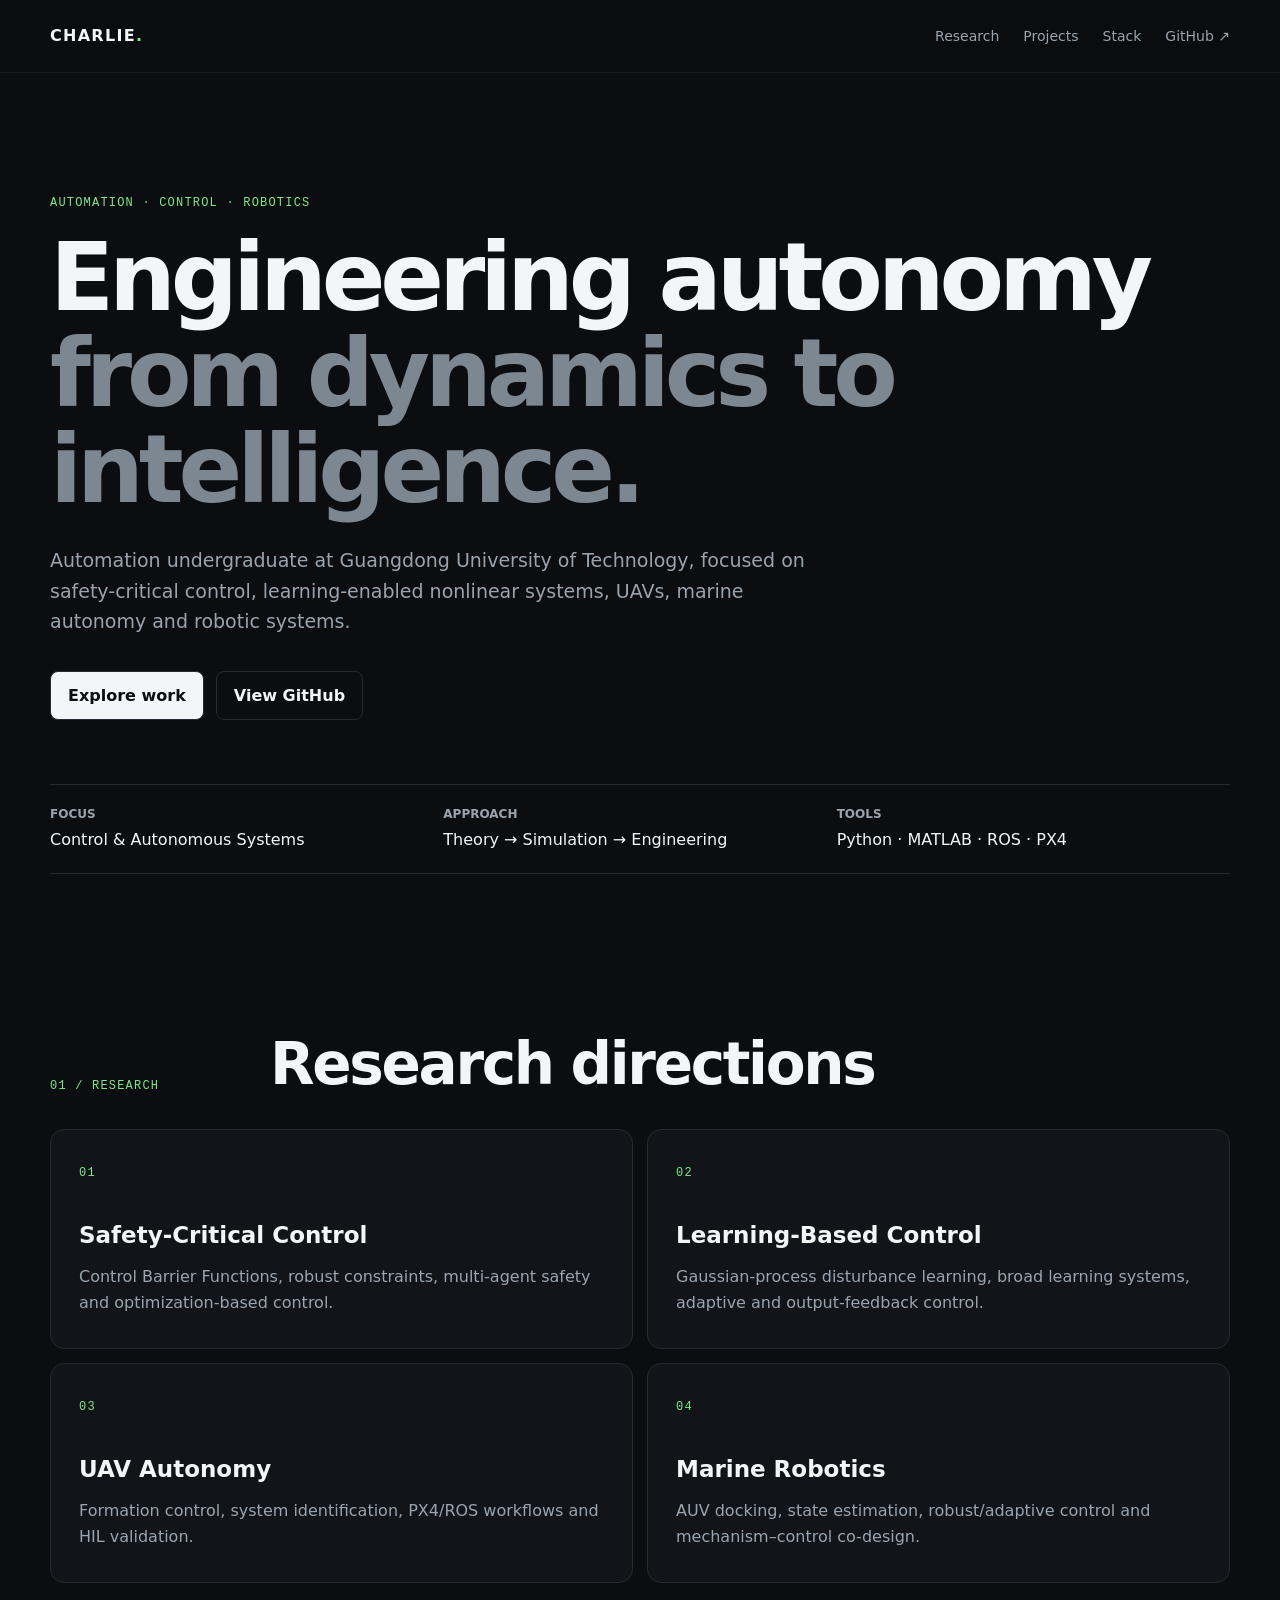
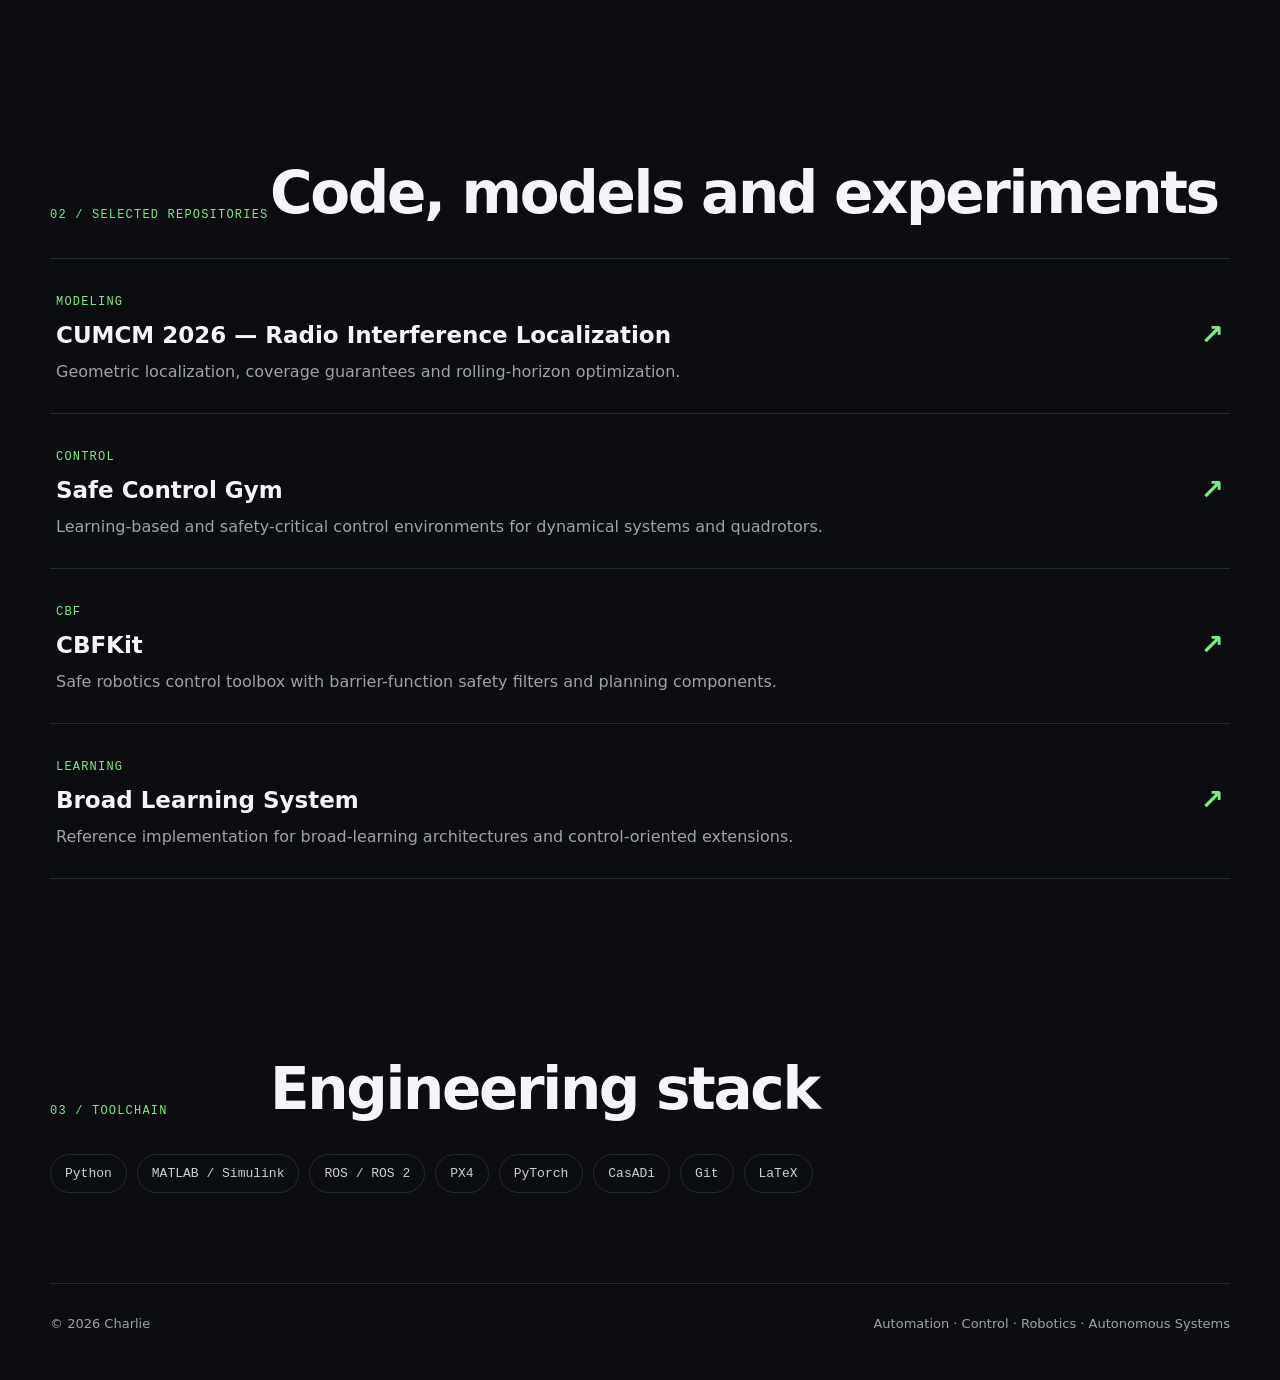
==== index.html @ e3733da3 "Launch personal GitHub Pages site" ====
<!doctype html>
<html lang="en"><head><meta charset="utf-8"><meta name="viewport" content="width=device-width,initial-scale=1"><meta name="description" content="Charlie — Automation, Control, Robotics and Autonomous Systems"><title>Charlie | Control · Robotics · Autonomous Systems</title><link rel="stylesheet" href="style.css"></head><body><header><nav><a class="brand" href="#top">CHARLIE<span>.</span></a><div><a href="#research">Research</a><a href="#projects">Projects</a><a href="#stack">Stack</a><a href="https://github.com/charlie1552818" target="_blank">GitHub ↗</a></div></nav></header><main id="top"><section class="hero"><p class="eyebrow">AUTOMATION · CONTROL · ROBOTICS</p><h1>Engineering autonomy<br><span>from dynamics to intelligence.</span></h1><p class="lead">Automation undergraduate at Guangdong University of Technology, focused on safety-critical control, learning-enabled nonlinear systems, UAVs, marine autonomy and robotic systems.</p><div class="actions"><a class="btn primary" href="#projects">Explore work</a><a class="btn" href="https://github.com/charlie1552818" target="_blank">View GitHub</a></div><div class="meta"><div><b>Focus</b><span>Control & Autonomous Systems</span></div><div><b>Approach</b><span>Theory → Simulation → Engineering</span></div><div><b>Tools</b><span>Python · MATLAB · ROS · PX4</span></div></div></section><section id="research"><div class="heading"><small>01 / RESEARCH</small><h2>Research directions</h2></div><div class="grid"><article><small>01</small><h3>Safety-Critical Control</h3><p>Control Barrier Functions, robust constraints, multi-agent safety and optimization-based control.</p></article><article><small>02</small><h3>Learning-Based Control</h3><p>Gaussian-process disturbance learning, broad learning systems, adaptive and output-feedback control.</p></article><article><small>03</small><h3>UAV Autonomy</h3><p>Formation control, system identification, PX4/ROS workflows and HIL validation.</p></article><article><small>04</small><h3>Marine Robotics</h3><p>AUV docking, state estimation, robust/adaptive control and mechanism–control co-design.</p></article></div></section><section id="projects"><div class="heading"><small>02 / SELECTED REPOSITORIES</small><h2>Code, models and experiments</h2></div><div class="projects"><a href="https://github.com/charlie1552818/cumcm2026-b-radio-interference-localization" target="_blank"><div><small>MODELING</small><h3>CUMCM 2026 — Radio Interference Localization</h3><p>Geometric localization, coverage guarantees and rolling-horizon optimization.</p></div><b>↗</b></a><a href="https://github.com/charlie1552818/safe-control-gym" target="_blank"><div><small>CONTROL</small><h3>Safe Control Gym</h3><p>Learning-based and safety-critical control environments for dynamical systems and quadrotors.</p></div><b>↗</b></a><a href="https://github.com/charlie1552818/cbfkit" target="_blank"><div><small>CBF</small><h3>CBFKit</h3><p>Safe robotics control toolbox with barrier-function safety filters and planning components.</p></div><b>↗</b></a><a href="https://github.com/charlie1552818/Broad-Learning-System" target="_blank"><div><small>LEARNING</small><h3>Broad Learning System</h3><p>Reference implementation for broad-learning architectures and control-oriented extensions.</p></div><b>↗</b></a></div></section><section id="stack"><div class="heading"><small>03 / TOOLCHAIN</small><h2>Engineering stack</h2></div><div class="chips"><span>Python</span><span>MATLAB / Simulink</span><span>ROS / ROS 2</span><span>PX4</span><span>PyTorch</span><span>CasADi</span><span>Git</span><span>LaTeX</span></div></section></main><footer><span>© 2026 Charlie</span><span>Automation · Control · Robotics · Autonomous Systems</span></footer></body></html>
---- style.css ----
:root{--bg:#0b0d10;--panel:#11151a;--line:#252b33;--text:#f3f5f7;--muted:#9aa4af;--accent:#7ee787;--max:1180px}*{box-sizing:border-box}html{scroll-behavior:smooth}body{margin:0;background:var(--bg);color:var(--text);font:16px/1.6 system-ui,-apple-system,Segoe UI,sans-serif}a{color:inherit}nav,main,footer{width:min(calc(100% - 40px),var(--max));margin:auto}header{position:sticky;top:0;z-index:10;background:#0b0d10dd;backdrop-filter:blur(14px);border-bottom:1px solid #ffffff10}nav{height:72px;display:flex;align-items:center;justify-content:space-between}.brand{font-weight:800;letter-spacing:.08em;text-decoration:none}.brand span,small,.eyebrow{color:var(--accent)}nav div{display:flex;gap:24px}nav div a{text-decoration:none;color:var(--muted);font-size:14px}.hero{padding:110px 0 70px}.eyebrow,small{font:12px/1.4 ui-monospace,SFMono-Regular,Consolas,monospace;letter-spacing:.1em}.hero h1{font-size:clamp(48px,8vw,94px);line-height:1.02;letter-spacing:-.055em;margin:18px 0 28px}.hero h1 span{color:#7d8792}.lead{max-width:780px;color:var(--muted);font-size:19px}.actions{display:flex;gap:12px;margin:34px 0 64px}.btn{padding:11px 17px;border:1px solid var(--line);border-radius:8px;text-decoration:none;font-weight:600}.primary{background:var(--text);color:var(--bg)}.meta{display:grid;grid-template-columns:repeat(3,1fr);border-block:1px solid var(--line)}.meta div{padding:20px 0}.meta b,.meta span{display:block}.meta b{font-size:12px;color:var(--muted);text-transform:uppercase}.meta span{margin-top:3px}section{padding:90px 0}.heading{display:grid;grid-template-columns:220px 1fr;align-items:end;margin-bottom:34px}.heading h2{font-size:clamp(34px,5vw,58px);line-height:1.05;letter-spacing:-.04em;margin:0}.grid{display:grid;grid-template-columns:repeat(2,1fr);gap:14px}.grid article{background:var(--panel);border:1px solid var(--line);border-radius:14px;padding:28px;min-height:220px}.grid h3{font-size:23px;margin:34px 0 10px}.grid p,.projects p{color:var(--muted);margin:0}.projects{border-top:1px solid var(--line)}.projects>a{display:flex;justify-content:space-between;gap:20px;align-items:center;padding:28px 6px;border-bottom:1px solid var(--line);text-decoration:none}.projects>a:hover{background:#ffffff05}.projects h3{font-size:23px;margin:5px 0}.projects b{font-size:28px;color:var(--accent)}.chips{display:flex;flex-wrap:wrap;gap:10px}.chips span{padding:11px 14px;border:1px solid var(--line);border-radius:999px;color:#c8d0d8;font:13px ui-monospace,SFMono-Regular,Consolas,monospace}footer{border-top:1px solid var(--line);padding:30px 0 46px;display:flex;justify-content:space-between;color:var(--muted);font-size:13px}@media(max-width:720px){nav div a:not(:last-child){display:none}.hero{padding-top:76px}.meta,.grid{grid-template-columns:1fr}.heading{grid-template-columns:1fr;gap:10px}section{padding:65px 0}footer{display:block}footer span{display:block;margin:5px 0}}
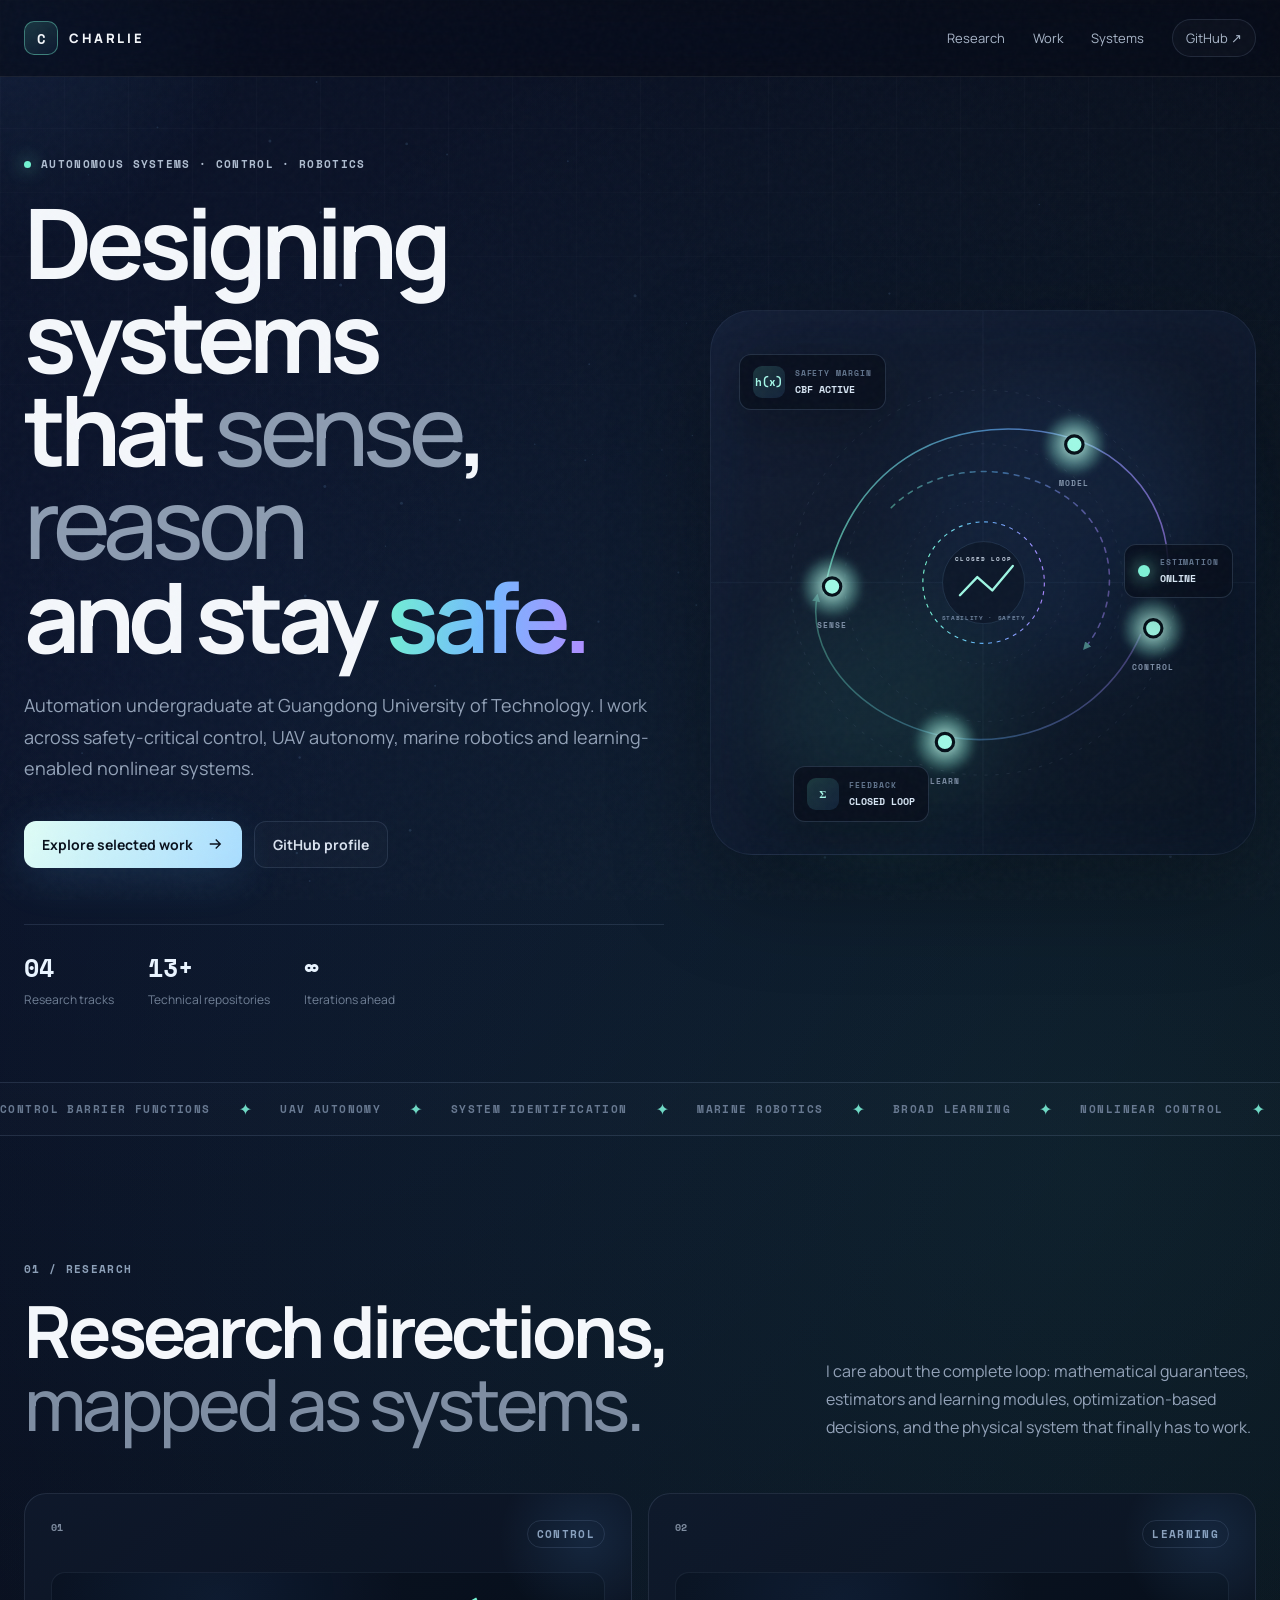
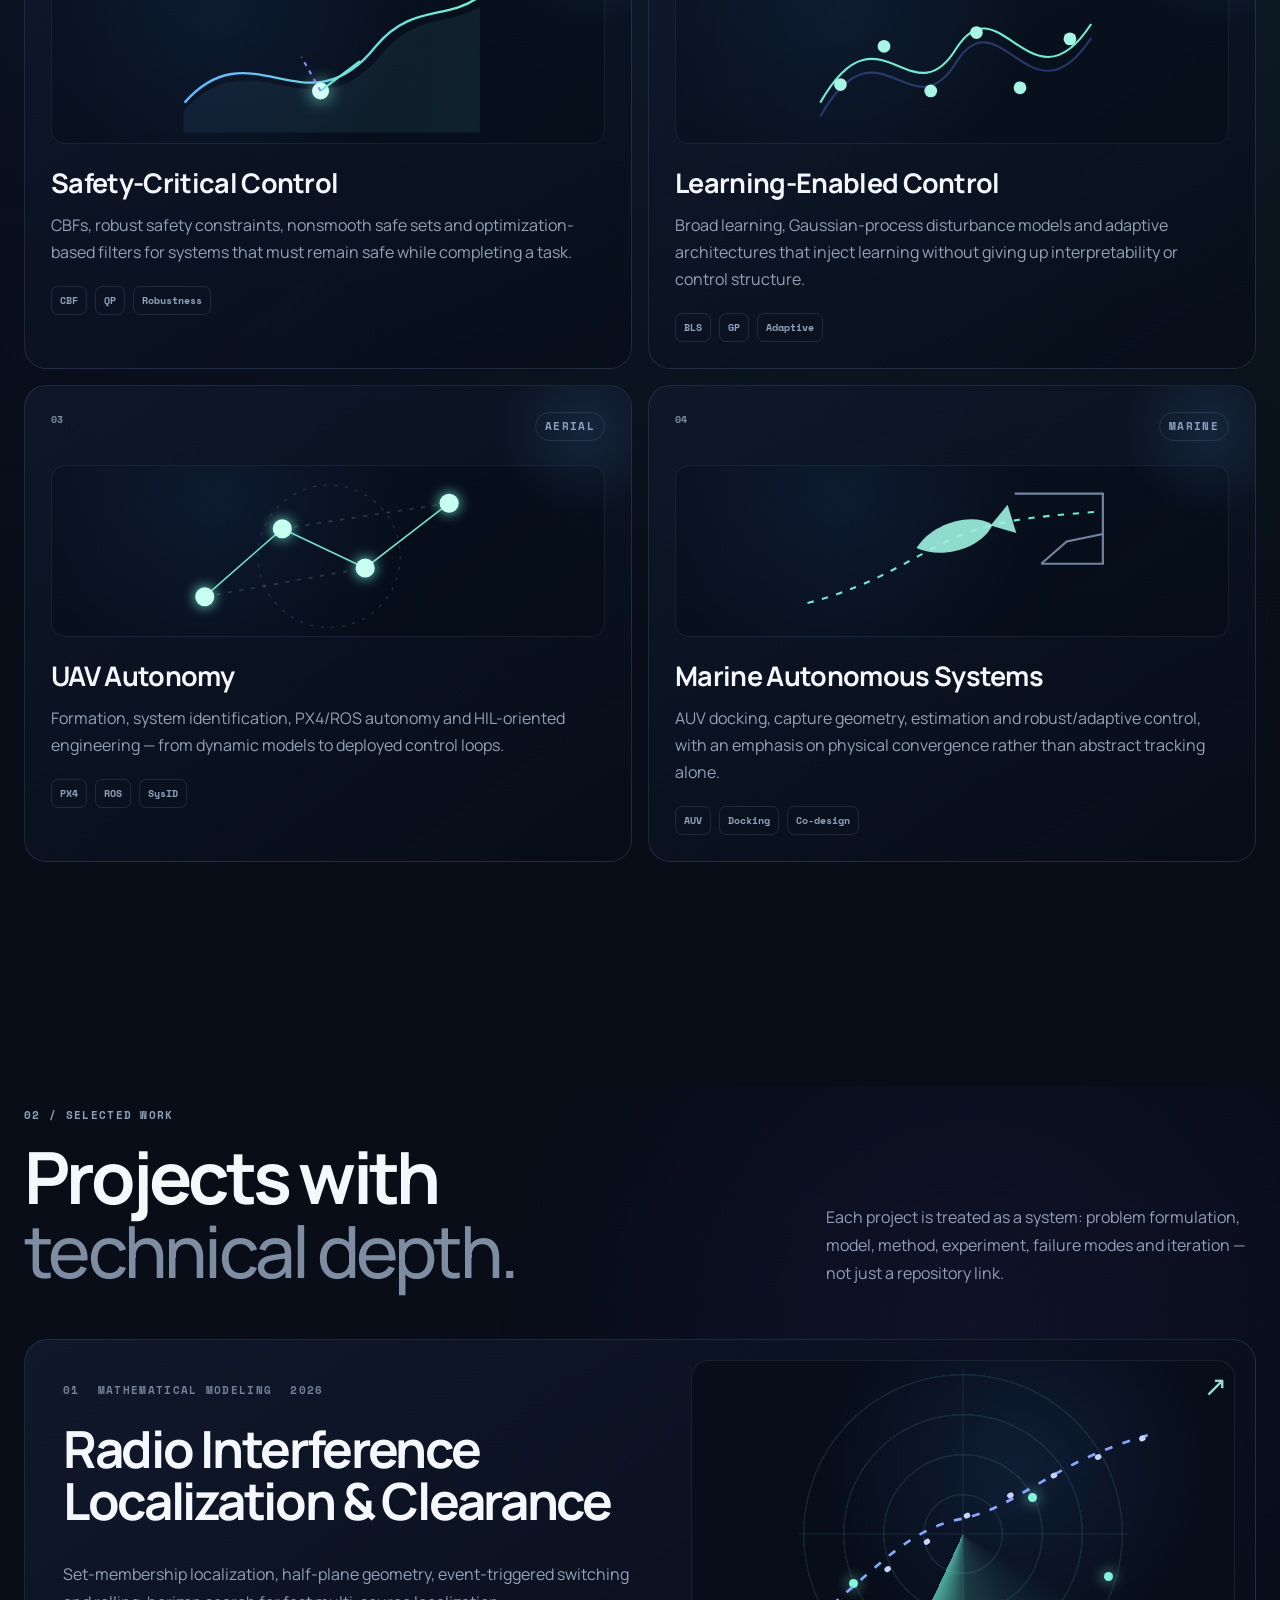
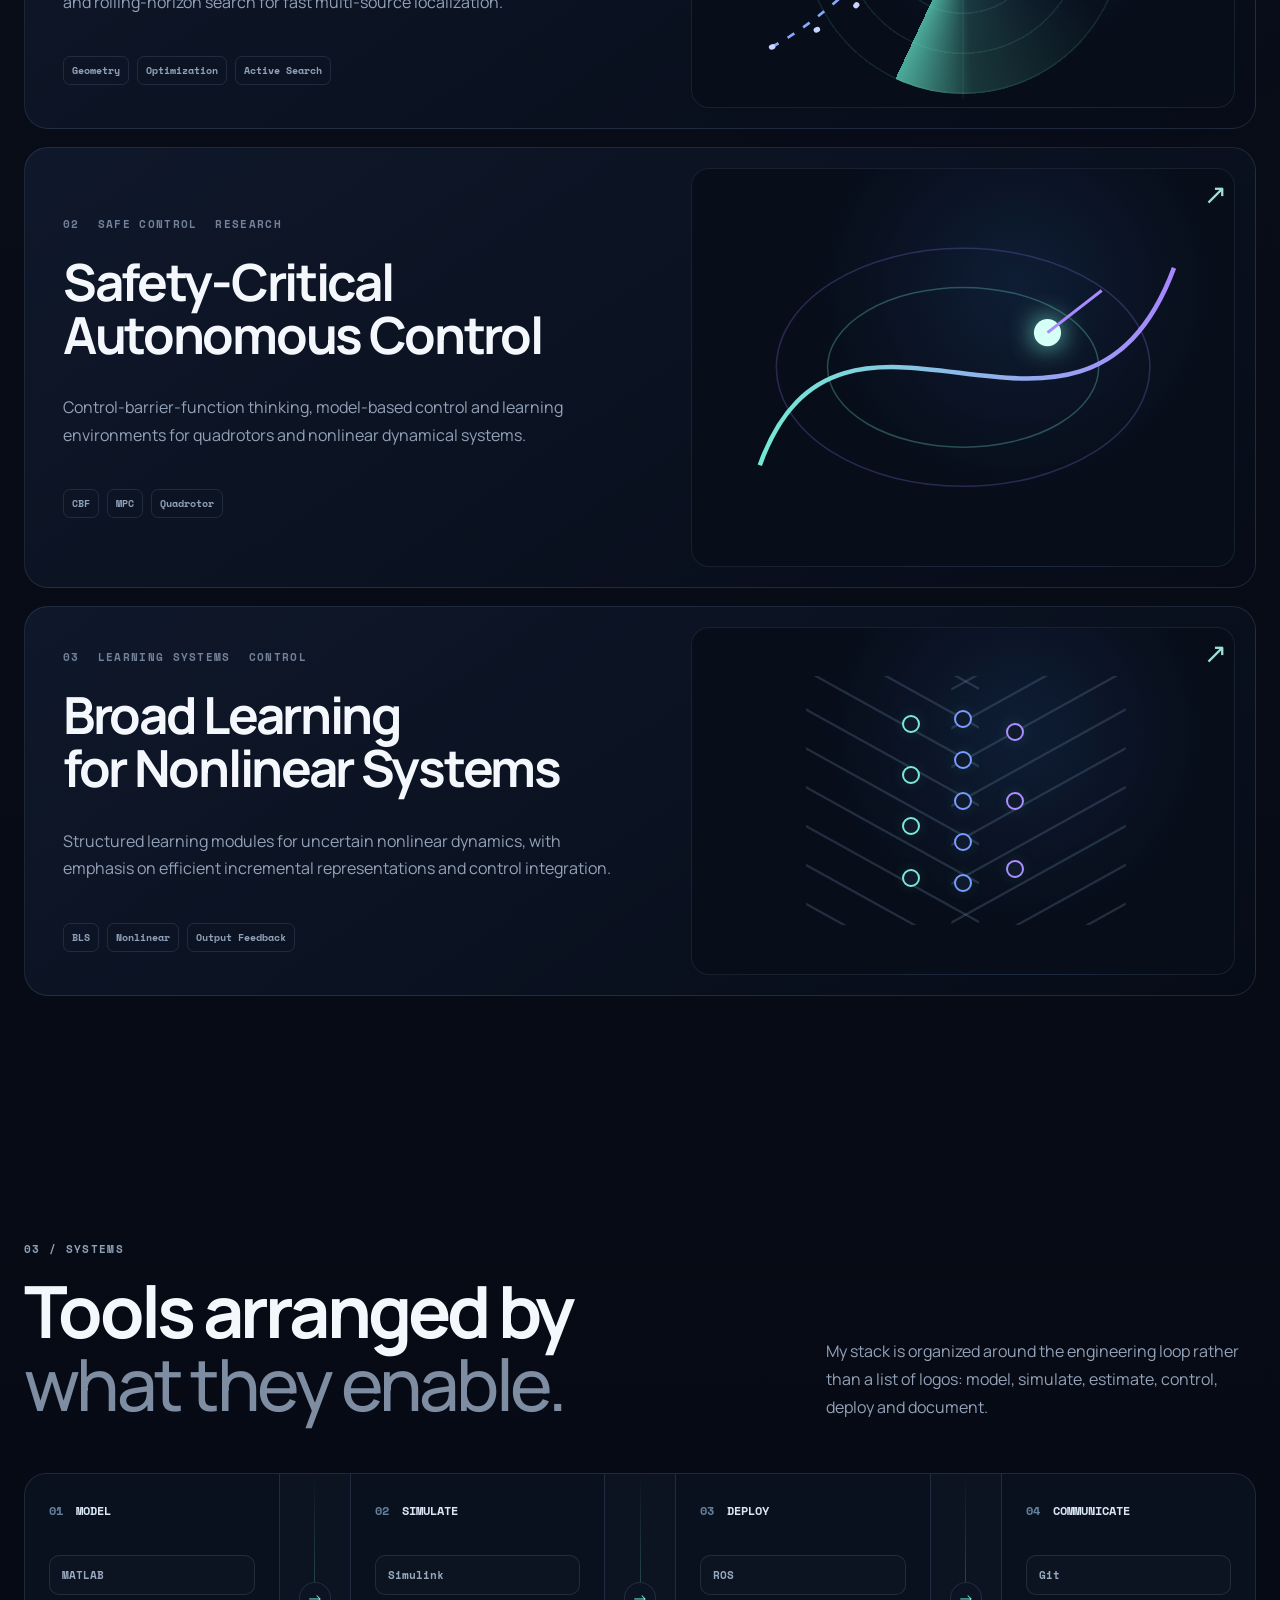
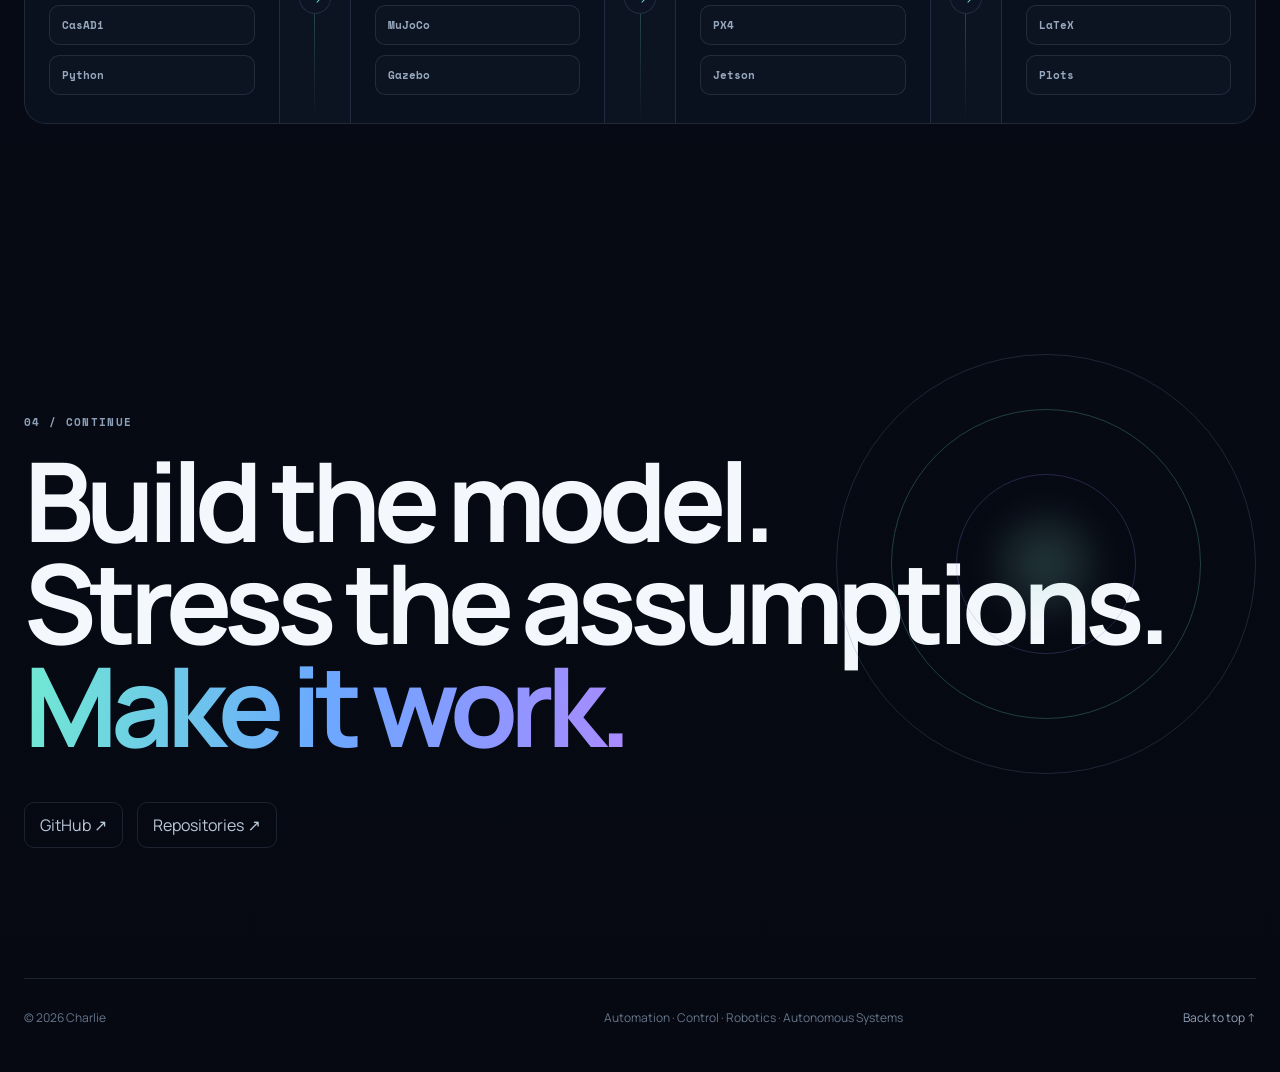
==== commit 795f287e: "Redesign portfolio with interactive research visuals" ====
--- a/index.html
+++ b/index.html
@@ -1,2 +1,136 @@
 <!doctype html>
-<html lang="en"><head><meta charset="utf-8"><meta name="viewport" content="width=device-width,initial-scale=1"><meta name="description" content="Charlie — Automation, Control, Robotics and Autonomous Systems"><title>Charlie | Control · Robotics · Autonomous Systems</title><link rel="stylesheet" href="style.css"></head><body><header><nav><a class="brand" href="#top">CHARLIE<span>.</span></a><div><a href="#research">Research</a><a href="#projects">Projects</a><a href="#stack">Stack</a><a href="https://github.com/charlie1552818" target="_blank">GitHub ↗</a></div></nav></header><main id="top"><section class="hero"><p class="eyebrow">AUTOMATION · CONTROL · ROBOTICS</p><h1>Engineering autonomy<br><span>from dynamics to intelligence.</span></h1><p class="lead">Automation undergraduate at Guangdong University of Technology, focused on safety-critical control, learning-enabled nonlinear systems, UAVs, marine autonomy and robotic systems.</p><div class="actions"><a class="btn primary" href="#projects">Explore work</a><a class="btn" href="https://github.com/charlie1552818" target="_blank">View GitHub</a></div><div class="meta"><div><b>Focus</b><span>Control & Autonomous Systems</span></div><div><b>Approach</b><span>Theory → Simulation → Engineering</span></div><div><b>Tools</b><span>Python · MATLAB · ROS · PX4</span></div></div></section><section id="research"><div class="heading"><small>01 / RESEARCH</small><h2>Research directions</h2></div><div class="grid"><article><small>01</small><h3>Safety-Critical Control</h3><p>Control Barrier Functions, robust constraints, multi-agent safety and optimization-based control.</p></article><article><small>02</small><h3>Learning-Based Control</h3><p>Gaussian-process disturbance learning, broad learning systems, adaptive and output-feedback control.</p></article><article><small>03</small><h3>UAV Autonomy</h3><p>Formation control, system identification, PX4/ROS workflows and HIL validation.</p></article><article><small>04</small><h3>Marine Robotics</h3><p>AUV docking, state estimation, robust/adaptive control and mechanism–control co-design.</p></article></div></section><section id="projects"><div class="heading"><small>02 / SELECTED REPOSITORIES</small><h2>Code, models and experiments</h2></div><div class="projects"><a href="https://github.com/charlie1552818/cumcm2026-b-radio-interference-localization" target="_blank"><div><small>MODELING</small><h3>CUMCM 2026 — Radio Interference Localization</h3><p>Geometric localization, coverage guarantees and rolling-horizon optimization.</p></div><b>↗</b></a><a href="https://github.com/charlie1552818/safe-control-gym" target="_blank"><div><small>CONTROL</small><h3>Safe Control Gym</h3><p>Learning-based and safety-critical control environments for dynamical systems and quadrotors.</p></div><b>↗</b></a><a href="https://github.com/charlie1552818/cbfkit" target="_blank"><div><small>CBF</small><h3>CBFKit</h3><p>Safe robotics control toolbox with barrier-function safety filters and planning components.</p></div><b>↗</b></a><a href="https://github.com/charlie1552818/Broad-Learning-System" target="_blank"><div><small>LEARNING</small><h3>Broad Learning System</h3><p>Reference implementation for broad-learning architectures and control-oriented extensions.</p></div><b>↗</b></a></div></section><section id="stack"><div class="heading"><small>03 / TOOLCHAIN</small><h2>Engineering stack</h2></div><div class="chips"><span>Python</span><span>MATLAB / Simulink</span><span>ROS / ROS 2</span><span>PX4</span><span>PyTorch</span><span>CasADi</span><span>Git</span><span>LaTeX</span></div></section></main><footer><span>© 2026 Charlie</span><span>Automation · Control · Robotics · Autonomous Systems</span></footer></body></html>+<html lang="en">
+<head>
+  <meta charset="utf-8">
+  <meta name="viewport" content="width=device-width,initial-scale=1">
+  <meta name="description" content="Charlie — Control, Robotics and Autonomous Systems">
+  <meta name="theme-color" content="#070b14">
+  <title>Charlie — Control · Robotics · Autonomous Systems</title>
+  <link rel="preconnect" href="https://fonts.googleapis.com">
+  <link rel="preconnect" href="https://fonts.gstatic.com" crossorigin>
+  <link href="https://fonts.googleapis.com/css2?family=Manrope:wght@400;500;600;700;800&family=Space+Mono:wght@400;700&display=swap" rel="stylesheet">
+  <link rel="stylesheet" href="style.css">
+</head>
+<body>
+  <canvas id="field" aria-hidden="true"></canvas>
+  <div class="noise" aria-hidden="true"></div>
+  <div class="cursor-glow" aria-hidden="true"></div>
+
+  <header class="site-header">
+    <nav class="shell nav">
+      <a class="brand" href="#top" aria-label="Home"><span class="brand-mark">C</span><span class="brand-word">CHARLIE</span></a>
+      <div class="nav-links">
+        <a href="#research">Research</a><a href="#work">Work</a><a href="#systems">Systems</a>
+        <a class="nav-cta" href="https://github.com/charlie1552818" target="_blank" rel="noreferrer">GitHub <span>↗</span></a>
+      </div>
+    </nav>
+  </header>
+
+  <main id="top">
+    <section class="hero shell">
+      <div class="hero-copy reveal">
+        <div class="kicker"><span class="status-dot"></span> AUTONOMOUS SYSTEMS · CONTROL · ROBOTICS</div>
+        <h1>Designing systems<br>that <em>sense</em>, <em>reason</em><br>and stay <span class="gradient-text">safe.</span></h1>
+        <p class="lead">Automation undergraduate at Guangdong University of Technology. I work across safety-critical control, UAV autonomy, marine robotics and learning-enabled nonlinear systems.</p>
+        <div class="hero-actions">
+          <a class="button button-primary" href="#work"><span>Explore selected work</span><svg viewBox="0 0 24 24" aria-hidden="true"><path d="M5 12h13M13 6l6 6-6 6"/></svg></a>
+          <a class="button button-ghost" href="https://github.com/charlie1552818" target="_blank" rel="noreferrer">GitHub profile</a>
+        </div>
+        <div class="hero-stats">
+          <div><strong>04</strong><span>Research tracks</span></div>
+          <div><strong>13+</strong><span>Technical repositories</span></div>
+          <div><strong>∞</strong><span>Iterations ahead</span></div>
+        </div>
+      </div>
+
+      <div class="hero-visual reveal" data-delay="120">
+        <div class="visual-halo halo-a"></div><div class="visual-halo halo-b"></div>
+        <div class="control-orbit">
+          <svg class="system-map" viewBox="0 0 620 620" role="img" aria-label="Closed-loop autonomous systems diagram">
+            <defs>
+              <linearGradient id="gA" x1="0" x2="1"><stop offset="0%" stop-color="#78f7d2"/><stop offset="50%" stop-color="#64b5ff"/><stop offset="100%" stop-color="#a987ff"/></linearGradient>
+              <radialGradient id="nodeGlow"><stop offset="0%" stop-color="#d8fff5" stop-opacity=".95"/><stop offset="100%" stop-color="#73e7d0" stop-opacity=".08"/></radialGradient>
+              <filter id="softGlow"><feGaussianBlur stdDeviation="5"/></filter>
+              <marker id="arrow" viewBox="0 0 10 10" refX="7" refY="5" markerWidth="5" markerHeight="5" orient="auto-start-reverse"><path d="M 0 0 L 10 5 L 0 10 z" fill="#80ead8"/></marker>
+            </defs>
+            <circle cx="310" cy="310" r="244" class="orbit orbit-outer"/><circle cx="310" cy="310" r="176" class="orbit orbit-mid"/><circle cx="310" cy="310" r="103" class="orbit orbit-inner"/>
+            <path d="M108 323 C135 164 260 94 398 121 C493 140 551 215 543 310" class="flow flow-a" marker-end="url(#arrow)"/>
+            <path d="M509 376 C452 505 296 548 174 470 C117 432 90 378 99 327" class="flow flow-b" marker-end="url(#arrow)"/>
+            <path d="M193 215 C252 156 359 153 428 212 C481 258 482 341 438 393" class="flow flow-c" marker-end="url(#arrow)"/>
+            <g class="node n1"><circle cx="118" cy="315" r="38" class="node-glow"/><circle cx="118" cy="315" r="11"/><text x="118" y="368">SENSE</text></g>
+            <g class="node n2"><circle cx="425" cy="135" r="38" class="node-glow"/><circle cx="425" cy="135" r="11"/><text x="425" y="188">MODEL</text></g>
+            <g class="node n3"><circle cx="525" cy="368" r="38" class="node-glow"/><circle cx="525" cy="368" r="11"/><text x="525" y="421">CONTROL</text></g>
+            <g class="node n4"><circle cx="261" cy="512" r="38" class="node-glow"/><circle cx="261" cy="512" r="11"/><text x="261" y="565">LEARN</text></g>
+            <g class="core"><circle cx="310" cy="310" r="77" class="core-ring"/><circle cx="310" cy="310" r="52" class="core-fill"/><path d="M280 326 L302 303 L321 320 L347 289" class="core-wave"/><text x="310" y="282" class="core-label">CLOSED LOOP</text><text x="310" y="357" class="core-sub">STABILITY · SAFETY</text></g>
+          </svg>
+          <div class="floating-chip chip-top"><span class="chip-icon">h(x)</span><div><small>SAFETY MARGIN</small><b>CBF ACTIVE</b></div></div>
+          <div class="floating-chip chip-right"><span class="pulse-dot"></span><div><small>ESTIMATION</small><b>ONLINE</b></div></div>
+          <div class="floating-chip chip-bottom"><span class="chip-icon">Σ</span><div><small>FEEDBACK</small><b>CLOSED LOOP</b></div></div>
+        </div>
+      </div>
+    </section>
+
+    <section class="marquee-wrap" aria-label="Research topics"><div class="marquee">
+      <span>CONTROL BARRIER FUNCTIONS</span><i>✦</i><span>UAV AUTONOMY</span><i>✦</i><span>SYSTEM IDENTIFICATION</span><i>✦</i><span>MARINE ROBOTICS</span><i>✦</i><span>BROAD LEARNING</span><i>✦</i><span>NONLINEAR CONTROL</span><i>✦</i><span>CONTROL BARRIER FUNCTIONS</span><i>✦</i><span>UAV AUTONOMY</span>
+    </div></section>
+
+    <section id="research" class="section shell">
+      <div class="section-head reveal"><div><span class="section-index">01 / RESEARCH</span><h2>Research directions,<br><span>mapped as systems.</span></h2></div><p>I care about the complete loop: mathematical guarantees, estimators and learning modules, optimization-based decisions, and the physical system that finally has to work.</p></div>
+      <div class="research-grid">
+        <article class="research-card reveal">
+          <div class="card-top"><span>01</span><span class="tag">CONTROL</span></div>
+          <div class="mini-viz barrier-viz"><svg viewBox="0 0 320 160"><defs><linearGradient id="safeGrad" x1="0" x2="1"><stop stop-color="#64b5ff"/><stop offset="1" stop-color="#75f0ce"/></linearGradient></defs><path d="M25 122 C88 50 140 151 205 69 C237 30 270 44 300 24" class="safe-boundary"/><path d="M24 130 C90 57 145 157 211 76 C242 38 276 49 303 32 L303 150 L24 150Z" class="safe-area"/><circle cx="153" cy="111" r="8" class="agent-dot"/><path d="M153 111 L190 83" class="vector"/><path d="M153 111 L135 79" class="vector constraint"/></svg></div>
+          <h3>Safety-Critical Control</h3><p>CBFs, robust safety constraints, nonsmooth safe sets and optimization-based filters for systems that must remain safe while completing a task.</p><div class="card-foot"><span>CBF</span><span>QP</span><span>Robustness</span></div>
+        </article>
+        <article class="research-card reveal" data-delay="70">
+          <div class="card-top"><span>02</span><span class="tag">LEARNING</span></div>
+          <div class="mini-viz network-viz"><svg viewBox="0 0 320 160"><path d="M36 122 C91 25 122 139 164 71 C205 7 235 134 291 48" class="signal"/><path d="M36 135 C91 38 122 152 164 84 C205 20 235 147 291 61" class="signal signal-ghost"/><g class="feature-nodes"><circle cx="55" cy="105" r="6"/><circle cx="96" cy="69" r="6"/><circle cx="140" cy="111" r="6"/><circle cx="183" cy="56" r="6"/><circle cx="224" cy="108" r="6"/><circle cx="271" cy="62" r="6"/></g></svg></div>
+          <h3>Learning-Enabled Control</h3><p>Broad learning, Gaussian-process disturbance models and adaptive architectures that inject learning without giving up interpretability or control structure.</p><div class="card-foot"><span>BLS</span><span>GP</span><span>Adaptive</span></div>
+        </article>
+        <article class="research-card reveal" data-delay="140">
+          <div class="card-top"><span>03</span><span class="tag">AERIAL</span></div>
+          <div class="mini-viz formation-viz"><svg viewBox="0 0 320 160"><path d="M44 123 L117 59 L195 96 L274 35" class="formation-link"/><path d="M44 123 L195 96 M117 59 L274 35" class="formation-link faint"/><g class="drone"><circle cx="44" cy="123" r="9"/><circle cx="117" cy="59" r="9"/><circle cx="195" cy="96" r="9"/><circle cx="274" cy="35" r="9"/></g><circle cx="161" cy="85" r="67" class="range-ring"/></svg></div>
+          <h3>UAV Autonomy</h3><p>Formation, system identification, PX4/ROS autonomy and HIL-oriented engineering — from dynamic models to deployed control loops.</p><div class="card-foot"><span>PX4</span><span>ROS</span><span>SysID</span></div>
+        </article>
+        <article class="research-card reveal" data-delay="210">
+          <div class="card-top"><span>04</span><span class="tag">MARINE</span></div>
+          <div class="mini-viz docking-viz"><svg viewBox="0 0 320 160"><path d="M24 129 C89 112 122 86 157 70 C196 52 231 48 298 43" class="dock-path"/><path d="M219 26 L302 26 L302 92 L244 92" class="dock-frame"/><path d="M244 92 L268 71 L302 64" class="dock-guide"/><g class="auv" transform="translate(160 67) rotate(-17)"><path d="M-35 0 C-15 -18 25 -18 40 0 C24 18 -15 18 -35 0Z"/><path d="M38 0 l21 -14 v28z"/><circle cx="-16" cy="0" r="4"/></g></svg></div>
+          <h3>Marine Autonomous Systems</h3><p>AUV docking, capture geometry, estimation and robust/adaptive control, with an emphasis on physical convergence rather than abstract tracking alone.</p><div class="card-foot"><span>AUV</span><span>Docking</span><span>Co-design</span></div>
+        </article>
+      </div>
+    </section>
+
+    <section id="work" class="section section-work"><div class="shell">
+      <div class="section-head reveal"><div><span class="section-index">02 / SELECTED WORK</span><h2>Projects with<br><span>technical depth.</span></h2></div><p>Each project is treated as a system: problem formulation, model, method, experiment, failure modes and iteration — not just a repository link.</p></div>
+      <div class="project-stack">
+        <a class="project-card reveal project-cyan" href="https://github.com/charlie1552818/cumcm2026-b-radio-interference-localization" target="_blank" rel="noreferrer">
+          <div class="project-copy"><div class="project-meta"><span>01</span><span>MATHEMATICAL MODELING</span><span>2026</span></div><h3>Radio Interference<br>Localization & Clearance</h3><p>Set-membership localization, half-plane geometry, event-triggered switching and rolling-horizon search for fast multi-source localization.</p><div class="project-tags"><span>Geometry</span><span>Optimization</span><span>Active Search</span></div></div>
+          <div class="project-graphic radar-graphic"><div class="radar-grid"></div><div class="radar-sweep"></div><span class="target t1"></span><span class="target t2"></span><span class="target t3"></span><svg viewBox="0 0 360 260"><path d="M36 215 C94 184 126 129 177 119 C223 110 246 75 325 54" class="route"/><path d="M36 215 L91 194 L121 158 L177 119 L241 89 L325 54" class="route-dots"/></svg></div><span class="project-arrow">↗</span>
+        </a>
+        <a class="project-card reveal project-violet" data-delay="80" href="https://github.com/charlie1552818/safe-control-gym" target="_blank" rel="noreferrer">
+          <div class="project-copy"><div class="project-meta"><span>02</span><span>SAFE CONTROL</span><span>RESEARCH</span></div><h3>Safety-Critical<br>Autonomous Control</h3><p>Control-barrier-function thinking, model-based control and learning environments for quadrotors and nonlinear dynamical systems.</p><div class="project-tags"><span>CBF</span><span>MPC</span><span>Quadrotor</span></div></div>
+          <div class="project-graphic phase-graphic"><svg viewBox="0 0 360 260"><defs><linearGradient id="phaseG" x1="0" x2="1"><stop stop-color="#73ead4"/><stop offset="1" stop-color="#a786ff"/></linearGradient></defs><ellipse cx="180" cy="130" rx="124" ry="79" class="phase-ring"/><ellipse cx="180" cy="130" rx="90" ry="53" class="phase-ring two"/><path d="M45 195 C100 43 259 228 320 64" class="phase-path"/><circle cx="236" cy="107" r="9" class="phase-point"/><path d="M236 107 l36 -28" class="phase-vector"/></svg></div><span class="project-arrow">↗</span>
+        </a>
+        <a class="project-card reveal project-blue" data-delay="160" href="https://github.com/charlie1552818/Broad-Learning-System" target="_blank" rel="noreferrer">
+          <div class="project-copy"><div class="project-meta"><span>03</span><span>LEARNING SYSTEMS</span><span>CONTROL</span></div><h3>Broad Learning<br>for Nonlinear Systems</h3><p>Structured learning modules for uncertain nonlinear dynamics, with emphasis on efficient incremental representations and control integration.</p><div class="project-tags"><span>BLS</span><span>Nonlinear</span><span>Output Feedback</span></div></div>
+          <div class="project-graphic bls-graphic"><div class="layer l1"><i></i><i></i><i></i><i></i></div><div class="links one"></div><div class="layer l2"><i></i><i></i><i></i><i></i><i></i></div><div class="links two"></div><div class="layer l3"><i></i><i></i><i></i></div></div><span class="project-arrow">↗</span>
+        </a>
+      </div>
+    </div></section>
+
+    <section id="systems" class="section shell">
+      <div class="section-head reveal"><div><span class="section-index">03 / SYSTEMS</span><h2>Tools arranged by<br><span>what they enable.</span></h2></div><p>My stack is organized around the engineering loop rather than a list of logos: model, simulate, estimate, control, deploy and document.</p></div>
+      <div class="systems-board reveal">
+        <div class="system-lane"><div class="lane-title"><span>01</span> MODEL</div><div class="lane-items"><span>MATLAB</span><span>CasADi</span><span>Python</span></div></div><div class="connector"><i></i><b>→</b></div>
+        <div class="system-lane"><div class="lane-title"><span>02</span> SIMULATE</div><div class="lane-items"><span>Simulink</span><span>MuJoCo</span><span>Gazebo</span></div></div><div class="connector"><i></i><b>→</b></div>
+        <div class="system-lane"><div class="lane-title"><span>03</span> DEPLOY</div><div class="lane-items"><span>ROS</span><span>PX4</span><span>Jetson</span></div></div><div class="connector"><i></i><b>→</b></div>
+        <div class="system-lane"><div class="lane-title"><span>04</span> COMMUNICATE</div><div class="lane-items"><span>Git</span><span>LaTeX</span><span>Plots</span></div></div>
+      </div>
+    </section>
+
+    <section class="closing shell reveal"><div class="closing-orb"><span></span><span></span><span></span></div><p class="section-index">04 / CONTINUE</p><h2>Build the model.<br>Stress the assumptions.<br><span>Make it work.</span></h2><div class="closing-links"><a href="https://github.com/charlie1552818" target="_blank" rel="noreferrer">GitHub ↗</a><a href="https://github.com/charlie1552818?tab=repositories" target="_blank" rel="noreferrer">Repositories ↗</a></div></section>
+  </main>
+
+  <footer class="shell footer"><span>© 2026 Charlie</span><span>Automation · Control · Robotics · Autonomous Systems</span><a href="#top">Back to top ↑</a></footer>
+  <script src="script.js"></script>
+</body></html>
--- a/style.css
+++ b/style.css
@@ -1 +1 @@
-:root{--bg:#0b0d10;--panel:#11151a;--line:#252b33;--text:#f3f5f7;--muted:#9aa4af;--accent:#7ee787;--max:1180px}*{box-sizing:border-box}html{scroll-behavior:smooth}body{margin:0;background:var(--bg);color:var(--text);font:16px/1.6 system-ui,-apple-system,Segoe UI,sans-serif}a{color:inherit}nav,main,footer{width:min(calc(100% - 40px),var(--max));margin:auto}header{position:sticky;top:0;z-index:10;background:#0b0d10dd;backdrop-filter:blur(14px);border-bottom:1px solid #ffffff10}nav{height:72px;display:flex;align-items:center;justify-content:space-between}.brand{font-weight:800;letter-spacing:.08em;text-decoration:none}.brand span,small,.eyebrow{color:var(--accent)}nav div{display:flex;gap:24px}nav div a{text-decoration:none;color:var(--muted);font-size:14px}.hero{padding:110px 0 70px}.eyebrow,small{font:12px/1.4 ui-monospace,SFMono-Regular,Consolas,monospace;letter-spacing:.1em}.hero h1{font-size:clamp(48px,8vw,94px);line-height:1.02;letter-spacing:-.055em;margin:18px 0 28px}.hero h1 span{color:#7d8792}.lead{max-width:780px;color:var(--muted);font-size:19px}.actions{display:flex;gap:12px;margin:34px 0 64px}.btn{padding:11px 17px;border:1px solid var(--line);border-radius:8px;text-decoration:none;font-weight:600}.primary{background:var(--text);color:var(--bg)}.meta{display:grid;grid-template-columns:repeat(3,1fr);border-block:1px solid var(--line)}.meta div{padding:20px 0}.meta b,.meta span{display:block}.meta b{font-size:12px;color:var(--muted);text-transform:uppercase}.meta span{margin-top:3px}section{padding:90px 0}.heading{display:grid;grid-template-columns:220px 1fr;align-items:end;margin-bottom:34px}.heading h2{font-size:clamp(34px,5vw,58px);line-height:1.05;letter-spacing:-.04em;margin:0}.grid{display:grid;grid-template-columns:repeat(2,1fr);gap:14px}.grid article{background:var(--panel);border:1px solid var(--line);border-radius:14px;padding:28px;min-height:220px}.grid h3{font-size:23px;margin:34px 0 10px}.grid p,.projects p{color:var(--muted);margin:0}.projects{border-top:1px solid var(--line)}.projects>a{display:flex;justify-content:space-between;gap:20px;align-items:center;padding:28px 6px;border-bottom:1px solid var(--line);text-decoration:none}.projects>a:hover{background:#ffffff05}.projects h3{font-size:23px;margin:5px 0}.projects b{font-size:28px;color:var(--accent)}.chips{display:flex;flex-wrap:wrap;gap:10px}.chips span{padding:11px 14px;border:1px solid var(--line);border-radius:999px;color:#c8d0d8;font:13px ui-monospace,SFMono-Regular,Consolas,monospace}footer{border-top:1px solid var(--line);padding:30px 0 46px;display:flex;justify-content:space-between;color:var(--muted);font-size:13px}@media(max-width:720px){nav div a:not(:last-child){display:none}.hero{padding-top:76px}.meta,.grid{grid-template-columns:1fr}.heading{grid-template-columns:1fr;gap:10px}section{padding:65px 0}footer{display:block}footer span{display:block;margin:5px 0}}+:root{--bg:#070b14;--panel:rgba(15,23,40,.72);--text:#f4f7fb;--muted:#93a2b8;--line:rgba(144,170,205,.16);--cyan:#72f2d1;--blue:#5fa8ff;--violet:#9c7cff;--max:1240px}*{box-sizing:border-box}html{scroll-behavior:smooth}body{margin:0;background:radial-gradient(circle at 15% 10%,rgba(55,104,255,.11),transparent 32%),radial-gradient(circle at 85% 20%,rgba(78,245,207,.08),transparent 26%),linear-gradient(180deg,#070b14 0%,#080d18 48%,#060912 100%);color:var(--text);font-family:Manrope,system-ui,sans-serif;overflow-x:hidden}body::before{content:"";position:fixed;inset:0;pointer-events:none;background-image:linear-gradient(rgba(255,255,255,.025) 1px,transparent 1px),linear-gradient(90deg,rgba(255,255,255,.025) 1px,transparent 1px);background-size:64px 64px;mask-image:linear-gradient(to bottom,black,transparent 82%);z-index:-3}#field{position:fixed;inset:0;width:100%;height:100%;z-index:-4;opacity:.56}.noise{position:fixed;inset:0;pointer-events:none;z-index:40;opacity:.035;background-image:url("data:image/svg+xml,%3Csvg viewBox='0 0 180 180' xmlns='http://www.w3.org/2000/svg'%3E%3Cfilter id='n'%3E%3CfeTurbulence type='fractalNoise' baseFrequency='.85' numOctaves='4' stitchTiles='stitch'/%3E%3C/filter%3E%3Crect width='100%25' height='100%25' filter='url(%23n)' opacity='.7'/%3E%3C/svg%3E")}.cursor-glow{position:fixed;width:520px;height:520px;border-radius:50%;background:radial-gradient(circle,rgba(88,159,255,.10),rgba(88,159,255,0) 70%);pointer-events:none;transform:translate(-50%,-50%);z-index:-2}.shell{width:min(calc(100% - 48px),var(--max));margin:auto}.site-header{position:sticky;top:0;z-index:30;border-bottom:1px solid rgba(255,255,255,.07);background:rgba(7,11,20,.62);backdrop-filter:blur(18px) saturate(140%)}.nav{height:76px;display:flex;align-items:center;justify-content:space-between}.brand{display:flex;align-items:center;gap:11px;text-decoration:none;color:var(--text)}.brand-mark{width:34px;height:34px;display:grid;place-items:center;border:1px solid rgba(114,242,209,.42);border-radius:10px;background:linear-gradient(145deg,rgba(114,242,209,.17),rgba(95,168,255,.05));font:700 14px Space Mono}.brand-word{font-size:13px;letter-spacing:.20em;font-weight:800}.nav-links{display:flex;align-items:center;gap:28px}.nav-links a{font-size:13px;text-decoration:none;color:#aab7ca}.nav-links a:hover{color:#fff}.nav-cta{padding:9px 13px;border:1px solid var(--line);border-radius:999px;background:rgba(255,255,255,.025)}.hero{min-height:calc(100vh - 76px);display:grid;grid-template-columns:1.08fr .92fr;gap:46px;align-items:center;padding:80px 0 74px}.kicker,.section-index,.project-meta,.tag{font:700 11px/1.3 Space Mono,monospace;letter-spacing:.12em;color:#8da0b8}.kicker{display:flex;align-items:center;gap:10px;color:#afbdd0}.status-dot{width:7px;height:7px;border-radius:50%;background:var(--cyan);box-shadow:0 0 18px var(--cyan);animation:pulse 2s ease-in-out infinite}.hero h1{font-size:clamp(54px,7.6vw,104px);line-height:.96;letter-spacing:-.062em;margin:24px 0 28px;max-width:820px;font-weight:700}.hero h1 em{font-style:normal;color:#8d9cb1;font-weight:500}.gradient-text{background:linear-gradient(95deg,var(--cyan),#74b9ff 50%,#b18cff);-webkit-background-clip:text;background-clip:text;color:transparent}.lead{max-width:720px;color:var(--muted);font-size:18px;line-height:1.75}.hero-actions{display:flex;gap:12px;margin:36px 0 56px}.button{display:inline-flex;align-items:center;gap:13px;padding:13px 18px;border-radius:12px;text-decoration:none;font-size:14px;font-weight:700;transition:.25s}.button svg{width:18px;fill:none;stroke:currentColor;stroke-width:1.8}.button-primary{background:linear-gradient(115deg,#dffdf6,#a9ddff);color:#09111d;box-shadow:0 10px 45px rgba(88,183,255,.14)}.button-primary:hover{transform:translateY(-2px);box-shadow:0 16px 50px rgba(88,183,255,.24)}.button-ghost{border:1px solid var(--line);color:#d9e2ef;background:rgba(255,255,255,.02)}.button-ghost:hover{background:rgba(255,255,255,.05);border-color:rgba(114,242,209,.35)}.hero-stats{display:flex;gap:34px;padding-top:24px;border-top:1px solid var(--line)}.hero-stats div{display:flex;flex-direction:column;gap:5px}.hero-stats strong{font:700 25px Space Mono;color:#e9f4ff}.hero-stats span{font-size:12px;color:#718096}.hero-visual{position:relative;min-height:610px;display:grid;place-items:center}.visual-halo{position:absolute;border-radius:50%;filter:blur(40px);opacity:.18}.halo-a{width:300px;height:300px;background:#3f8cff;right:8%;top:15%}.halo-b{width:240px;height:240px;background:#54f2c9;left:10%;bottom:10%}.control-orbit{position:relative;width:min(100%,610px);aspect-ratio:1;border:1px solid rgba(115,150,196,.13);border-radius:42px;background:linear-gradient(145deg,rgba(22,32,54,.72),rgba(8,14,27,.5));box-shadow:inset 0 0 80px rgba(82,129,255,.04),0 35px 100px rgba(0,0,0,.28);backdrop-filter:blur(14px);overflow:hidden}.control-orbit::before{content:"";position:absolute;inset:0;background:linear-gradient(90deg,transparent 49.8%,rgba(123,159,201,.06) 50%,transparent 50.2%),linear-gradient(transparent 49.8%,rgba(123,159,201,.06) 50%,transparent 50.2%)}.system-map{position:absolute;inset:5%;width:90%;height:90%;overflow:visible}.orbit{fill:none;stroke:#6a7f9c;stroke-width:1;stroke-dasharray:4 10;opacity:.22}.orbit-mid{opacity:.18}.orbit-inner{stroke-dasharray:2 8}.flow{fill:none;stroke:url(#gA);stroke-width:2;opacity:.63;stroke-linecap:round}.flow-b{opacity:.34}.flow-c{stroke-dasharray:6 8;opacity:.48}.node circle:not(.node-glow){fill:#9ff9e5;stroke:#06111a;stroke-width:4}.node-glow{fill:url(#nodeGlow);filter:url(#softGlow)}.node text{fill:#7f91a8;font:700 10px Space Mono;text-anchor:middle;letter-spacing:.12em}.core-ring{fill:none;stroke:url(#gA);stroke-width:1.4;stroke-dasharray:5 6}.core-fill{fill:rgba(14,24,42,.92);stroke:rgba(137,185,232,.17)}.core-wave{fill:none;stroke:#9ef6e3;stroke-width:3;stroke-linecap:round;stroke-linejoin:round}.core-label{fill:#c9d6e6;font:700 8px Space Mono;text-anchor:middle;letter-spacing:.18em}.core-sub{fill:#6e839e;font:700 7px Space Mono;text-anchor:middle;letter-spacing:.12em}.system-map .node{transform-box:fill-box;transform-origin:center;animation:nodeFloat 5s ease-in-out infinite}.system-map .n2{animation-delay:-1.2s}.system-map .n3{animation-delay:-2.5s}.system-map .n4{animation-delay:-3.5s}.core-ring{transform-box:fill-box;transform-origin:center;animation:spin 18s linear infinite}.floating-chip{position:absolute;display:flex;align-items:center;gap:10px;padding:11px 13px;border:1px solid rgba(141,175,215,.2);background:rgba(8,15,28,.78);border-radius:12px;backdrop-filter:blur(14px);box-shadow:0 18px 50px rgba(0,0,0,.24)}.floating-chip small{display:block;color:#62758e;font:700 8px Space Mono;letter-spacing:.12em}.floating-chip b{display:block;color:#d8e6f5;font:700 10px Space Mono;margin-top:3px}.chip-icon{display:grid;place-items:center;width:32px;height:32px;border-radius:9px;background:linear-gradient(135deg,rgba(114,242,209,.17),rgba(95,168,255,.12));color:#a6f8e8;font:700 11px Space Mono}.pulse-dot{width:12px;height:12px;border-radius:50%;background:#7ff1d6;box-shadow:0 0 18px #7ff1d6}.chip-top{top:8%;left:5%;animation:floatY 4.8s ease-in-out infinite}.chip-right{right:4%;top:43%;animation:floatY 5.7s ease-in-out infinite -1s}.chip-bottom{left:15%;bottom:6%;animation:floatY 5.2s ease-in-out infinite -2s}.marquee-wrap{border-block:1px solid var(--line);overflow:hidden;background:rgba(255,255,255,.012)}.marquee{display:flex;gap:28px;align-items:center;width:max-content;padding:15px 0;animation:marquee 28s linear infinite}.marquee span{font:700 11px Space Mono;letter-spacing:.13em;color:#687991}.marquee i{color:#6fd8c4;font-style:normal}.section{padding:120px 0}.section-head{display:grid;grid-template-columns:1fr 430px;gap:70px;align-items:end;margin-bottom:52px}.section-head h2{font-size:clamp(42px,6vw,72px);line-height:1.02;letter-spacing:-.052em;margin:16px 0 0}.section-head h2 span{color:#7e8da2;font-weight:500}.section-head>p{color:var(--muted);line-height:1.75;margin:0}.research-grid{display:grid;grid-template-columns:repeat(2,1fr);gap:16px}.research-card{position:relative;min-height:440px;padding:26px;border:1px solid var(--line);border-radius:22px;background:linear-gradient(145deg,rgba(16,26,45,.78),rgba(7,13,25,.74));overflow:hidden;transition:.35s}.research-card:hover{transform:translateY(-5px);border-color:rgba(113,205,224,.26);box-shadow:0 30px 80px rgba(0,0,0,.22)}.research-card::after{content:"";position:absolute;width:180px;height:180px;border-radius:50%;background:radial-gradient(circle,rgba(95,168,255,.12),transparent 68%);right:-45px;top:-45px}.card-top{display:flex;justify-content:space-between;color:#7f8da0;font:700 10px Space Mono}.tag{padding:6px 9px;border:1px solid var(--line);border-radius:999px}.mini-viz{height:172px;margin:24px 0 20px;border-radius:14px;border:1px solid rgba(147,175,210,.10);background:radial-gradient(circle at 30% 20%,rgba(82,139,255,.08),transparent 46%),rgba(3,8,16,.28);overflow:hidden}.mini-viz svg{width:100%;height:100%}.research-card h3{font-size:27px;letter-spacing:-.025em;margin:0 0 11px}.research-card p{color:var(--muted);line-height:1.7;margin:0}.card-foot{display:flex;gap:8px;margin-top:20px;flex-wrap:wrap}.card-foot span,.project-tags span{font:700 10px Space Mono;color:#90a2ba;border:1px solid var(--line);padding:6px 8px;border-radius:7px}.safe-boundary{fill:none;stroke:url(#safeGrad);stroke-width:2.2}.safe-area{fill:url(#safeGrad);opacity:.08}.agent-dot{fill:#d5fff6;filter:drop-shadow(0 0 8px #78edd4)}.vector{stroke:#73e7d0;stroke-width:2}.constraint{stroke:#9b7dff;stroke-dasharray:4 5}.signal{fill:none;stroke:#75ead3;stroke-width:2}.signal-ghost{stroke:#6a86ff;opacity:.32}.feature-nodes circle{fill:#a8f4e5}.formation-link{fill:none;stroke:#75dccc;stroke-width:1.5}.formation-link.faint{opacity:.22;stroke-dasharray:4 7}.drone circle{fill:#c7fff1;filter:drop-shadow(0 0 6px #71ecd2)}.range-ring{fill:none;stroke:#6582b6;stroke-dasharray:3 7;opacity:.32}.dock-path{fill:none;stroke:#73e5d1;stroke-width:2;stroke-dasharray:6 8}.dock-frame,.dock-guide{fill:none;stroke:#7385a0;stroke-width:2}.auv{fill:#9ef2e1;opacity:.9}.section-work{position:relative}.section-work::before{content:"";position:absolute;inset:6% 0 auto 0;height:700px;background:radial-gradient(circle at 76% 34%,rgba(112,91,255,.07),transparent 45%);pointer-events:none}.project-stack{display:grid;gap:18px}.project-card{position:relative;display:grid;grid-template-columns:1.05fr .95fr;min-height:390px;border:1px solid var(--line);border-radius:24px;overflow:hidden;text-decoration:none;color:var(--text);background:linear-gradient(145deg,rgba(17,26,46,.88),rgba(7,12,24,.88));transition:.35s}.project-card:hover{transform:translateY(-5px);border-color:rgba(134,181,226,.26);box-shadow:0 34px 90px rgba(0,0,0,.25)}.project-copy{padding:34px 38px;display:flex;flex-direction:column;justify-content:center}.project-meta{display:flex;gap:18px;color:#718198}.project-copy h3{font-size:clamp(32px,4vw,54px);line-height:1.03;letter-spacing:-.045em;margin:24px 0 18px}.project-copy p{max-width:620px;color:var(--muted);line-height:1.72}.project-tags{display:flex;gap:8px;flex-wrap:wrap;margin-top:24px}.project-graphic{position:relative;margin:20px;border-radius:18px;border:1px solid rgba(145,176,215,.12);background:radial-gradient(circle at 60% 30%,rgba(73,145,255,.12),transparent 48%),#070d19;overflow:hidden}.project-arrow{position:absolute;right:28px;top:26px;font-size:28px;color:#9ddfd6;transition:.25s}.project-card:hover .project-arrow{transform:translate(4px,-4px)}.radar-grid{position:absolute;inset:50%;width:330px;height:330px;transform:translate(-50%,-50%);border-radius:50%;background:repeating-radial-gradient(circle,transparent 0 38px,rgba(104,209,193,.12) 39px 40px),linear-gradient(90deg,transparent 49.7%,rgba(104,209,193,.13) 50%,transparent 50.3%),linear-gradient(transparent 49.7%,rgba(104,209,193,.13) 50%,transparent 50.3%)}.radar-sweep{position:absolute;inset:50%;width:320px;height:320px;transform:translate(-50%,-50%);border-radius:50%;background:conic-gradient(from 205deg,transparent 0 76%,rgba(105,239,210,.18) 92%,rgba(105,239,210,.7) 100%);animation:radar 5s linear infinite}.target{position:absolute;width:9px;height:9px;border-radius:50%;background:#83f4da;box-shadow:0 0 14px #83f4da}.t1{left:29%;top:63%}.t2{left:62%;top:38%}.t3{left:76%;top:61%}.radar-graphic svg{position:absolute;inset:0;width:100%;height:100%}.route{fill:none;stroke:#87a7ff;stroke-width:2;stroke-dasharray:6 8}.route-dots{fill:none;stroke:#c6d4ff;stroke-width:4;stroke-linecap:round;stroke-dasharray:1 35}.phase-graphic svg{width:100%;height:100%}.phase-ring{fill:none;stroke:#776bd1;stroke-width:1;opacity:.3}.phase-ring.two{stroke:#73e1cf}.phase-path{fill:none;stroke:url(#phaseG);stroke-width:3}.phase-point{fill:#d6fff6;filter:drop-shadow(0 0 9px #73ead4)}.phase-vector{stroke:#a98aff;stroke-width:2}.bls-graphic{display:flex;align-items:center;justify-content:center;gap:34px;padding:36px}.layer{height:75%;display:flex;flex-direction:column;justify-content:space-around;z-index:2}.layer i{display:block;width:18px;height:18px;border-radius:50%;border:2px solid #7ce9d5;background:#0f1b2d;box-shadow:0 0 15px rgba(113,233,212,.12)}.l2 i{border-color:#789cff}.l3 i{border-color:#ab8eff}.links{position:absolute;width:32%;height:72%;top:14%;opacity:.25}.links::before,.links::after{content:"";position:absolute;inset:0;background:repeating-linear-gradient(29deg,transparent 0 17px,#728caf 18px 19px,transparent 20px 34px)}.links.one{left:21%}.links.two{right:20%;transform:scaleX(-1)}.systems-board{display:grid;grid-template-columns:1fr 72px 1fr 72px 1fr 72px 1fr;border:1px solid var(--line);border-radius:22px;background:rgba(12,20,35,.72);overflow:hidden}.system-lane{min-height:220px;padding:28px 24px}.lane-title{display:flex;gap:13px;align-items:center;font:700 12px Space Mono;color:#dbe7f5}.lane-title span{color:#65809c}.lane-items{display:flex;flex-direction:column;gap:10px;margin-top:36px}.lane-items span{padding:11px 12px;border:1px solid var(--line);border-radius:10px;color:#98a9bf;font:700 11px Space Mono;background:rgba(255,255,255,.016)}.connector{position:relative;display:grid;place-items:center;border-inline:1px solid var(--line);background:rgba(255,255,255,.012)}.connector i{position:absolute;width:1px;height:100%;background:linear-gradient(transparent,rgba(113,220,204,.28),transparent)}.connector b{position:relative;display:grid;place-items:center;width:32px;height:32px;border:1px solid var(--line);border-radius:50%;background:#0c1424;color:#72e9d4;font-weight:400}.closing{position:relative;padding:160px 0 130px;overflow:hidden}.closing h2{font-size:clamp(58px,8.6vw,118px);line-height:.93;letter-spacing:-.065em;margin:20px 0 46px}.closing h2 span{background:linear-gradient(95deg,#71ead2,#6ba8ff,#a98aff);-webkit-background-clip:text;color:transparent}.closing-links{display:flex;gap:14px}.closing-links a{padding:11px 15px;border:1px solid var(--line);border-radius:10px;text-decoration:none;color:#bac8d9}.closing-orb{position:absolute;width:420px;height:420px;right:0;top:110px;opacity:.26}.closing-orb span{position:absolute;inset:0;border:1px solid #627b9e;border-radius:50%}.closing-orb span:nth-child(2){inset:55px;border-color:#70d8c6}.closing-orb span:nth-child(3){inset:120px;border-color:#8e7ad7}.closing-orb::after{content:"";position:absolute;inset:145px;border-radius:50%;background:radial-gradient(circle,#8bdacb,transparent 70%);filter:blur(16px)}.footer{display:grid;grid-template-columns:1fr 1fr auto;gap:20px;border-top:1px solid var(--line);padding:30px 0 46px;color:#66768b;font-size:12px}.footer a{color:#8fa0b6;text-decoration:none}.reveal{opacity:0;transform:translateY(26px);transition:opacity .8s cubic-bezier(.2,.7,.2,1),transform .8s cubic-bezier(.2,.7,.2,1)}.reveal.visible{opacity:1;transform:none}@keyframes pulse{50%{opacity:.45;box-shadow:0 0 8px var(--cyan)}}@keyframes nodeFloat{50%{transform:translateY(-7px)}}@keyframes spin{to{transform:rotate(360deg)}}@keyframes floatY{50%{transform:translateY(-9px)}}@keyframes marquee{to{transform:translateX(-50%)}}@keyframes radar{to{transform:translate(-50%,-50%) rotate(360deg)}}@media(max-width:1050px){.hero{grid-template-columns:1fr;min-height:auto;padding-top:100px}.hero-visual{min-height:560px}.section-head{grid-template-columns:1fr;gap:24px}.section-head>p{max-width:680px}.systems-board{grid-template-columns:1fr 1fr}.connector{display:none}.system-lane{border-bottom:1px solid var(--line)}}@media(max-width:760px){.shell{width:min(calc(100% - 28px),var(--max))}.nav{height:66px}.nav-links a:not(.nav-cta){display:none}.brand-word{display:none}.hero{padding:68px 0 48px}.hero h1{font-size:clamp(46px,14.5vw,74px)}.lead{font-size:16px}.hero-actions{flex-direction:column;align-items:flex-start;margin-bottom:38px}.hero-stats{gap:18px;flex-wrap:wrap}.hero-visual{min-height:420px}.control-orbit{border-radius:24px}.floating-chip{transform:scale(.8)}.chip-top{left:-2%}.chip-right{right:-5%}.chip-bottom{left:4%}.section{padding:84px 0}.section-head h2{font-size:47px}.research-grid{grid-template-columns:1fr}.research-card{min-height:410px}.project-card{grid-template-columns:1fr;min-height:0}.project-copy{padding:28px 24px}.project-graphic{height:280px;margin:0 16px 16px}.systems-board{grid-template-columns:1fr}.closing{padding:110px 0 90px}.closing-orb{width:270px;height:270px;right:-90px;top:120px}.footer{grid-template-columns:1fr}.cursor-glow{display:none}}
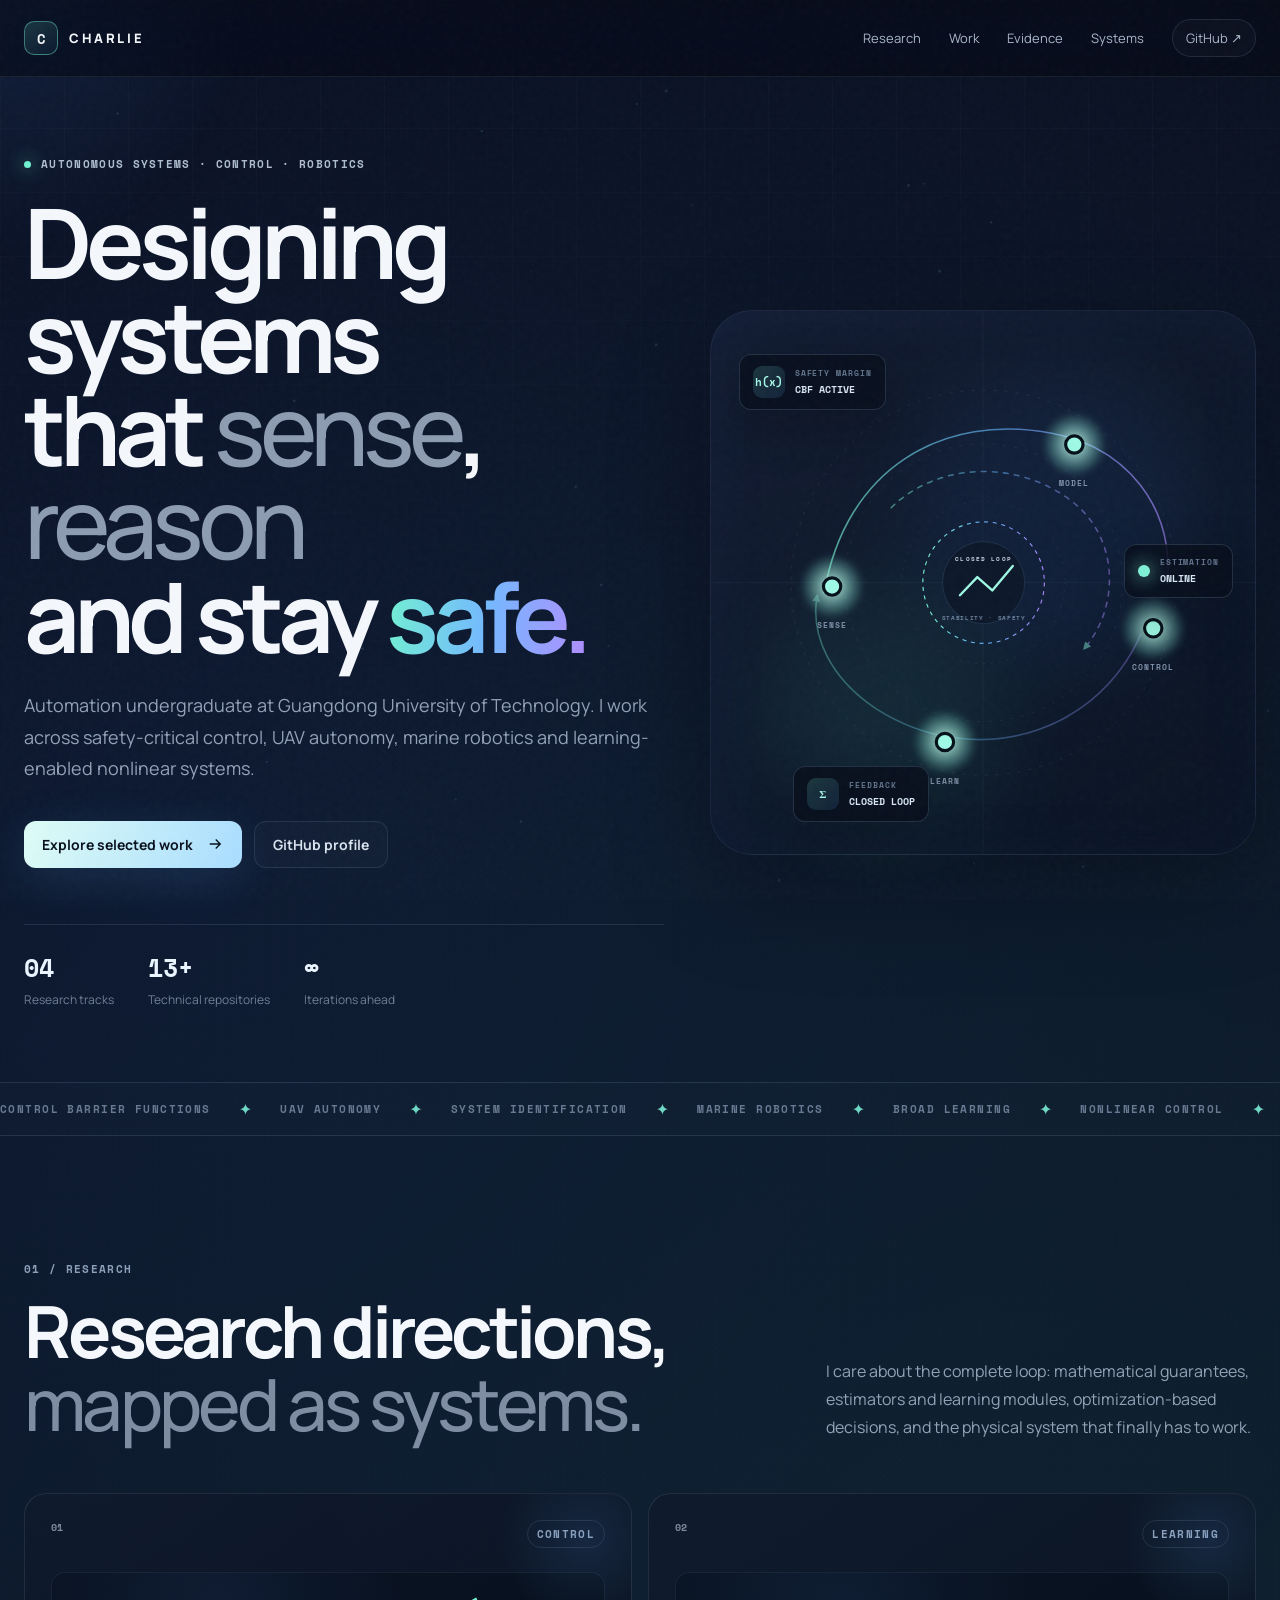
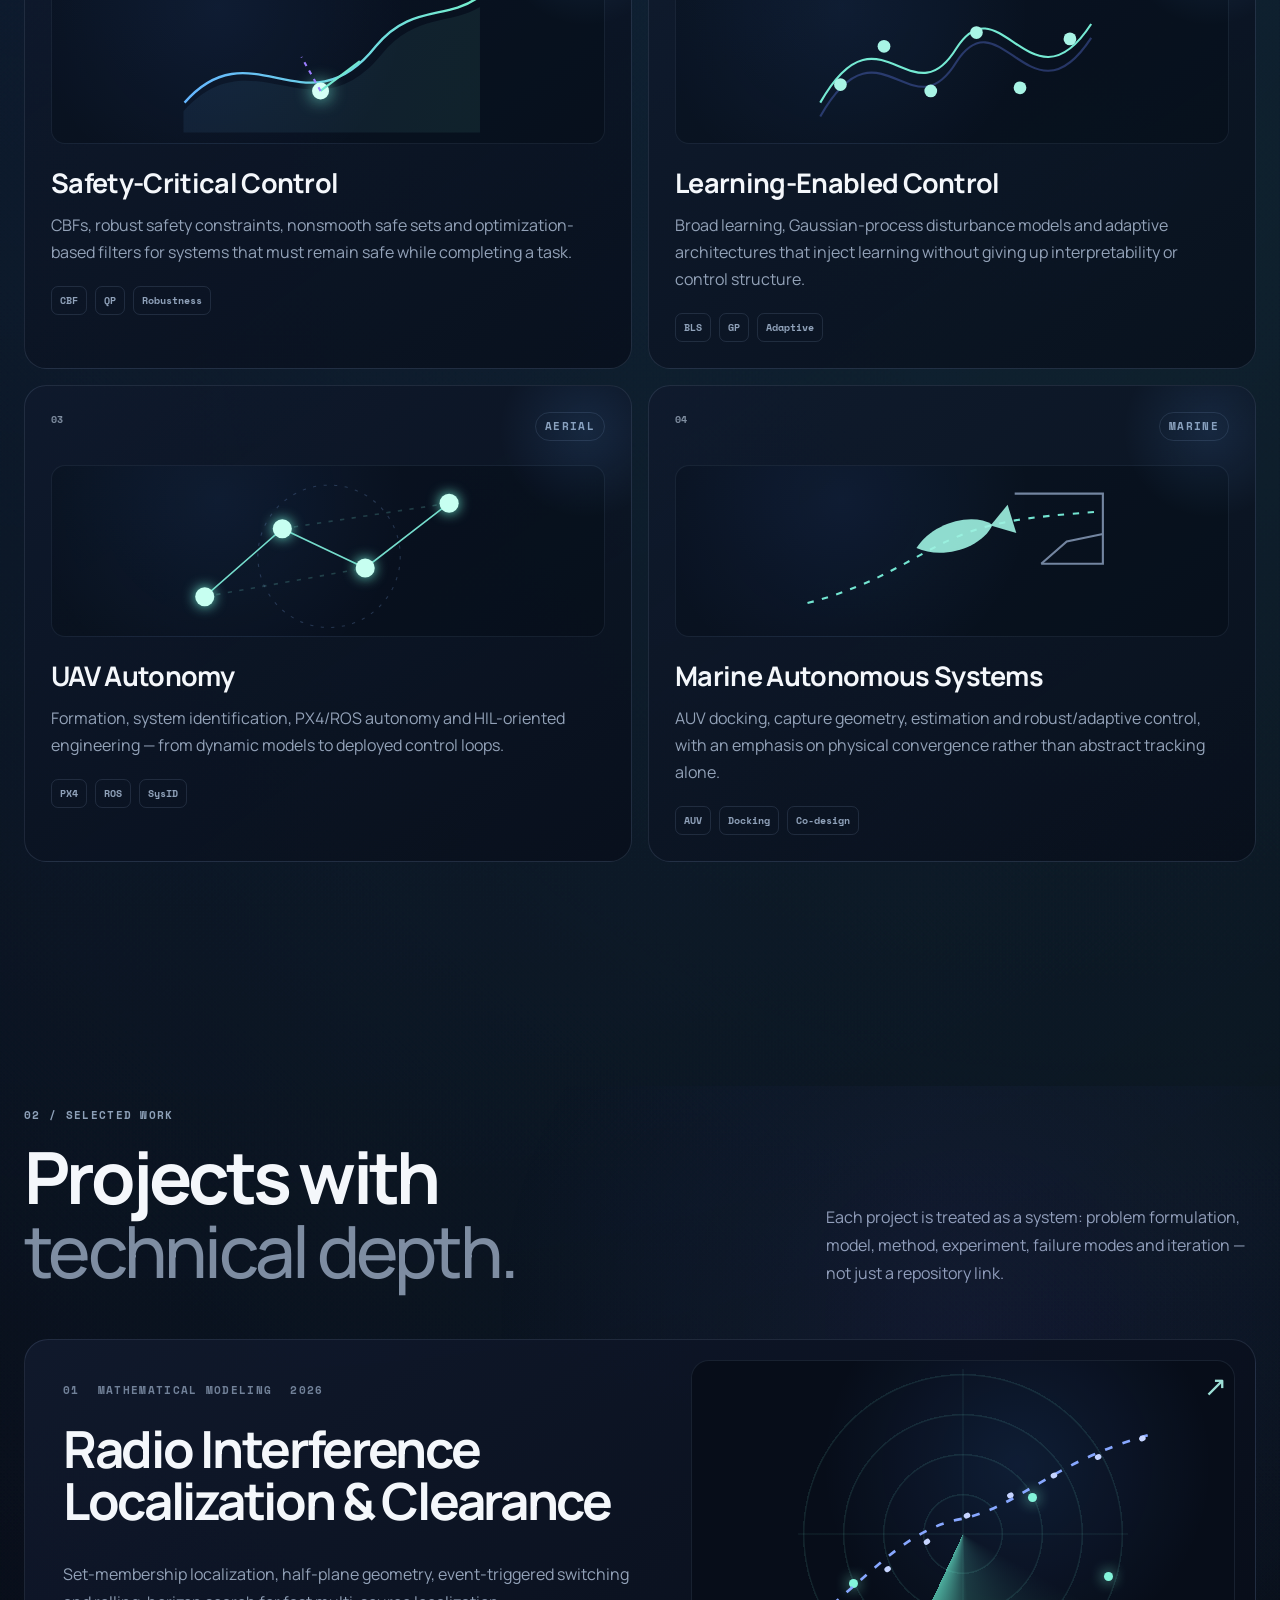
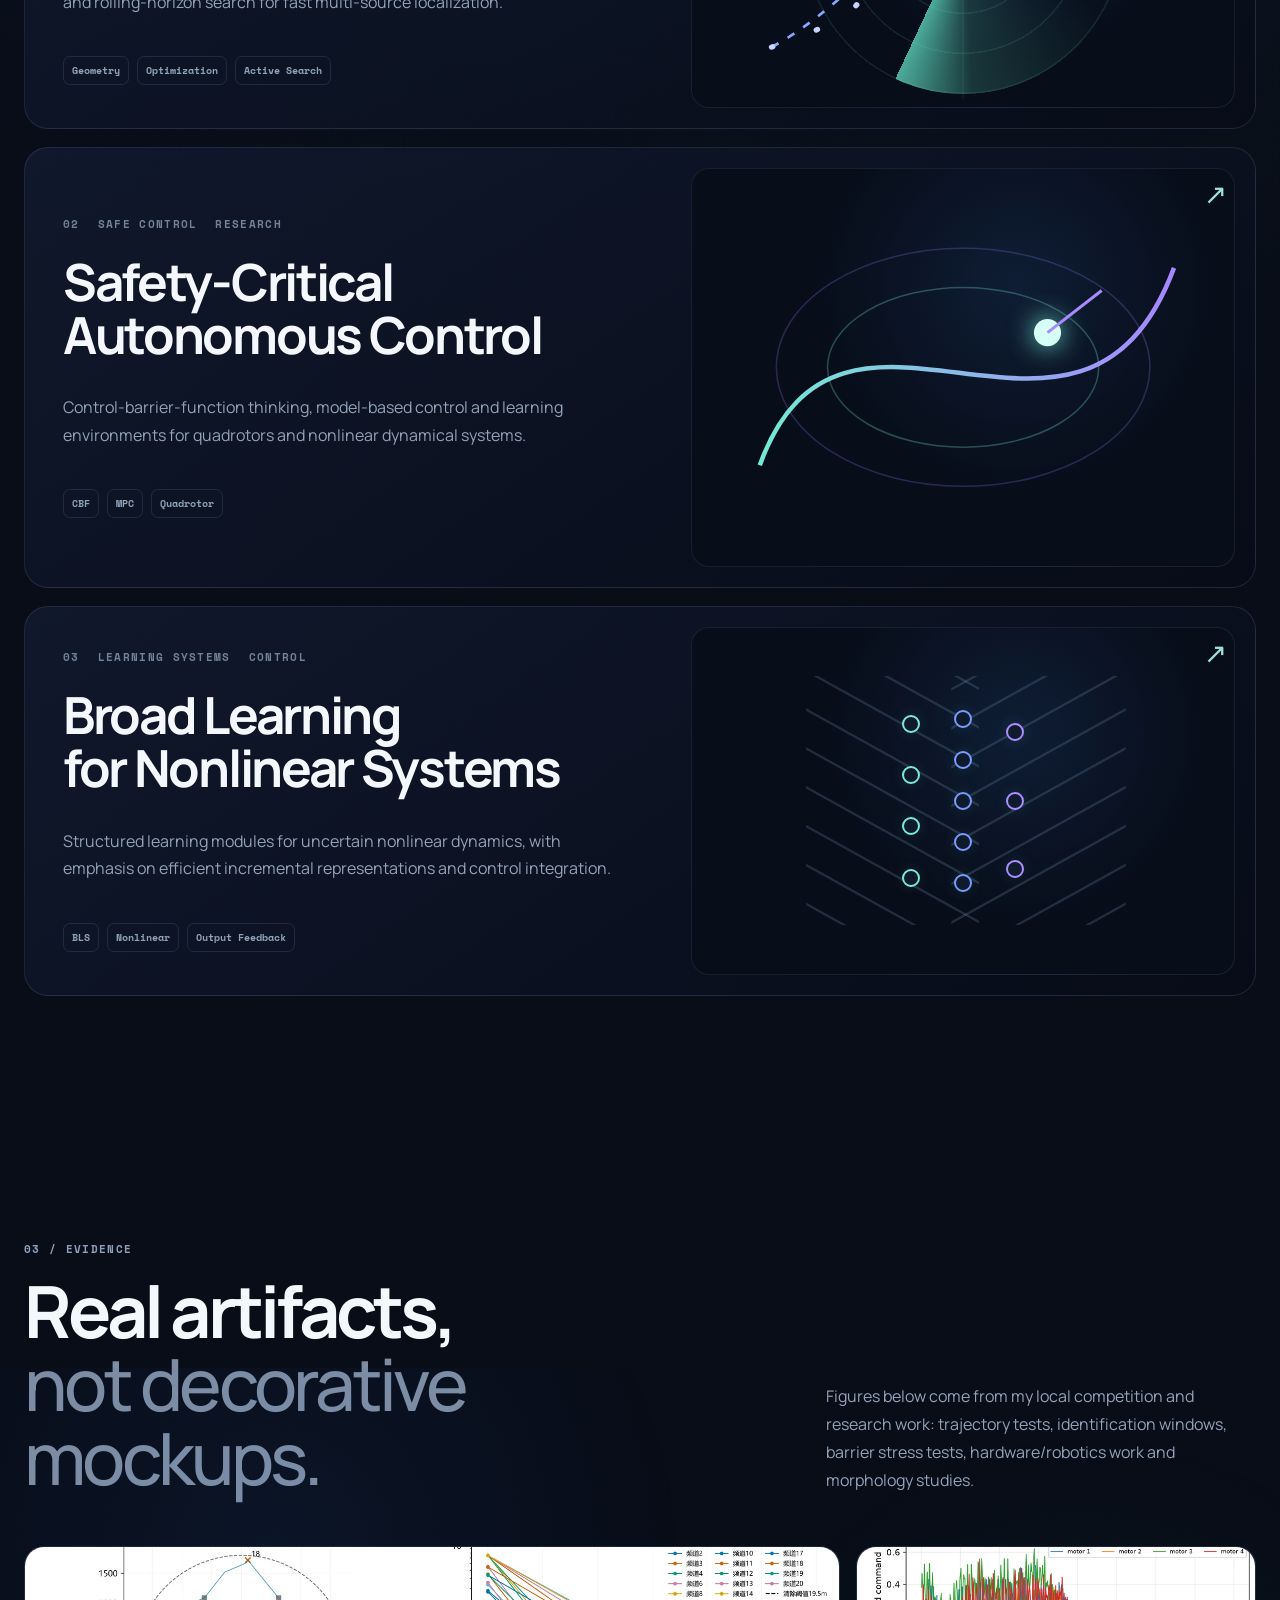
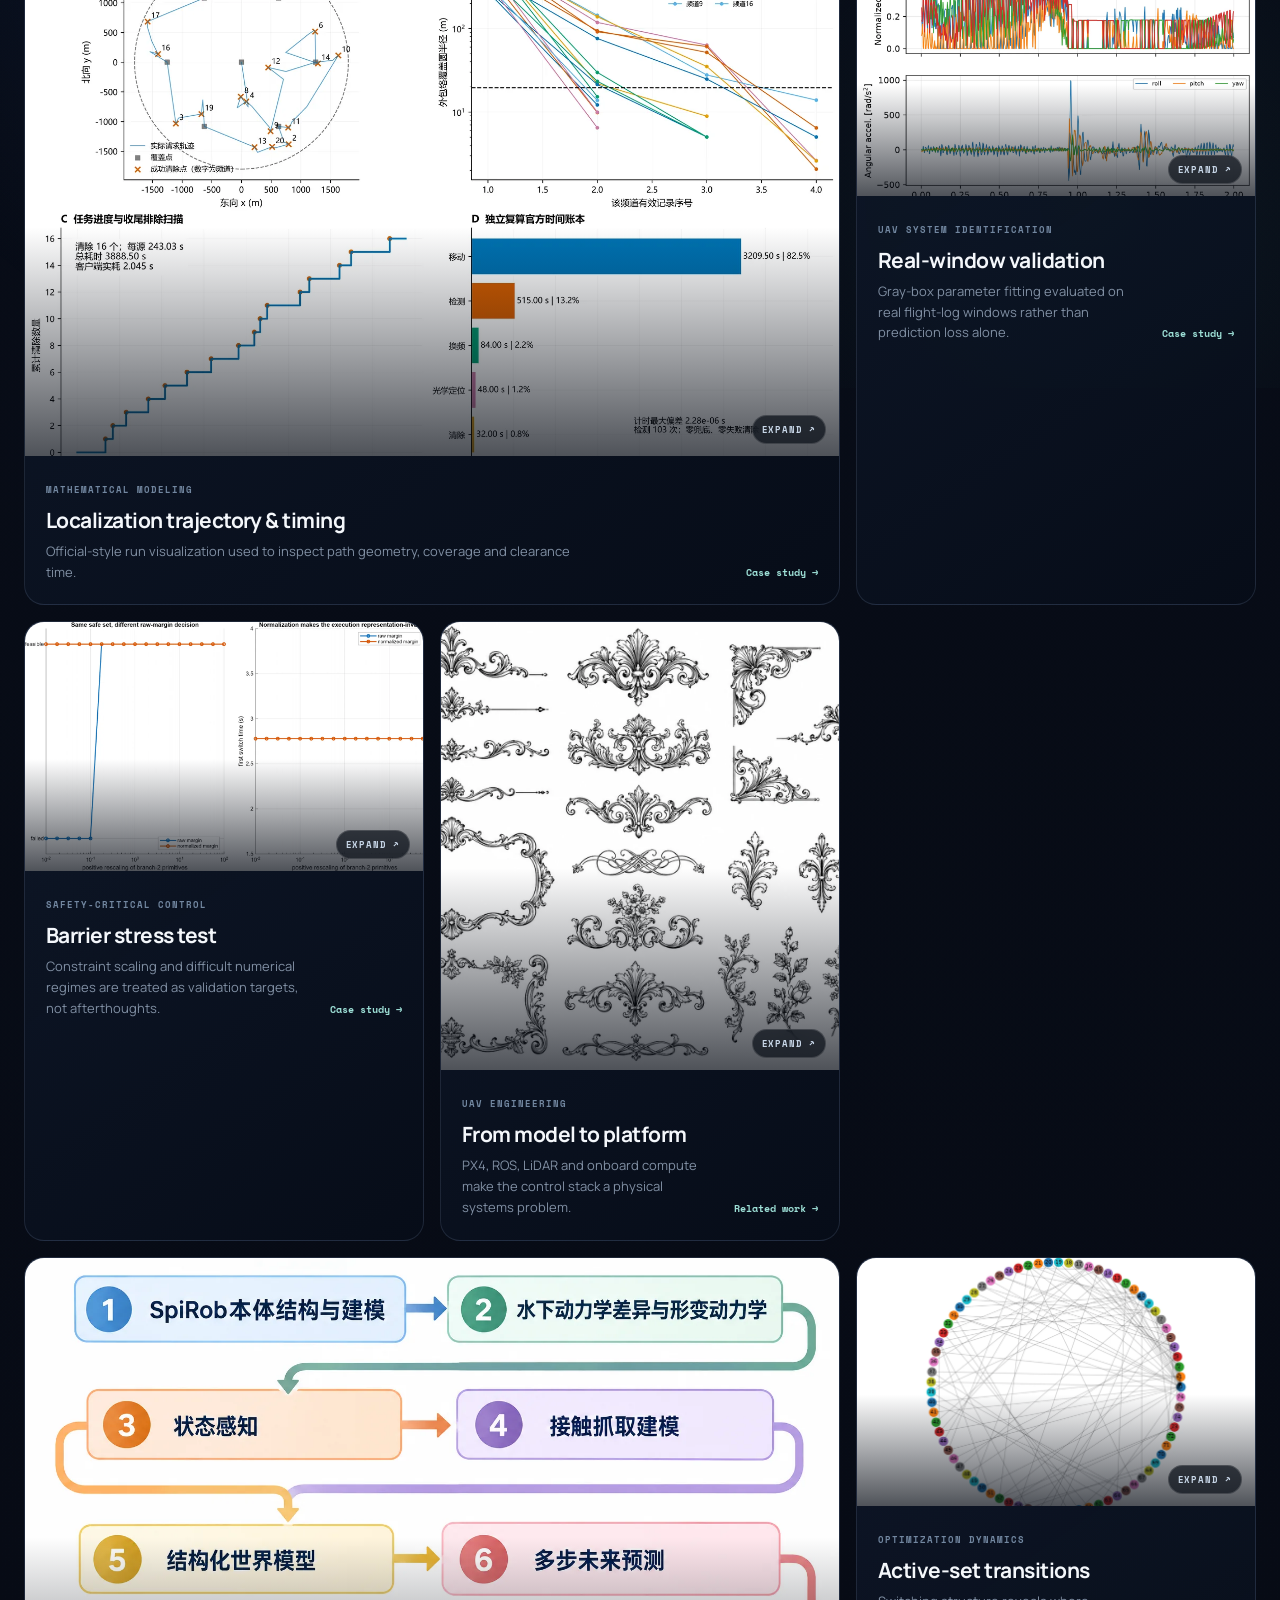
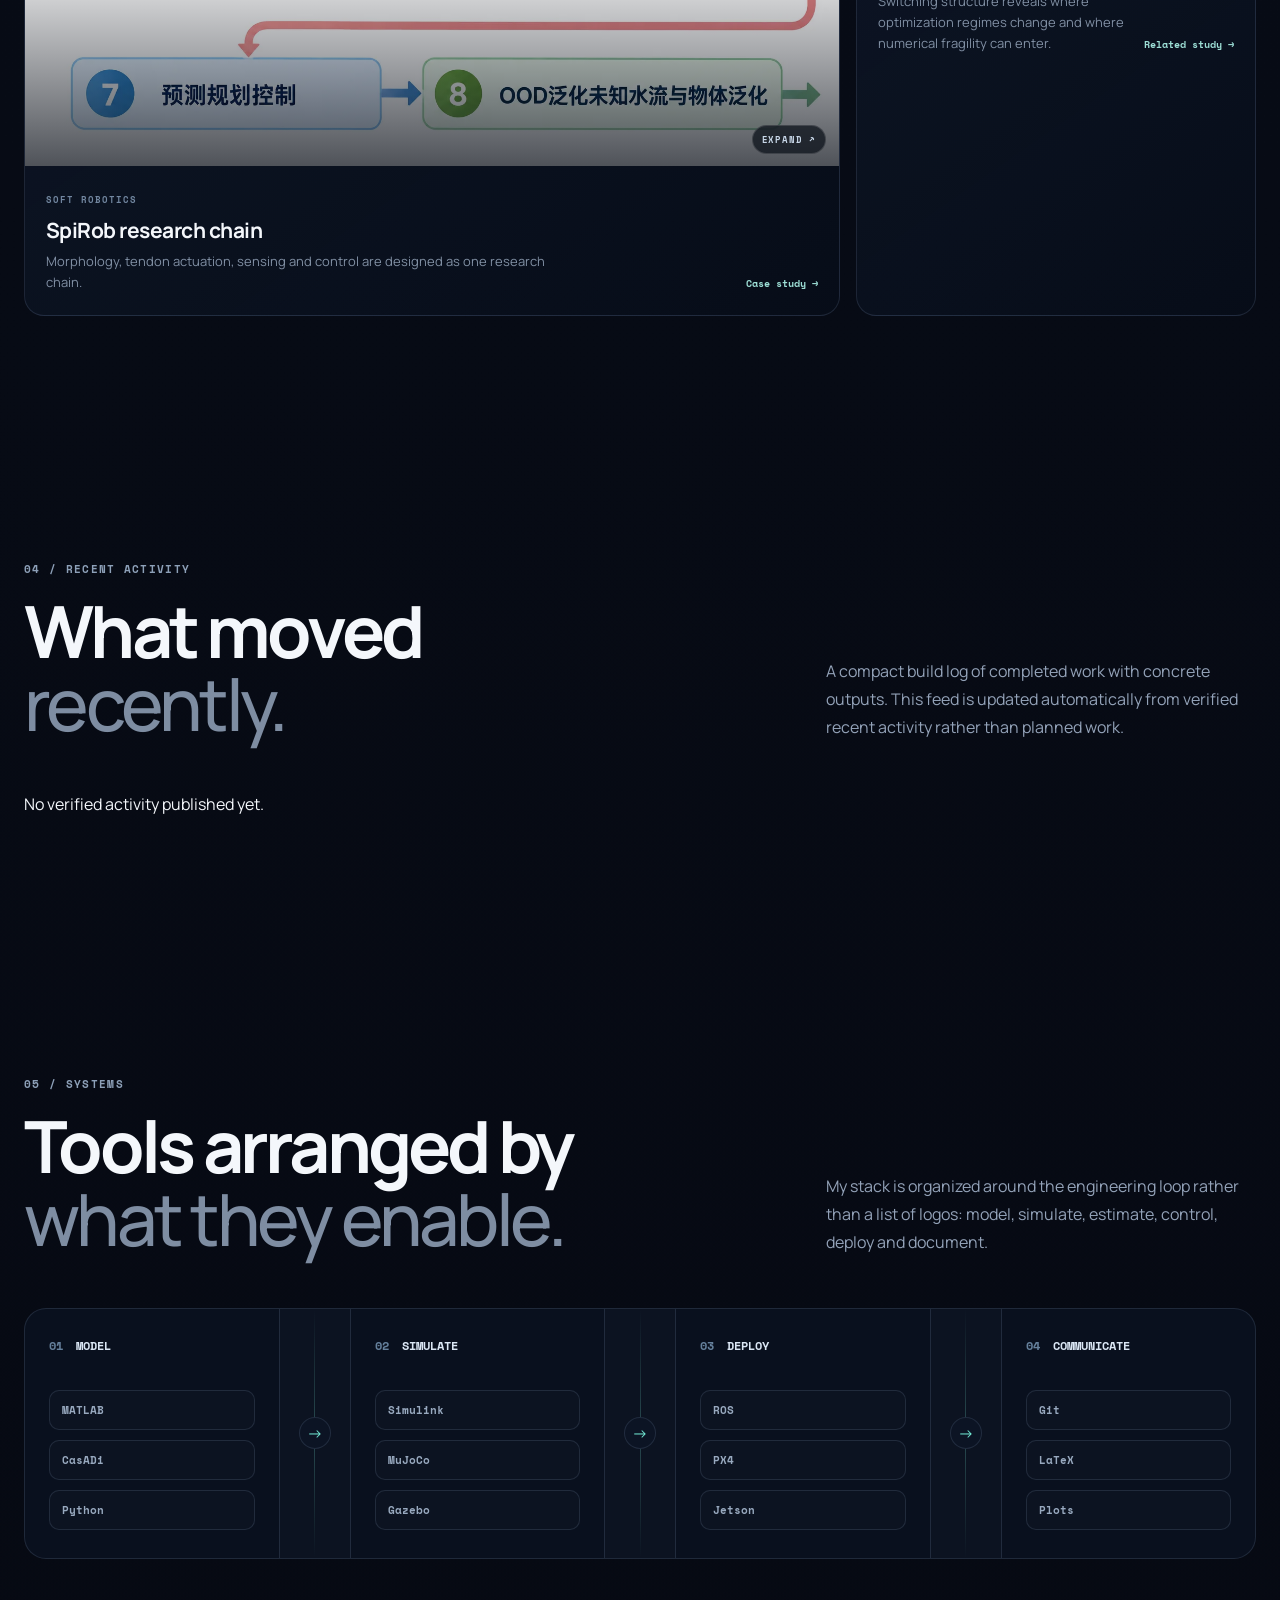
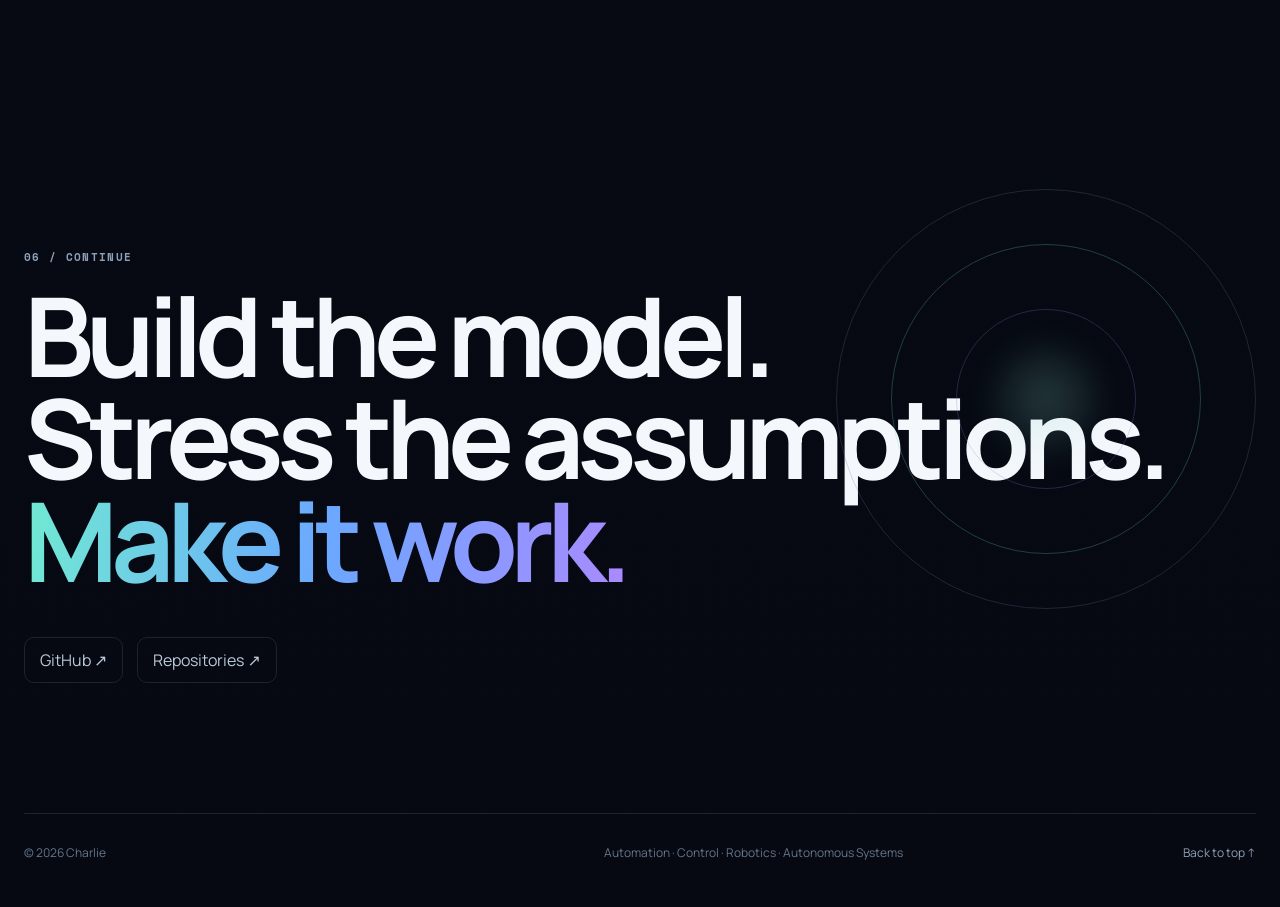
==== commit cadc839e: "Add evidence gallery and research case studies" ====
--- a/index.html
+++ b/index.html
@@ -10,8 +10,11 @@
   <link rel="preconnect" href="https://fonts.gstatic.com" crossorigin>
   <link href="https://fonts.googleapis.com/css2?family=Manrope:wght@400;500;600;700;800&family=Space+Mono:wght@400;700&display=swap" rel="stylesheet">
   <link rel="stylesheet" href="style.css">
+  <link rel="stylesheet" href="activity.css">
+  <link rel="icon" href="favicon.svg" type="image/svg+xml">
 </head>
 <body>
+  <div class="scroll-progress" aria-hidden="true"></div>
   <canvas id="field" aria-hidden="true"></canvas>
   <div class="noise" aria-hidden="true"></div>
   <div class="cursor-glow" aria-hidden="true"></div>
@@ -20,7 +23,7 @@
     <nav class="shell nav">
       <a class="brand" href="#top" aria-label="Home"><span class="brand-mark">C</span><span class="brand-word">CHARLIE</span></a>
       <div class="nav-links">
-        <a href="#research">Research</a><a href="#work">Work</a><a href="#systems">Systems</a>
+        <a href="#research">Research</a><a href="#work">Work</a><a href="#evidence">Evidence</a><a href="#systems">Systems</a>
         <a class="nav-cta" href="https://github.com/charlie1552818" target="_blank" rel="noreferrer">GitHub <span>↗</span></a>
       </div>
     </nav>
@@ -103,11 +106,11 @@
     <section id="work" class="section section-work"><div class="shell">
       <div class="section-head reveal"><div><span class="section-index">02 / SELECTED WORK</span><h2>Projects with<br><span>technical depth.</span></h2></div><p>Each project is treated as a system: problem formulation, model, method, experiment, failure modes and iteration — not just a repository link.</p></div>
       <div class="project-stack">
-        <a class="project-card reveal project-cyan" href="https://github.com/charlie1552818/cumcm2026-b-radio-interference-localization" target="_blank" rel="noreferrer">
+        <a class="project-card reveal project-cyan" href="work/cumcm.html">
           <div class="project-copy"><div class="project-meta"><span>01</span><span>MATHEMATICAL MODELING</span><span>2026</span></div><h3>Radio Interference<br>Localization & Clearance</h3><p>Set-membership localization, half-plane geometry, event-triggered switching and rolling-horizon search for fast multi-source localization.</p><div class="project-tags"><span>Geometry</span><span>Optimization</span><span>Active Search</span></div></div>
           <div class="project-graphic radar-graphic"><div class="radar-grid"></div><div class="radar-sweep"></div><span class="target t1"></span><span class="target t2"></span><span class="target t3"></span><svg viewBox="0 0 360 260"><path d="M36 215 C94 184 126 129 177 119 C223 110 246 75 325 54" class="route"/><path d="M36 215 L91 194 L121 158 L177 119 L241 89 L325 54" class="route-dots"/></svg></div><span class="project-arrow">↗</span>
         </a>
-        <a class="project-card reveal project-violet" data-delay="80" href="https://github.com/charlie1552818/safe-control-gym" target="_blank" rel="noreferrer">
+        <a class="project-card reveal project-violet" data-delay="80" href="work/safety-control.html">
           <div class="project-copy"><div class="project-meta"><span>02</span><span>SAFE CONTROL</span><span>RESEARCH</span></div><h3>Safety-Critical<br>Autonomous Control</h3><p>Control-barrier-function thinking, model-based control and learning environments for quadrotors and nonlinear dynamical systems.</p><div class="project-tags"><span>CBF</span><span>MPC</span><span>Quadrotor</span></div></div>
           <div class="project-graphic phase-graphic"><svg viewBox="0 0 360 260"><defs><linearGradient id="phaseG" x1="0" x2="1"><stop stop-color="#73ead4"/><stop offset="1" stop-color="#a786ff"/></linearGradient></defs><ellipse cx="180" cy="130" rx="124" ry="79" class="phase-ring"/><ellipse cx="180" cy="130" rx="90" ry="53" class="phase-ring two"/><path d="M45 195 C100 43 259 228 320 64" class="phase-path"/><circle cx="236" cy="107" r="9" class="phase-point"/><path d="M236 107 l36 -28" class="phase-vector"/></svg></div><span class="project-arrow">↗</span>
         </a>
@@ -118,8 +121,30 @@
       </div>
     </div></section>
 
+    <section id="evidence" class="section shell evidence-section">
+      <div class="section-head reveal">
+        <div><span class="section-index">03 / EVIDENCE</span><h2>Real artifacts,<br><span>not decorative mockups.</span></h2></div>
+        <p>Figures below come from my local competition and research work: trajectory tests, identification windows, barrier stress tests, hardware/robotics work and morphology studies.</p>
+      </div>
+      <div class="evidence-grid">
+        <article class="evidence-card evidence-wide reveal"><button class="evidence-image" data-lightbox="assets/projects/cumcm_trajectory.webp" aria-label="Open radio localization trajectory"><img src="assets/projects/cumcm_trajectory.webp" alt="Radio interference localization trajectory and timing figure" loading="lazy"><span class="zoom-cue">EXPAND ↗</span></button><div class="evidence-copy"><div><span class="evidence-kicker">MATHEMATICAL MODELING</span><h3>Localization trajectory & timing</h3><p>Official-style run visualization used to inspect path geometry, coverage and clearance time.</p></div><a href="work/cumcm.html">Case study →</a></div></article>
+        <article class="evidence-card reveal" data-delay="60"><button class="evidence-image" data-lightbox="assets/projects/sysid_validation.webp" aria-label="Open system identification validation"><img src="assets/projects/sysid_validation.webp" alt="Gray-box system identification validation figure" loading="lazy"><span class="zoom-cue">EXPAND ↗</span></button><div class="evidence-copy"><div><span class="evidence-kicker">UAV SYSTEM IDENTIFICATION</span><h3>Real-window validation</h3><p>Gray-box parameter fitting evaluated on real flight-log windows rather than prediction loss alone.</p></div><a href="work/sysid.html">Case study →</a></div></article>
+        <article class="evidence-card reveal" data-delay="100"><button class="evidence-image" data-lightbox="assets/projects/barrier_stress.webp" aria-label="Open barrier stress test"><img src="assets/projects/barrier_stress.webp" alt="Control barrier function stress test figure" loading="lazy"><span class="zoom-cue">EXPAND ↗</span></button><div class="evidence-copy"><div><span class="evidence-kicker">SAFETY-CRITICAL CONTROL</span><h3>Barrier stress test</h3><p>Constraint scaling and difficult numerical regimes are treated as validation targets, not afterthoughts.</p></div><a href="work/safety-control.html">Case study →</a></div></article>
+        <article class="evidence-card evidence-tall reveal" data-delay="140"><button class="evidence-image" data-lightbox="assets/projects/uav_platform.webp" aria-label="Open UAV platform image"><img src="assets/projects/uav_platform.webp" alt="UAV project platform artifact" loading="lazy"><span class="zoom-cue">EXPAND ↗</span></button><div class="evidence-copy"><div><span class="evidence-kicker">UAV ENGINEERING</span><h3>From model to platform</h3><p>PX4, ROS, LiDAR and onboard compute make the control stack a physical systems problem.</p></div><a href="work/sysid.html">Related work →</a></div></article>
+        <article class="evidence-card evidence-wide reveal" data-delay="180"><button class="evidence-image" data-lightbox="assets/projects/spirob_chain.webp" aria-label="Open SpiRob research chain"><img src="assets/projects/spirob_chain.webp" alt="SpiRob research chain" loading="lazy"><span class="zoom-cue">EXPAND ↗</span></button><div class="evidence-copy"><div><span class="evidence-kicker">SOFT ROBOTICS</span><h3>SpiRob research chain</h3><p>Morphology, tendon actuation, sensing and control are designed as one research chain.</p></div><a href="work/spirob.html">Case study →</a></div></article>
+        <article class="evidence-card reveal" data-delay="220"><button class="evidence-image" data-lightbox="assets/projects/control_active_set.webp" aria-label="Open active set transition graph"><img src="assets/projects/control_active_set.webp" alt="Active set transition graph" loading="lazy"><span class="zoom-cue">EXPAND ↗</span></button><div class="evidence-copy"><div><span class="evidence-kicker">OPTIMIZATION DYNAMICS</span><h3>Active-set transitions</h3><p>Switching structure reveals where optimization regimes change and where numerical fragility can enter.</p></div><a href="work/safety-control.html">Related study →</a></div></article>
+      </div>
+    </section>
+
+    <section id="activity" class="section activity-section"><div class="shell">
+      <div class="section-head reveal"><div><span class="section-index">04 / RECENT ACTIVITY</span><h2>What moved<br><span>recently.</span></h2></div><p>A compact build log of completed work with concrete outputs. This feed is updated automatically from verified recent activity rather than planned work.</p></div>
+      <!-- AUTO_ACTIVITY_RENDER_TARGET: rendered from activity-data.js; recurring automation updates data only -->
+      <div id="recent-activity-list" class="activity-grid" aria-live="polite"></div>
+      <noscript><p class="activity-noscript">Recent activity requires JavaScript to render.</p></noscript>
+    </div></section>
+
     <section id="systems" class="section shell">
-      <div class="section-head reveal"><div><span class="section-index">03 / SYSTEMS</span><h2>Tools arranged by<br><span>what they enable.</span></h2></div><p>My stack is organized around the engineering loop rather than a list of logos: model, simulate, estimate, control, deploy and document.</p></div>
+      <div class="section-head reveal"><div><span class="section-index">05 / SYSTEMS</span><h2>Tools arranged by<br><span>what they enable.</span></h2></div><p>My stack is organized around the engineering loop rather than a list of logos: model, simulate, estimate, control, deploy and document.</p></div>
       <div class="systems-board reveal">
         <div class="system-lane"><div class="lane-title"><span>01</span> MODEL</div><div class="lane-items"><span>MATLAB</span><span>CasADi</span><span>Python</span></div></div><div class="connector"><i></i><b>→</b></div>
         <div class="system-lane"><div class="lane-title"><span>02</span> SIMULATE</div><div class="lane-items"><span>Simulink</span><span>MuJoCo</span><span>Gazebo</span></div></div><div class="connector"><i></i><b>→</b></div>
@@ -128,9 +153,16 @@
       </div>
     </section>
 
-    <section class="closing shell reveal"><div class="closing-orb"><span></span><span></span><span></span></div><p class="section-index">04 / CONTINUE</p><h2>Build the model.<br>Stress the assumptions.<br><span>Make it work.</span></h2><div class="closing-links"><a href="https://github.com/charlie1552818" target="_blank" rel="noreferrer">GitHub ↗</a><a href="https://github.com/charlie1552818?tab=repositories" target="_blank" rel="noreferrer">Repositories ↗</a></div></section>
+    <section class="closing shell reveal"><div class="closing-orb"><span></span><span></span><span></span></div><p class="section-index">06 / CONTINUE</p><h2>Build the model.<br>Stress the assumptions.<br><span>Make it work.</span></h2><div class="closing-links"><a href="https://github.com/charlie1552818" target="_blank" rel="noreferrer">GitHub ↗</a><a href="https://github.com/charlie1552818?tab=repositories" target="_blank" rel="noreferrer">Repositories ↗</a></div></section>
   </main>
 
+  <dialog id="lightbox" class="lightbox">
+    <button class="lightbox-close" aria-label="Close image">×</button>
+    <img alt="Expanded project artifact">
+    <div class="lightbox-caption">Project artifact · click outside or press Esc to close</div>
+  </dialog>
+
   <footer class="shell footer"><span>© 2026 Charlie</span><span>Automation · Control · Robotics · Autonomous Systems</span><a href="#top">Back to top ↑</a></footer>
+  <script src="activity-data.js"></script>
   <script src="script.js"></script>
 </body></html>
--- a/style.css
+++ b/style.css
@@ -1 +1,2 @@
-:root{--bg:#070b14;--panel:rgba(15,23,40,.72);--text:#f4f7fb;--muted:#93a2b8;--line:rgba(144,170,205,.16);--cyan:#72f2d1;--blue:#5fa8ff;--violet:#9c7cff;--max:1240px}*{box-sizing:border-box}html{scroll-behavior:smooth}body{margin:0;background:radial-gradient(circle at 15% 10%,rgba(55,104,255,.11),transparent 32%),radial-gradient(circle at 85% 20%,rgba(78,245,207,.08),transparent 26%),linear-gradient(180deg,#070b14 0%,#080d18 48%,#060912 100%);color:var(--text);font-family:Manrope,system-ui,sans-serif;overflow-x:hidden}body::before{content:"";position:fixed;inset:0;pointer-events:none;background-image:linear-gradient(rgba(255,255,255,.025) 1px,transparent 1px),linear-gradient(90deg,rgba(255,255,255,.025) 1px,transparent 1px);background-size:64px 64px;mask-image:linear-gradient(to bottom,black,transparent 82%);z-index:-3}#field{position:fixed;inset:0;width:100%;height:100%;z-index:-4;opacity:.56}.noise{position:fixed;inset:0;pointer-events:none;z-index:40;opacity:.035;background-image:url("data:image/svg+xml,%3Csvg viewBox='0 0 180 180' xmlns='http://www.w3.org/2000/svg'%3E%3Cfilter id='n'%3E%3CfeTurbulence type='fractalNoise' baseFrequency='.85' numOctaves='4' stitchTiles='stitch'/%3E%3C/filter%3E%3Crect width='100%25' height='100%25' filter='url(%23n)' opacity='.7'/%3E%3C/svg%3E")}.cursor-glow{position:fixed;width:520px;height:520px;border-radius:50%;background:radial-gradient(circle,rgba(88,159,255,.10),rgba(88,159,255,0) 70%);pointer-events:none;transform:translate(-50%,-50%);z-index:-2}.shell{width:min(calc(100% - 48px),var(--max));margin:auto}.site-header{position:sticky;top:0;z-index:30;border-bottom:1px solid rgba(255,255,255,.07);background:rgba(7,11,20,.62);backdrop-filter:blur(18px) saturate(140%)}.nav{height:76px;display:flex;align-items:center;justify-content:space-between}.brand{display:flex;align-items:center;gap:11px;text-decoration:none;color:var(--text)}.brand-mark{width:34px;height:34px;display:grid;place-items:center;border:1px solid rgba(114,242,209,.42);border-radius:10px;background:linear-gradient(145deg,rgba(114,242,209,.17),rgba(95,168,255,.05));font:700 14px Space Mono}.brand-word{font-size:13px;letter-spacing:.20em;font-weight:800}.nav-links{display:flex;align-items:center;gap:28px}.nav-links a{font-size:13px;text-decoration:none;color:#aab7ca}.nav-links a:hover{color:#fff}.nav-cta{padding:9px 13px;border:1px solid var(--line);border-radius:999px;background:rgba(255,255,255,.025)}.hero{min-height:calc(100vh - 76px);display:grid;grid-template-columns:1.08fr .92fr;gap:46px;align-items:center;padding:80px 0 74px}.kicker,.section-index,.project-meta,.tag{font:700 11px/1.3 Space Mono,monospace;letter-spacing:.12em;color:#8da0b8}.kicker{display:flex;align-items:center;gap:10px;color:#afbdd0}.status-dot{width:7px;height:7px;border-radius:50%;background:var(--cyan);box-shadow:0 0 18px var(--cyan);animation:pulse 2s ease-in-out infinite}.hero h1{font-size:clamp(54px,7.6vw,104px);line-height:.96;letter-spacing:-.062em;margin:24px 0 28px;max-width:820px;font-weight:700}.hero h1 em{font-style:normal;color:#8d9cb1;font-weight:500}.gradient-text{background:linear-gradient(95deg,var(--cyan),#74b9ff 50%,#b18cff);-webkit-background-clip:text;background-clip:text;color:transparent}.lead{max-width:720px;color:var(--muted);font-size:18px;line-height:1.75}.hero-actions{display:flex;gap:12px;margin:36px 0 56px}.button{display:inline-flex;align-items:center;gap:13px;padding:13px 18px;border-radius:12px;text-decoration:none;font-size:14px;font-weight:700;transition:.25s}.button svg{width:18px;fill:none;stroke:currentColor;stroke-width:1.8}.button-primary{background:linear-gradient(115deg,#dffdf6,#a9ddff);color:#09111d;box-shadow:0 10px 45px rgba(88,183,255,.14)}.button-primary:hover{transform:translateY(-2px);box-shadow:0 16px 50px rgba(88,183,255,.24)}.button-ghost{border:1px solid var(--line);color:#d9e2ef;background:rgba(255,255,255,.02)}.button-ghost:hover{background:rgba(255,255,255,.05);border-color:rgba(114,242,209,.35)}.hero-stats{display:flex;gap:34px;padding-top:24px;border-top:1px solid var(--line)}.hero-stats div{display:flex;flex-direction:column;gap:5px}.hero-stats strong{font:700 25px Space Mono;color:#e9f4ff}.hero-stats span{font-size:12px;color:#718096}.hero-visual{position:relative;min-height:610px;display:grid;place-items:center}.visual-halo{position:absolute;border-radius:50%;filter:blur(40px);opacity:.18}.halo-a{width:300px;height:300px;background:#3f8cff;right:8%;top:15%}.halo-b{width:240px;height:240px;background:#54f2c9;left:10%;bottom:10%}.control-orbit{position:relative;width:min(100%,610px);aspect-ratio:1;border:1px solid rgba(115,150,196,.13);border-radius:42px;background:linear-gradient(145deg,rgba(22,32,54,.72),rgba(8,14,27,.5));box-shadow:inset 0 0 80px rgba(82,129,255,.04),0 35px 100px rgba(0,0,0,.28);backdrop-filter:blur(14px);overflow:hidden}.control-orbit::before{content:"";position:absolute;inset:0;background:linear-gradient(90deg,transparent 49.8%,rgba(123,159,201,.06) 50%,transparent 50.2%),linear-gradient(transparent 49.8%,rgba(123,159,201,.06) 50%,transparent 50.2%)}.system-map{position:absolute;inset:5%;width:90%;height:90%;overflow:visible}.orbit{fill:none;stroke:#6a7f9c;stroke-width:1;stroke-dasharray:4 10;opacity:.22}.orbit-mid{opacity:.18}.orbit-inner{stroke-dasharray:2 8}.flow{fill:none;stroke:url(#gA);stroke-width:2;opacity:.63;stroke-linecap:round}.flow-b{opacity:.34}.flow-c{stroke-dasharray:6 8;opacity:.48}.node circle:not(.node-glow){fill:#9ff9e5;stroke:#06111a;stroke-width:4}.node-glow{fill:url(#nodeGlow);filter:url(#softGlow)}.node text{fill:#7f91a8;font:700 10px Space Mono;text-anchor:middle;letter-spacing:.12em}.core-ring{fill:none;stroke:url(#gA);stroke-width:1.4;stroke-dasharray:5 6}.core-fill{fill:rgba(14,24,42,.92);stroke:rgba(137,185,232,.17)}.core-wave{fill:none;stroke:#9ef6e3;stroke-width:3;stroke-linecap:round;stroke-linejoin:round}.core-label{fill:#c9d6e6;font:700 8px Space Mono;text-anchor:middle;letter-spacing:.18em}.core-sub{fill:#6e839e;font:700 7px Space Mono;text-anchor:middle;letter-spacing:.12em}.system-map .node{transform-box:fill-box;transform-origin:center;animation:nodeFloat 5s ease-in-out infinite}.system-map .n2{animation-delay:-1.2s}.system-map .n3{animation-delay:-2.5s}.system-map .n4{animation-delay:-3.5s}.core-ring{transform-box:fill-box;transform-origin:center;animation:spin 18s linear infinite}.floating-chip{position:absolute;display:flex;align-items:center;gap:10px;padding:11px 13px;border:1px solid rgba(141,175,215,.2);background:rgba(8,15,28,.78);border-radius:12px;backdrop-filter:blur(14px);box-shadow:0 18px 50px rgba(0,0,0,.24)}.floating-chip small{display:block;color:#62758e;font:700 8px Space Mono;letter-spacing:.12em}.floating-chip b{display:block;color:#d8e6f5;font:700 10px Space Mono;margin-top:3px}.chip-icon{display:grid;place-items:center;width:32px;height:32px;border-radius:9px;background:linear-gradient(135deg,rgba(114,242,209,.17),rgba(95,168,255,.12));color:#a6f8e8;font:700 11px Space Mono}.pulse-dot{width:12px;height:12px;border-radius:50%;background:#7ff1d6;box-shadow:0 0 18px #7ff1d6}.chip-top{top:8%;left:5%;animation:floatY 4.8s ease-in-out infinite}.chip-right{right:4%;top:43%;animation:floatY 5.7s ease-in-out infinite -1s}.chip-bottom{left:15%;bottom:6%;animation:floatY 5.2s ease-in-out infinite -2s}.marquee-wrap{border-block:1px solid var(--line);overflow:hidden;background:rgba(255,255,255,.012)}.marquee{display:flex;gap:28px;align-items:center;width:max-content;padding:15px 0;animation:marquee 28s linear infinite}.marquee span{font:700 11px Space Mono;letter-spacing:.13em;color:#687991}.marquee i{color:#6fd8c4;font-style:normal}.section{padding:120px 0}.section-head{display:grid;grid-template-columns:1fr 430px;gap:70px;align-items:end;margin-bottom:52px}.section-head h2{font-size:clamp(42px,6vw,72px);line-height:1.02;letter-spacing:-.052em;margin:16px 0 0}.section-head h2 span{color:#7e8da2;font-weight:500}.section-head>p{color:var(--muted);line-height:1.75;margin:0}.research-grid{display:grid;grid-template-columns:repeat(2,1fr);gap:16px}.research-card{position:relative;min-height:440px;padding:26px;border:1px solid var(--line);border-radius:22px;background:linear-gradient(145deg,rgba(16,26,45,.78),rgba(7,13,25,.74));overflow:hidden;transition:.35s}.research-card:hover{transform:translateY(-5px);border-color:rgba(113,205,224,.26);box-shadow:0 30px 80px rgba(0,0,0,.22)}.research-card::after{content:"";position:absolute;width:180px;height:180px;border-radius:50%;background:radial-gradient(circle,rgba(95,168,255,.12),transparent 68%);right:-45px;top:-45px}.card-top{display:flex;justify-content:space-between;color:#7f8da0;font:700 10px Space Mono}.tag{padding:6px 9px;border:1px solid var(--line);border-radius:999px}.mini-viz{height:172px;margin:24px 0 20px;border-radius:14px;border:1px solid rgba(147,175,210,.10);background:radial-gradient(circle at 30% 20%,rgba(82,139,255,.08),transparent 46%),rgba(3,8,16,.28);overflow:hidden}.mini-viz svg{width:100%;height:100%}.research-card h3{font-size:27px;letter-spacing:-.025em;margin:0 0 11px}.research-card p{color:var(--muted);line-height:1.7;margin:0}.card-foot{display:flex;gap:8px;margin-top:20px;flex-wrap:wrap}.card-foot span,.project-tags span{font:700 10px Space Mono;color:#90a2ba;border:1px solid var(--line);padding:6px 8px;border-radius:7px}.safe-boundary{fill:none;stroke:url(#safeGrad);stroke-width:2.2}.safe-area{fill:url(#safeGrad);opacity:.08}.agent-dot{fill:#d5fff6;filter:drop-shadow(0 0 8px #78edd4)}.vector{stroke:#73e7d0;stroke-width:2}.constraint{stroke:#9b7dff;stroke-dasharray:4 5}.signal{fill:none;stroke:#75ead3;stroke-width:2}.signal-ghost{stroke:#6a86ff;opacity:.32}.feature-nodes circle{fill:#a8f4e5}.formation-link{fill:none;stroke:#75dccc;stroke-width:1.5}.formation-link.faint{opacity:.22;stroke-dasharray:4 7}.drone circle{fill:#c7fff1;filter:drop-shadow(0 0 6px #71ecd2)}.range-ring{fill:none;stroke:#6582b6;stroke-dasharray:3 7;opacity:.32}.dock-path{fill:none;stroke:#73e5d1;stroke-width:2;stroke-dasharray:6 8}.dock-frame,.dock-guide{fill:none;stroke:#7385a0;stroke-width:2}.auv{fill:#9ef2e1;opacity:.9}.section-work{position:relative}.section-work::before{content:"";position:absolute;inset:6% 0 auto 0;height:700px;background:radial-gradient(circle at 76% 34%,rgba(112,91,255,.07),transparent 45%);pointer-events:none}.project-stack{display:grid;gap:18px}.project-card{position:relative;display:grid;grid-template-columns:1.05fr .95fr;min-height:390px;border:1px solid var(--line);border-radius:24px;overflow:hidden;text-decoration:none;color:var(--text);background:linear-gradient(145deg,rgba(17,26,46,.88),rgba(7,12,24,.88));transition:.35s}.project-card:hover{transform:translateY(-5px);border-color:rgba(134,181,226,.26);box-shadow:0 34px 90px rgba(0,0,0,.25)}.project-copy{padding:34px 38px;display:flex;flex-direction:column;justify-content:center}.project-meta{display:flex;gap:18px;color:#718198}.project-copy h3{font-size:clamp(32px,4vw,54px);line-height:1.03;letter-spacing:-.045em;margin:24px 0 18px}.project-copy p{max-width:620px;color:var(--muted);line-height:1.72}.project-tags{display:flex;gap:8px;flex-wrap:wrap;margin-top:24px}.project-graphic{position:relative;margin:20px;border-radius:18px;border:1px solid rgba(145,176,215,.12);background:radial-gradient(circle at 60% 30%,rgba(73,145,255,.12),transparent 48%),#070d19;overflow:hidden}.project-arrow{position:absolute;right:28px;top:26px;font-size:28px;color:#9ddfd6;transition:.25s}.project-card:hover .project-arrow{transform:translate(4px,-4px)}.radar-grid{position:absolute;inset:50%;width:330px;height:330px;transform:translate(-50%,-50%);border-radius:50%;background:repeating-radial-gradient(circle,transparent 0 38px,rgba(104,209,193,.12) 39px 40px),linear-gradient(90deg,transparent 49.7%,rgba(104,209,193,.13) 50%,transparent 50.3%),linear-gradient(transparent 49.7%,rgba(104,209,193,.13) 50%,transparent 50.3%)}.radar-sweep{position:absolute;inset:50%;width:320px;height:320px;transform:translate(-50%,-50%);border-radius:50%;background:conic-gradient(from 205deg,transparent 0 76%,rgba(105,239,210,.18) 92%,rgba(105,239,210,.7) 100%);animation:radar 5s linear infinite}.target{position:absolute;width:9px;height:9px;border-radius:50%;background:#83f4da;box-shadow:0 0 14px #83f4da}.t1{left:29%;top:63%}.t2{left:62%;top:38%}.t3{left:76%;top:61%}.radar-graphic svg{position:absolute;inset:0;width:100%;height:100%}.route{fill:none;stroke:#87a7ff;stroke-width:2;stroke-dasharray:6 8}.route-dots{fill:none;stroke:#c6d4ff;stroke-width:4;stroke-linecap:round;stroke-dasharray:1 35}.phase-graphic svg{width:100%;height:100%}.phase-ring{fill:none;stroke:#776bd1;stroke-width:1;opacity:.3}.phase-ring.two{stroke:#73e1cf}.phase-path{fill:none;stroke:url(#phaseG);stroke-width:3}.phase-point{fill:#d6fff6;filter:drop-shadow(0 0 9px #73ead4)}.phase-vector{stroke:#a98aff;stroke-width:2}.bls-graphic{display:flex;align-items:center;justify-content:center;gap:34px;padding:36px}.layer{height:75%;display:flex;flex-direction:column;justify-content:space-around;z-index:2}.layer i{display:block;width:18px;height:18px;border-radius:50%;border:2px solid #7ce9d5;background:#0f1b2d;box-shadow:0 0 15px rgba(113,233,212,.12)}.l2 i{border-color:#789cff}.l3 i{border-color:#ab8eff}.links{position:absolute;width:32%;height:72%;top:14%;opacity:.25}.links::before,.links::after{content:"";position:absolute;inset:0;background:repeating-linear-gradient(29deg,transparent 0 17px,#728caf 18px 19px,transparent 20px 34px)}.links.one{left:21%}.links.two{right:20%;transform:scaleX(-1)}.systems-board{display:grid;grid-template-columns:1fr 72px 1fr 72px 1fr 72px 1fr;border:1px solid var(--line);border-radius:22px;background:rgba(12,20,35,.72);overflow:hidden}.system-lane{min-height:220px;padding:28px 24px}.lane-title{display:flex;gap:13px;align-items:center;font:700 12px Space Mono;color:#dbe7f5}.lane-title span{color:#65809c}.lane-items{display:flex;flex-direction:column;gap:10px;margin-top:36px}.lane-items span{padding:11px 12px;border:1px solid var(--line);border-radius:10px;color:#98a9bf;font:700 11px Space Mono;background:rgba(255,255,255,.016)}.connector{position:relative;display:grid;place-items:center;border-inline:1px solid var(--line);background:rgba(255,255,255,.012)}.connector i{position:absolute;width:1px;height:100%;background:linear-gradient(transparent,rgba(113,220,204,.28),transparent)}.connector b{position:relative;display:grid;place-items:center;width:32px;height:32px;border:1px solid var(--line);border-radius:50%;background:#0c1424;color:#72e9d4;font-weight:400}.closing{position:relative;padding:160px 0 130px;overflow:hidden}.closing h2{font-size:clamp(58px,8.6vw,118px);line-height:.93;letter-spacing:-.065em;margin:20px 0 46px}.closing h2 span{background:linear-gradient(95deg,#71ead2,#6ba8ff,#a98aff);-webkit-background-clip:text;color:transparent}.closing-links{display:flex;gap:14px}.closing-links a{padding:11px 15px;border:1px solid var(--line);border-radius:10px;text-decoration:none;color:#bac8d9}.closing-orb{position:absolute;width:420px;height:420px;right:0;top:110px;opacity:.26}.closing-orb span{position:absolute;inset:0;border:1px solid #627b9e;border-radius:50%}.closing-orb span:nth-child(2){inset:55px;border-color:#70d8c6}.closing-orb span:nth-child(3){inset:120px;border-color:#8e7ad7}.closing-orb::after{content:"";position:absolute;inset:145px;border-radius:50%;background:radial-gradient(circle,#8bdacb,transparent 70%);filter:blur(16px)}.footer{display:grid;grid-template-columns:1fr 1fr auto;gap:20px;border-top:1px solid var(--line);padding:30px 0 46px;color:#66768b;font-size:12px}.footer a{color:#8fa0b6;text-decoration:none}.reveal{opacity:0;transform:translateY(26px);transition:opacity .8s cubic-bezier(.2,.7,.2,1),transform .8s cubic-bezier(.2,.7,.2,1)}.reveal.visible{opacity:1;transform:none}@keyframes pulse{50%{opacity:.45;box-shadow:0 0 8px var(--cyan)}}@keyframes nodeFloat{50%{transform:translateY(-7px)}}@keyframes spin{to{transform:rotate(360deg)}}@keyframes floatY{50%{transform:translateY(-9px)}}@keyframes marquee{to{transform:translateX(-50%)}}@keyframes radar{to{transform:translate(-50%,-50%) rotate(360deg)}}@media(max-width:1050px){.hero{grid-template-columns:1fr;min-height:auto;padding-top:100px}.hero-visual{min-height:560px}.section-head{grid-template-columns:1fr;gap:24px}.section-head>p{max-width:680px}.systems-board{grid-template-columns:1fr 1fr}.connector{display:none}.system-lane{border-bottom:1px solid var(--line)}}@media(max-width:760px){.shell{width:min(calc(100% - 28px),var(--max))}.nav{height:66px}.nav-links a:not(.nav-cta){display:none}.brand-word{display:none}.hero{padding:68px 0 48px}.hero h1{font-size:clamp(46px,14.5vw,74px)}.lead{font-size:16px}.hero-actions{flex-direction:column;align-items:flex-start;margin-bottom:38px}.hero-stats{gap:18px;flex-wrap:wrap}.hero-visual{min-height:420px}.control-orbit{border-radius:24px}.floating-chip{transform:scale(.8)}.chip-top{left:-2%}.chip-right{right:-5%}.chip-bottom{left:4%}.section{padding:84px 0}.section-head h2{font-size:47px}.research-grid{grid-template-columns:1fr}.research-card{min-height:410px}.project-card{grid-template-columns:1fr;min-height:0}.project-copy{padding:28px 24px}.project-graphic{height:280px;margin:0 16px 16px}.systems-board{grid-template-columns:1fr}.closing{padding:110px 0 90px}.closing-orb{width:270px;height:270px;right:-90px;top:120px}.footer{grid-template-columns:1fr}.cursor-glow{display:none}}+:root{--bg:#070b14;--panel:rgba(15,23,40,.72);--text:#f4f7fb;--muted:#93a2b8;--line:rgba(144,170,205,.16);--cyan:#72f2d1;--blue:#5fa8ff;--violet:#9c7cff;--max:1240px}*{box-sizing:border-box}html{scroll-behavior:smooth}body{margin:0;background:radial-gradient(circle at 15% 10%,rgba(55,104,255,.11),transparent 32%),radial-gradient(circle at 85% 20%,rgba(78,245,207,.08),transparent 26%),linear-gradient(180deg,#070b14 0%,#080d18 48%,#060912 100%);color:var(--text);font-family:Manrope,system-ui,sans-serif;overflow-x:hidden}body::before{content:"";position:fixed;inset:0;pointer-events:none;background-image:linear-gradient(rgba(255,255,255,.025) 1px,transparent 1px),linear-gradient(90deg,rgba(255,255,255,.025) 1px,transparent 1px);background-size:64px 64px;mask-image:linear-gradient(to bottom,black,transparent 82%);z-index:-3}#field{position:fixed;inset:0;width:100%;height:100%;z-index:-4;opacity:.56}.noise{position:fixed;inset:0;pointer-events:none;z-index:40;opacity:.035;background-image:url("data:image/svg+xml,%3Csvg viewBox='0 0 180 180' xmlns='http://www.w3.org/2000/svg'%3E%3Cfilter id='n'%3E%3CfeTurbulence type='fractalNoise' baseFrequency='.85' numOctaves='4' stitchTiles='stitch'/%3E%3C/filter%3E%3Crect width='100%25' height='100%25' filter='url(%23n)' opacity='.7'/%3E%3C/svg%3E")}.cursor-glow{position:fixed;width:520px;height:520px;border-radius:50%;background:radial-gradient(circle,rgba(88,159,255,.10),rgba(88,159,255,0) 70%);pointer-events:none;transform:translate(-50%,-50%);z-index:-2}.shell{width:min(calc(100% - 48px),var(--max));margin:auto}.site-header{position:sticky;top:0;z-index:30;border-bottom:1px solid rgba(255,255,255,.07);background:rgba(7,11,20,.62);backdrop-filter:blur(18px) saturate(140%)}.nav{height:76px;display:flex;align-items:center;justify-content:space-between}.brand{display:flex;align-items:center;gap:11px;text-decoration:none;color:var(--text)}.brand-mark{width:34px;height:34px;display:grid;place-items:center;border:1px solid rgba(114,242,209,.42);border-radius:10px;background:linear-gradient(145deg,rgba(114,242,209,.17),rgba(95,168,255,.05));font:700 14px Space Mono}.brand-word{font-size:13px;letter-spacing:.20em;font-weight:800}.nav-links{display:flex;align-items:center;gap:28px}.nav-links a{font-size:13px;text-decoration:none;color:#aab7ca}.nav-links a:hover{color:#fff}.nav-cta{padding:9px 13px;border:1px solid var(--line);border-radius:999px;background:rgba(255,255,255,.025)}.hero{min-height:calc(100vh - 76px);display:grid;grid-template-columns:1.08fr .92fr;gap:46px;align-items:center;padding:80px 0 74px}.kicker,.section-index,.project-meta,.tag{font:700 11px/1.3 Space Mono,monospace;letter-spacing:.12em;color:#8da0b8}.kicker{display:flex;align-items:center;gap:10px;color:#afbdd0}.status-dot{width:7px;height:7px;border-radius:50%;background:var(--cyan);box-shadow:0 0 18px var(--cyan);animation:pulse 2s ease-in-out infinite}.hero h1{font-size:clamp(54px,7.6vw,104px);line-height:.96;letter-spacing:-.062em;margin:24px 0 28px;max-width:820px;font-weight:700}.hero h1 em{font-style:normal;color:#8d9cb1;font-weight:500}.gradient-text{background:linear-gradient(95deg,var(--cyan),#74b9ff 50%,#b18cff);-webkit-background-clip:text;background-clip:text;color:transparent}.lead{max-width:720px;color:var(--muted);font-size:18px;line-height:1.75}.hero-actions{display:flex;gap:12px;margin:36px 0 56px}.button{display:inline-flex;align-items:center;gap:13px;padding:13px 18px;border-radius:12px;text-decoration:none;font-size:14px;font-weight:700;transition:.25s}.button svg{width:18px;fill:none;stroke:currentColor;stroke-width:1.8}.button-primary{background:linear-gradient(115deg,#dffdf6,#a9ddff);color:#09111d;box-shadow:0 10px 45px rgba(88,183,255,.14)}.button-primary:hover{transform:translateY(-2px);box-shadow:0 16px 50px rgba(88,183,255,.24)}.button-ghost{border:1px solid var(--line);color:#d9e2ef;background:rgba(255,255,255,.02)}.button-ghost:hover{background:rgba(255,255,255,.05);border-color:rgba(114,242,209,.35)}.hero-stats{display:flex;gap:34px;padding-top:24px;border-top:1px solid var(--line)}.hero-stats div{display:flex;flex-direction:column;gap:5px}.hero-stats strong{font:700 25px Space Mono;color:#e9f4ff}.hero-stats span{font-size:12px;color:#718096}.hero-visual{position:relative;min-height:610px;display:grid;place-items:center}.visual-halo{position:absolute;border-radius:50%;filter:blur(40px);opacity:.18}.halo-a{width:300px;height:300px;background:#3f8cff;right:8%;top:15%}.halo-b{width:240px;height:240px;background:#54f2c9;left:10%;bottom:10%}.control-orbit{position:relative;width:min(100%,610px);aspect-ratio:1;border:1px solid rgba(115,150,196,.13);border-radius:42px;background:linear-gradient(145deg,rgba(22,32,54,.72),rgba(8,14,27,.5));box-shadow:inset 0 0 80px rgba(82,129,255,.04),0 35px 100px rgba(0,0,0,.28);backdrop-filter:blur(14px);overflow:hidden}.control-orbit::before{content:"";position:absolute;inset:0;background:linear-gradient(90deg,transparent 49.8%,rgba(123,159,201,.06) 50%,transparent 50.2%),linear-gradient(transparent 49.8%,rgba(123,159,201,.06) 50%,transparent 50.2%)}.system-map{position:absolute;inset:5%;width:90%;height:90%;overflow:visible}.orbit{fill:none;stroke:#6a7f9c;stroke-width:1;stroke-dasharray:4 10;opacity:.22}.orbit-mid{opacity:.18}.orbit-inner{stroke-dasharray:2 8}.flow{fill:none;stroke:url(#gA);stroke-width:2;opacity:.63;stroke-linecap:round}.flow-b{opacity:.34}.flow-c{stroke-dasharray:6 8;opacity:.48}.node circle:not(.node-glow){fill:#9ff9e5;stroke:#06111a;stroke-width:4}.node-glow{fill:url(#nodeGlow);filter:url(#softGlow)}.node text{fill:#7f91a8;font:700 10px Space Mono;text-anchor:middle;letter-spacing:.12em}.core-ring{fill:none;stroke:url(#gA);stroke-width:1.4;stroke-dasharray:5 6}.core-fill{fill:rgba(14,24,42,.92);stroke:rgba(137,185,232,.17)}.core-wave{fill:none;stroke:#9ef6e3;stroke-width:3;stroke-linecap:round;stroke-linejoin:round}.core-label{fill:#c9d6e6;font:700 8px Space Mono;text-anchor:middle;letter-spacing:.18em}.core-sub{fill:#6e839e;font:700 7px Space Mono;text-anchor:middle;letter-spacing:.12em}.system-map .node{transform-box:fill-box;transform-origin:center;animation:nodeFloat 5s ease-in-out infinite}.system-map .n2{animation-delay:-1.2s}.system-map .n3{animation-delay:-2.5s}.system-map .n4{animation-delay:-3.5s}.core-ring{transform-box:fill-box;transform-origin:center;animation:spin 18s linear infinite}.floating-chip{position:absolute;display:flex;align-items:center;gap:10px;padding:11px 13px;border:1px solid rgba(141,175,215,.2);background:rgba(8,15,28,.78);border-radius:12px;backdrop-filter:blur(14px);box-shadow:0 18px 50px rgba(0,0,0,.24)}.floating-chip small{display:block;color:#62758e;font:700 8px Space Mono;letter-spacing:.12em}.floating-chip b{display:block;color:#d8e6f5;font:700 10px Space Mono;margin-top:3px}.chip-icon{display:grid;place-items:center;width:32px;height:32px;border-radius:9px;background:linear-gradient(135deg,rgba(114,242,209,.17),rgba(95,168,255,.12));color:#a6f8e8;font:700 11px Space Mono}.pulse-dot{width:12px;height:12px;border-radius:50%;background:#7ff1d6;box-shadow:0 0 18px #7ff1d6}.chip-top{top:8%;left:5%;animation:floatY 4.8s ease-in-out infinite}.chip-right{right:4%;top:43%;animation:floatY 5.7s ease-in-out infinite -1s}.chip-bottom{left:15%;bottom:6%;animation:floatY 5.2s ease-in-out infinite -2s}.marquee-wrap{border-block:1px solid var(--line);overflow:hidden;background:rgba(255,255,255,.012)}.marquee{display:flex;gap:28px;align-items:center;width:max-content;padding:15px 0;animation:marquee 28s linear infinite}.marquee span{font:700 11px Space Mono;letter-spacing:.13em;color:#687991}.marquee i{color:#6fd8c4;font-style:normal}.section{padding:120px 0}.section-head{display:grid;grid-template-columns:1fr 430px;gap:70px;align-items:end;margin-bottom:52px}.section-head h2{font-size:clamp(42px,6vw,72px);line-height:1.02;letter-spacing:-.052em;margin:16px 0 0}.section-head h2 span{color:#7e8da2;font-weight:500}.section-head>p{color:var(--muted);line-height:1.75;margin:0}.research-grid{display:grid;grid-template-columns:repeat(2,1fr);gap:16px}.research-card{position:relative;min-height:440px;padding:26px;border:1px solid var(--line);border-radius:22px;background:linear-gradient(145deg,rgba(16,26,45,.78),rgba(7,13,25,.74));overflow:hidden;transition:.35s}.research-card:hover{transform:translateY(-5px);border-color:rgba(113,205,224,.26);box-shadow:0 30px 80px rgba(0,0,0,.22)}.research-card::after{content:"";position:absolute;width:180px;height:180px;border-radius:50%;background:radial-gradient(circle,rgba(95,168,255,.12),transparent 68%);right:-45px;top:-45px}.card-top{display:flex;justify-content:space-between;color:#7f8da0;font:700 10px Space Mono}.tag{padding:6px 9px;border:1px solid var(--line);border-radius:999px}.mini-viz{height:172px;margin:24px 0 20px;border-radius:14px;border:1px solid rgba(147,175,210,.10);background:radial-gradient(circle at 30% 20%,rgba(82,139,255,.08),transparent 46%),rgba(3,8,16,.28);overflow:hidden}.mini-viz svg{width:100%;height:100%}.research-card h3{font-size:27px;letter-spacing:-.025em;margin:0 0 11px}.research-card p{color:var(--muted);line-height:1.7;margin:0}.card-foot{display:flex;gap:8px;margin-top:20px;flex-wrap:wrap}.card-foot span,.project-tags span{font:700 10px Space Mono;color:#90a2ba;border:1px solid var(--line);padding:6px 8px;border-radius:7px}.safe-boundary{fill:none;stroke:url(#safeGrad);stroke-width:2.2}.safe-area{fill:url(#safeGrad);opacity:.08}.agent-dot{fill:#d5fff6;filter:drop-shadow(0 0 8px #78edd4)}.vector{stroke:#73e7d0;stroke-width:2}.constraint{stroke:#9b7dff;stroke-dasharray:4 5}.signal{fill:none;stroke:#75ead3;stroke-width:2}.signal-ghost{stroke:#6a86ff;opacity:.32}.feature-nodes circle{fill:#a8f4e5}.formation-link{fill:none;stroke:#75dccc;stroke-width:1.5}.formation-link.faint{opacity:.22;stroke-dasharray:4 7}.drone circle{fill:#c7fff1;filter:drop-shadow(0 0 6px #71ecd2)}.range-ring{fill:none;stroke:#6582b6;stroke-dasharray:3 7;opacity:.32}.dock-path{fill:none;stroke:#73e5d1;stroke-width:2;stroke-dasharray:6 8}.dock-frame,.dock-guide{fill:none;stroke:#7385a0;stroke-width:2}.auv{fill:#9ef2e1;opacity:.9}.section-work{position:relative}.section-work::before{content:"";position:absolute;inset:6% 0 auto 0;height:700px;background:radial-gradient(circle at 76% 34%,rgba(112,91,255,.07),transparent 45%);pointer-events:none}.project-stack{display:grid;gap:18px}.project-card{position:relative;display:grid;grid-template-columns:1.05fr .95fr;min-height:390px;border:1px solid var(--line);border-radius:24px;overflow:hidden;text-decoration:none;color:var(--text);background:linear-gradient(145deg,rgba(17,26,46,.88),rgba(7,12,24,.88));transition:.35s}.project-card:hover{transform:translateY(-5px);border-color:rgba(134,181,226,.26);box-shadow:0 34px 90px rgba(0,0,0,.25)}.project-copy{padding:34px 38px;display:flex;flex-direction:column;justify-content:center}.project-meta{display:flex;gap:18px;color:#718198}.project-copy h3{font-size:clamp(32px,4vw,54px);line-height:1.03;letter-spacing:-.045em;margin:24px 0 18px}.project-copy p{max-width:620px;color:var(--muted);line-height:1.72}.project-tags{display:flex;gap:8px;flex-wrap:wrap;margin-top:24px}.project-graphic{position:relative;margin:20px;border-radius:18px;border:1px solid rgba(145,176,215,.12);background:radial-gradient(circle at 60% 30%,rgba(73,145,255,.12),transparent 48%),#070d19;overflow:hidden}.project-arrow{position:absolute;right:28px;top:26px;font-size:28px;color:#9ddfd6;transition:.25s}.project-card:hover .project-arrow{transform:translate(4px,-4px)}.radar-grid{position:absolute;inset:50%;width:330px;height:330px;transform:translate(-50%,-50%);border-radius:50%;background:repeating-radial-gradient(circle,transparent 0 38px,rgba(104,209,193,.12) 39px 40px),linear-gradient(90deg,transparent 49.7%,rgba(104,209,193,.13) 50%,transparent 50.3%),linear-gradient(transparent 49.7%,rgba(104,209,193,.13) 50%,transparent 50.3%)}.radar-sweep{position:absolute;inset:50%;width:320px;height:320px;transform:translate(-50%,-50%);border-radius:50%;background:conic-gradient(from 205deg,transparent 0 76%,rgba(105,239,210,.18) 92%,rgba(105,239,210,.7) 100%);animation:radar 5s linear infinite}.target{position:absolute;width:9px;height:9px;border-radius:50%;background:#83f4da;box-shadow:0 0 14px #83f4da}.t1{left:29%;top:63%}.t2{left:62%;top:38%}.t3{left:76%;top:61%}.radar-graphic svg{position:absolute;inset:0;width:100%;height:100%}.route{fill:none;stroke:#87a7ff;stroke-width:2;stroke-dasharray:6 8}.route-dots{fill:none;stroke:#c6d4ff;stroke-width:4;stroke-linecap:round;stroke-dasharray:1 35}.phase-graphic svg{width:100%;height:100%}.phase-ring{fill:none;stroke:#776bd1;stroke-width:1;opacity:.3}.phase-ring.two{stroke:#73e1cf}.phase-path{fill:none;stroke:url(#phaseG);stroke-width:3}.phase-point{fill:#d6fff6;filter:drop-shadow(0 0 9px #73ead4)}.phase-vector{stroke:#a98aff;stroke-width:2}.bls-graphic{display:flex;align-items:center;justify-content:center;gap:34px;padding:36px}.layer{height:75%;display:flex;flex-direction:column;justify-content:space-around;z-index:2}.layer i{display:block;width:18px;height:18px;border-radius:50%;border:2px solid #7ce9d5;background:#0f1b2d;box-shadow:0 0 15px rgba(113,233,212,.12)}.l2 i{border-color:#789cff}.l3 i{border-color:#ab8eff}.links{position:absolute;width:32%;height:72%;top:14%;opacity:.25}.links::before,.links::after{content:"";position:absolute;inset:0;background:repeating-linear-gradient(29deg,transparent 0 17px,#728caf 18px 19px,transparent 20px 34px)}.links.one{left:21%}.links.two{right:20%;transform:scaleX(-1)}.scroll-progress{position:fixed;top:0;left:0;height:2px;width:0;background:linear-gradient(90deg,var(--cyan),var(--blue),var(--violet));z-index:80;box-shadow:0 0 16px rgba(114,242,209,.5)}.evidence-section{position:relative}.evidence-section::before{content:"";position:absolute;inset:10% -10% auto;height:620px;background:radial-gradient(circle at 25% 30%,rgba(67,133,255,.07),transparent 35%),radial-gradient(circle at 80% 70%,rgba(114,242,209,.05),transparent 30%);pointer-events:none}.evidence-grid{position:relative;display:grid;grid-template-columns:repeat(12,1fr);gap:16px}.evidence-card{grid-column:span 4;border:1px solid var(--line);border-radius:20px;overflow:hidden;background:linear-gradient(145deg,rgba(16,26,45,.84),rgba(7,13,25,.8));transition:.32s}.evidence-card:hover{transform:translateY(-5px);border-color:rgba(119,186,218,.26);box-shadow:0 28px 70px rgba(0,0,0,.22)}.evidence-wide{grid-column:span 8}.evidence-tall .evidence-image{aspect-ratio:4/4.5}.evidence-image{position:relative;display:block;width:100%;border:0;padding:0;aspect-ratio:16/10;background:#0a1120;overflow:hidden;cursor:zoom-in}.evidence-image::after{content:"";position:absolute;inset:0;background:linear-gradient(180deg,transparent 55%,rgba(5,10,19,.7));pointer-events:none}.evidence-image img{width:100%;height:100%;object-fit:cover;display:block;transition:transform .5s cubic-bezier(.2,.7,.2,1),filter .4s}.evidence-image:hover img{transform:scale(1.025);filter:saturate(1.05) contrast(1.02)}.zoom-cue{position:absolute;right:13px;bottom:12px;z-index:2;padding:7px 9px;border:1px solid rgba(255,255,255,.14);border-radius:999px;background:rgba(4,9,18,.68);backdrop-filter:blur(10px);color:#c8d7e8;font:700 9px Space Mono;letter-spacing:.09em}.evidence-copy{display:flex;justify-content:space-between;gap:20px;align-items:flex-end;padding:20px 21px 22px}.evidence-kicker{color:#7287a0;font:700 9px Space Mono;letter-spacing:.11em}.evidence-copy h3{font-size:21px;letter-spacing:-.025em;margin:8px 0 7px}.evidence-copy p{color:#8190a4;font-size:13px;line-height:1.6;margin:0;max-width:530px}.evidence-copy>a{flex:none;color:#9ddfd6;text-decoration:none;font:700 10px Space Mono;padding-bottom:2px}.lightbox{width:min(94vw,1400px);max-height:92vh;padding:0;border:1px solid rgba(143,178,216,.22);border-radius:20px;background:#070d18;color:#fff;box-shadow:0 40px 140px rgba(0,0,0,.65);overflow:hidden}.lightbox::backdrop{background:rgba(2,5,10,.82);backdrop-filter:blur(9px)}.lightbox img{display:block;width:100%;max-height:84vh;object-fit:contain;background:#060b14}.lightbox-close{position:absolute;right:14px;top:14px;z-index:3;width:38px;height:38px;border-radius:50%;border:1px solid rgba(255,255,255,.15);background:rgba(5,10,20,.72);color:#fff;font-size:24px;cursor:pointer}.lightbox-caption{position:absolute;left:15px;bottom:14px;padding:7px 10px;border-radius:999px;background:rgba(5,10,20,.72);border:1px solid rgba(255,255,255,.11);color:#99a9bc;font:700 9px Space Mono;letter-spacing:.08em}.systems-board{display:grid;grid-template-columns:1fr 72px 1fr 72px 1fr 72px 1fr;border:1px solid var(--line);border-radius:22px;background:rgba(12,20,35,.72);overflow:hidden}.system-lane{min-height:220px;padding:28px 24px}.lane-title{display:flex;gap:13px;align-items:center;font:700 12px Space Mono;color:#dbe7f5}.lane-title span{color:#65809c}.lane-items{display:flex;flex-direction:column;gap:10px;margin-top:36px}.lane-items span{padding:11px 12px;border:1px solid var(--line);border-radius:10px;color:#98a9bf;font:700 11px Space Mono;background:rgba(255,255,255,.016)}.connector{position:relative;display:grid;place-items:center;border-inline:1px solid var(--line);background:rgba(255,255,255,.012)}.connector i{position:absolute;width:1px;height:100%;background:linear-gradient(transparent,rgba(113,220,204,.28),transparent)}.connector b{position:relative;display:grid;place-items:center;width:32px;height:32px;border:1px solid var(--line);border-radius:50%;background:#0c1424;color:#72e9d4;font-weight:400}.closing{position:relative;padding:160px 0 130px;overflow:hidden}.closing h2{font-size:clamp(58px,8.6vw,118px);line-height:.93;letter-spacing:-.065em;margin:20px 0 46px}.closing h2 span{background:linear-gradient(95deg,#71ead2,#6ba8ff,#a98aff);-webkit-background-clip:text;color:transparent}.closing-links{display:flex;gap:14px}.closing-links a{padding:11px 15px;border:1px solid var(--line);border-radius:10px;text-decoration:none;color:#bac8d9}.closing-orb{position:absolute;width:420px;height:420px;right:0;top:110px;opacity:.26}.closing-orb span{position:absolute;inset:0;border:1px solid #627b9e;border-radius:50%}.closing-orb span:nth-child(2){inset:55px;border-color:#70d8c6}.closing-orb span:nth-child(3){inset:120px;border-color:#8e7ad7}.closing-orb::after{content:"";position:absolute;inset:145px;border-radius:50%;background:radial-gradient(circle,#8bdacb,transparent 70%);filter:blur(16px)}.footer{display:grid;grid-template-columns:1fr 1fr auto;gap:20px;border-top:1px solid var(--line);padding:30px 0 46px;color:#66768b;font-size:12px}.footer a{color:#8fa0b6;text-decoration:none}.reveal{opacity:0;transform:translateY(26px);transition:opacity .8s cubic-bezier(.2,.7,.2,1),transform .8s cubic-bezier(.2,.7,.2,1)}.reveal.visible{opacity:1;transform:none}@keyframes pulse{50%{opacity:.45;box-shadow:0 0 8px var(--cyan)}}@keyframes nodeFloat{50%{transform:translateY(-7px)}}@keyframes spin{to{transform:rotate(360deg)}}@keyframes floatY{50%{transform:translateY(-9px)}}@keyframes marquee{to{transform:translateX(-50%)}}@keyframes radar{to{transform:translate(-50%,-50%) rotate(360deg)}}@media(max-width:1050px){.hero{grid-template-columns:1fr;min-height:auto;padding-top:100px}.hero-visual{min-height:560px}.section-head{grid-template-columns:1fr;gap:24px}.section-head>p{max-width:680px}.systems-board{grid-template-columns:1fr 1fr}.connector{display:none}.system-lane{border-bottom:1px solid var(--line)}}@media(max-width:1050px){.evidence-card{grid-column:span 6}.evidence-wide{grid-column:span 12}}
+@media(max-width:760px){.shell{width:min(calc(100% - 28px),var(--max))}.nav{height:66px}.nav-links a:not(.nav-cta){display:none}.brand-word{display:none}.hero{padding:68px 0 48px}.hero h1{font-size:clamp(46px,14.5vw,74px)}.lead{font-size:16px}.hero-actions{flex-direction:column;align-items:flex-start;margin-bottom:38px}.hero-stats{gap:18px;flex-wrap:wrap}.hero-visual{min-height:420px}.control-orbit{border-radius:24px}.floating-chip{transform:scale(.8)}.chip-top{left:-2%}.chip-right{right:-5%}.chip-bottom{left:4%}.section{padding:84px 0}.section-head h2{font-size:47px}.research-grid{grid-template-columns:1fr}.research-card{min-height:410px}.project-card{grid-template-columns:1fr;min-height:0}.project-copy{padding:28px 24px}.project-graphic{height:280px;margin:0 16px 16px}.systems-board{grid-template-columns:1fr}.closing{padding:110px 0 90px}.closing-orb{width:270px;height:270px;right:-90px;top:120px}.footer{grid-template-columns:1fr}.cursor-glow{display:none}}
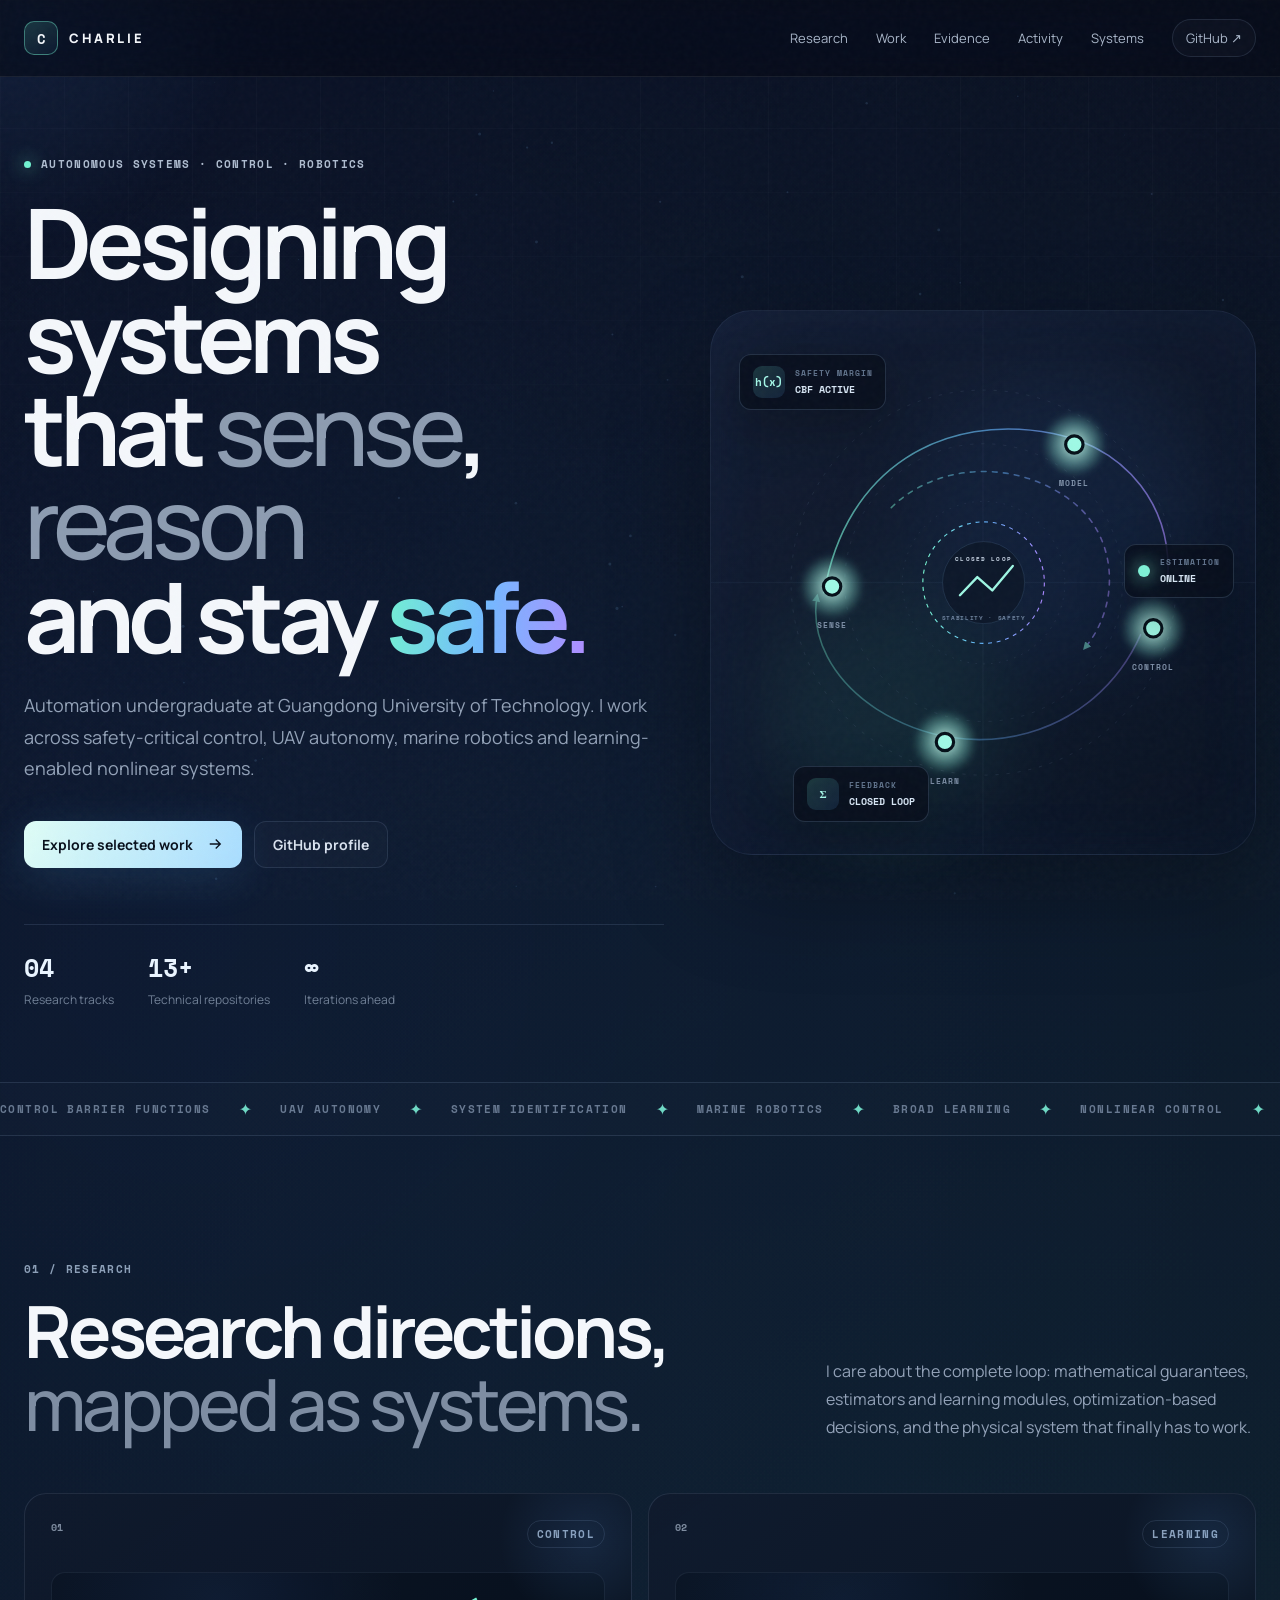
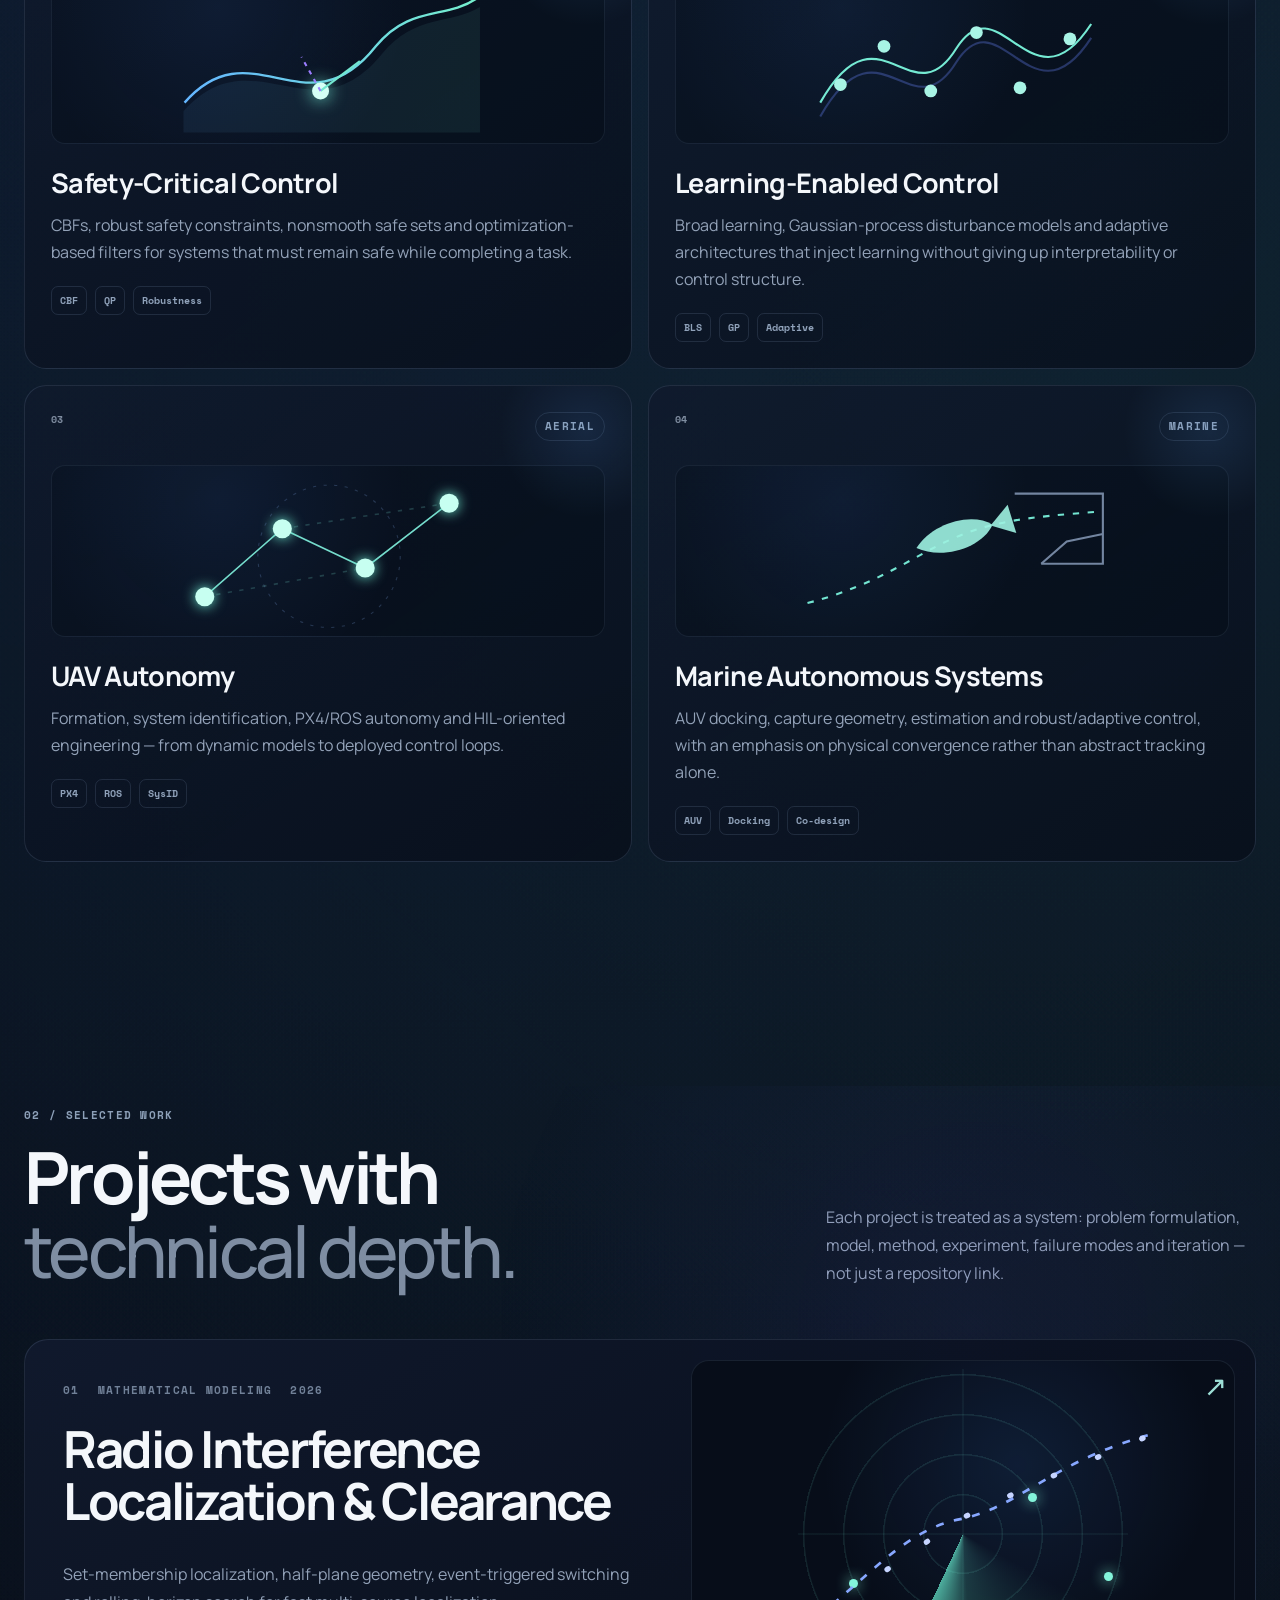
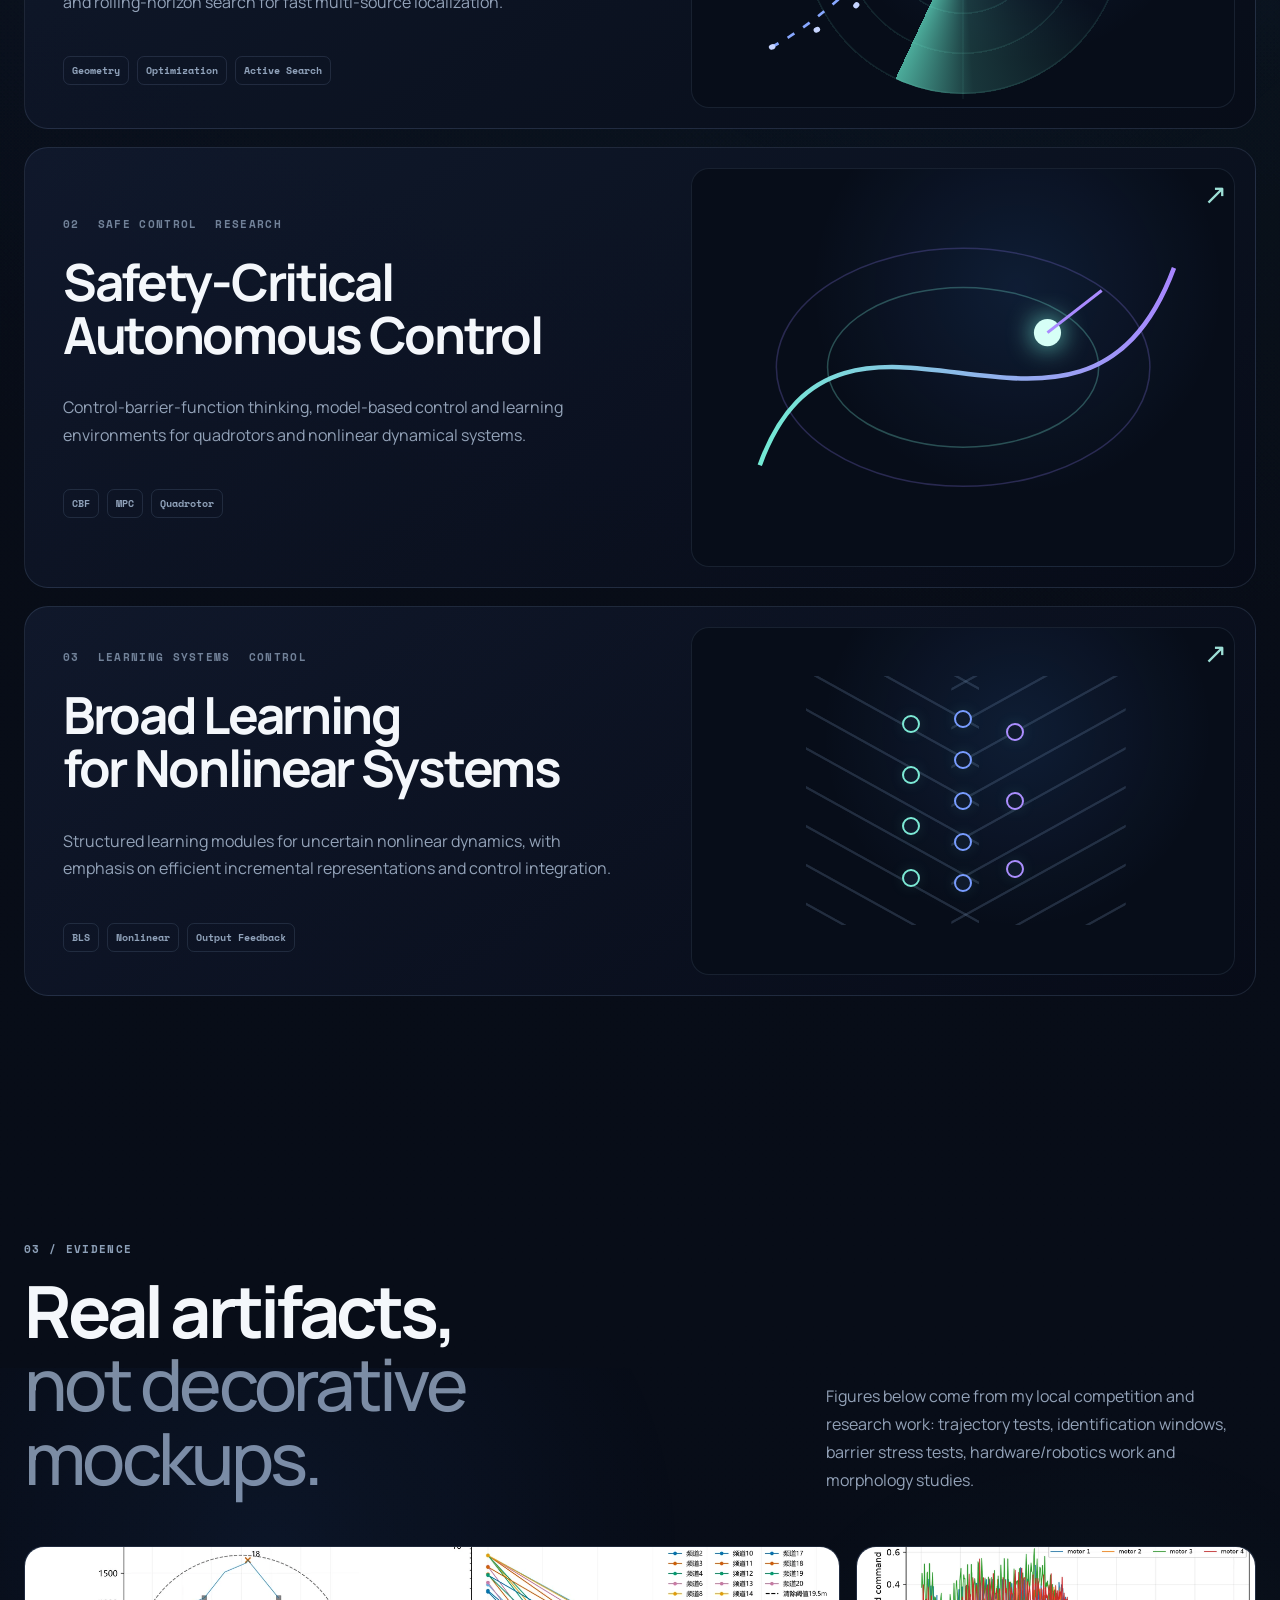
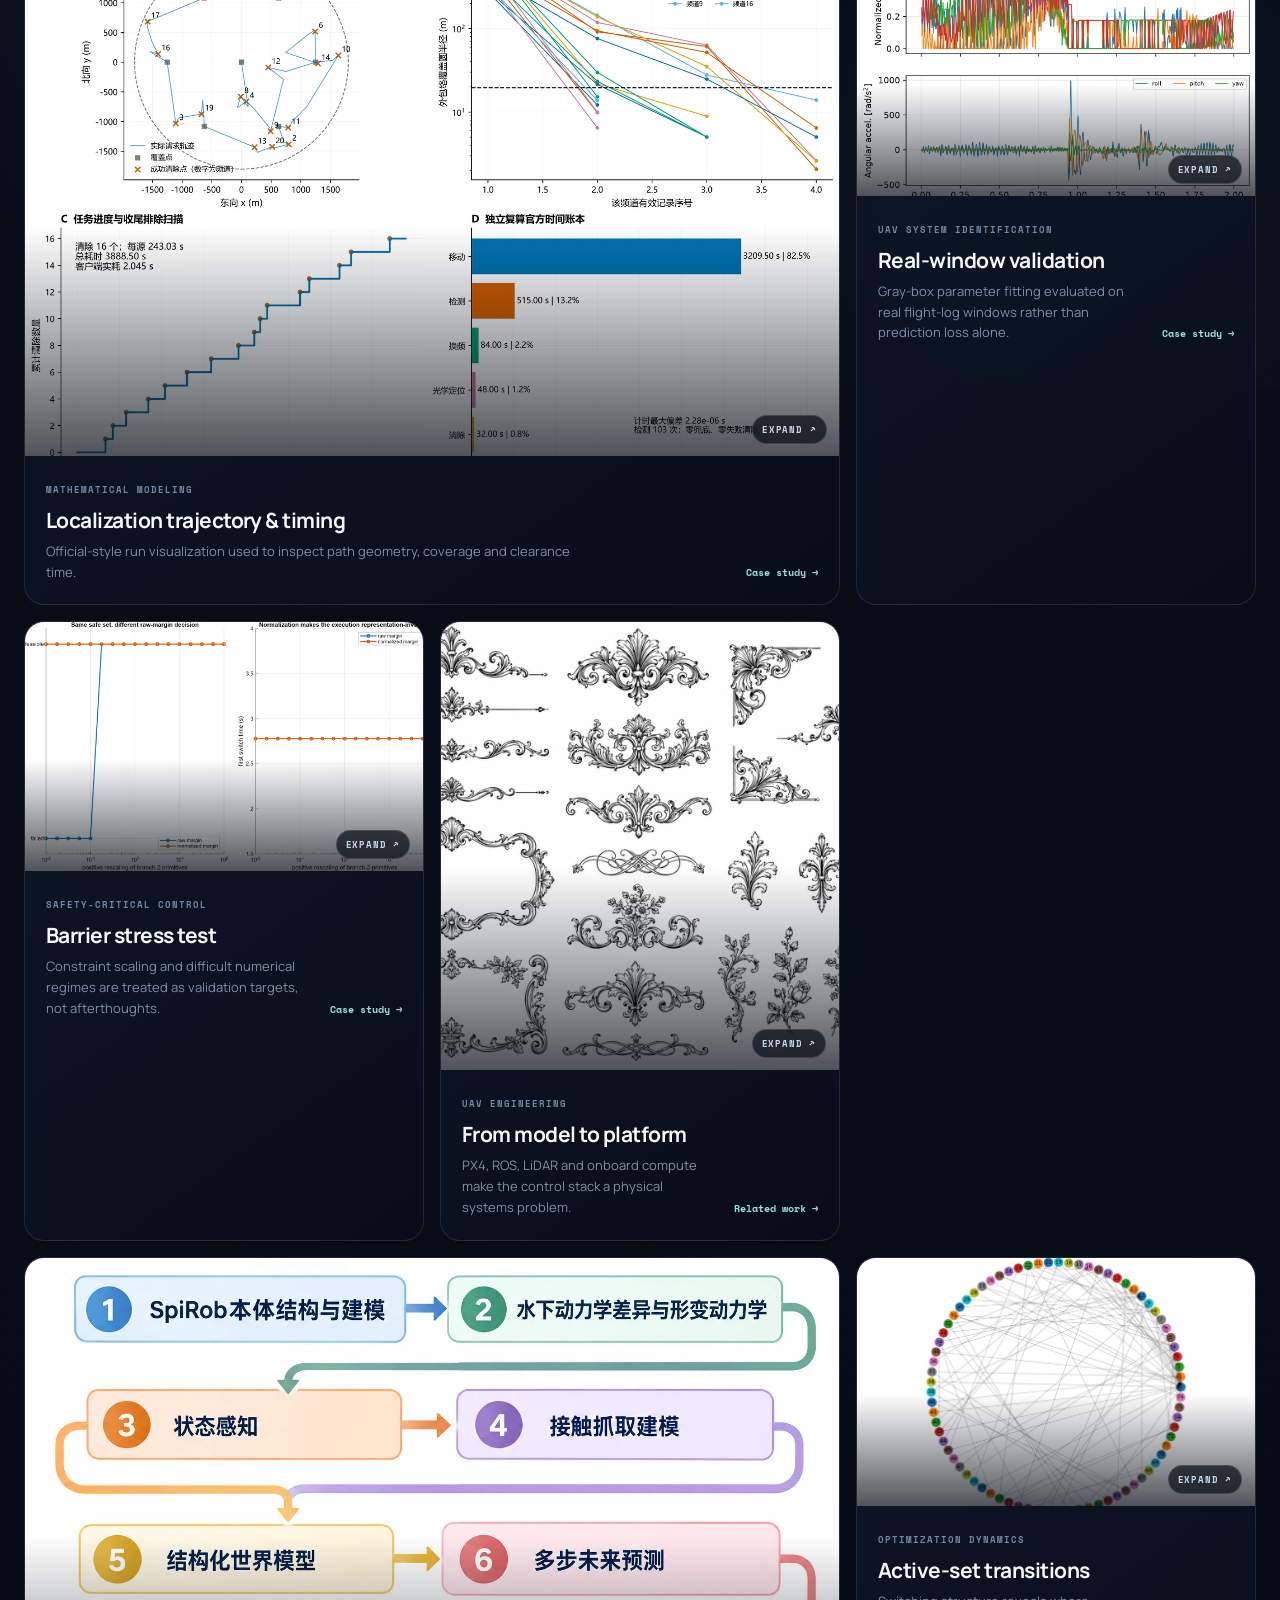
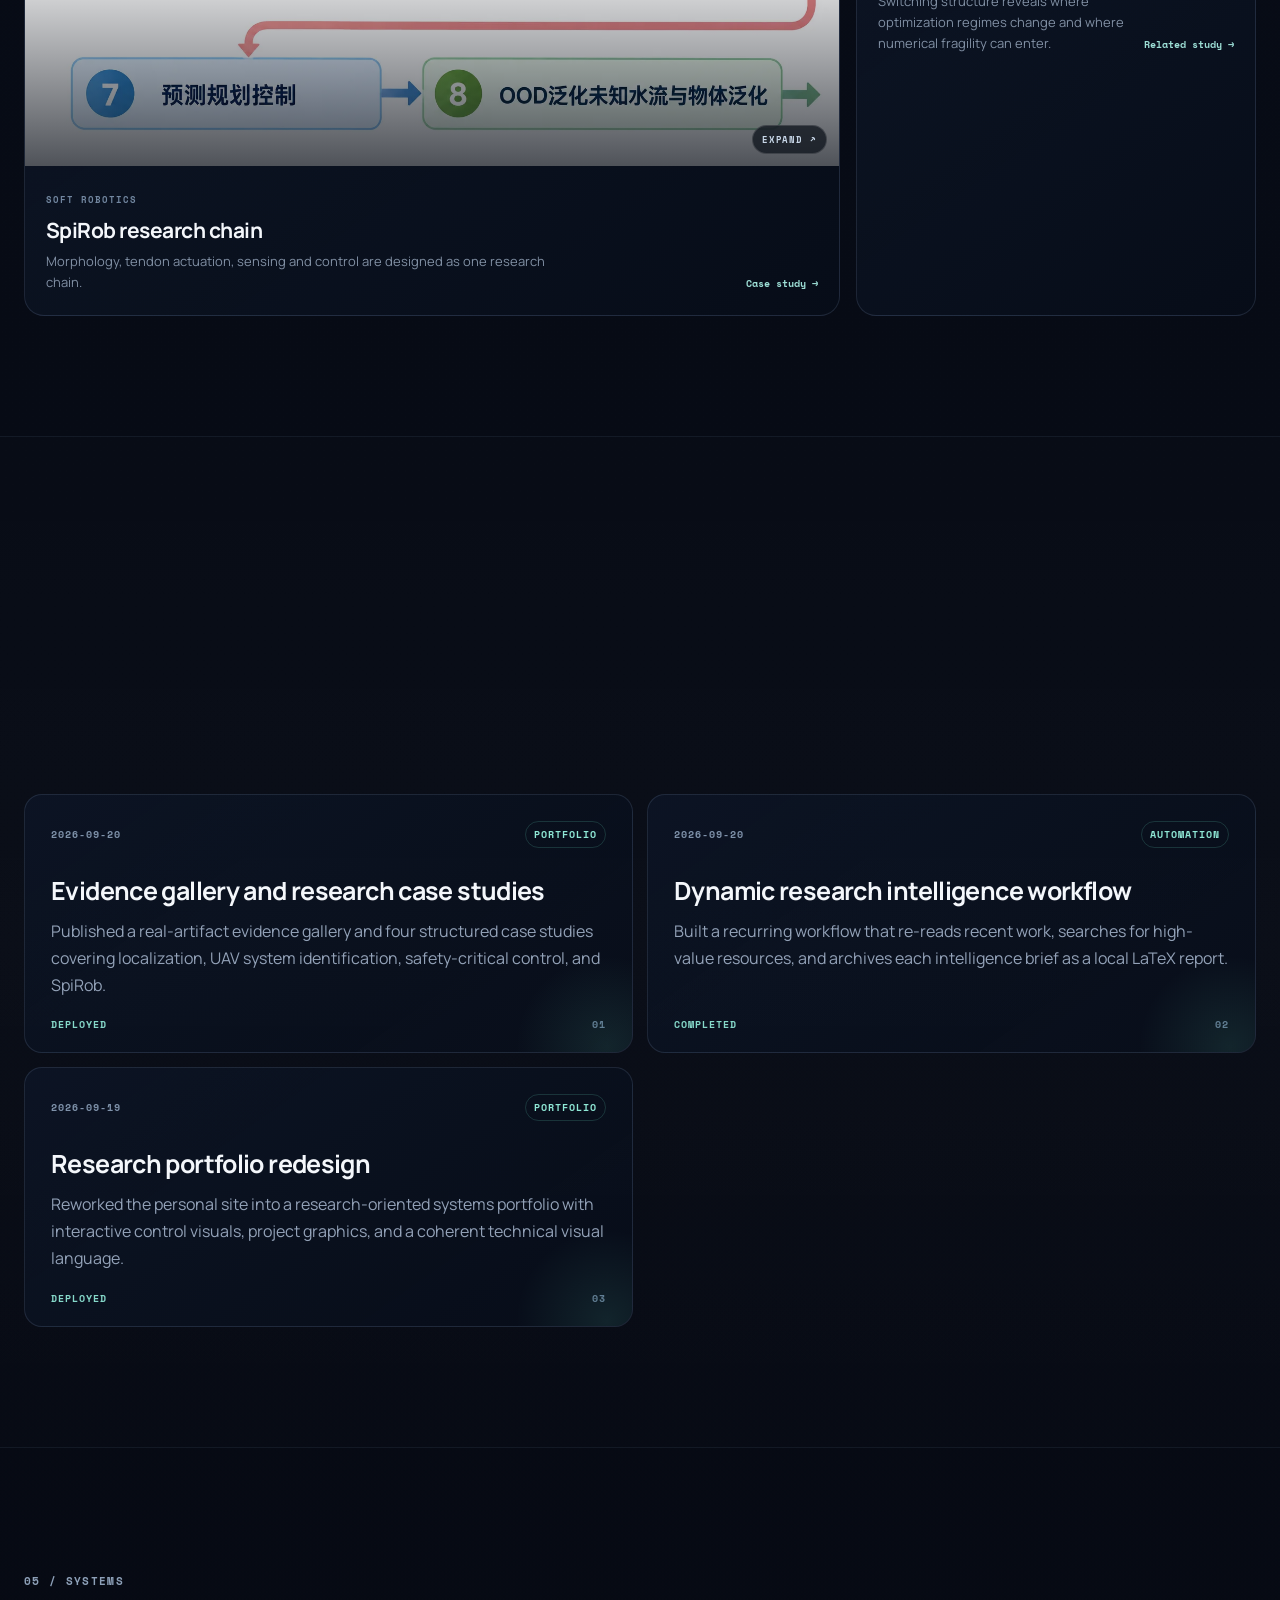
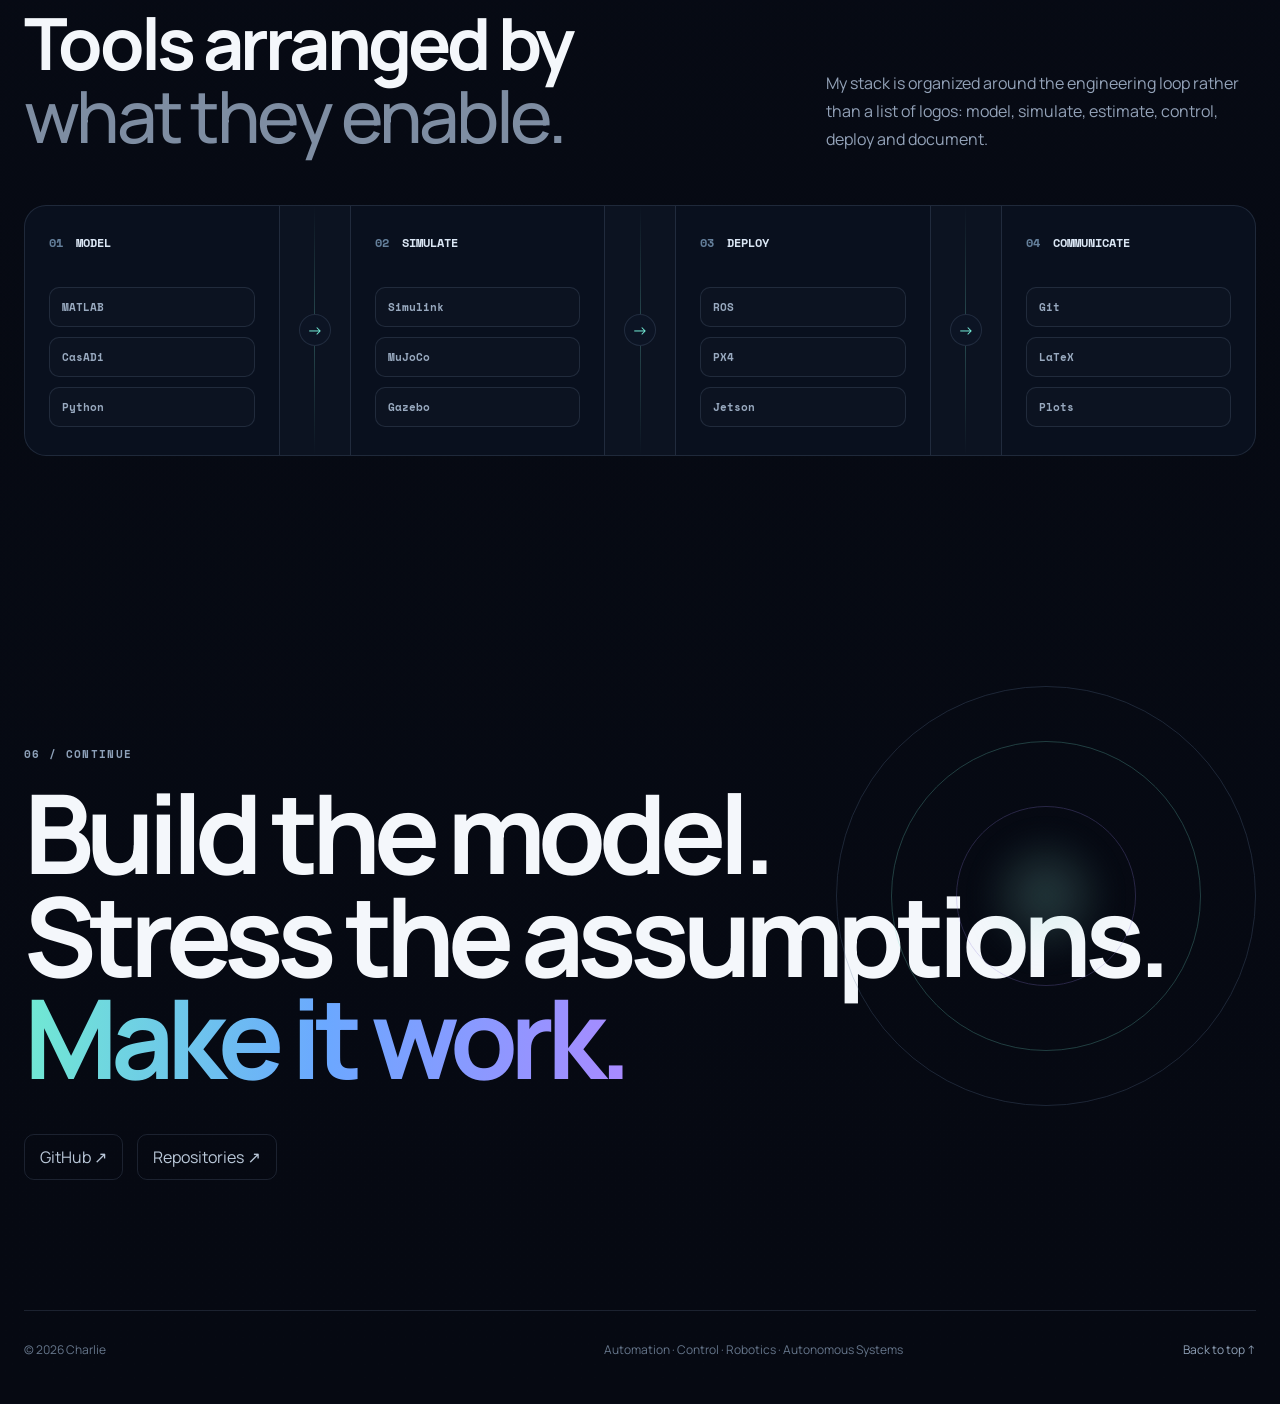
==== commit 930319f8: "Add automation-safe recent activity feed" ====
--- a/index.html
+++ b/index.html
@@ -23,7 +23,7 @@
     <nav class="shell nav">
       <a class="brand" href="#top" aria-label="Home"><span class="brand-mark">C</span><span class="brand-word">CHARLIE</span></a>
       <div class="nav-links">
-        <a href="#research">Research</a><a href="#work">Work</a><a href="#evidence">Evidence</a><a href="#systems">Systems</a>
+        <a href="#research">Research</a><a href="#work">Work</a><a href="#evidence">Evidence</a><a href="#activity">Activity</a><a href="#systems">Systems</a>
         <a class="nav-cta" href="https://github.com/charlie1552818" target="_blank" rel="noreferrer">GitHub <span>↗</span></a>
       </div>
     </nav>
--- a/activity.css
+++ b/activity.css
@@ -0,0 +1,10 @@
+.activity-section{position:relative;background:linear-gradient(180deg,rgba(255,255,255,.008),rgba(255,255,255,.018),rgba(255,255,255,.008));border-block:1px solid rgba(145,173,210,.08)}
+.activity-grid{display:grid;grid-template-columns:repeat(2,1fr);gap:14px}
+.activity-card{position:relative;display:block;min-height:220px;padding:26px;border:1px solid var(--line);border-radius:18px;background:linear-gradient(145deg,rgba(13,22,39,.84),rgba(8,14,26,.72));color:var(--text);text-decoration:none;overflow:hidden;transition:.3s}
+.activity-card::after{content:"";position:absolute;right:-70px;bottom:-90px;width:190px;height:190px;border-radius:50%;background:radial-gradient(circle,rgba(114,242,209,.10),transparent 68%)}
+.activity-card:hover{transform:translateY(-3px);border-color:rgba(114,242,209,.24);box-shadow:0 24px 70px rgba(0,0,0,.2)}
+.activity-top,.activity-foot{display:flex;align-items:center;justify-content:space-between;gap:16px;font:700 10px Space Mono,monospace;letter-spacing:.1em}
+.activity-date{color:#7f92aa}.activity-category{color:#8fe8d6;border:1px solid rgba(114,242,209,.16);padding:5px 8px;border-radius:999px}
+.activity-card h3{font-size:25px;letter-spacing:-.025em;margin:25px 0 10px;max-width:560px}.activity-card p{color:var(--muted);line-height:1.68;margin:0 0 28px}
+.activity-foot{position:absolute;left:26px;right:26px;bottom:20px;color:#60758f}.activity-foot span:first-child{color:#86d9ca}.activity-noscript{color:var(--muted)}
+@media(max-width:760px){.activity-grid{grid-template-columns:1fr}.activity-card{min-height:210px}}
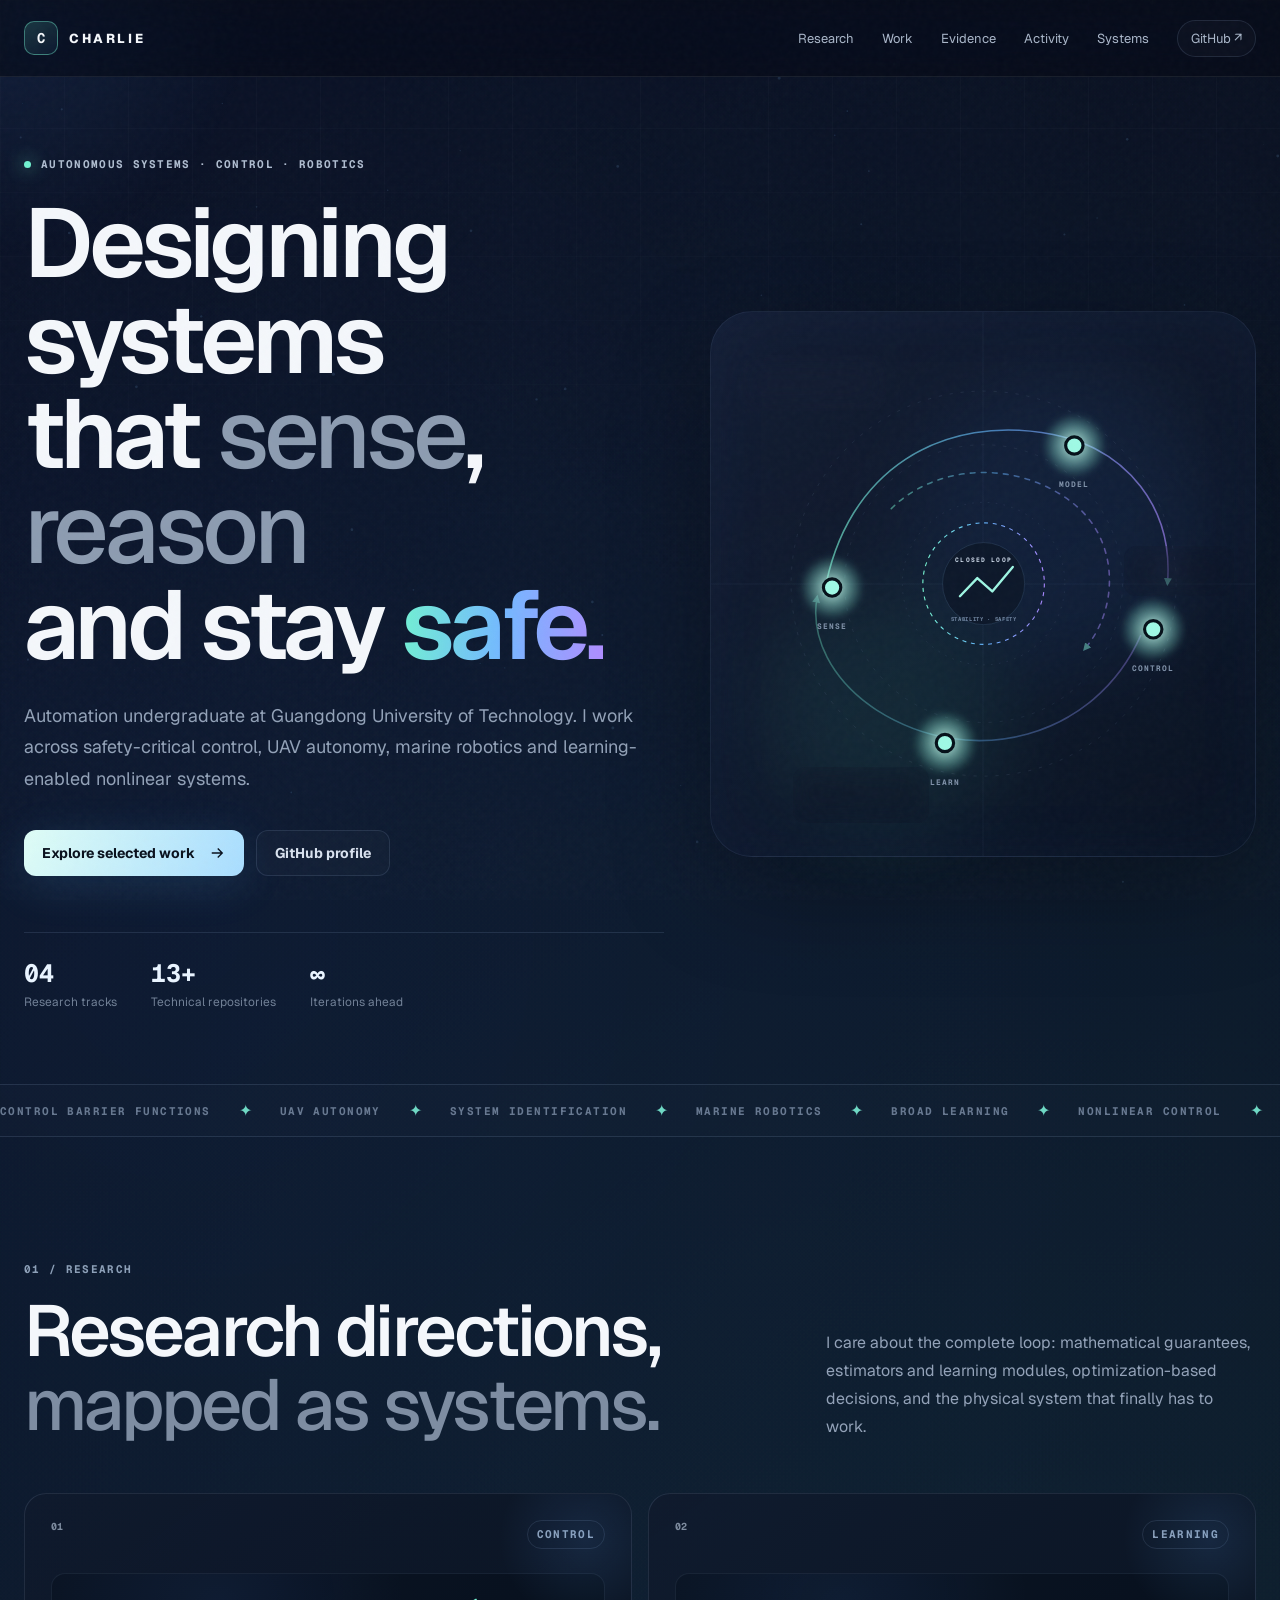
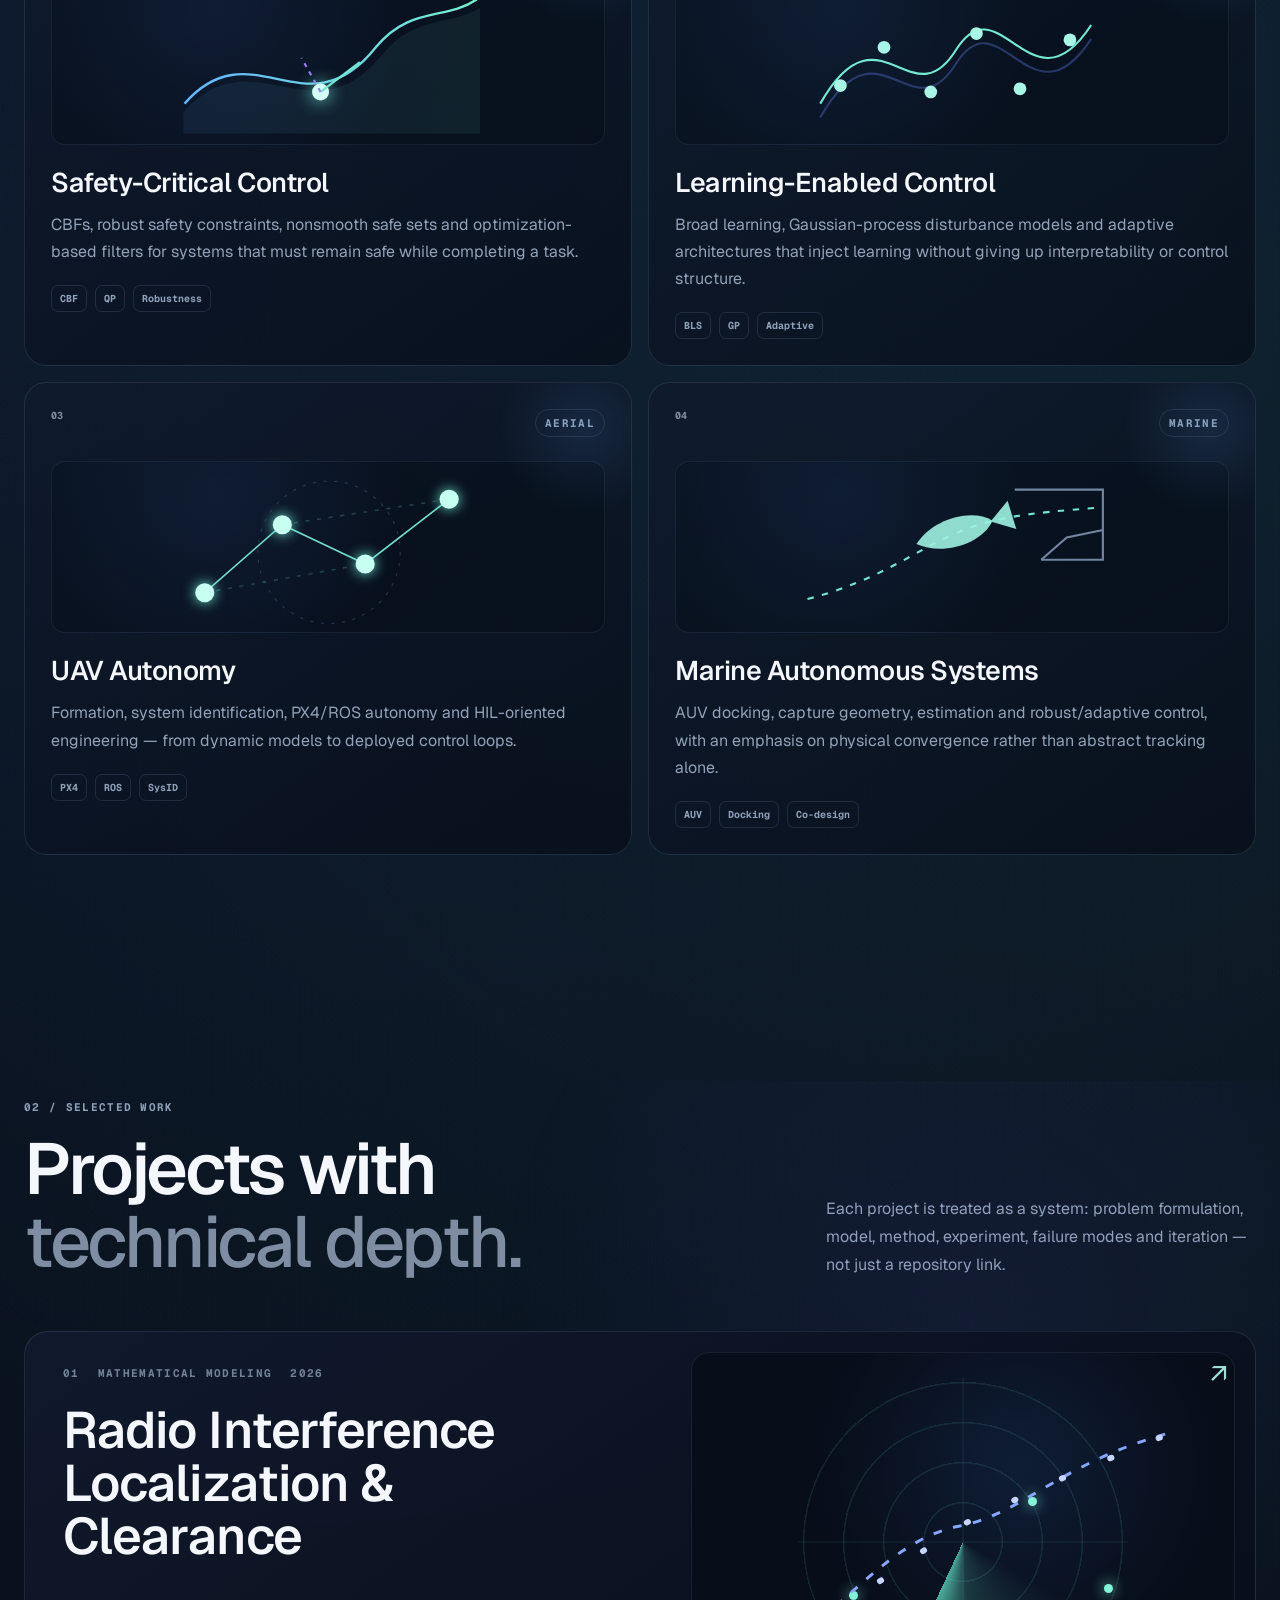
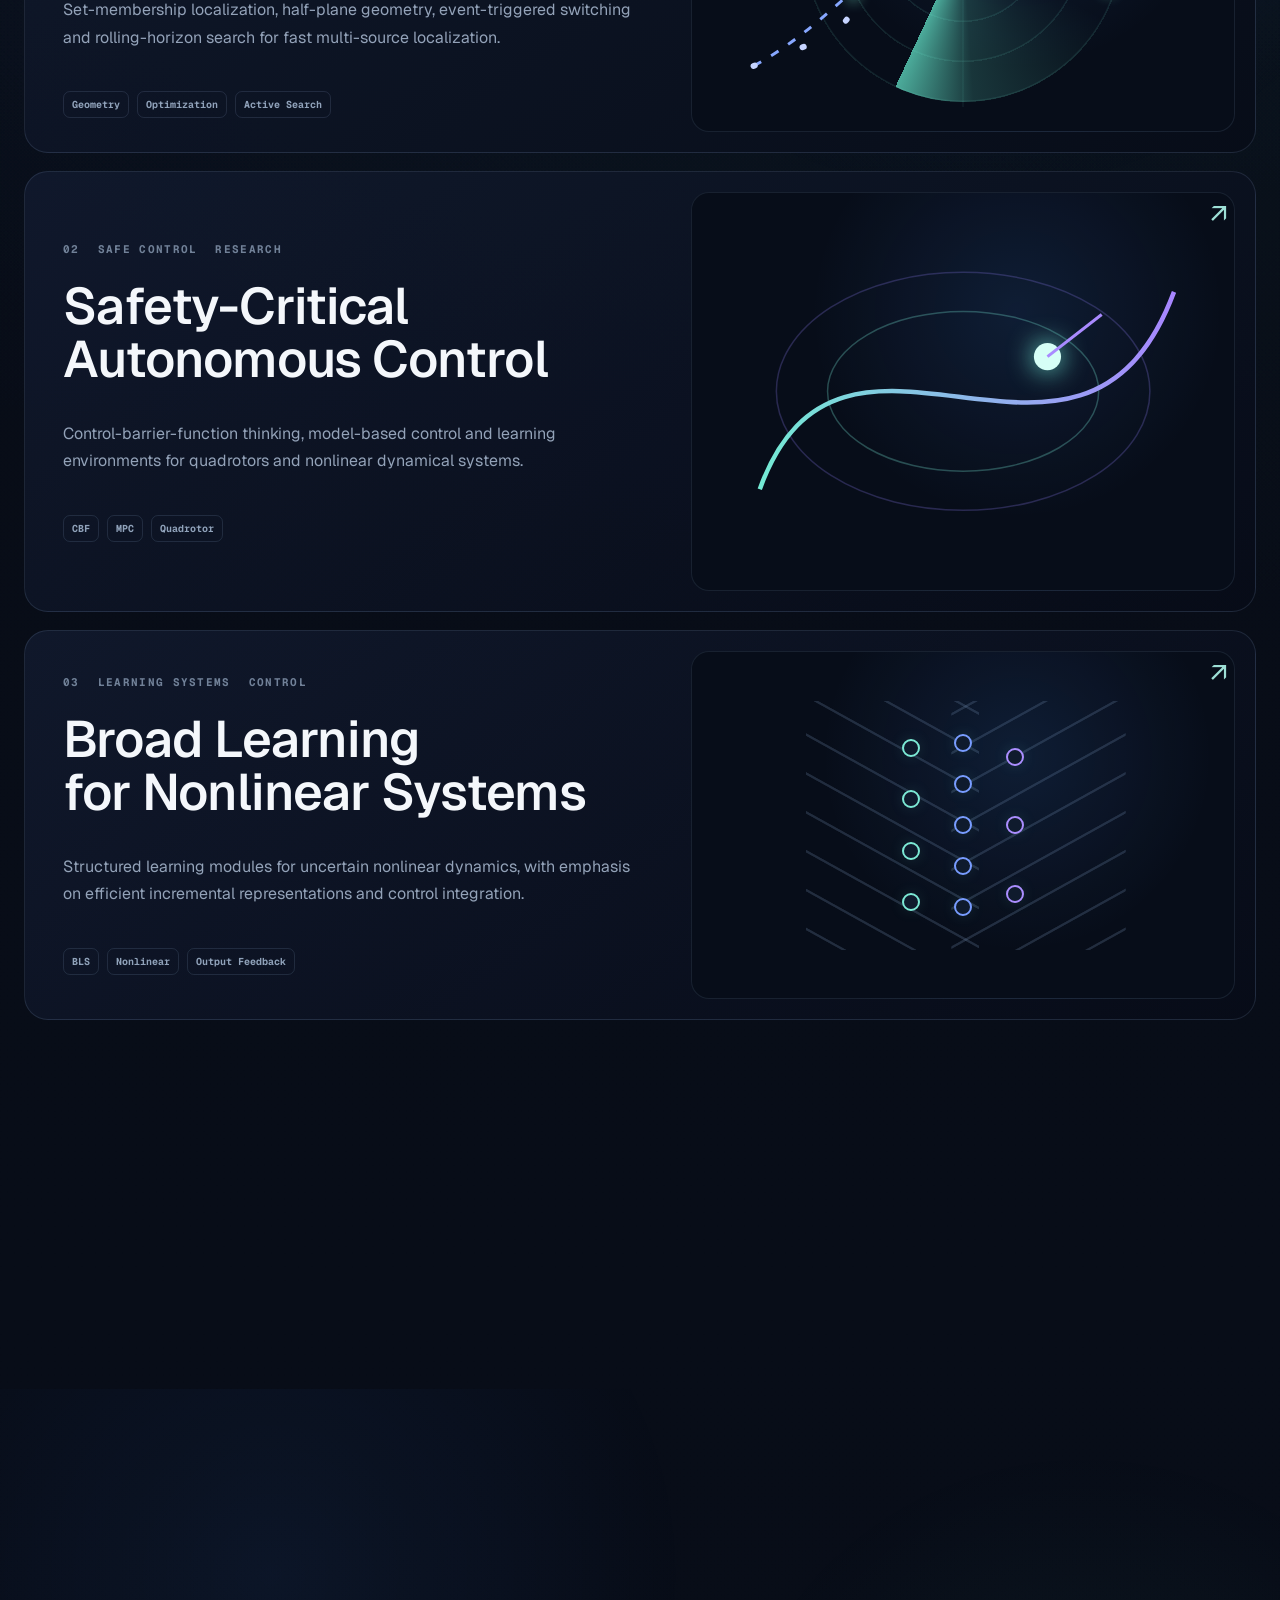
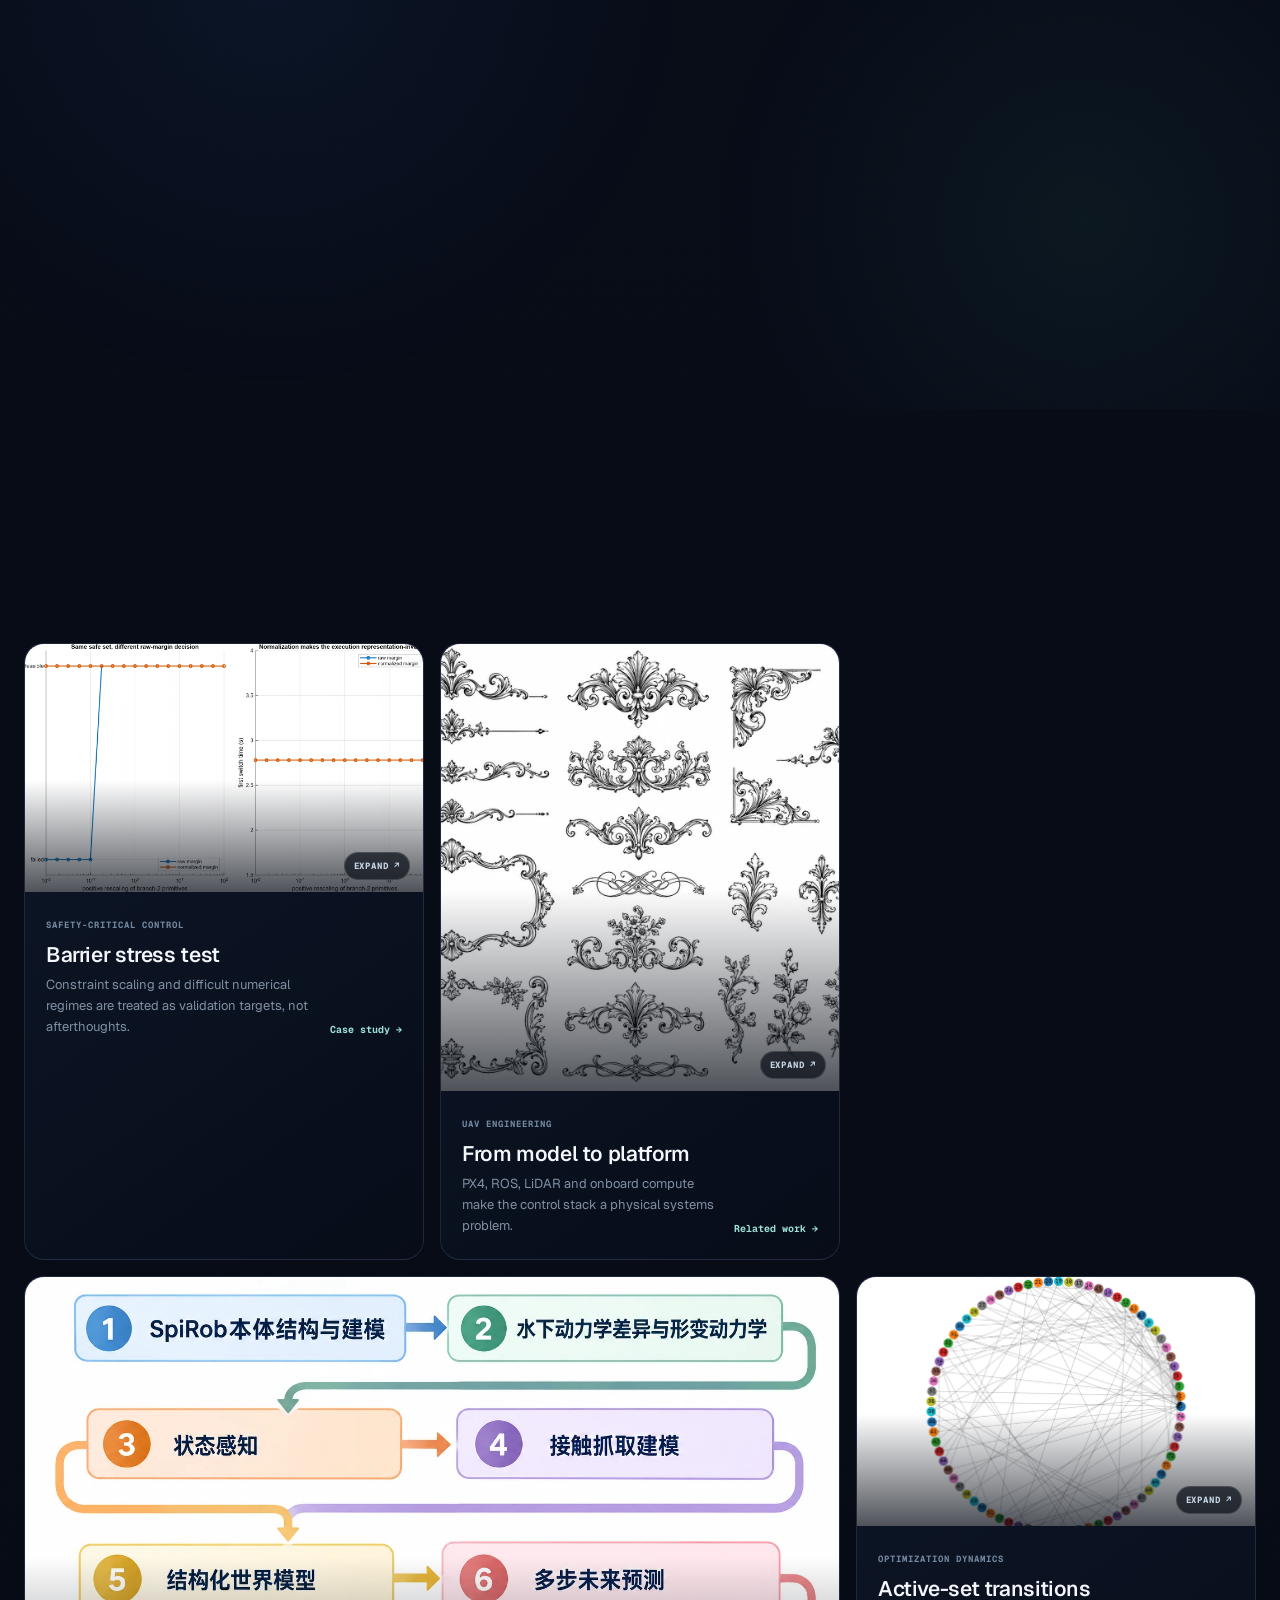
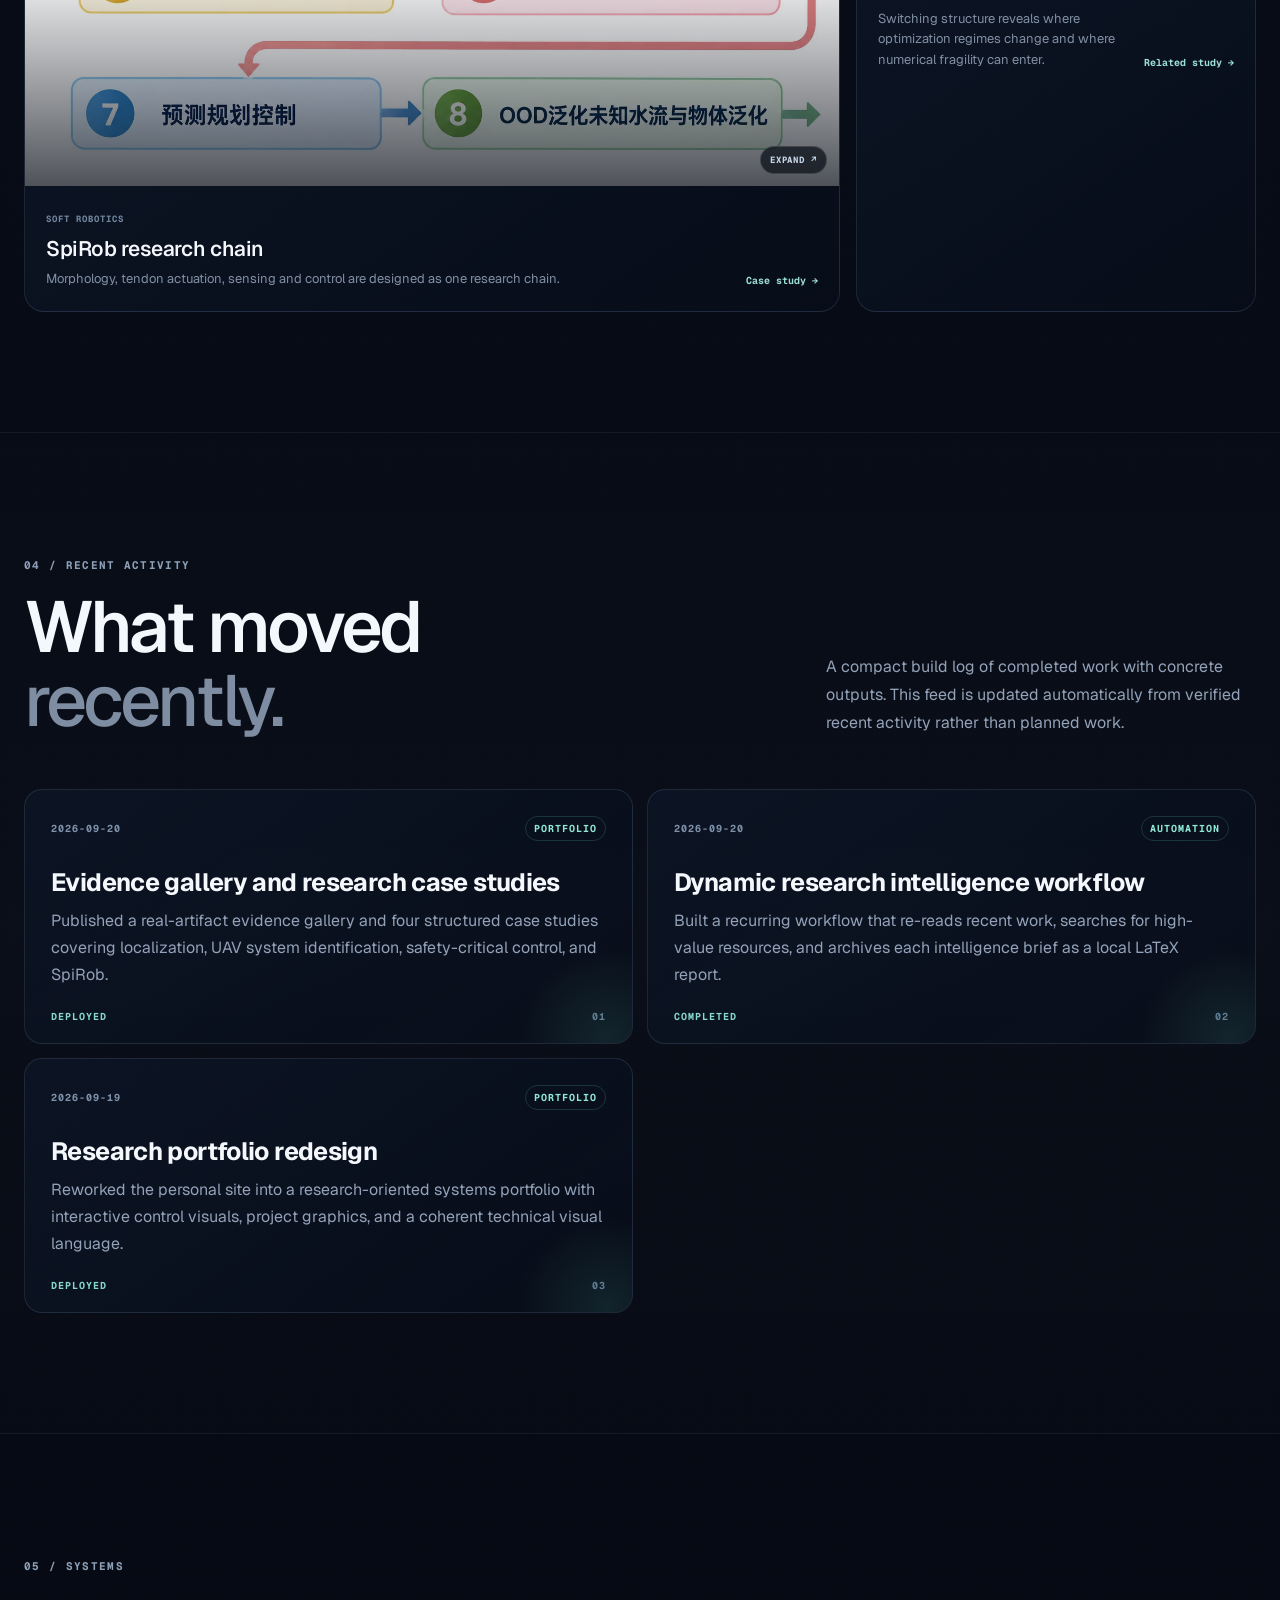
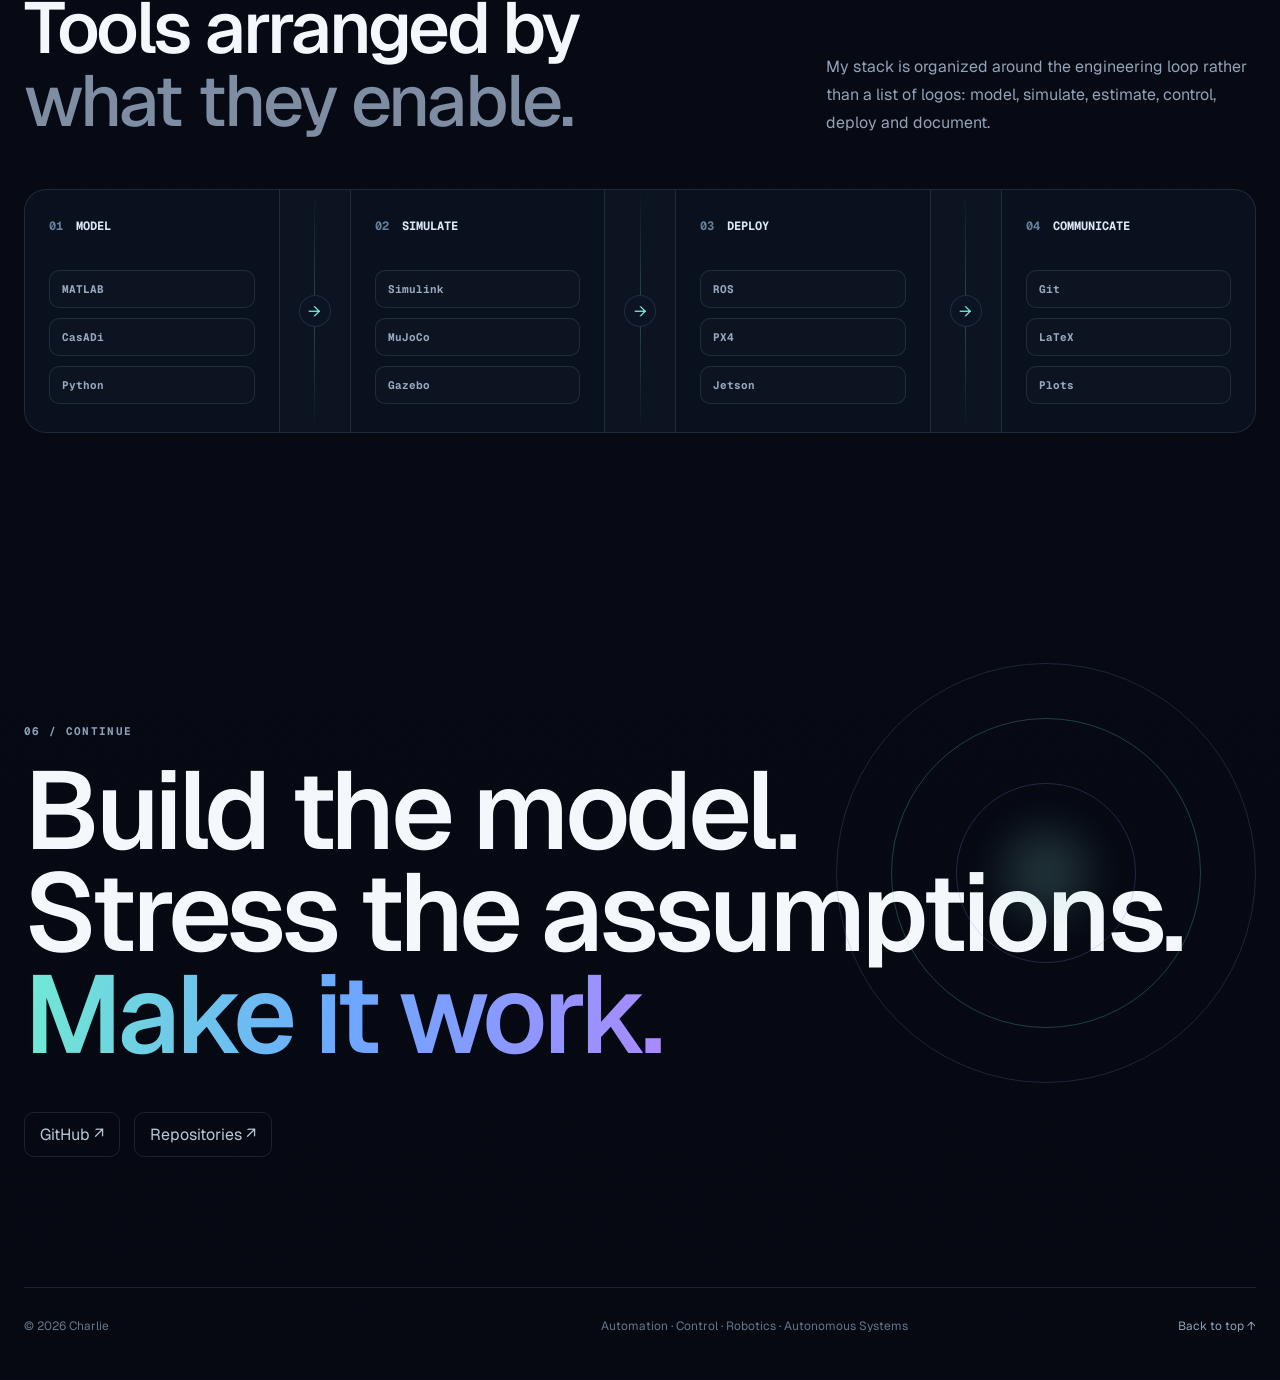
==== commit a548ad84: "Add research rail and professional typography" ====
--- a/index.html
+++ b/index.html
@@ -8,9 +8,10 @@
   <title>Charlie — Control · Robotics · Autonomous Systems</title>
   <link rel="preconnect" href="https://fonts.googleapis.com">
   <link rel="preconnect" href="https://fonts.gstatic.com" crossorigin>
-  <link href="https://fonts.googleapis.com/css2?family=Manrope:wght@400;500;600;700;800&family=Space+Mono:wght@400;700&display=swap" rel="stylesheet">
+  <link href="https://fonts.googleapis.com/css2?family=Geist:wght@400;500;600;700&family=Geist+Mono:wght@400;500;600&display=swap" rel="stylesheet">
   <link rel="stylesheet" href="style.css">
   <link rel="stylesheet" href="activity.css">
+  <link rel="stylesheet" href="rail.css">
   <link rel="icon" href="favicon.svg" type="image/svg+xml">
 </head>
 <body>
@@ -29,8 +30,38 @@
     </nav>
   </header>
 
+  <aside class="research-rail" aria-label="Portfolio directory">
+    <div class="rail-head">
+      <span class="rail-kicker">INDEX / 2026</span>
+      <strong>Research Portfolio</strong>
+      <span class="rail-live"><i></i> live build</span>
+    </div>
+    <nav class="rail-nav" aria-label="Page sections">
+      <a href="#overview" data-rail-target="overview"><span>00</span><b>Overview</b></a>
+      <a href="#research" data-rail-target="research"><span>01</span><b>Research</b></a>
+      <a href="#work" data-rail-target="work"><span>02</span><b>Selected work</b></a>
+      <a href="#evidence" data-rail-target="evidence"><span>03</span><b>Evidence</b></a>
+      <a href="#activity" data-rail-target="activity"><span>04</span><b>Recent activity</b></a>
+      <a href="#systems" data-rail-target="systems"><span>05</span><b>Systems</b></a>
+      <a href="#continue" data-rail-target="continue"><span>06</span><b>Continue</b></a>
+    </nav>
+    <div class="rail-progress-block">
+      <div class="rail-progress-label"><span>READING POSITION</span><em id="rail-percent">00%</em></div>
+      <div class="rail-track"><i id="rail-progress"></i></div>
+    </div>
+    <div class="rail-meta">
+      <div><span>FOCUS</span><b>Control · Robotics</b></div>
+      <div><span>STATUS</span><b>Research / Build</b></div>
+    </div>
+    <div class="rail-actions">
+      <a href="https://github.com/charlie1552818" target="_blank" rel="noreferrer">GitHub ↗</a>
+      <a href="#activity">Build log ↓</a>
+    </div>
+  </aside>
+
+
   <main id="top">
-    <section class="hero shell">
+    <section id="overview" class="hero shell">
       <div class="hero-copy reveal">
         <div class="kicker"><span class="status-dot"></span> AUTONOMOUS SYSTEMS · CONTROL · ROBOTICS</div>
         <h1>Designing systems<br>that <em>sense</em>, <em>reason</em><br>and stay <span class="gradient-text">safe.</span></h1>
@@ -153,7 +184,7 @@
       </div>
     </section>
 
-    <section class="closing shell reveal"><div class="closing-orb"><span></span><span></span><span></span></div><p class="section-index">06 / CONTINUE</p><h2>Build the model.<br>Stress the assumptions.<br><span>Make it work.</span></h2><div class="closing-links"><a href="https://github.com/charlie1552818" target="_blank" rel="noreferrer">GitHub ↗</a><a href="https://github.com/charlie1552818?tab=repositories" target="_blank" rel="noreferrer">Repositories ↗</a></div></section>
+    <section id="continue" class="closing shell reveal"><div class="closing-orb"><span></span><span></span><span></span></div><p class="section-index">06 / CONTINUE</p><h2>Build the model.<br>Stress the assumptions.<br><span>Make it work.</span></h2><div class="closing-links"><a href="https://github.com/charlie1552818" target="_blank" rel="noreferrer">GitHub ↗</a><a href="https://github.com/charlie1552818?tab=repositories" target="_blank" rel="noreferrer">Repositories ↗</a></div></section>
   </main>
 
   <dialog id="lightbox" class="lightbox">
@@ -163,6 +194,7 @@
   </dialog>
 
   <footer class="shell footer"><span>© 2026 Charlie</span><span>Automation · Control · Robotics · Autonomous Systems</span><a href="#top">Back to top ↑</a></footer>
+  <script src="rail.js"></script>
   <script src="activity-data.js"></script>
   <script src="script.js"></script>
 </body></html>
--- a/style.css
+++ b/style.css
@@ -1,2 +1,2 @@
-:root{--bg:#070b14;--panel:rgba(15,23,40,.72);--text:#f4f7fb;--muted:#93a2b8;--line:rgba(144,170,205,.16);--cyan:#72f2d1;--blue:#5fa8ff;--violet:#9c7cff;--max:1240px}*{box-sizing:border-box}html{scroll-behavior:smooth}body{margin:0;background:radial-gradient(circle at 15% 10%,rgba(55,104,255,.11),transparent 32%),radial-gradient(circle at 85% 20%,rgba(78,245,207,.08),transparent 26%),linear-gradient(180deg,#070b14 0%,#080d18 48%,#060912 100%);color:var(--text);font-family:Manrope,system-ui,sans-serif;overflow-x:hidden}body::before{content:"";position:fixed;inset:0;pointer-events:none;background-image:linear-gradient(rgba(255,255,255,.025) 1px,transparent 1px),linear-gradient(90deg,rgba(255,255,255,.025) 1px,transparent 1px);background-size:64px 64px;mask-image:linear-gradient(to bottom,black,transparent 82%);z-index:-3}#field{position:fixed;inset:0;width:100%;height:100%;z-index:-4;opacity:.56}.noise{position:fixed;inset:0;pointer-events:none;z-index:40;opacity:.035;background-image:url("data:image/svg+xml,%3Csvg viewBox='0 0 180 180' xmlns='http://www.w3.org/2000/svg'%3E%3Cfilter id='n'%3E%3CfeTurbulence type='fractalNoise' baseFrequency='.85' numOctaves='4' stitchTiles='stitch'/%3E%3C/filter%3E%3Crect width='100%25' height='100%25' filter='url(%23n)' opacity='.7'/%3E%3C/svg%3E")}.cursor-glow{position:fixed;width:520px;height:520px;border-radius:50%;background:radial-gradient(circle,rgba(88,159,255,.10),rgba(88,159,255,0) 70%);pointer-events:none;transform:translate(-50%,-50%);z-index:-2}.shell{width:min(calc(100% - 48px),var(--max));margin:auto}.site-header{position:sticky;top:0;z-index:30;border-bottom:1px solid rgba(255,255,255,.07);background:rgba(7,11,20,.62);backdrop-filter:blur(18px) saturate(140%)}.nav{height:76px;display:flex;align-items:center;justify-content:space-between}.brand{display:flex;align-items:center;gap:11px;text-decoration:none;color:var(--text)}.brand-mark{width:34px;height:34px;display:grid;place-items:center;border:1px solid rgba(114,242,209,.42);border-radius:10px;background:linear-gradient(145deg,rgba(114,242,209,.17),rgba(95,168,255,.05));font:700 14px Space Mono}.brand-word{font-size:13px;letter-spacing:.20em;font-weight:800}.nav-links{display:flex;align-items:center;gap:28px}.nav-links a{font-size:13px;text-decoration:none;color:#aab7ca}.nav-links a:hover{color:#fff}.nav-cta{padding:9px 13px;border:1px solid var(--line);border-radius:999px;background:rgba(255,255,255,.025)}.hero{min-height:calc(100vh - 76px);display:grid;grid-template-columns:1.08fr .92fr;gap:46px;align-items:center;padding:80px 0 74px}.kicker,.section-index,.project-meta,.tag{font:700 11px/1.3 Space Mono,monospace;letter-spacing:.12em;color:#8da0b8}.kicker{display:flex;align-items:center;gap:10px;color:#afbdd0}.status-dot{width:7px;height:7px;border-radius:50%;background:var(--cyan);box-shadow:0 0 18px var(--cyan);animation:pulse 2s ease-in-out infinite}.hero h1{font-size:clamp(54px,7.6vw,104px);line-height:.96;letter-spacing:-.062em;margin:24px 0 28px;max-width:820px;font-weight:700}.hero h1 em{font-style:normal;color:#8d9cb1;font-weight:500}.gradient-text{background:linear-gradient(95deg,var(--cyan),#74b9ff 50%,#b18cff);-webkit-background-clip:text;background-clip:text;color:transparent}.lead{max-width:720px;color:var(--muted);font-size:18px;line-height:1.75}.hero-actions{display:flex;gap:12px;margin:36px 0 56px}.button{display:inline-flex;align-items:center;gap:13px;padding:13px 18px;border-radius:12px;text-decoration:none;font-size:14px;font-weight:700;transition:.25s}.button svg{width:18px;fill:none;stroke:currentColor;stroke-width:1.8}.button-primary{background:linear-gradient(115deg,#dffdf6,#a9ddff);color:#09111d;box-shadow:0 10px 45px rgba(88,183,255,.14)}.button-primary:hover{transform:translateY(-2px);box-shadow:0 16px 50px rgba(88,183,255,.24)}.button-ghost{border:1px solid var(--line);color:#d9e2ef;background:rgba(255,255,255,.02)}.button-ghost:hover{background:rgba(255,255,255,.05);border-color:rgba(114,242,209,.35)}.hero-stats{display:flex;gap:34px;padding-top:24px;border-top:1px solid var(--line)}.hero-stats div{display:flex;flex-direction:column;gap:5px}.hero-stats strong{font:700 25px Space Mono;color:#e9f4ff}.hero-stats span{font-size:12px;color:#718096}.hero-visual{position:relative;min-height:610px;display:grid;place-items:center}.visual-halo{position:absolute;border-radius:50%;filter:blur(40px);opacity:.18}.halo-a{width:300px;height:300px;background:#3f8cff;right:8%;top:15%}.halo-b{width:240px;height:240px;background:#54f2c9;left:10%;bottom:10%}.control-orbit{position:relative;width:min(100%,610px);aspect-ratio:1;border:1px solid rgba(115,150,196,.13);border-radius:42px;background:linear-gradient(145deg,rgba(22,32,54,.72),rgba(8,14,27,.5));box-shadow:inset 0 0 80px rgba(82,129,255,.04),0 35px 100px rgba(0,0,0,.28);backdrop-filter:blur(14px);overflow:hidden}.control-orbit::before{content:"";position:absolute;inset:0;background:linear-gradient(90deg,transparent 49.8%,rgba(123,159,201,.06) 50%,transparent 50.2%),linear-gradient(transparent 49.8%,rgba(123,159,201,.06) 50%,transparent 50.2%)}.system-map{position:absolute;inset:5%;width:90%;height:90%;overflow:visible}.orbit{fill:none;stroke:#6a7f9c;stroke-width:1;stroke-dasharray:4 10;opacity:.22}.orbit-mid{opacity:.18}.orbit-inner{stroke-dasharray:2 8}.flow{fill:none;stroke:url(#gA);stroke-width:2;opacity:.63;stroke-linecap:round}.flow-b{opacity:.34}.flow-c{stroke-dasharray:6 8;opacity:.48}.node circle:not(.node-glow){fill:#9ff9e5;stroke:#06111a;stroke-width:4}.node-glow{fill:url(#nodeGlow);filter:url(#softGlow)}.node text{fill:#7f91a8;font:700 10px Space Mono;text-anchor:middle;letter-spacing:.12em}.core-ring{fill:none;stroke:url(#gA);stroke-width:1.4;stroke-dasharray:5 6}.core-fill{fill:rgba(14,24,42,.92);stroke:rgba(137,185,232,.17)}.core-wave{fill:none;stroke:#9ef6e3;stroke-width:3;stroke-linecap:round;stroke-linejoin:round}.core-label{fill:#c9d6e6;font:700 8px Space Mono;text-anchor:middle;letter-spacing:.18em}.core-sub{fill:#6e839e;font:700 7px Space Mono;text-anchor:middle;letter-spacing:.12em}.system-map .node{transform-box:fill-box;transform-origin:center;animation:nodeFloat 5s ease-in-out infinite}.system-map .n2{animation-delay:-1.2s}.system-map .n3{animation-delay:-2.5s}.system-map .n4{animation-delay:-3.5s}.core-ring{transform-box:fill-box;transform-origin:center;animation:spin 18s linear infinite}.floating-chip{position:absolute;display:flex;align-items:center;gap:10px;padding:11px 13px;border:1px solid rgba(141,175,215,.2);background:rgba(8,15,28,.78);border-radius:12px;backdrop-filter:blur(14px);box-shadow:0 18px 50px rgba(0,0,0,.24)}.floating-chip small{display:block;color:#62758e;font:700 8px Space Mono;letter-spacing:.12em}.floating-chip b{display:block;color:#d8e6f5;font:700 10px Space Mono;margin-top:3px}.chip-icon{display:grid;place-items:center;width:32px;height:32px;border-radius:9px;background:linear-gradient(135deg,rgba(114,242,209,.17),rgba(95,168,255,.12));color:#a6f8e8;font:700 11px Space Mono}.pulse-dot{width:12px;height:12px;border-radius:50%;background:#7ff1d6;box-shadow:0 0 18px #7ff1d6}.chip-top{top:8%;left:5%;animation:floatY 4.8s ease-in-out infinite}.chip-right{right:4%;top:43%;animation:floatY 5.7s ease-in-out infinite -1s}.chip-bottom{left:15%;bottom:6%;animation:floatY 5.2s ease-in-out infinite -2s}.marquee-wrap{border-block:1px solid var(--line);overflow:hidden;background:rgba(255,255,255,.012)}.marquee{display:flex;gap:28px;align-items:center;width:max-content;padding:15px 0;animation:marquee 28s linear infinite}.marquee span{font:700 11px Space Mono;letter-spacing:.13em;color:#687991}.marquee i{color:#6fd8c4;font-style:normal}.section{padding:120px 0}.section-head{display:grid;grid-template-columns:1fr 430px;gap:70px;align-items:end;margin-bottom:52px}.section-head h2{font-size:clamp(42px,6vw,72px);line-height:1.02;letter-spacing:-.052em;margin:16px 0 0}.section-head h2 span{color:#7e8da2;font-weight:500}.section-head>p{color:var(--muted);line-height:1.75;margin:0}.research-grid{display:grid;grid-template-columns:repeat(2,1fr);gap:16px}.research-card{position:relative;min-height:440px;padding:26px;border:1px solid var(--line);border-radius:22px;background:linear-gradient(145deg,rgba(16,26,45,.78),rgba(7,13,25,.74));overflow:hidden;transition:.35s}.research-card:hover{transform:translateY(-5px);border-color:rgba(113,205,224,.26);box-shadow:0 30px 80px rgba(0,0,0,.22)}.research-card::after{content:"";position:absolute;width:180px;height:180px;border-radius:50%;background:radial-gradient(circle,rgba(95,168,255,.12),transparent 68%);right:-45px;top:-45px}.card-top{display:flex;justify-content:space-between;color:#7f8da0;font:700 10px Space Mono}.tag{padding:6px 9px;border:1px solid var(--line);border-radius:999px}.mini-viz{height:172px;margin:24px 0 20px;border-radius:14px;border:1px solid rgba(147,175,210,.10);background:radial-gradient(circle at 30% 20%,rgba(82,139,255,.08),transparent 46%),rgba(3,8,16,.28);overflow:hidden}.mini-viz svg{width:100%;height:100%}.research-card h3{font-size:27px;letter-spacing:-.025em;margin:0 0 11px}.research-card p{color:var(--muted);line-height:1.7;margin:0}.card-foot{display:flex;gap:8px;margin-top:20px;flex-wrap:wrap}.card-foot span,.project-tags span{font:700 10px Space Mono;color:#90a2ba;border:1px solid var(--line);padding:6px 8px;border-radius:7px}.safe-boundary{fill:none;stroke:url(#safeGrad);stroke-width:2.2}.safe-area{fill:url(#safeGrad);opacity:.08}.agent-dot{fill:#d5fff6;filter:drop-shadow(0 0 8px #78edd4)}.vector{stroke:#73e7d0;stroke-width:2}.constraint{stroke:#9b7dff;stroke-dasharray:4 5}.signal{fill:none;stroke:#75ead3;stroke-width:2}.signal-ghost{stroke:#6a86ff;opacity:.32}.feature-nodes circle{fill:#a8f4e5}.formation-link{fill:none;stroke:#75dccc;stroke-width:1.5}.formation-link.faint{opacity:.22;stroke-dasharray:4 7}.drone circle{fill:#c7fff1;filter:drop-shadow(0 0 6px #71ecd2)}.range-ring{fill:none;stroke:#6582b6;stroke-dasharray:3 7;opacity:.32}.dock-path{fill:none;stroke:#73e5d1;stroke-width:2;stroke-dasharray:6 8}.dock-frame,.dock-guide{fill:none;stroke:#7385a0;stroke-width:2}.auv{fill:#9ef2e1;opacity:.9}.section-work{position:relative}.section-work::before{content:"";position:absolute;inset:6% 0 auto 0;height:700px;background:radial-gradient(circle at 76% 34%,rgba(112,91,255,.07),transparent 45%);pointer-events:none}.project-stack{display:grid;gap:18px}.project-card{position:relative;display:grid;grid-template-columns:1.05fr .95fr;min-height:390px;border:1px solid var(--line);border-radius:24px;overflow:hidden;text-decoration:none;color:var(--text);background:linear-gradient(145deg,rgba(17,26,46,.88),rgba(7,12,24,.88));transition:.35s}.project-card:hover{transform:translateY(-5px);border-color:rgba(134,181,226,.26);box-shadow:0 34px 90px rgba(0,0,0,.25)}.project-copy{padding:34px 38px;display:flex;flex-direction:column;justify-content:center}.project-meta{display:flex;gap:18px;color:#718198}.project-copy h3{font-size:clamp(32px,4vw,54px);line-height:1.03;letter-spacing:-.045em;margin:24px 0 18px}.project-copy p{max-width:620px;color:var(--muted);line-height:1.72}.project-tags{display:flex;gap:8px;flex-wrap:wrap;margin-top:24px}.project-graphic{position:relative;margin:20px;border-radius:18px;border:1px solid rgba(145,176,215,.12);background:radial-gradient(circle at 60% 30%,rgba(73,145,255,.12),transparent 48%),#070d19;overflow:hidden}.project-arrow{position:absolute;right:28px;top:26px;font-size:28px;color:#9ddfd6;transition:.25s}.project-card:hover .project-arrow{transform:translate(4px,-4px)}.radar-grid{position:absolute;inset:50%;width:330px;height:330px;transform:translate(-50%,-50%);border-radius:50%;background:repeating-radial-gradient(circle,transparent 0 38px,rgba(104,209,193,.12) 39px 40px),linear-gradient(90deg,transparent 49.7%,rgba(104,209,193,.13) 50%,transparent 50.3%),linear-gradient(transparent 49.7%,rgba(104,209,193,.13) 50%,transparent 50.3%)}.radar-sweep{position:absolute;inset:50%;width:320px;height:320px;transform:translate(-50%,-50%);border-radius:50%;background:conic-gradient(from 205deg,transparent 0 76%,rgba(105,239,210,.18) 92%,rgba(105,239,210,.7) 100%);animation:radar 5s linear infinite}.target{position:absolute;width:9px;height:9px;border-radius:50%;background:#83f4da;box-shadow:0 0 14px #83f4da}.t1{left:29%;top:63%}.t2{left:62%;top:38%}.t3{left:76%;top:61%}.radar-graphic svg{position:absolute;inset:0;width:100%;height:100%}.route{fill:none;stroke:#87a7ff;stroke-width:2;stroke-dasharray:6 8}.route-dots{fill:none;stroke:#c6d4ff;stroke-width:4;stroke-linecap:round;stroke-dasharray:1 35}.phase-graphic svg{width:100%;height:100%}.phase-ring{fill:none;stroke:#776bd1;stroke-width:1;opacity:.3}.phase-ring.two{stroke:#73e1cf}.phase-path{fill:none;stroke:url(#phaseG);stroke-width:3}.phase-point{fill:#d6fff6;filter:drop-shadow(0 0 9px #73ead4)}.phase-vector{stroke:#a98aff;stroke-width:2}.bls-graphic{display:flex;align-items:center;justify-content:center;gap:34px;padding:36px}.layer{height:75%;display:flex;flex-direction:column;justify-content:space-around;z-index:2}.layer i{display:block;width:18px;height:18px;border-radius:50%;border:2px solid #7ce9d5;background:#0f1b2d;box-shadow:0 0 15px rgba(113,233,212,.12)}.l2 i{border-color:#789cff}.l3 i{border-color:#ab8eff}.links{position:absolute;width:32%;height:72%;top:14%;opacity:.25}.links::before,.links::after{content:"";position:absolute;inset:0;background:repeating-linear-gradient(29deg,transparent 0 17px,#728caf 18px 19px,transparent 20px 34px)}.links.one{left:21%}.links.two{right:20%;transform:scaleX(-1)}.scroll-progress{position:fixed;top:0;left:0;height:2px;width:0;background:linear-gradient(90deg,var(--cyan),var(--blue),var(--violet));z-index:80;box-shadow:0 0 16px rgba(114,242,209,.5)}.evidence-section{position:relative}.evidence-section::before{content:"";position:absolute;inset:10% -10% auto;height:620px;background:radial-gradient(circle at 25% 30%,rgba(67,133,255,.07),transparent 35%),radial-gradient(circle at 80% 70%,rgba(114,242,209,.05),transparent 30%);pointer-events:none}.evidence-grid{position:relative;display:grid;grid-template-columns:repeat(12,1fr);gap:16px}.evidence-card{grid-column:span 4;border:1px solid var(--line);border-radius:20px;overflow:hidden;background:linear-gradient(145deg,rgba(16,26,45,.84),rgba(7,13,25,.8));transition:.32s}.evidence-card:hover{transform:translateY(-5px);border-color:rgba(119,186,218,.26);box-shadow:0 28px 70px rgba(0,0,0,.22)}.evidence-wide{grid-column:span 8}.evidence-tall .evidence-image{aspect-ratio:4/4.5}.evidence-image{position:relative;display:block;width:100%;border:0;padding:0;aspect-ratio:16/10;background:#0a1120;overflow:hidden;cursor:zoom-in}.evidence-image::after{content:"";position:absolute;inset:0;background:linear-gradient(180deg,transparent 55%,rgba(5,10,19,.7));pointer-events:none}.evidence-image img{width:100%;height:100%;object-fit:cover;display:block;transition:transform .5s cubic-bezier(.2,.7,.2,1),filter .4s}.evidence-image:hover img{transform:scale(1.025);filter:saturate(1.05) contrast(1.02)}.zoom-cue{position:absolute;right:13px;bottom:12px;z-index:2;padding:7px 9px;border:1px solid rgba(255,255,255,.14);border-radius:999px;background:rgba(4,9,18,.68);backdrop-filter:blur(10px);color:#c8d7e8;font:700 9px Space Mono;letter-spacing:.09em}.evidence-copy{display:flex;justify-content:space-between;gap:20px;align-items:flex-end;padding:20px 21px 22px}.evidence-kicker{color:#7287a0;font:700 9px Space Mono;letter-spacing:.11em}.evidence-copy h3{font-size:21px;letter-spacing:-.025em;margin:8px 0 7px}.evidence-copy p{color:#8190a4;font-size:13px;line-height:1.6;margin:0;max-width:530px}.evidence-copy>a{flex:none;color:#9ddfd6;text-decoration:none;font:700 10px Space Mono;padding-bottom:2px}.lightbox{width:min(94vw,1400px);max-height:92vh;padding:0;border:1px solid rgba(143,178,216,.22);border-radius:20px;background:#070d18;color:#fff;box-shadow:0 40px 140px rgba(0,0,0,.65);overflow:hidden}.lightbox::backdrop{background:rgba(2,5,10,.82);backdrop-filter:blur(9px)}.lightbox img{display:block;width:100%;max-height:84vh;object-fit:contain;background:#060b14}.lightbox-close{position:absolute;right:14px;top:14px;z-index:3;width:38px;height:38px;border-radius:50%;border:1px solid rgba(255,255,255,.15);background:rgba(5,10,20,.72);color:#fff;font-size:24px;cursor:pointer}.lightbox-caption{position:absolute;left:15px;bottom:14px;padding:7px 10px;border-radius:999px;background:rgba(5,10,20,.72);border:1px solid rgba(255,255,255,.11);color:#99a9bc;font:700 9px Space Mono;letter-spacing:.08em}.systems-board{display:grid;grid-template-columns:1fr 72px 1fr 72px 1fr 72px 1fr;border:1px solid var(--line);border-radius:22px;background:rgba(12,20,35,.72);overflow:hidden}.system-lane{min-height:220px;padding:28px 24px}.lane-title{display:flex;gap:13px;align-items:center;font:700 12px Space Mono;color:#dbe7f5}.lane-title span{color:#65809c}.lane-items{display:flex;flex-direction:column;gap:10px;margin-top:36px}.lane-items span{padding:11px 12px;border:1px solid var(--line);border-radius:10px;color:#98a9bf;font:700 11px Space Mono;background:rgba(255,255,255,.016)}.connector{position:relative;display:grid;place-items:center;border-inline:1px solid var(--line);background:rgba(255,255,255,.012)}.connector i{position:absolute;width:1px;height:100%;background:linear-gradient(transparent,rgba(113,220,204,.28),transparent)}.connector b{position:relative;display:grid;place-items:center;width:32px;height:32px;border:1px solid var(--line);border-radius:50%;background:#0c1424;color:#72e9d4;font-weight:400}.closing{position:relative;padding:160px 0 130px;overflow:hidden}.closing h2{font-size:clamp(58px,8.6vw,118px);line-height:.93;letter-spacing:-.065em;margin:20px 0 46px}.closing h2 span{background:linear-gradient(95deg,#71ead2,#6ba8ff,#a98aff);-webkit-background-clip:text;color:transparent}.closing-links{display:flex;gap:14px}.closing-links a{padding:11px 15px;border:1px solid var(--line);border-radius:10px;text-decoration:none;color:#bac8d9}.closing-orb{position:absolute;width:420px;height:420px;right:0;top:110px;opacity:.26}.closing-orb span{position:absolute;inset:0;border:1px solid #627b9e;border-radius:50%}.closing-orb span:nth-child(2){inset:55px;border-color:#70d8c6}.closing-orb span:nth-child(3){inset:120px;border-color:#8e7ad7}.closing-orb::after{content:"";position:absolute;inset:145px;border-radius:50%;background:radial-gradient(circle,#8bdacb,transparent 70%);filter:blur(16px)}.footer{display:grid;grid-template-columns:1fr 1fr auto;gap:20px;border-top:1px solid var(--line);padding:30px 0 46px;color:#66768b;font-size:12px}.footer a{color:#8fa0b6;text-decoration:none}.reveal{opacity:0;transform:translateY(26px);transition:opacity .8s cubic-bezier(.2,.7,.2,1),transform .8s cubic-bezier(.2,.7,.2,1)}.reveal.visible{opacity:1;transform:none}@keyframes pulse{50%{opacity:.45;box-shadow:0 0 8px var(--cyan)}}@keyframes nodeFloat{50%{transform:translateY(-7px)}}@keyframes spin{to{transform:rotate(360deg)}}@keyframes floatY{50%{transform:translateY(-9px)}}@keyframes marquee{to{transform:translateX(-50%)}}@keyframes radar{to{transform:translate(-50%,-50%) rotate(360deg)}}@media(max-width:1050px){.hero{grid-template-columns:1fr;min-height:auto;padding-top:100px}.hero-visual{min-height:560px}.section-head{grid-template-columns:1fr;gap:24px}.section-head>p{max-width:680px}.systems-board{grid-template-columns:1fr 1fr}.connector{display:none}.system-lane{border-bottom:1px solid var(--line)}}@media(max-width:1050px){.evidence-card{grid-column:span 6}.evidence-wide{grid-column:span 12}}
+:root{--bg:#070b14;--panel:rgba(15,23,40,.72);--text:#f4f7fb;--muted:#93a2b8;--line:rgba(144,170,205,.16);--cyan:#72f2d1;--blue:#5fa8ff;--violet:#9c7cff;--max:1240px}*{box-sizing:border-box}html{scroll-behavior:smooth}body{margin:0;background:radial-gradient(circle at 15% 10%,rgba(55,104,255,.11),transparent 32%),radial-gradient(circle at 85% 20%,rgba(78,245,207,.08),transparent 26%),linear-gradient(180deg,#070b14 0%,#080d18 48%,#060912 100%);color:var(--text);font-family:Geist,"Helvetica Neue",Arial,sans-serif;overflow-x:hidden}body::before{content:"";position:fixed;inset:0;pointer-events:none;background-image:linear-gradient(rgba(255,255,255,.025) 1px,transparent 1px),linear-gradient(90deg,rgba(255,255,255,.025) 1px,transparent 1px);background-size:64px 64px;mask-image:linear-gradient(to bottom,black,transparent 82%);z-index:-3}#field{position:fixed;inset:0;width:100%;height:100%;z-index:-4;opacity:.56}.noise{position:fixed;inset:0;pointer-events:none;z-index:40;opacity:.035;background-image:url("data:image/svg+xml,%3Csvg viewBox='0 0 180 180' xmlns='http://www.w3.org/2000/svg'%3E%3Cfilter id='n'%3E%3CfeTurbulence type='fractalNoise' baseFrequency='.85' numOctaves='4' stitchTiles='stitch'/%3E%3C/filter%3E%3Crect width='100%25' height='100%25' filter='url(%23n)' opacity='.7'/%3E%3C/svg%3E")}.cursor-glow{position:fixed;width:520px;height:520px;border-radius:50%;background:radial-gradient(circle,rgba(88,159,255,.10),rgba(88,159,255,0) 70%);pointer-events:none;transform:translate(-50%,-50%);z-index:-2}.shell{width:min(calc(100% - 48px),var(--max));margin:auto}.site-header{position:sticky;top:0;z-index:30;border-bottom:1px solid rgba(255,255,255,.07);background:rgba(7,11,20,.62);backdrop-filter:blur(18px) saturate(140%)}.nav{height:76px;display:flex;align-items:center;justify-content:space-between}.brand{display:flex;align-items:center;gap:11px;text-decoration:none;color:var(--text)}.brand-mark{width:34px;height:34px;display:grid;place-items:center;border:1px solid rgba(114,242,209,.42);border-radius:10px;background:linear-gradient(145deg,rgba(114,242,209,.17),rgba(95,168,255,.05));font:700 14px Geist Mono}.brand-word{font-size:13px;letter-spacing:.20em;font-weight:800}.nav-links{display:flex;align-items:center;gap:28px}.nav-links a{font-size:13px;text-decoration:none;color:#aab7ca}.nav-links a:hover{color:#fff}.nav-cta{padding:9px 13px;border:1px solid var(--line);border-radius:999px;background:rgba(255,255,255,.025)}.hero{min-height:calc(100vh - 76px);display:grid;grid-template-columns:1.08fr .92fr;gap:46px;align-items:center;padding:80px 0 74px}.kicker,.section-index,.project-meta,.tag{font:700 11px/1.3 Geist Mono,monospace;letter-spacing:.12em;color:#8da0b8}.kicker{display:flex;align-items:center;gap:10px;color:#afbdd0}.status-dot{width:7px;height:7px;border-radius:50%;background:var(--cyan);box-shadow:0 0 18px var(--cyan);animation:pulse 2s ease-in-out infinite}.hero h1{font-size:clamp(54px,7.6vw,104px);line-height:.96;letter-spacing:-.062em;margin:24px 0 28px;max-width:820px;font-weight:700}.hero h1 em{font-style:normal;color:#8d9cb1;font-weight:500}.gradient-text{background:linear-gradient(95deg,var(--cyan),#74b9ff 50%,#b18cff);-webkit-background-clip:text;background-clip:text;color:transparent}.lead{max-width:720px;color:var(--muted);font-size:18px;line-height:1.75}.hero-actions{display:flex;gap:12px;margin:36px 0 56px}.button{display:inline-flex;align-items:center;gap:13px;padding:13px 18px;border-radius:12px;text-decoration:none;font-size:14px;font-weight:700;transition:.25s}.button svg{width:18px;fill:none;stroke:currentColor;stroke-width:1.8}.button-primary{background:linear-gradient(115deg,#dffdf6,#a9ddff);color:#09111d;box-shadow:0 10px 45px rgba(88,183,255,.14)}.button-primary:hover{transform:translateY(-2px);box-shadow:0 16px 50px rgba(88,183,255,.24)}.button-ghost{border:1px solid var(--line);color:#d9e2ef;background:rgba(255,255,255,.02)}.button-ghost:hover{background:rgba(255,255,255,.05);border-color:rgba(114,242,209,.35)}.hero-stats{display:flex;gap:34px;padding-top:24px;border-top:1px solid var(--line)}.hero-stats div{display:flex;flex-direction:column;gap:5px}.hero-stats strong{font:700 25px Geist Mono;color:#e9f4ff}.hero-stats span{font-size:12px;color:#718096}.hero-visual{position:relative;min-height:610px;display:grid;place-items:center}.visual-halo{position:absolute;border-radius:50%;filter:blur(40px);opacity:.18}.halo-a{width:300px;height:300px;background:#3f8cff;right:8%;top:15%}.halo-b{width:240px;height:240px;background:#54f2c9;left:10%;bottom:10%}.control-orbit{position:relative;width:min(100%,610px);aspect-ratio:1;border:1px solid rgba(115,150,196,.13);border-radius:42px;background:linear-gradient(145deg,rgba(22,32,54,.72),rgba(8,14,27,.5));box-shadow:inset 0 0 80px rgba(82,129,255,.04),0 35px 100px rgba(0,0,0,.28);backdrop-filter:blur(14px);overflow:hidden}.control-orbit::before{content:"";position:absolute;inset:0;background:linear-gradient(90deg,transparent 49.8%,rgba(123,159,201,.06) 50%,transparent 50.2%),linear-gradient(transparent 49.8%,rgba(123,159,201,.06) 50%,transparent 50.2%)}.system-map{position:absolute;inset:5%;width:90%;height:90%;overflow:visible}.orbit{fill:none;stroke:#6a7f9c;stroke-width:1;stroke-dasharray:4 10;opacity:.22}.orbit-mid{opacity:.18}.orbit-inner{stroke-dasharray:2 8}.flow{fill:none;stroke:url(#gA);stroke-width:2;opacity:.63;stroke-linecap:round}.flow-b{opacity:.34}.flow-c{stroke-dasharray:6 8;opacity:.48}.node circle:not(.node-glow){fill:#9ff9e5;stroke:#06111a;stroke-width:4}.node-glow{fill:url(#nodeGlow);filter:url(#softGlow)}.node text{fill:#7f91a8;font:700 10px Geist Mono;text-anchor:middle;letter-spacing:.12em}.core-ring{fill:none;stroke:url(#gA);stroke-width:1.4;stroke-dasharray:5 6}.core-fill{fill:rgba(14,24,42,.92);stroke:rgba(137,185,232,.17)}.core-wave{fill:none;stroke:#9ef6e3;stroke-width:3;stroke-linecap:round;stroke-linejoin:round}.core-label{fill:#c9d6e6;font:700 8px Geist Mono;text-anchor:middle;letter-spacing:.18em}.core-sub{fill:#6e839e;font:700 7px Geist Mono;text-anchor:middle;letter-spacing:.12em}.system-map .node{transform-box:fill-box;transform-origin:center;animation:nodeFloat 5s ease-in-out infinite}.system-map .n2{animation-delay:-1.2s}.system-map .n3{animation-delay:-2.5s}.system-map .n4{animation-delay:-3.5s}.core-ring{transform-box:fill-box;transform-origin:center;animation:spin 18s linear infinite}.floating-chip{position:absolute;display:flex;align-items:center;gap:10px;padding:11px 13px;border:1px solid rgba(141,175,215,.2);background:rgba(8,15,28,.78);border-radius:12px;backdrop-filter:blur(14px);box-shadow:0 18px 50px rgba(0,0,0,.24)}.floating-chip small{display:block;color:#62758e;font:700 8px Geist Mono;letter-spacing:.12em}.floating-chip b{display:block;color:#d8e6f5;font:700 10px Geist Mono;margin-top:3px}.chip-icon{display:grid;place-items:center;width:32px;height:32px;border-radius:9px;background:linear-gradient(135deg,rgba(114,242,209,.17),rgba(95,168,255,.12));color:#a6f8e8;font:700 11px Geist Mono}.pulse-dot{width:12px;height:12px;border-radius:50%;background:#7ff1d6;box-shadow:0 0 18px #7ff1d6}.chip-top{top:8%;left:5%;animation:floatY 4.8s ease-in-out infinite}.chip-right{right:4%;top:43%;animation:floatY 5.7s ease-in-out infinite -1s}.chip-bottom{left:15%;bottom:6%;animation:floatY 5.2s ease-in-out infinite -2s}.marquee-wrap{border-block:1px solid var(--line);overflow:hidden;background:rgba(255,255,255,.012)}.marquee{display:flex;gap:28px;align-items:center;width:max-content;padding:15px 0;animation:marquee 28s linear infinite}.marquee span{font:700 11px Geist Mono;letter-spacing:.13em;color:#687991}.marquee i{color:#6fd8c4;font-style:normal}.section{padding:120px 0}.section-head{display:grid;grid-template-columns:1fr 430px;gap:70px;align-items:end;margin-bottom:52px}.section-head h2{font-size:clamp(42px,6vw,72px);line-height:1.02;letter-spacing:-.052em;margin:16px 0 0}.section-head h2 span{color:#7e8da2;font-weight:500}.section-head>p{color:var(--muted);line-height:1.75;margin:0}.research-grid{display:grid;grid-template-columns:repeat(2,1fr);gap:16px}.research-card{position:relative;min-height:440px;padding:26px;border:1px solid var(--line);border-radius:22px;background:linear-gradient(145deg,rgba(16,26,45,.78),rgba(7,13,25,.74));overflow:hidden;transition:.35s}.research-card:hover{transform:translateY(-5px);border-color:rgba(113,205,224,.26);box-shadow:0 30px 80px rgba(0,0,0,.22)}.research-card::after{content:"";position:absolute;width:180px;height:180px;border-radius:50%;background:radial-gradient(circle,rgba(95,168,255,.12),transparent 68%);right:-45px;top:-45px}.card-top{display:flex;justify-content:space-between;color:#7f8da0;font:700 10px Geist Mono}.tag{padding:6px 9px;border:1px solid var(--line);border-radius:999px}.mini-viz{height:172px;margin:24px 0 20px;border-radius:14px;border:1px solid rgba(147,175,210,.10);background:radial-gradient(circle at 30% 20%,rgba(82,139,255,.08),transparent 46%),rgba(3,8,16,.28);overflow:hidden}.mini-viz svg{width:100%;height:100%}.research-card h3{font-size:27px;letter-spacing:-.025em;margin:0 0 11px}.research-card p{color:var(--muted);line-height:1.7;margin:0}.card-foot{display:flex;gap:8px;margin-top:20px;flex-wrap:wrap}.card-foot span,.project-tags span{font:700 10px Geist Mono;color:#90a2ba;border:1px solid var(--line);padding:6px 8px;border-radius:7px}.safe-boundary{fill:none;stroke:url(#safeGrad);stroke-width:2.2}.safe-area{fill:url(#safeGrad);opacity:.08}.agent-dot{fill:#d5fff6;filter:drop-shadow(0 0 8px #78edd4)}.vector{stroke:#73e7d0;stroke-width:2}.constraint{stroke:#9b7dff;stroke-dasharray:4 5}.signal{fill:none;stroke:#75ead3;stroke-width:2}.signal-ghost{stroke:#6a86ff;opacity:.32}.feature-nodes circle{fill:#a8f4e5}.formation-link{fill:none;stroke:#75dccc;stroke-width:1.5}.formation-link.faint{opacity:.22;stroke-dasharray:4 7}.drone circle{fill:#c7fff1;filter:drop-shadow(0 0 6px #71ecd2)}.range-ring{fill:none;stroke:#6582b6;stroke-dasharray:3 7;opacity:.32}.dock-path{fill:none;stroke:#73e5d1;stroke-width:2;stroke-dasharray:6 8}.dock-frame,.dock-guide{fill:none;stroke:#7385a0;stroke-width:2}.auv{fill:#9ef2e1;opacity:.9}.section-work{position:relative}.section-work::before{content:"";position:absolute;inset:6% 0 auto 0;height:700px;background:radial-gradient(circle at 76% 34%,rgba(112,91,255,.07),transparent 45%);pointer-events:none}.project-stack{display:grid;gap:18px}.project-card{position:relative;display:grid;grid-template-columns:1.05fr .95fr;min-height:390px;border:1px solid var(--line);border-radius:24px;overflow:hidden;text-decoration:none;color:var(--text);background:linear-gradient(145deg,rgba(17,26,46,.88),rgba(7,12,24,.88));transition:.35s}.project-card:hover{transform:translateY(-5px);border-color:rgba(134,181,226,.26);box-shadow:0 34px 90px rgba(0,0,0,.25)}.project-copy{padding:34px 38px;display:flex;flex-direction:column;justify-content:center}.project-meta{display:flex;gap:18px;color:#718198}.project-copy h3{font-size:clamp(32px,4vw,54px);line-height:1.03;letter-spacing:-.045em;margin:24px 0 18px}.project-copy p{max-width:620px;color:var(--muted);line-height:1.72}.project-tags{display:flex;gap:8px;flex-wrap:wrap;margin-top:24px}.project-graphic{position:relative;margin:20px;border-radius:18px;border:1px solid rgba(145,176,215,.12);background:radial-gradient(circle at 60% 30%,rgba(73,145,255,.12),transparent 48%),#070d19;overflow:hidden}.project-arrow{position:absolute;right:28px;top:26px;font-size:28px;color:#9ddfd6;transition:.25s}.project-card:hover .project-arrow{transform:translate(4px,-4px)}.radar-grid{position:absolute;inset:50%;width:330px;height:330px;transform:translate(-50%,-50%);border-radius:50%;background:repeating-radial-gradient(circle,transparent 0 38px,rgba(104,209,193,.12) 39px 40px),linear-gradient(90deg,transparent 49.7%,rgba(104,209,193,.13) 50%,transparent 50.3%),linear-gradient(transparent 49.7%,rgba(104,209,193,.13) 50%,transparent 50.3%)}.radar-sweep{position:absolute;inset:50%;width:320px;height:320px;transform:translate(-50%,-50%);border-radius:50%;background:conic-gradient(from 205deg,transparent 0 76%,rgba(105,239,210,.18) 92%,rgba(105,239,210,.7) 100%);animation:radar 5s linear infinite}.target{position:absolute;width:9px;height:9px;border-radius:50%;background:#83f4da;box-shadow:0 0 14px #83f4da}.t1{left:29%;top:63%}.t2{left:62%;top:38%}.t3{left:76%;top:61%}.radar-graphic svg{position:absolute;inset:0;width:100%;height:100%}.route{fill:none;stroke:#87a7ff;stroke-width:2;stroke-dasharray:6 8}.route-dots{fill:none;stroke:#c6d4ff;stroke-width:4;stroke-linecap:round;stroke-dasharray:1 35}.phase-graphic svg{width:100%;height:100%}.phase-ring{fill:none;stroke:#776bd1;stroke-width:1;opacity:.3}.phase-ring.two{stroke:#73e1cf}.phase-path{fill:none;stroke:url(#phaseG);stroke-width:3}.phase-point{fill:#d6fff6;filter:drop-shadow(0 0 9px #73ead4)}.phase-vector{stroke:#a98aff;stroke-width:2}.bls-graphic{display:flex;align-items:center;justify-content:center;gap:34px;padding:36px}.layer{height:75%;display:flex;flex-direction:column;justify-content:space-around;z-index:2}.layer i{display:block;width:18px;height:18px;border-radius:50%;border:2px solid #7ce9d5;background:#0f1b2d;box-shadow:0 0 15px rgba(113,233,212,.12)}.l2 i{border-color:#789cff}.l3 i{border-color:#ab8eff}.links{position:absolute;width:32%;height:72%;top:14%;opacity:.25}.links::before,.links::after{content:"";position:absolute;inset:0;background:repeating-linear-gradient(29deg,transparent 0 17px,#728caf 18px 19px,transparent 20px 34px)}.links.one{left:21%}.links.two{right:20%;transform:scaleX(-1)}.scroll-progress{position:fixed;top:0;left:0;height:2px;width:0;background:linear-gradient(90deg,var(--cyan),var(--blue),var(--violet));z-index:80;box-shadow:0 0 16px rgba(114,242,209,.5)}.evidence-section{position:relative}.evidence-section::before{content:"";position:absolute;inset:10% -10% auto;height:620px;background:radial-gradient(circle at 25% 30%,rgba(67,133,255,.07),transparent 35%),radial-gradient(circle at 80% 70%,rgba(114,242,209,.05),transparent 30%);pointer-events:none}.evidence-grid{position:relative;display:grid;grid-template-columns:repeat(12,1fr);gap:16px}.evidence-card{grid-column:span 4;border:1px solid var(--line);border-radius:20px;overflow:hidden;background:linear-gradient(145deg,rgba(16,26,45,.84),rgba(7,13,25,.8));transition:.32s}.evidence-card:hover{transform:translateY(-5px);border-color:rgba(119,186,218,.26);box-shadow:0 28px 70px rgba(0,0,0,.22)}.evidence-wide{grid-column:span 8}.evidence-tall .evidence-image{aspect-ratio:4/4.5}.evidence-image{position:relative;display:block;width:100%;border:0;padding:0;aspect-ratio:16/10;background:#0a1120;overflow:hidden;cursor:zoom-in}.evidence-image::after{content:"";position:absolute;inset:0;background:linear-gradient(180deg,transparent 55%,rgba(5,10,19,.7));pointer-events:none}.evidence-image img{width:100%;height:100%;object-fit:cover;display:block;transition:transform .5s cubic-bezier(.2,.7,.2,1),filter .4s}.evidence-image:hover img{transform:scale(1.025);filter:saturate(1.05) contrast(1.02)}.zoom-cue{position:absolute;right:13px;bottom:12px;z-index:2;padding:7px 9px;border:1px solid rgba(255,255,255,.14);border-radius:999px;background:rgba(4,9,18,.68);backdrop-filter:blur(10px);color:#c8d7e8;font:700 9px Geist Mono;letter-spacing:.09em}.evidence-copy{display:flex;justify-content:space-between;gap:20px;align-items:flex-end;padding:20px 21px 22px}.evidence-kicker{color:#7287a0;font:700 9px Geist Mono;letter-spacing:.11em}.evidence-copy h3{font-size:21px;letter-spacing:-.025em;margin:8px 0 7px}.evidence-copy p{color:#8190a4;font-size:13px;line-height:1.6;margin:0;max-width:530px}.evidence-copy>a{flex:none;color:#9ddfd6;text-decoration:none;font:700 10px Geist Mono;padding-bottom:2px}.lightbox{width:min(94vw,1400px);max-height:92vh;padding:0;border:1px solid rgba(143,178,216,.22);border-radius:20px;background:#070d18;color:#fff;box-shadow:0 40px 140px rgba(0,0,0,.65);overflow:hidden}.lightbox::backdrop{background:rgba(2,5,10,.82);backdrop-filter:blur(9px)}.lightbox img{display:block;width:100%;max-height:84vh;object-fit:contain;background:#060b14}.lightbox-close{position:absolute;right:14px;top:14px;z-index:3;width:38px;height:38px;border-radius:50%;border:1px solid rgba(255,255,255,.15);background:rgba(5,10,20,.72);color:#fff;font-size:24px;cursor:pointer}.lightbox-caption{position:absolute;left:15px;bottom:14px;padding:7px 10px;border-radius:999px;background:rgba(5,10,20,.72);border:1px solid rgba(255,255,255,.11);color:#99a9bc;font:700 9px Geist Mono;letter-spacing:.08em}.systems-board{display:grid;grid-template-columns:1fr 72px 1fr 72px 1fr 72px 1fr;border:1px solid var(--line);border-radius:22px;background:rgba(12,20,35,.72);overflow:hidden}.system-lane{min-height:220px;padding:28px 24px}.lane-title{display:flex;gap:13px;align-items:center;font:700 12px Geist Mono;color:#dbe7f5}.lane-title span{color:#65809c}.lane-items{display:flex;flex-direction:column;gap:10px;margin-top:36px}.lane-items span{padding:11px 12px;border:1px solid var(--line);border-radius:10px;color:#98a9bf;font:700 11px Geist Mono;background:rgba(255,255,255,.016)}.connector{position:relative;display:grid;place-items:center;border-inline:1px solid var(--line);background:rgba(255,255,255,.012)}.connector i{position:absolute;width:1px;height:100%;background:linear-gradient(transparent,rgba(113,220,204,.28),transparent)}.connector b{position:relative;display:grid;place-items:center;width:32px;height:32px;border:1px solid var(--line);border-radius:50%;background:#0c1424;color:#72e9d4;font-weight:400}.closing{position:relative;padding:160px 0 130px;overflow:hidden}.closing h2{font-size:clamp(58px,8.6vw,118px);line-height:.93;letter-spacing:-.065em;margin:20px 0 46px}.closing h2 span{background:linear-gradient(95deg,#71ead2,#6ba8ff,#a98aff);-webkit-background-clip:text;color:transparent}.closing-links{display:flex;gap:14px}.closing-links a{padding:11px 15px;border:1px solid var(--line);border-radius:10px;text-decoration:none;color:#bac8d9}.closing-orb{position:absolute;width:420px;height:420px;right:0;top:110px;opacity:.26}.closing-orb span{position:absolute;inset:0;border:1px solid #627b9e;border-radius:50%}.closing-orb span:nth-child(2){inset:55px;border-color:#70d8c6}.closing-orb span:nth-child(3){inset:120px;border-color:#8e7ad7}.closing-orb::after{content:"";position:absolute;inset:145px;border-radius:50%;background:radial-gradient(circle,#8bdacb,transparent 70%);filter:blur(16px)}.footer{display:grid;grid-template-columns:1fr 1fr auto;gap:20px;border-top:1px solid var(--line);padding:30px 0 46px;color:#66768b;font-size:12px}.footer a{color:#8fa0b6;text-decoration:none}.reveal{opacity:0;transform:translateY(26px);transition:opacity .8s cubic-bezier(.2,.7,.2,1),transform .8s cubic-bezier(.2,.7,.2,1)}.reveal.visible{opacity:1;transform:none}@keyframes pulse{50%{opacity:.45;box-shadow:0 0 8px var(--cyan)}}@keyframes nodeFloat{50%{transform:translateY(-7px)}}@keyframes spin{to{transform:rotate(360deg)}}@keyframes floatY{50%{transform:translateY(-9px)}}@keyframes marquee{to{transform:translateX(-50%)}}@keyframes radar{to{transform:translate(-50%,-50%) rotate(360deg)}}@media(max-width:1050px){.hero{grid-template-columns:1fr;min-height:auto;padding-top:100px}.hero-visual{min-height:560px}.section-head{grid-template-columns:1fr;gap:24px}.section-head>p{max-width:680px}.systems-board{grid-template-columns:1fr 1fr}.connector{display:none}.system-lane{border-bottom:1px solid var(--line)}}@media(max-width:1050px){.evidence-card{grid-column:span 6}.evidence-wide{grid-column:span 12}}
 @media(max-width:760px){.shell{width:min(calc(100% - 28px),var(--max))}.nav{height:66px}.nav-links a:not(.nav-cta){display:none}.brand-word{display:none}.hero{padding:68px 0 48px}.hero h1{font-size:clamp(46px,14.5vw,74px)}.lead{font-size:16px}.hero-actions{flex-direction:column;align-items:flex-start;margin-bottom:38px}.hero-stats{gap:18px;flex-wrap:wrap}.hero-visual{min-height:420px}.control-orbit{border-radius:24px}.floating-chip{transform:scale(.8)}.chip-top{left:-2%}.chip-right{right:-5%}.chip-bottom{left:4%}.section{padding:84px 0}.section-head h2{font-size:47px}.research-grid{grid-template-columns:1fr}.research-card{min-height:410px}.project-card{grid-template-columns:1fr;min-height:0}.project-copy{padding:28px 24px}.project-graphic{height:280px;margin:0 16px 16px}.systems-board{grid-template-columns:1fr}.closing{padding:110px 0 90px}.closing-orb{width:270px;height:270px;right:-90px;top:120px}.footer{grid-template-columns:1fr}.cursor-glow{display:none}}
--- a/activity.css
+++ b/activity.css
@@ -3,7 +3,7 @@
 .activity-card{position:relative;display:block;min-height:220px;padding:26px;border:1px solid var(--line);border-radius:18px;background:linear-gradient(145deg,rgba(13,22,39,.84),rgba(8,14,26,.72));color:var(--text);text-decoration:none;overflow:hidden;transition:.3s}
 .activity-card::after{content:"";position:absolute;right:-70px;bottom:-90px;width:190px;height:190px;border-radius:50%;background:radial-gradient(circle,rgba(114,242,209,.10),transparent 68%)}
 .activity-card:hover{transform:translateY(-3px);border-color:rgba(114,242,209,.24);box-shadow:0 24px 70px rgba(0,0,0,.2)}
-.activity-top,.activity-foot{display:flex;align-items:center;justify-content:space-between;gap:16px;font:700 10px Space Mono,monospace;letter-spacing:.1em}
+.activity-top,.activity-foot{display:flex;align-items:center;justify-content:space-between;gap:16px;font:700 10px Geist Mono,monospace;letter-spacing:.1em}
 .activity-date{color:#7f92aa}.activity-category{color:#8fe8d6;border:1px solid rgba(114,242,209,.16);padding:5px 8px;border-radius:999px}
 .activity-card h3{font-size:25px;letter-spacing:-.025em;margin:25px 0 10px;max-width:560px}.activity-card p{color:var(--muted);line-height:1.68;margin:0 0 28px}
 .activity-foot{position:absolute;left:26px;right:26px;bottom:20px;color:#60758f}.activity-foot span:first-child{color:#86d9ca}.activity-noscript{color:var(--muted)}
--- a/rail.css
+++ b/rail.css
@@ -0,0 +1,40 @@
+/* Desktop research rail + typography overrides */
+:root{--font-sans:"Geist","Helvetica Neue",Arial,sans-serif;--font-mono:"Geist Mono","SFMono-Regular",Consolas,monospace}
+body{font-family:var(--font-sans);font-feature-settings:"kern" 1,"liga" 1,"ss01" 1;text-rendering:optimizeLegibility}
+.hero h1{font-weight:600;letter-spacing:-.048em;line-height:.98}
+.section-head h2,.closing h2{font-weight:560;letter-spacing:-.04em}
+.research-card h3,.project-copy h3,.evidence-copy h3{font-weight:560;letter-spacing:-.018em}
+.kicker,.section-index,.project-meta,.tag,.brand-mark,.hero-stats strong,.node text,.core-label,.core-sub,.floating-chip small,.floating-chip b,.chip-icon,.marquee span,.card-top,.card-foot span,.project-tags span,.zoom-cue,.evidence-kicker,.lane-title,.lane-items span{font-family:var(--font-mono)}
+.research-rail{display:none}
+@media(min-width:1281px){
+  body{padding-right:248px}
+  .shell{width:min(calc(100% - 48px),1120px)}
+  .research-rail{position:fixed;z-index:26;right:18px;top:94px;bottom:22px;width:212px;display:flex;flex-direction:column;padding:18px;border:1px solid rgba(151,179,214,.14);border-radius:18px;background:linear-gradient(180deg,rgba(9,15,27,.88),rgba(7,12,22,.74));backdrop-filter:blur(20px) saturate(140%);box-shadow:0 22px 70px rgba(0,0,0,.24)}
+  .rail-head{padding-bottom:17px;border-bottom:1px solid var(--line)}
+  .rail-kicker{display:block;color:#61738a;font:600 9px var(--font-mono);letter-spacing:.14em}
+  .rail-head strong{display:block;margin:8px 0 10px;color:#e8eef7;font-size:15px;font-weight:560;letter-spacing:-.012em}
+  .rail-live{display:inline-flex;align-items:center;gap:7px;color:#8292a7;font:500 9px var(--font-mono);letter-spacing:.08em;text-transform:uppercase}
+  .rail-live i{width:6px;height:6px;border-radius:50%;background:var(--cyan);box-shadow:0 0 12px rgba(114,242,209,.75)}
+  .rail-nav{display:grid;gap:2px;padding:15px 0}
+  .rail-nav a{position:relative;display:grid;grid-template-columns:28px 1fr;align-items:center;gap:7px;min-height:36px;padding:0 9px;border-radius:9px;color:#718197;text-decoration:none;transition:background .2s,color .2s,transform .2s}
+  .rail-nav a::before{content:"";position:absolute;left:-18px;width:2px;height:0;border-radius:2px;background:linear-gradient(var(--cyan),var(--blue));transition:height .22s}
+  .rail-nav a span{font:500 9px var(--font-mono);color:#536379;letter-spacing:.06em}
+  .rail-nav a b{font-size:12px;font-weight:500;letter-spacing:-.006em}
+  .rail-nav a:hover{background:rgba(255,255,255,.025);color:#cdd9e8;transform:translateX(2px)}
+  .rail-nav a.active{background:linear-gradient(90deg,rgba(114,242,209,.075),rgba(95,168,255,.035));color:#eef6ff}
+  .rail-nav a.active::before{height:20px}
+  .rail-nav a.active span{color:#75ddce}
+  .rail-progress-block{margin-top:auto;padding-top:15px;border-top:1px solid var(--line)}
+  .rail-progress-label{display:flex;align-items:center;justify-content:space-between;color:#607188;font:500 8px var(--font-mono);letter-spacing:.09em}
+  .rail-progress-label em{font-style:normal;color:#8ea1b8}
+  .rail-track{height:2px;margin-top:10px;background:rgba(141,169,205,.12);overflow:hidden}
+  .rail-track i{display:block;width:0;height:100%;background:linear-gradient(90deg,var(--cyan),var(--blue),var(--violet));transition:width .08s linear}
+  .rail-meta{display:grid;gap:9px;margin:15px 0 14px}
+  .rail-meta div{display:flex;justify-content:space-between;gap:10px}
+  .rail-meta span{color:#53647a;font:500 8px var(--font-mono);letter-spacing:.1em}
+  .rail-meta b{color:#899bb1;font-size:9px;font-weight:500;text-align:right}
+  .rail-actions{display:grid;grid-template-columns:1fr 1fr;gap:7px}
+  .rail-actions a{padding:8px 7px;border:1px solid var(--line);border-radius:8px;color:#9bb0c8;text-decoration:none;text-align:center;font:500 9px var(--font-mono);background:rgba(255,255,255,.014)}
+  .rail-actions a:hover{border-color:rgba(114,242,209,.25);color:#dce9f6}
+}
+@media(max-width:1280px){.research-rail{display:none}}
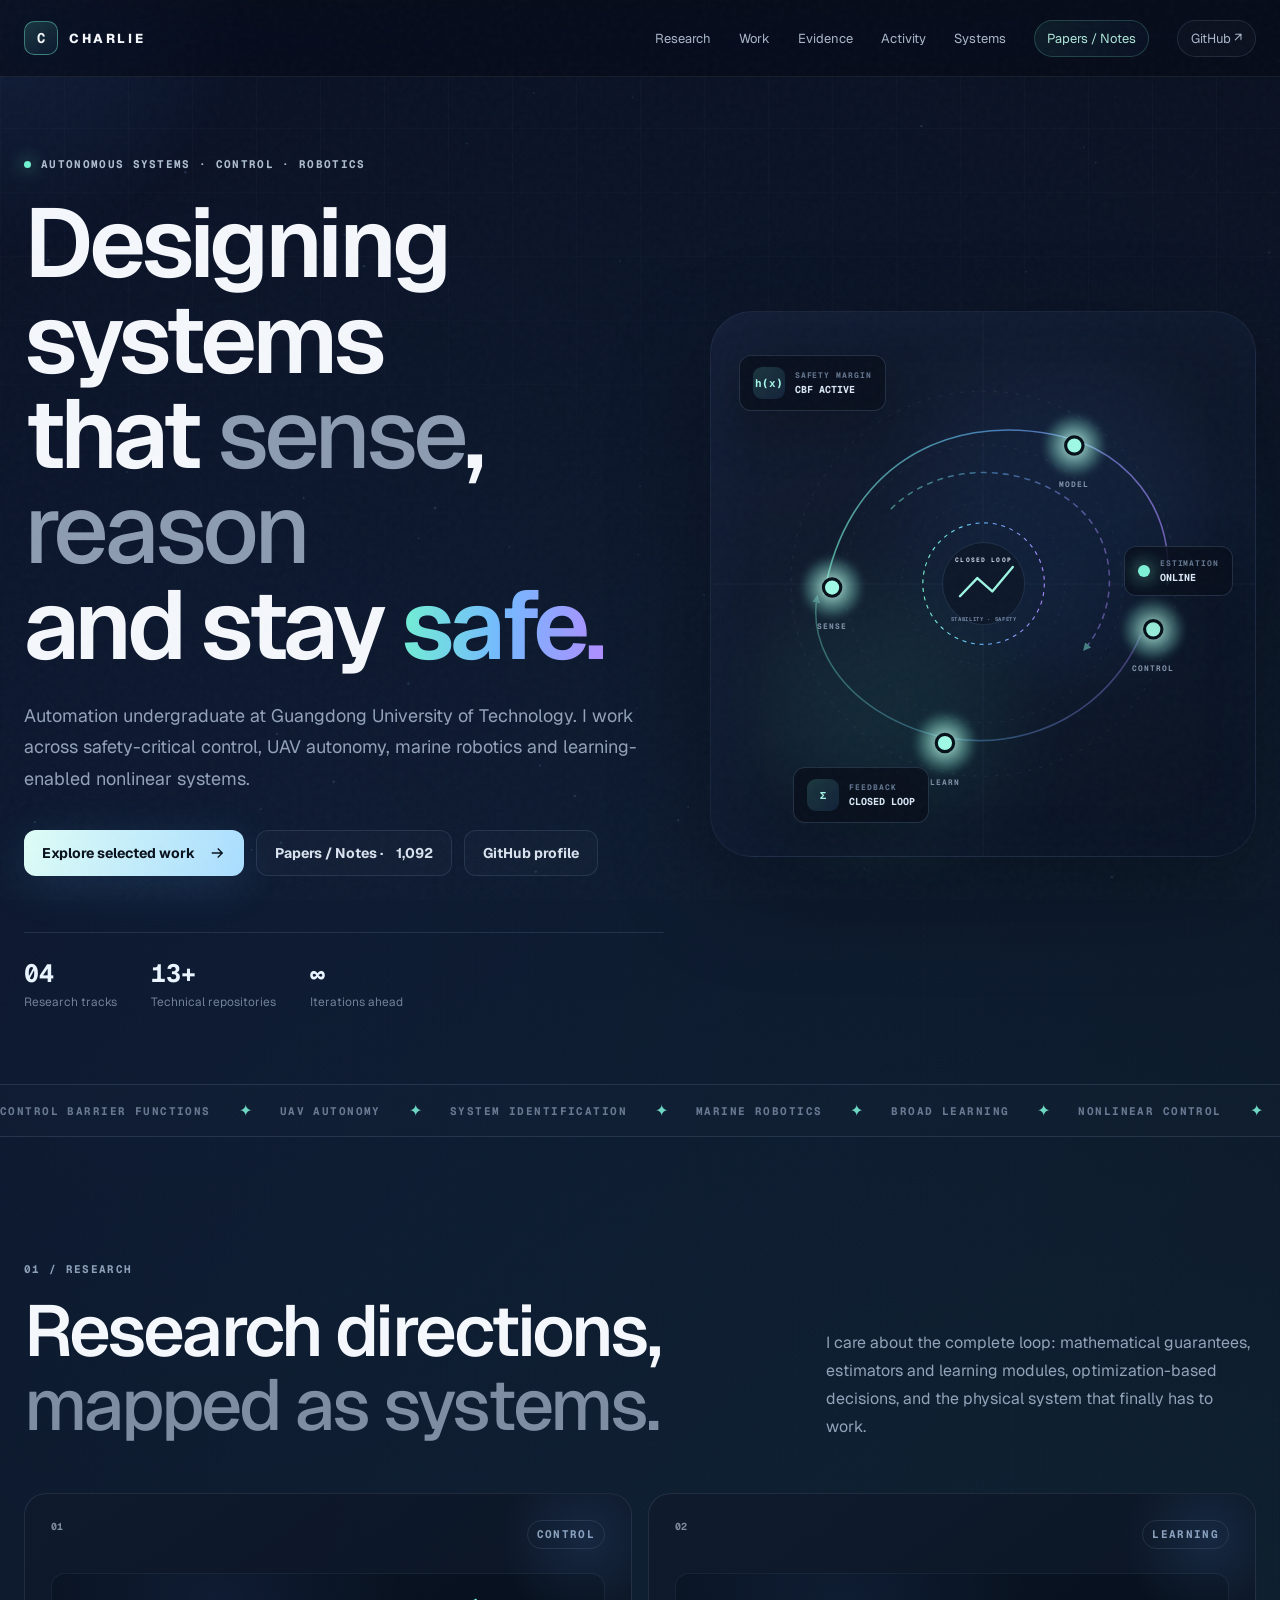
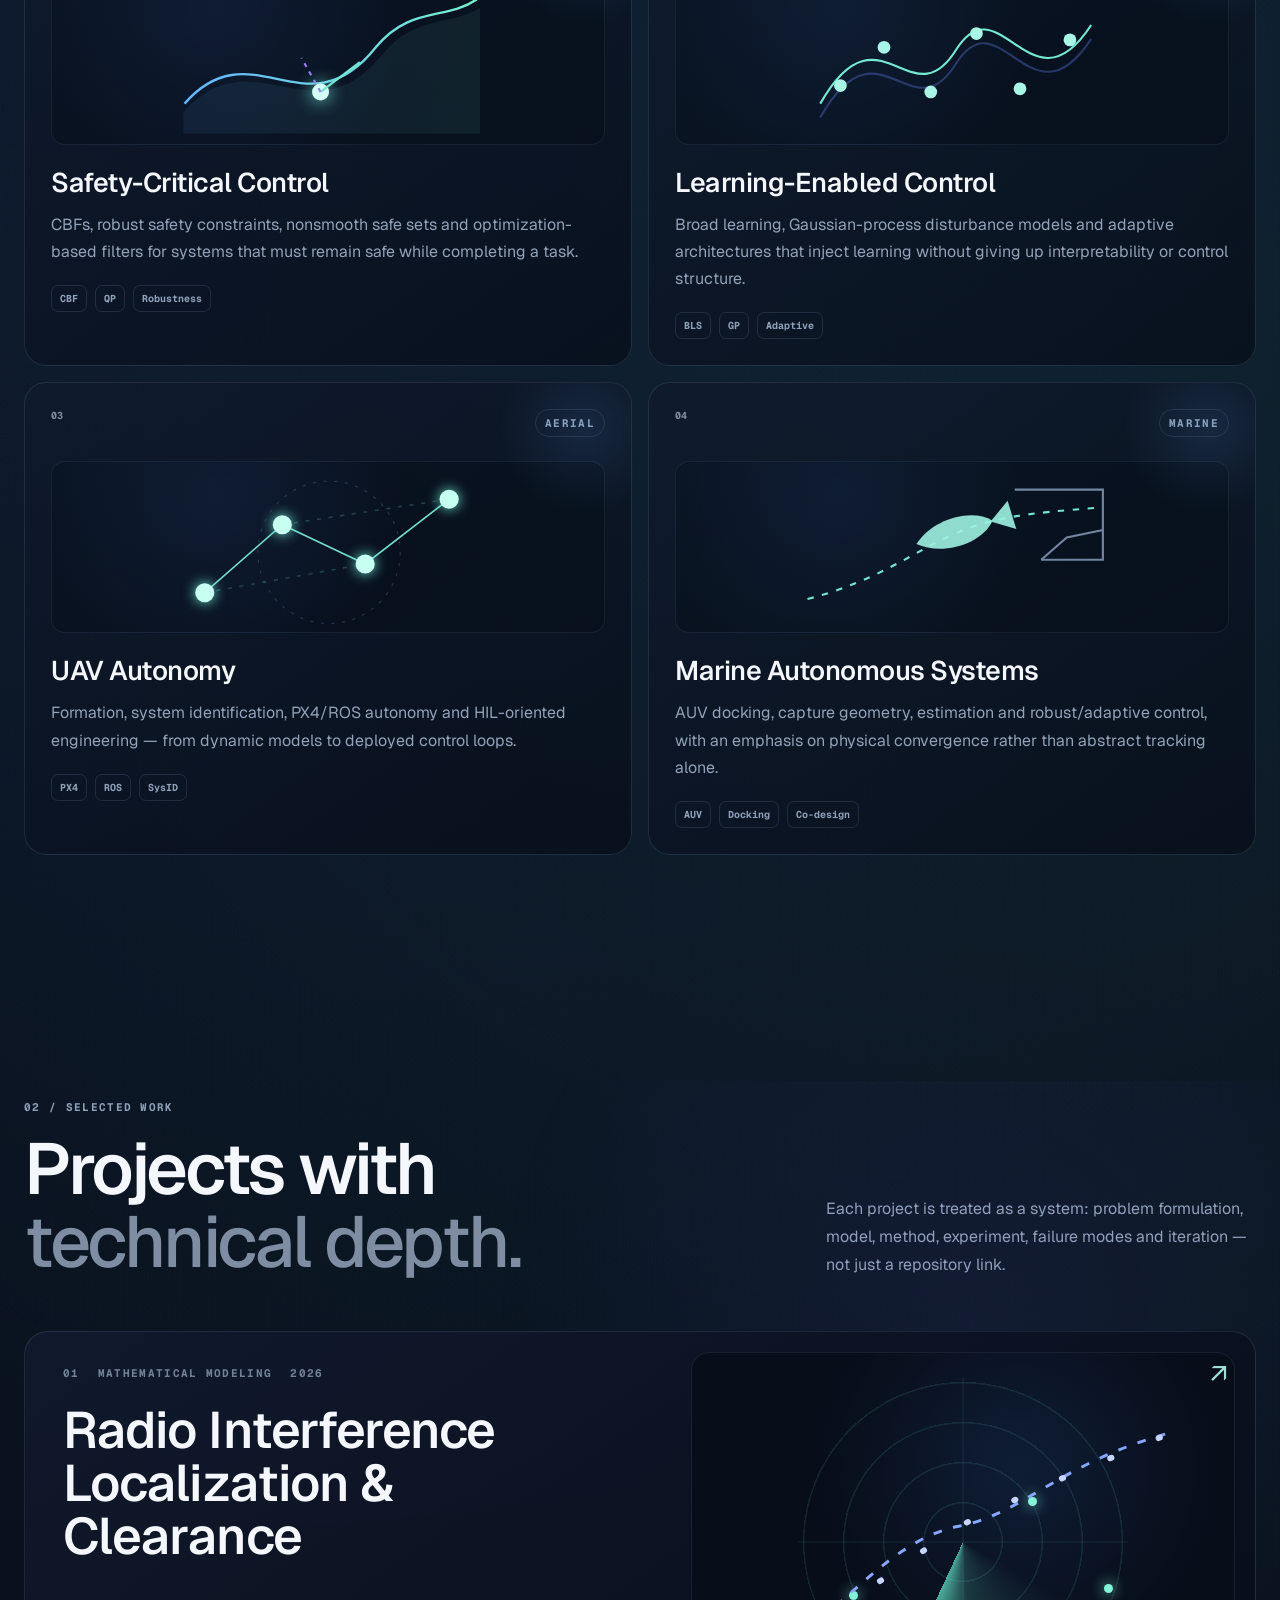
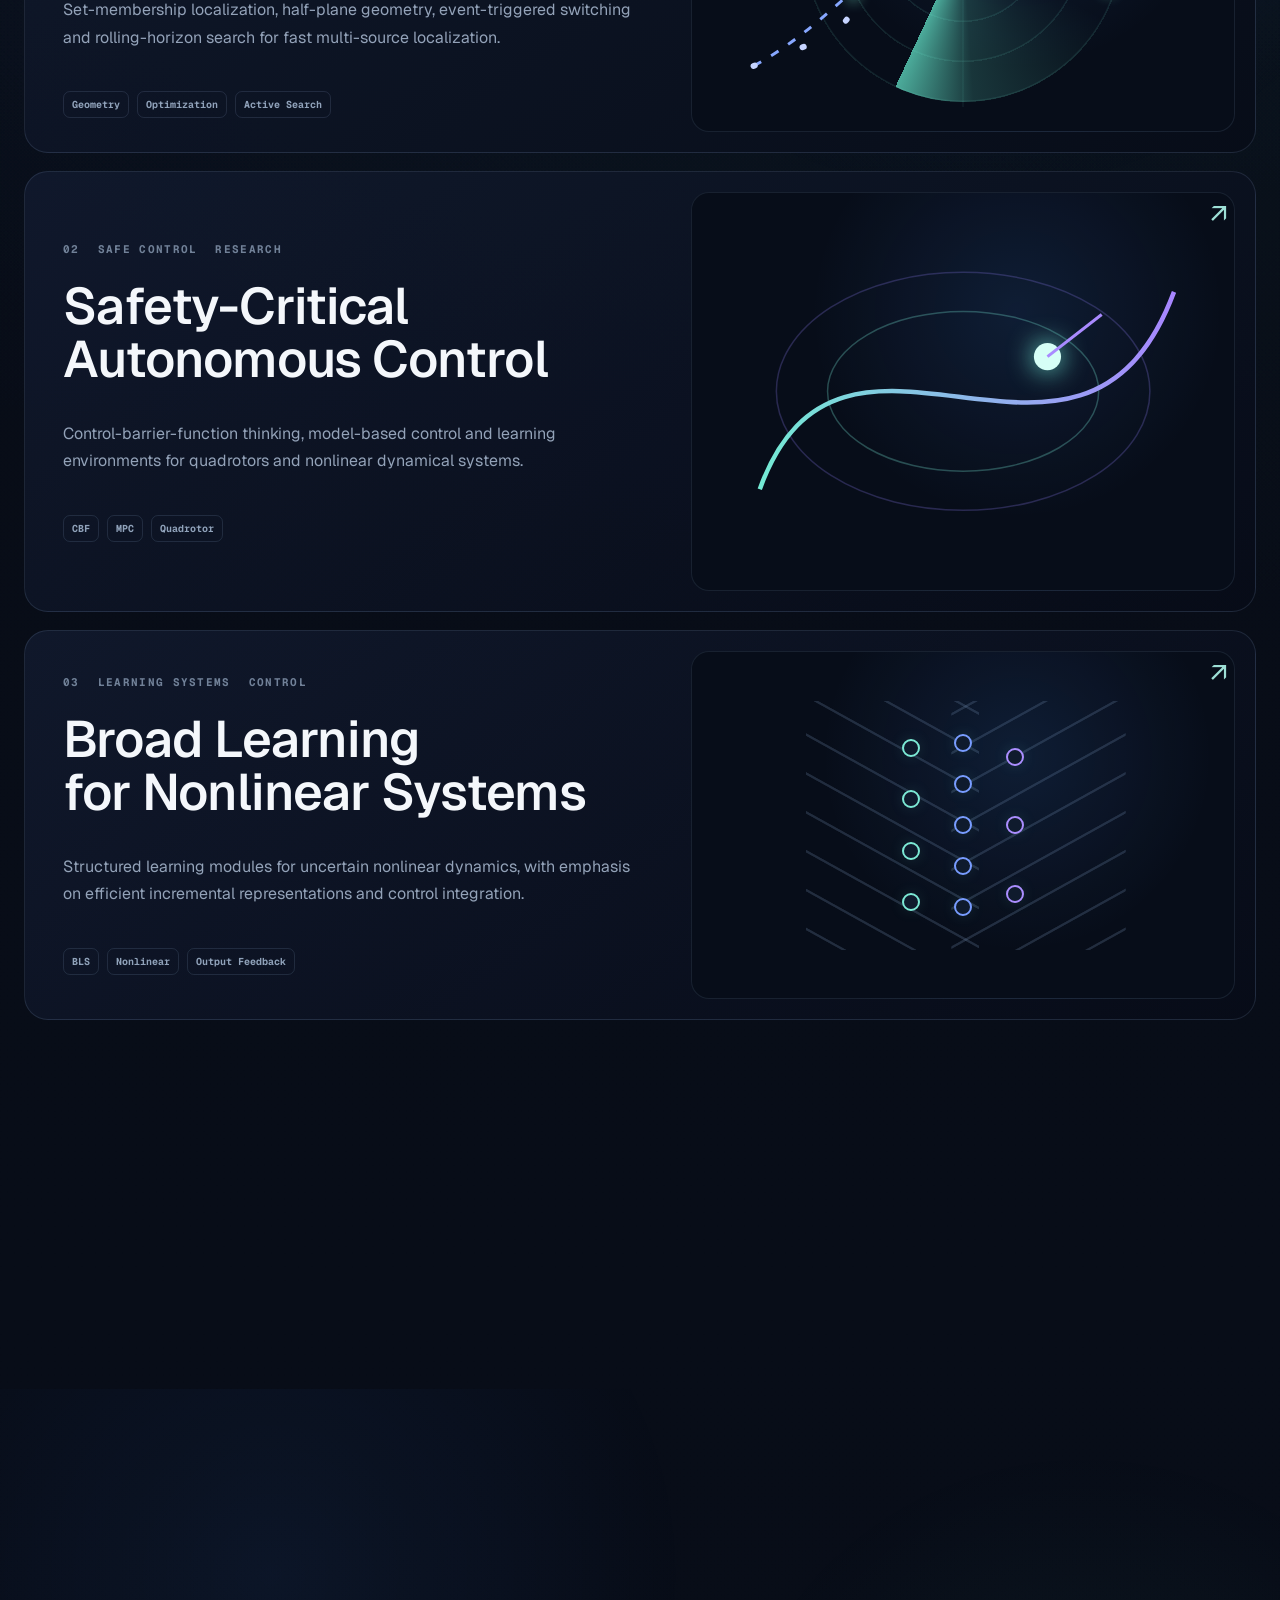
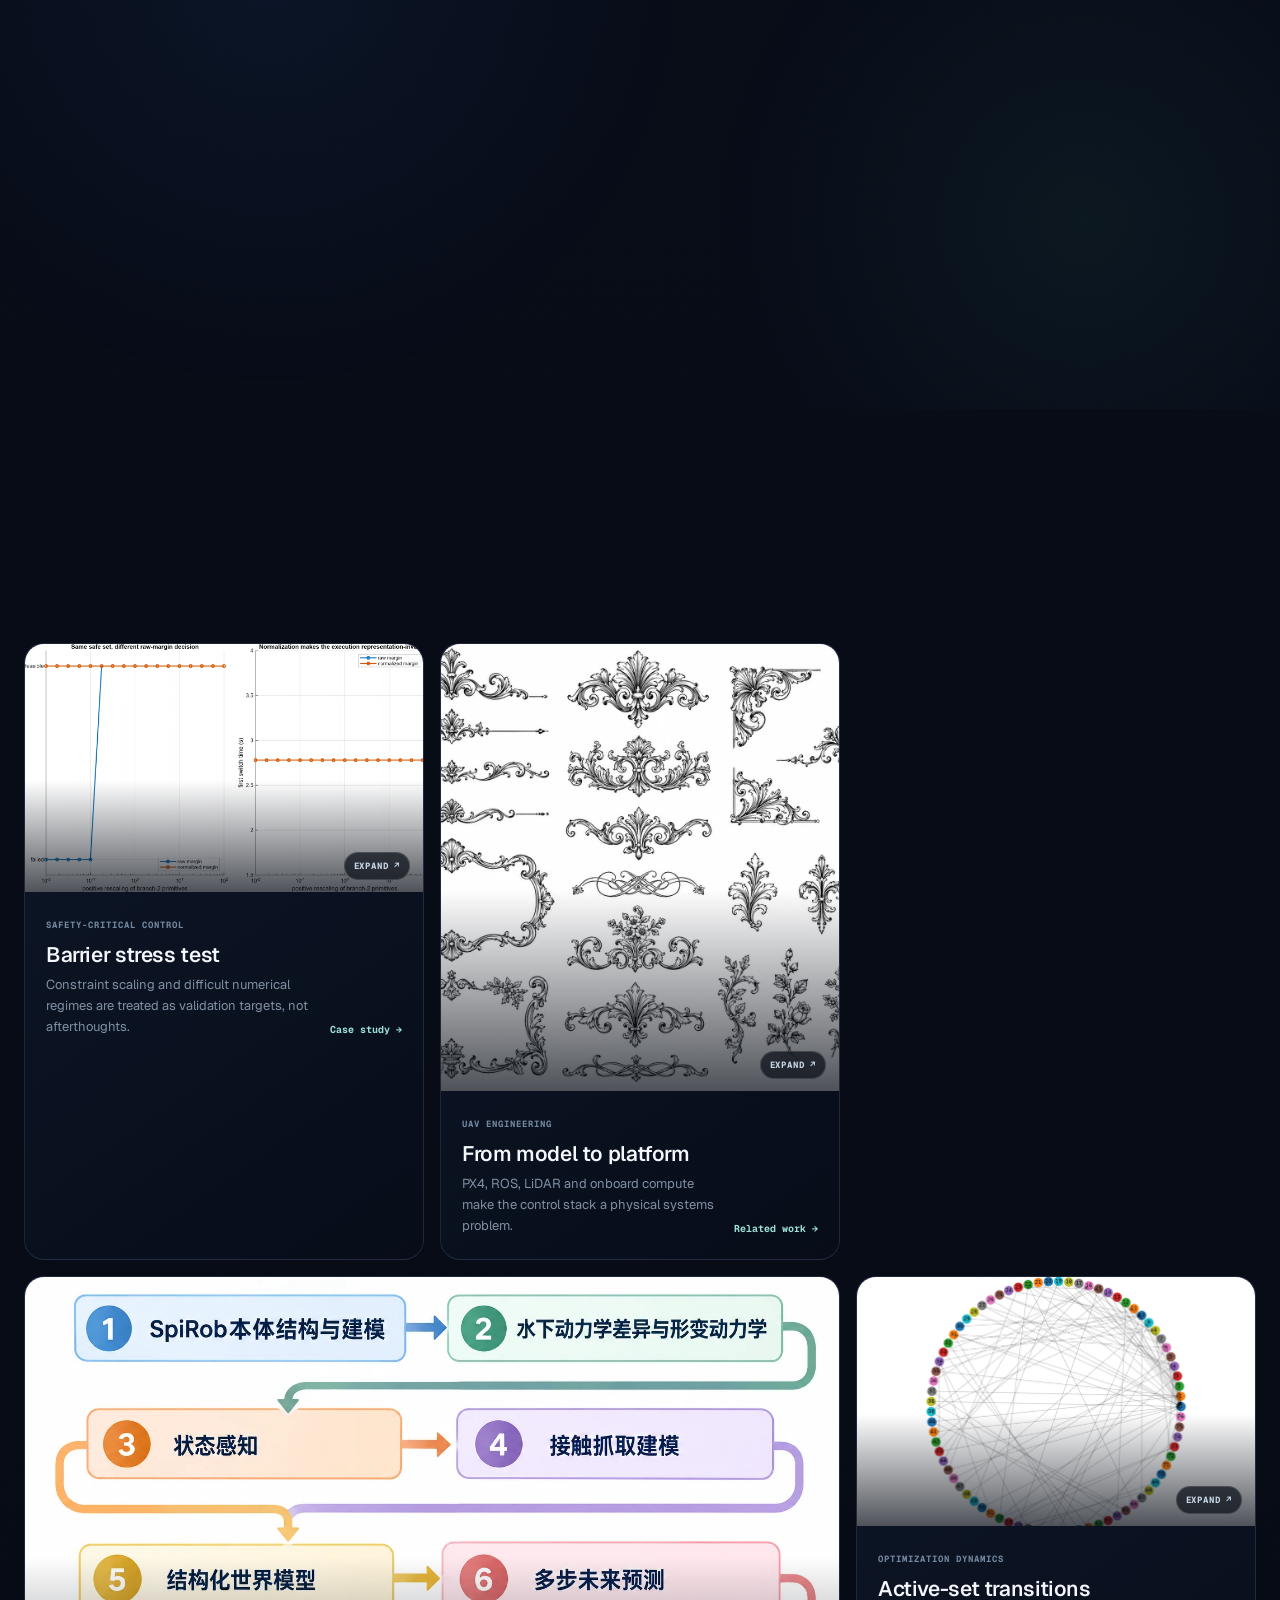
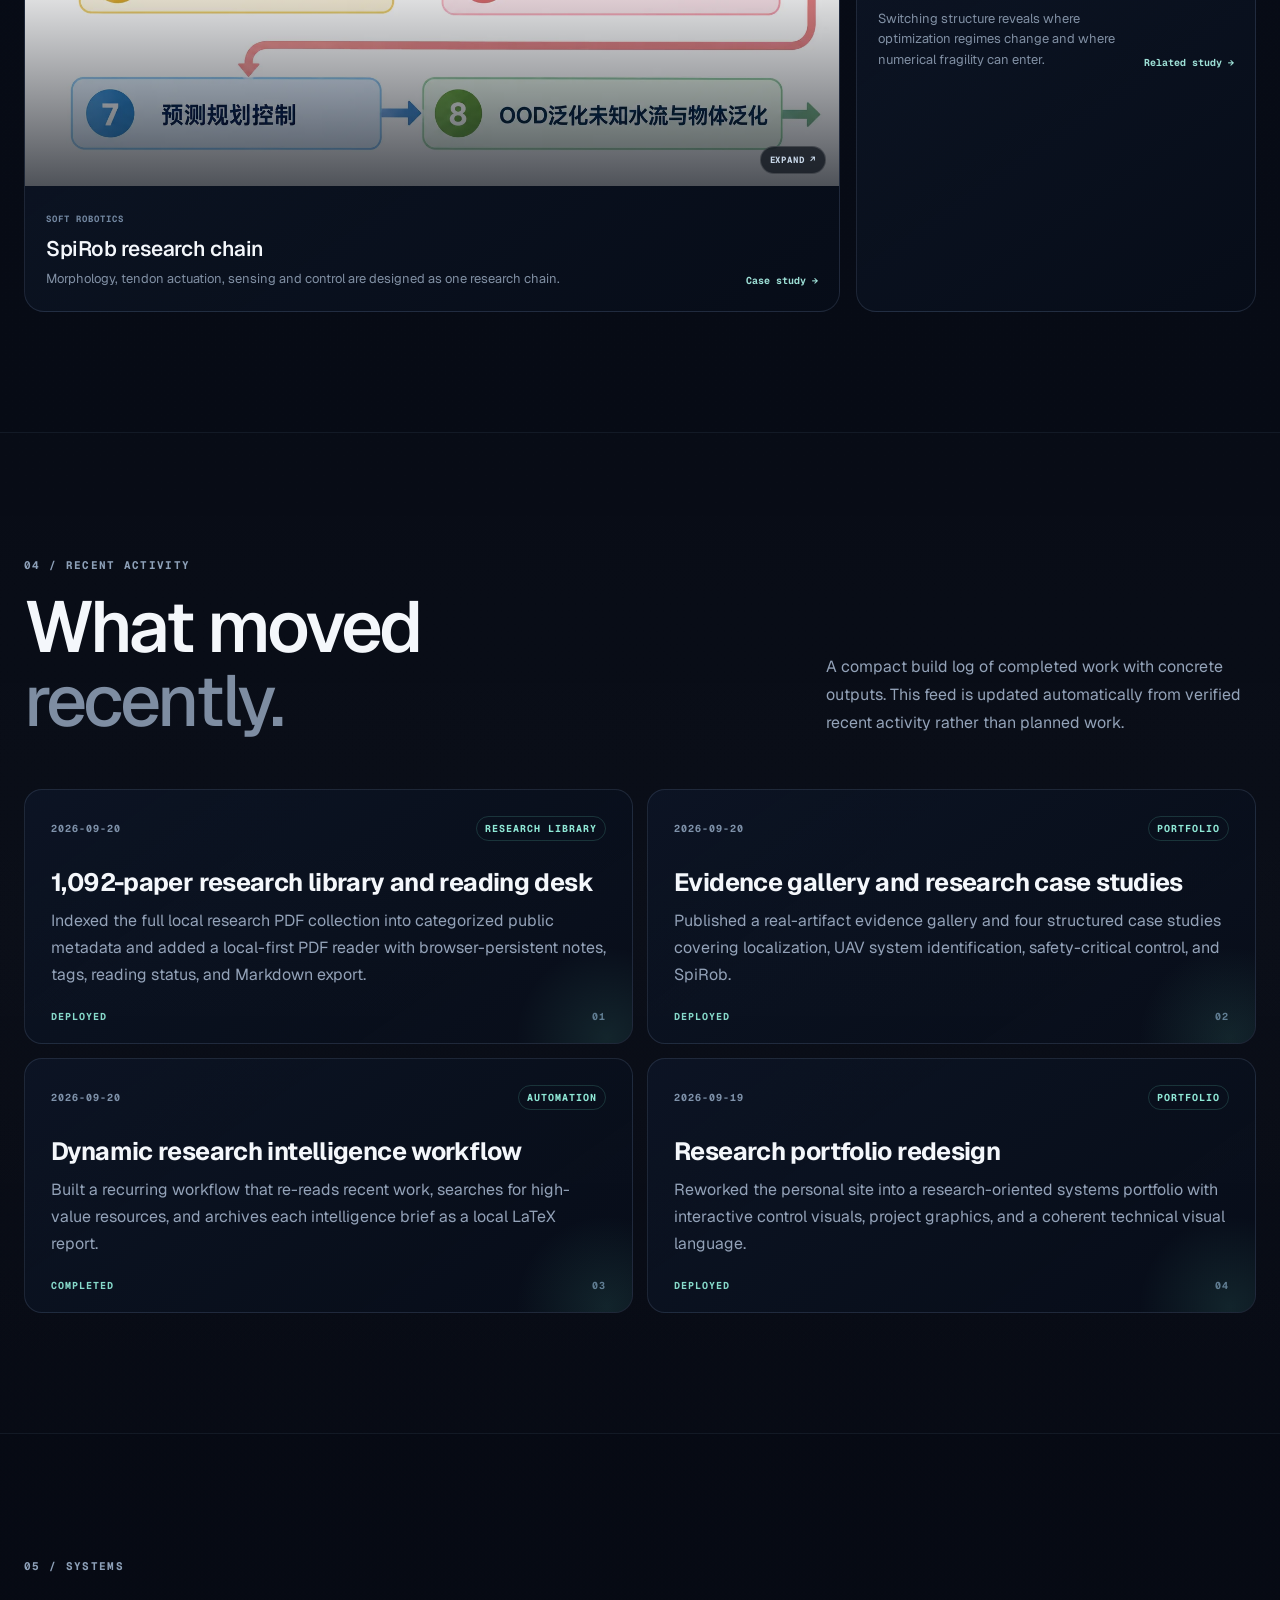
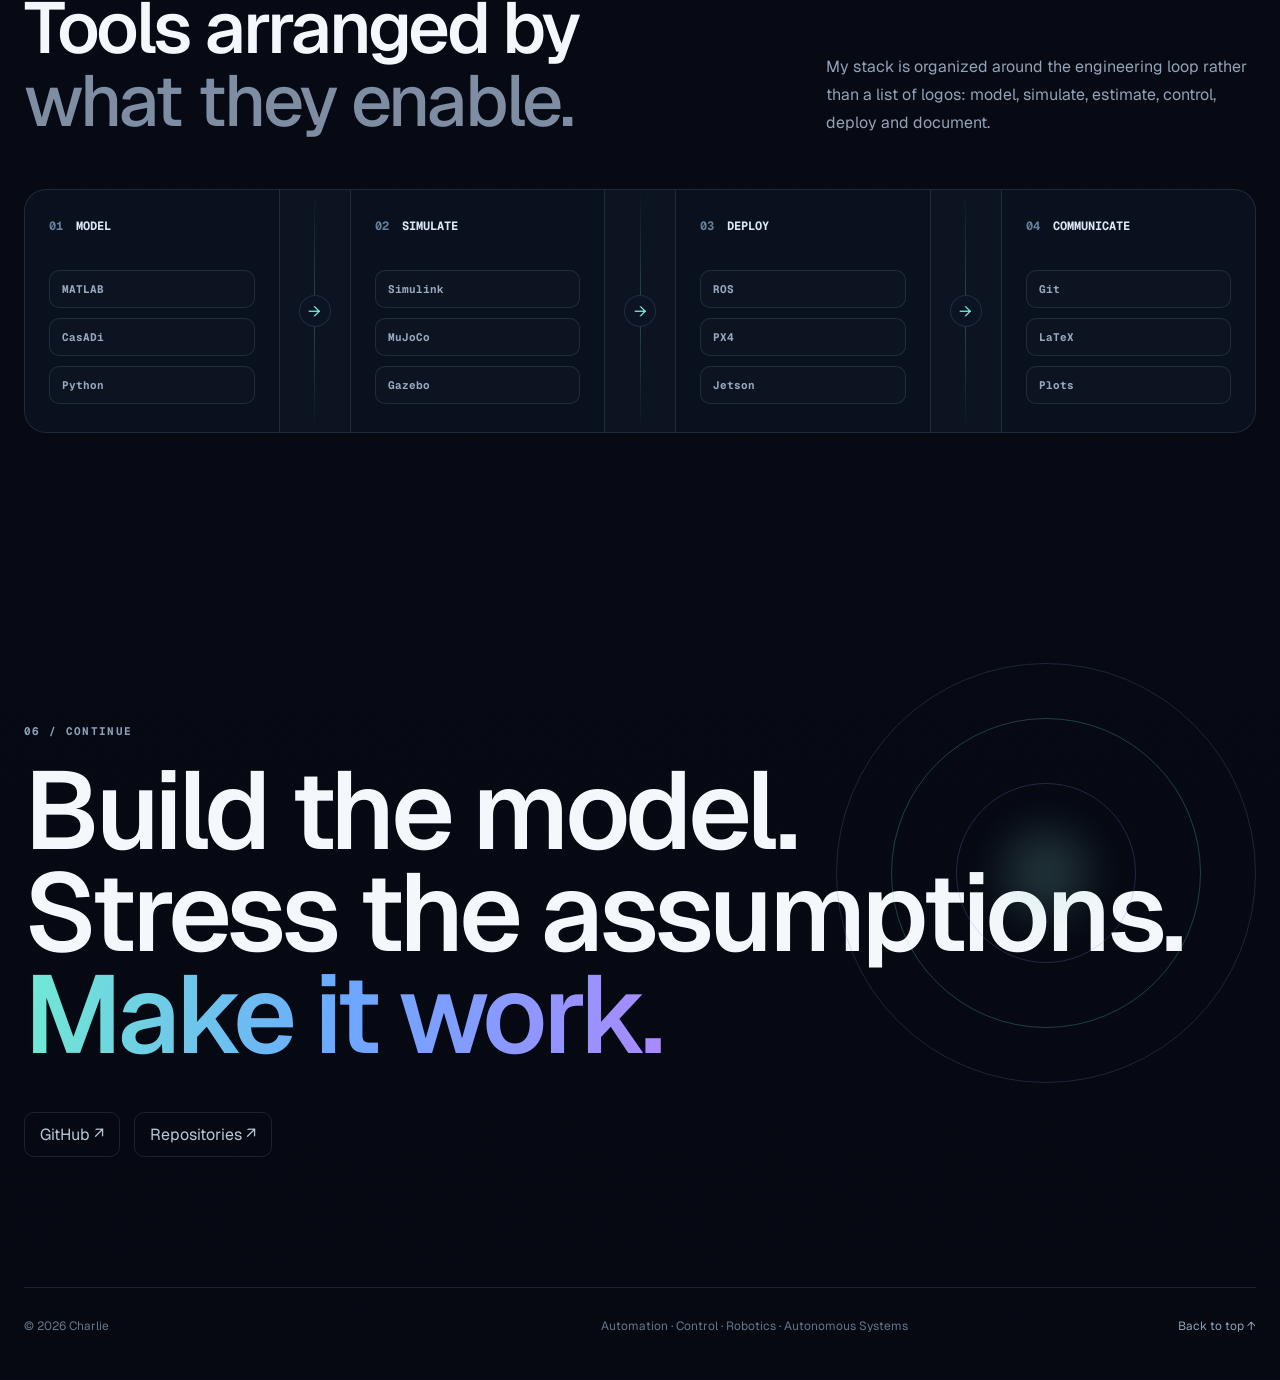
==== commit cfd974de: "Add research paper library and local reading desk" ====
--- a/index.html
+++ b/index.html
@@ -25,6 +25,7 @@
       <a class="brand" href="#top" aria-label="Home"><span class="brand-mark">C</span><span class="brand-word">CHARLIE</span></a>
       <div class="nav-links">
         <a href="#research">Research</a><a href="#work">Work</a><a href="#evidence">Evidence</a><a href="#activity">Activity</a><a href="#systems">Systems</a>
+        <a class="nav-papers" href="papers.html">Papers / Notes</a>
         <a class="nav-cta" href="https://github.com/charlie1552818" target="_blank" rel="noreferrer">GitHub <span>↗</span></a>
       </div>
     </nav>
@@ -51,9 +52,11 @@
     </div>
     <div class="rail-meta">
       <div><span>FOCUS</span><b>Control · Robotics</b></div>
+      <div><span>LIBRARY</span><b><span data-paper-total>1,092</span> papers</b></div>
       <div><span>STATUS</span><b>Research / Build</b></div>
     </div>
     <div class="rail-actions">
+      <a class="rail-paper" href="papers.html">Paper desk ↗</a>
       <a href="https://github.com/charlie1552818" target="_blank" rel="noreferrer">GitHub ↗</a>
       <a href="#activity">Build log ↓</a>
     </div>
@@ -68,6 +71,7 @@
         <p class="lead">Automation undergraduate at Guangdong University of Technology. I work across safety-critical control, UAV autonomy, marine robotics and learning-enabled nonlinear systems.</p>
         <div class="hero-actions">
           <a class="button button-primary" href="#work"><span>Explore selected work</span><svg viewBox="0 0 24 24" aria-hidden="true"><path d="M5 12h13M13 6l6 6-6 6"/></svg></a>
+          <a class="button button-ghost" href="papers.html">Papers / Notes · <span data-paper-total>1,092</span></a>
           <a class="button button-ghost" href="https://github.com/charlie1552818" target="_blank" rel="noreferrer">GitHub profile</a>
         </div>
         <div class="hero-stats">
@@ -194,6 +198,7 @@
   </dialog>
 
   <footer class="shell footer"><span>© 2026 Charlie</span><span>Automation · Control · Robotics · Autonomous Systems</span><a href="#top">Back to top ↑</a></footer>
+  <script src="paper-summary.js"></script>
   <script src="rail.js"></script>
   <script src="activity-data.js"></script>
   <script src="script.js"></script>
--- a/rail.css
+++ b/rail.css
@@ -5,6 +5,7 @@
 .section-head h2,.closing h2{font-weight:560;letter-spacing:-.04em}
 .research-card h3,.project-copy h3,.evidence-copy h3{font-weight:560;letter-spacing:-.018em}
 .kicker,.section-index,.project-meta,.tag,.brand-mark,.hero-stats strong,.node text,.core-label,.core-sub,.floating-chip small,.floating-chip b,.chip-icon,.marquee span,.card-top,.card-foot span,.project-tags span,.zoom-cue,.evidence-kicker,.lane-title,.lane-items span{font-family:var(--font-mono)}
+.nav-papers{padding:9px 12px;border:1px solid rgba(114,242,209,.2);border-radius:999px;background:linear-gradient(110deg,rgba(114,242,209,.07),rgba(106,168,255,.035));color:#aee7da!important}
 .research-rail{display:none}
 @media(min-width:1281px){
   body{padding-right:248px}
@@ -35,6 +36,9 @@
   .rail-meta b{color:#899bb1;font-size:9px;font-weight:500;text-align:right}
   .rail-actions{display:grid;grid-template-columns:1fr 1fr;gap:7px}
   .rail-actions a{padding:8px 7px;border:1px solid var(--line);border-radius:8px;color:#9bb0c8;text-decoration:none;text-align:center;font:500 9px var(--font-mono);background:rgba(255,255,255,.014)}
+  .rail-actions .rail-paper{grid-column:1/-1;border-color:rgba(114,242,209,.18);background:linear-gradient(90deg,rgba(114,242,209,.055),rgba(106,168,255,.025));color:#b7e7dc}
   .rail-actions a:hover{border-color:rgba(114,242,209,.25);color:#dce9f6}
 }
+@media(max-width:980px){.nav-links a:not(.nav-papers):not(.nav-cta){display:none}.nav-links{gap:9px}}
+@media(max-width:760px){.nav-links .nav-papers{display:inline-flex!important}}
 @media(max-width:1280px){.research-rail{display:none}}
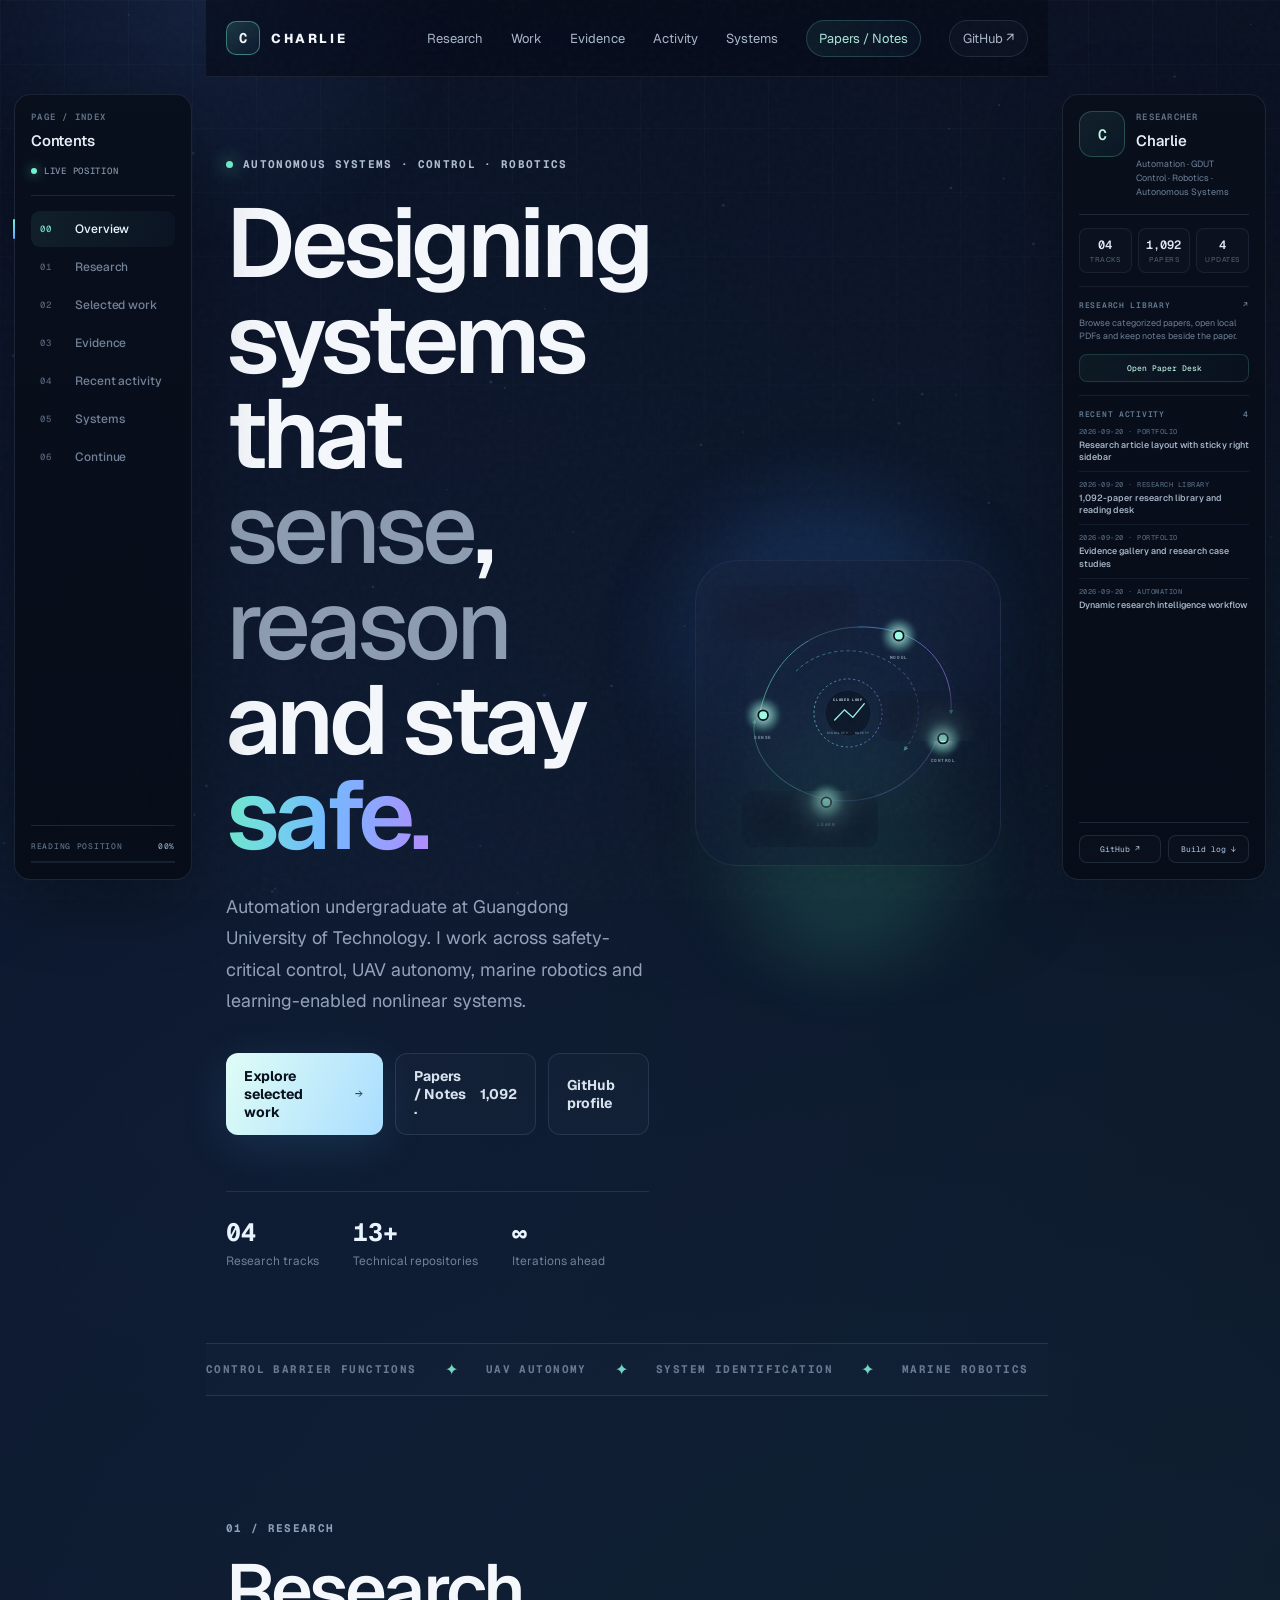
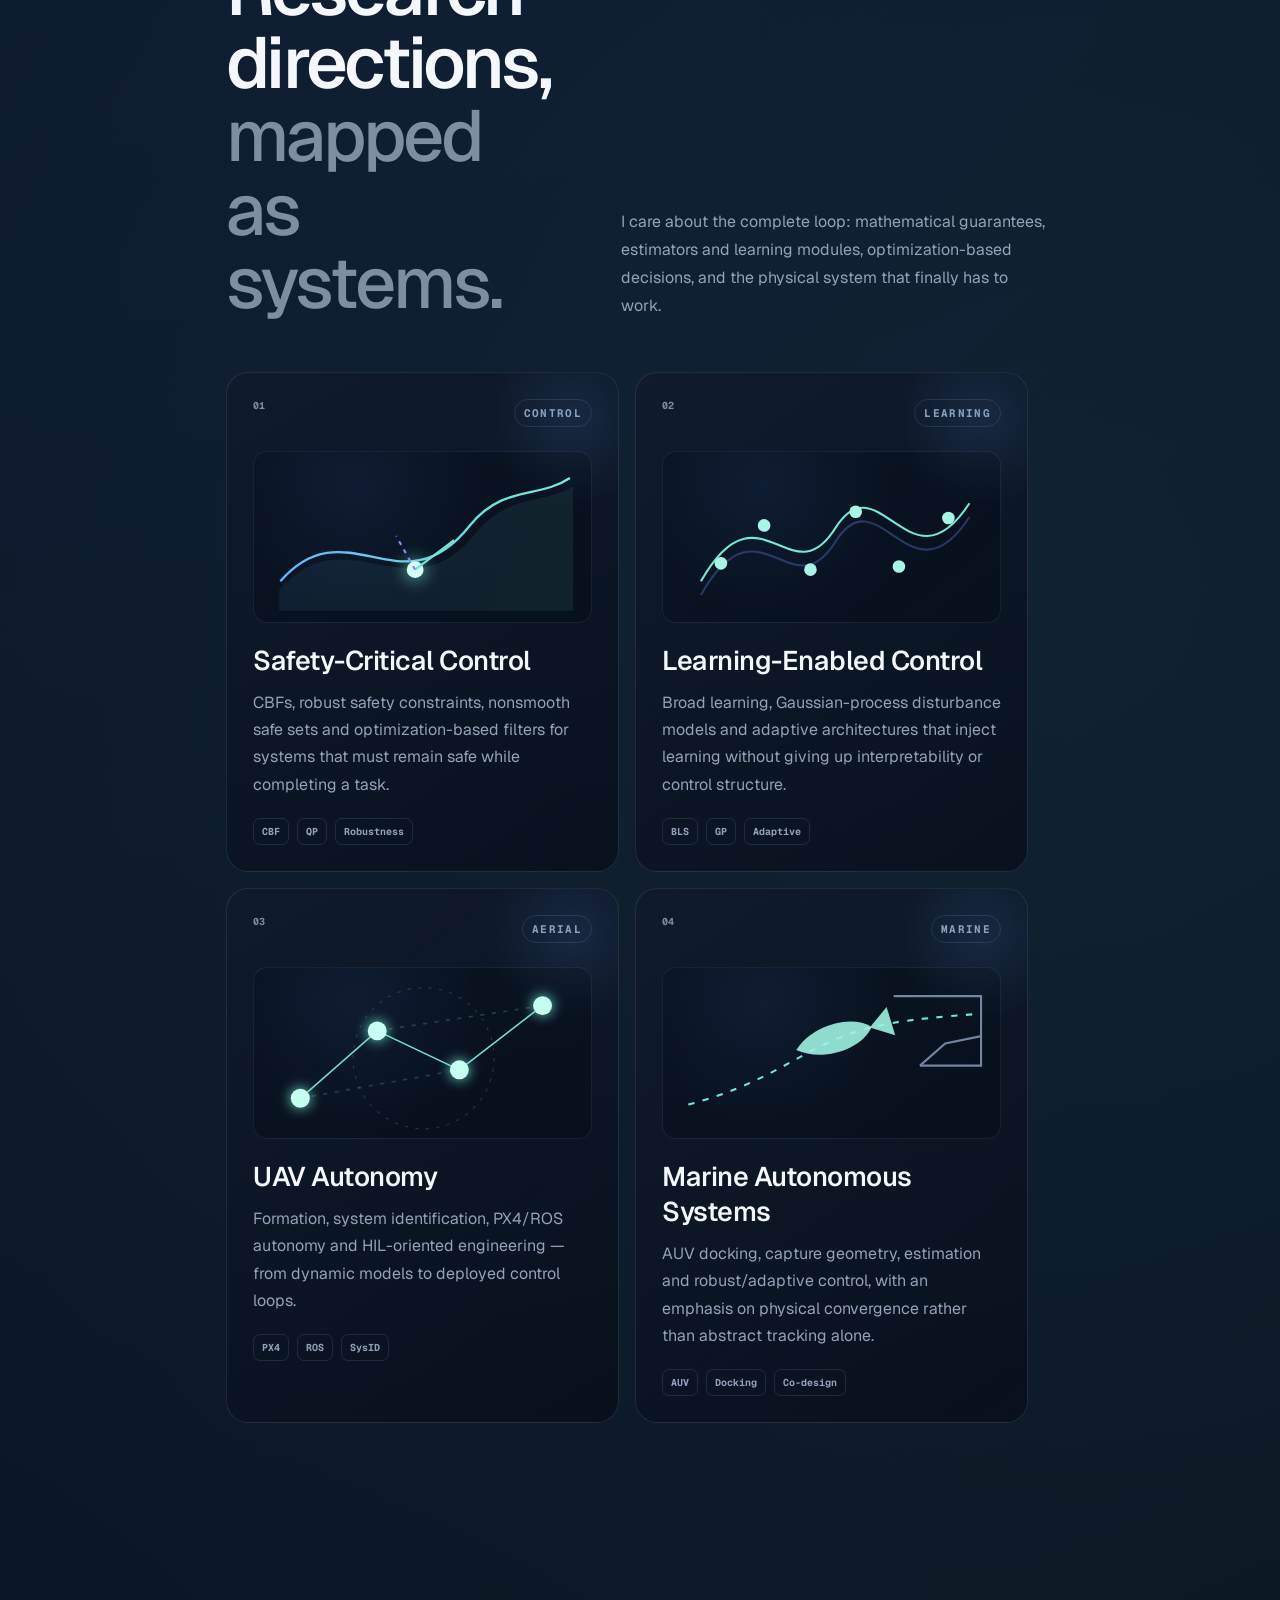
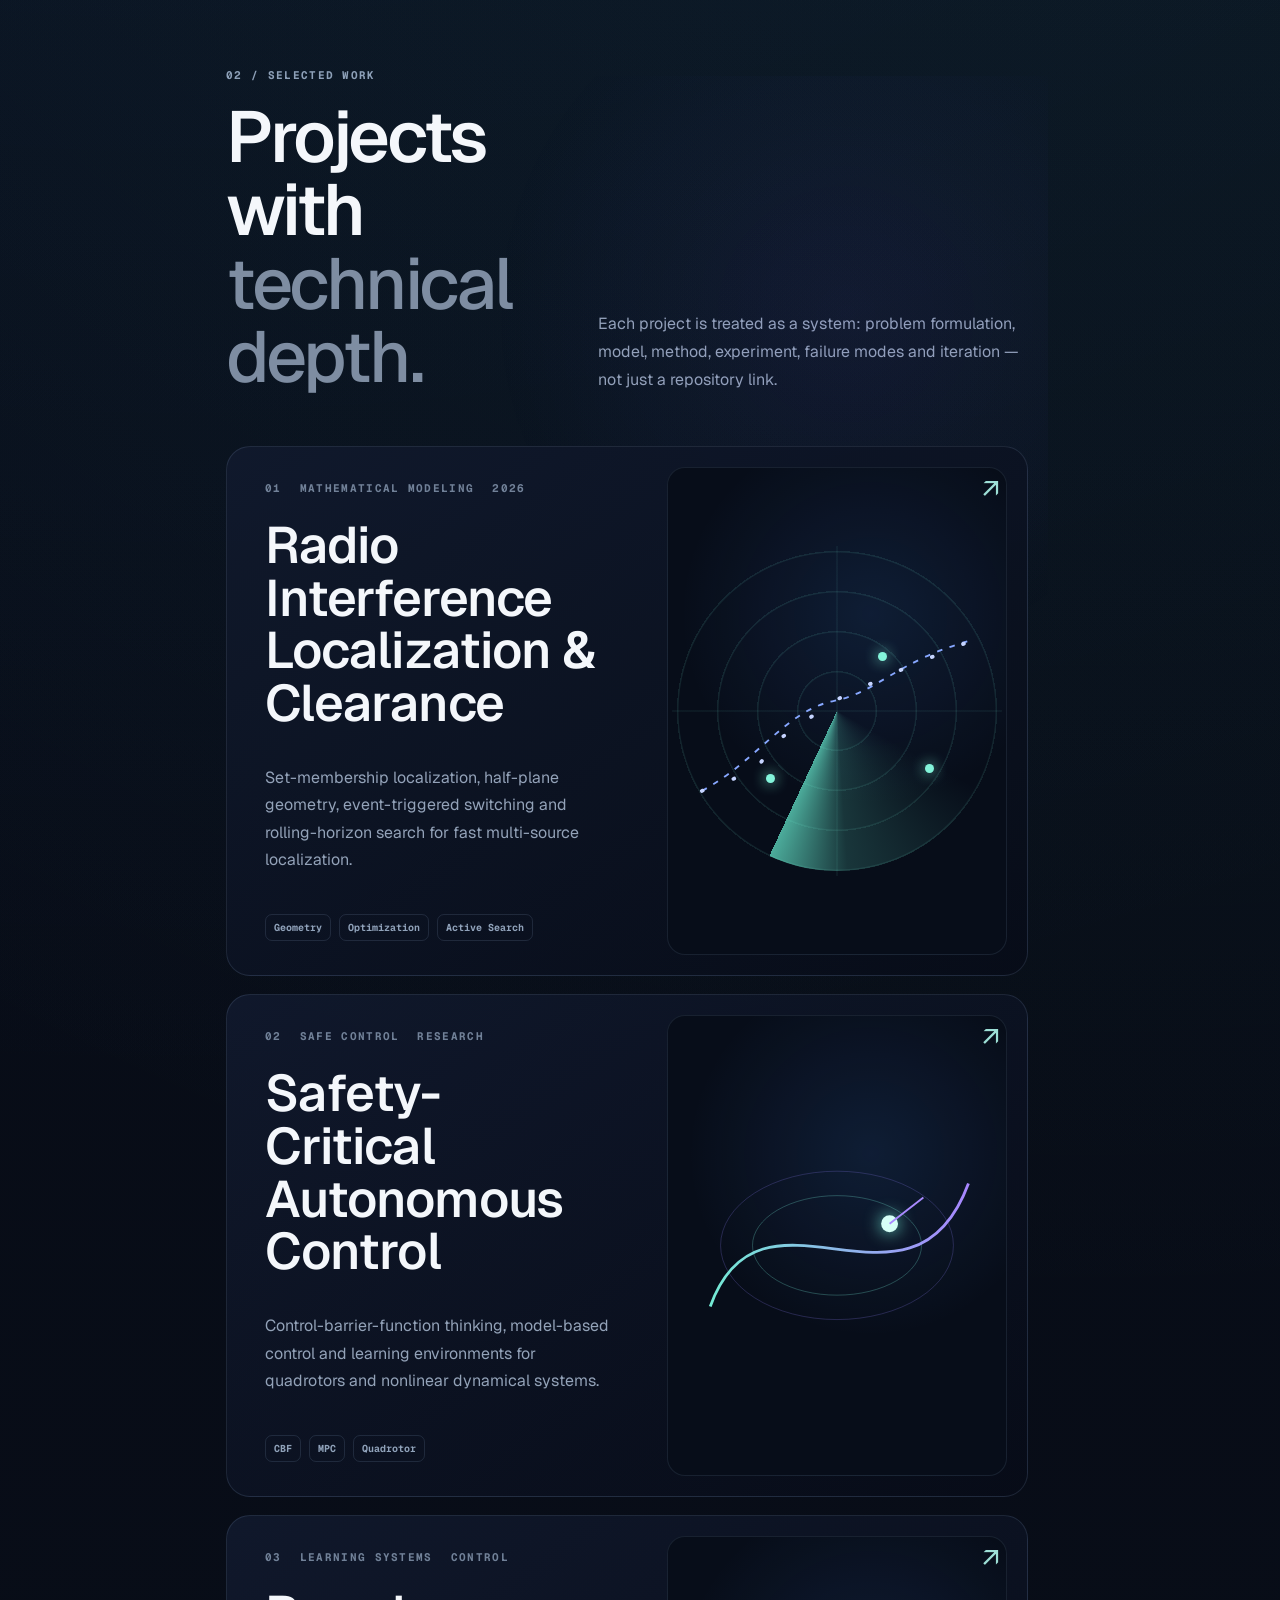
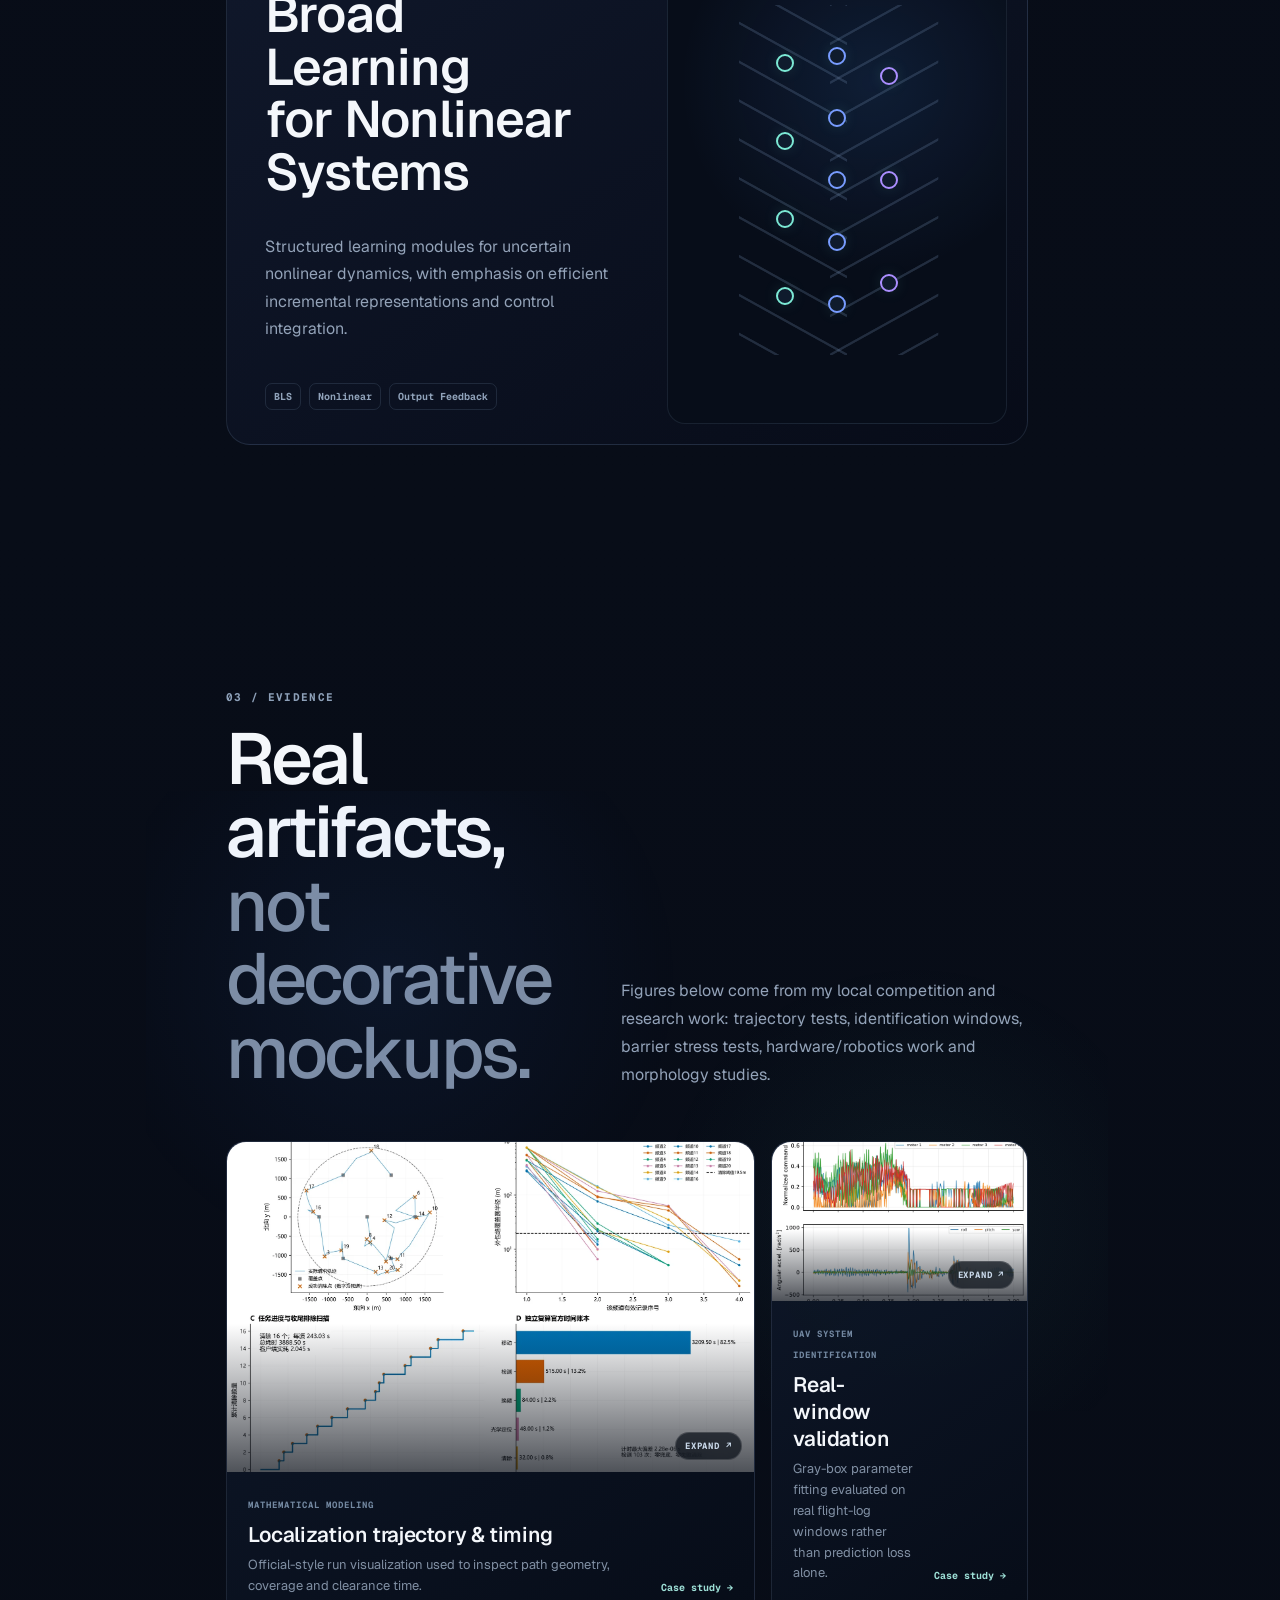
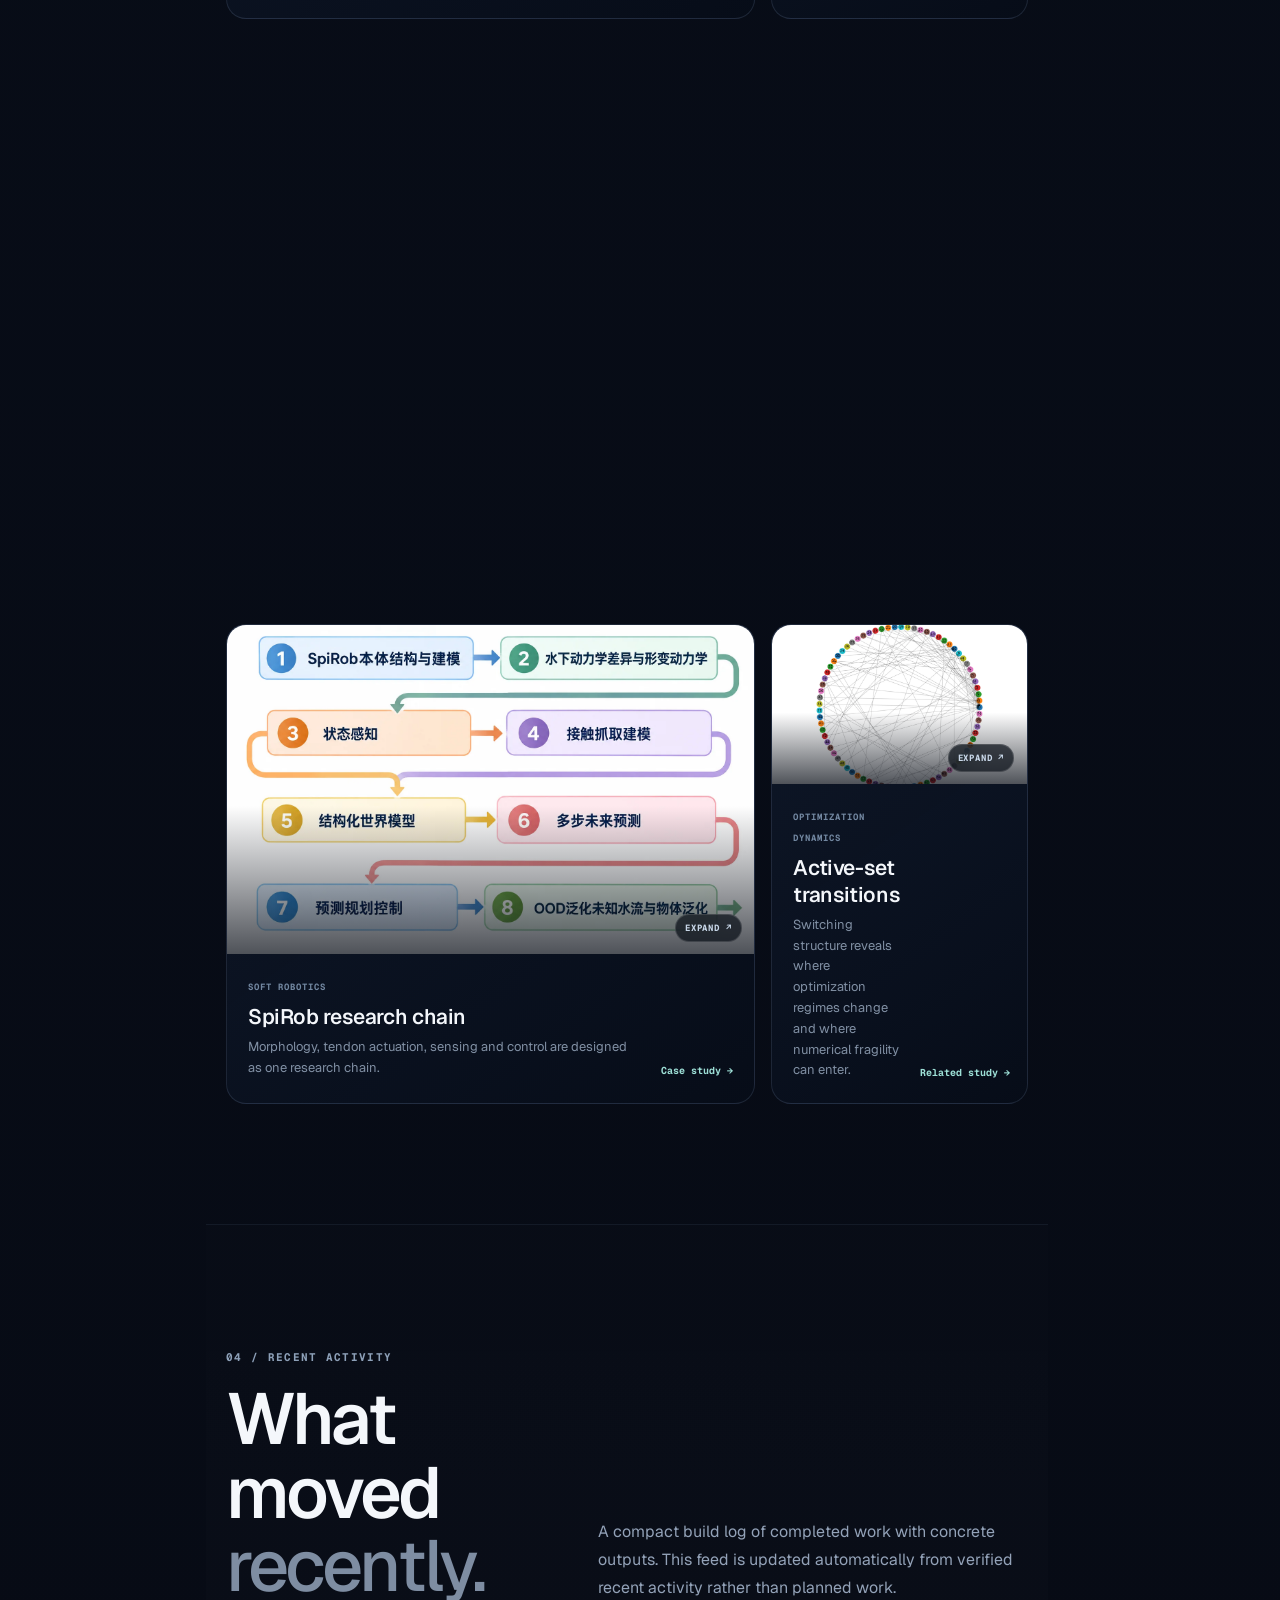
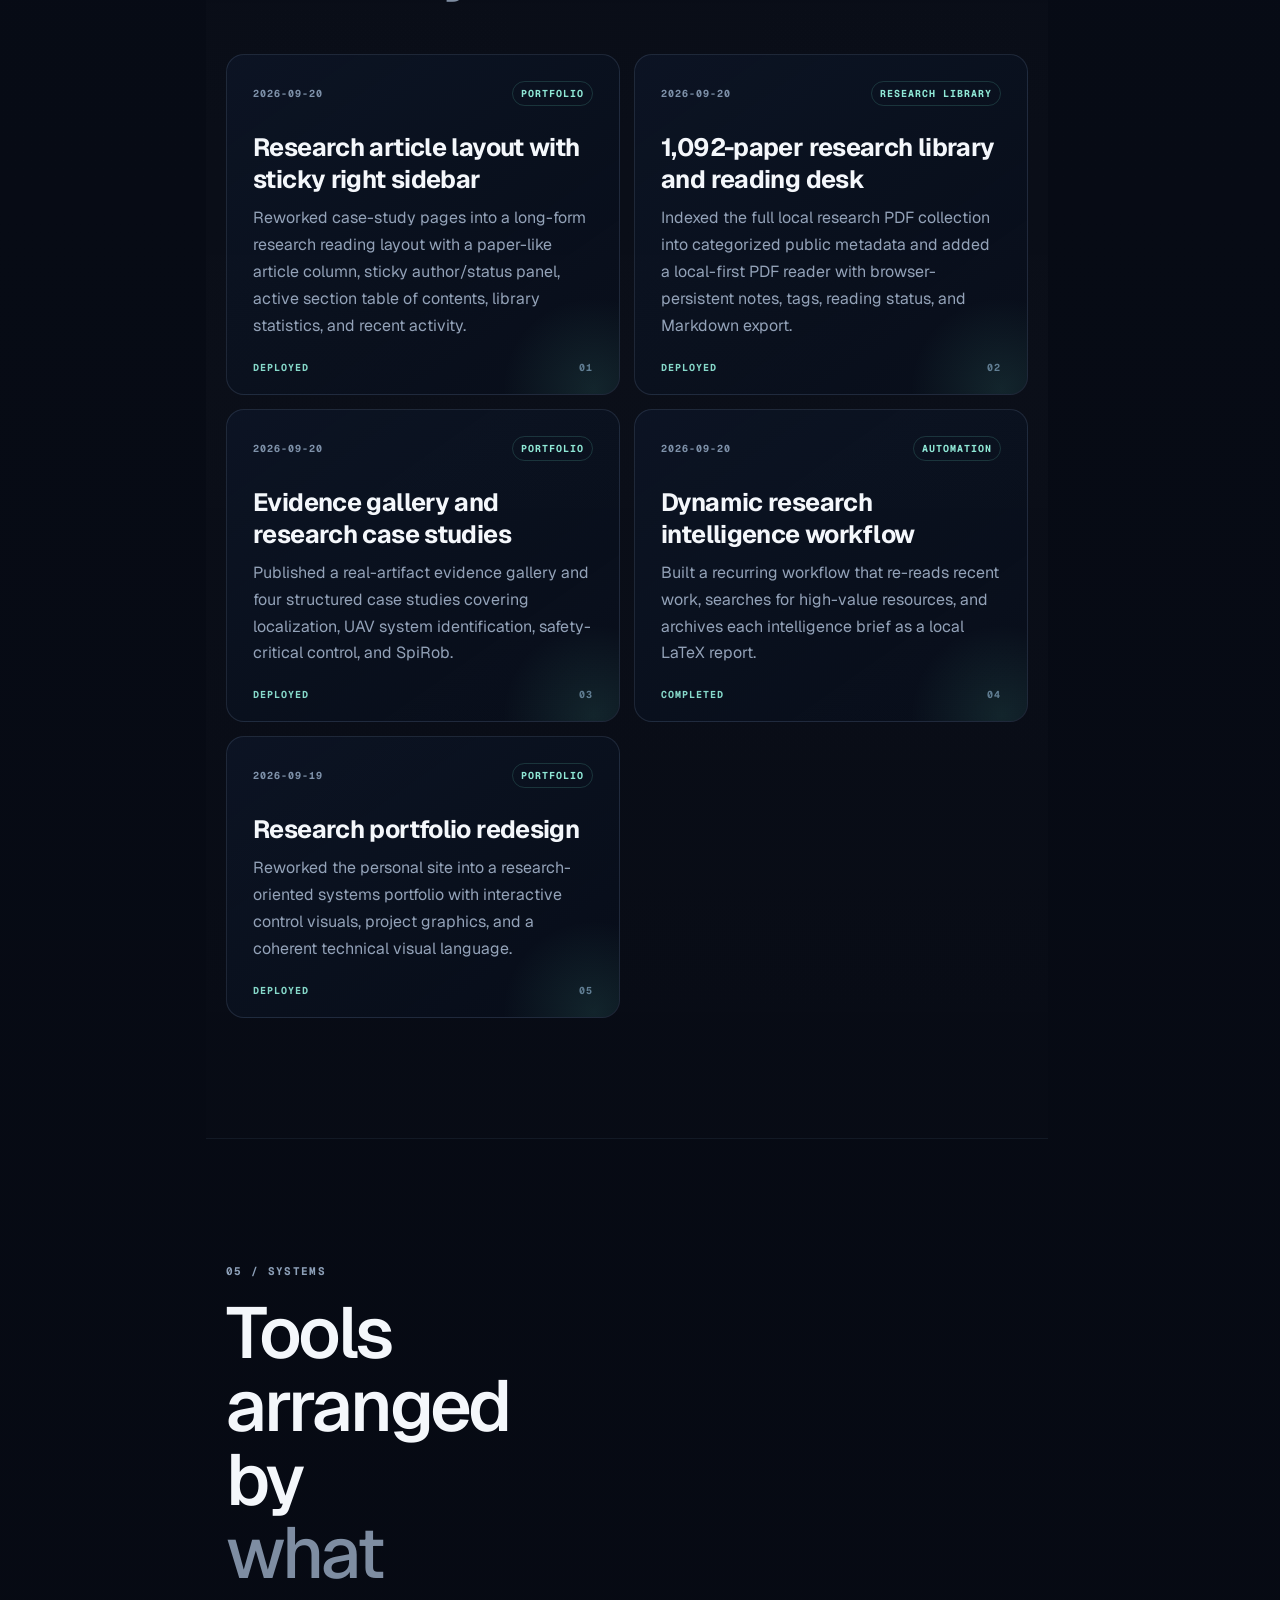
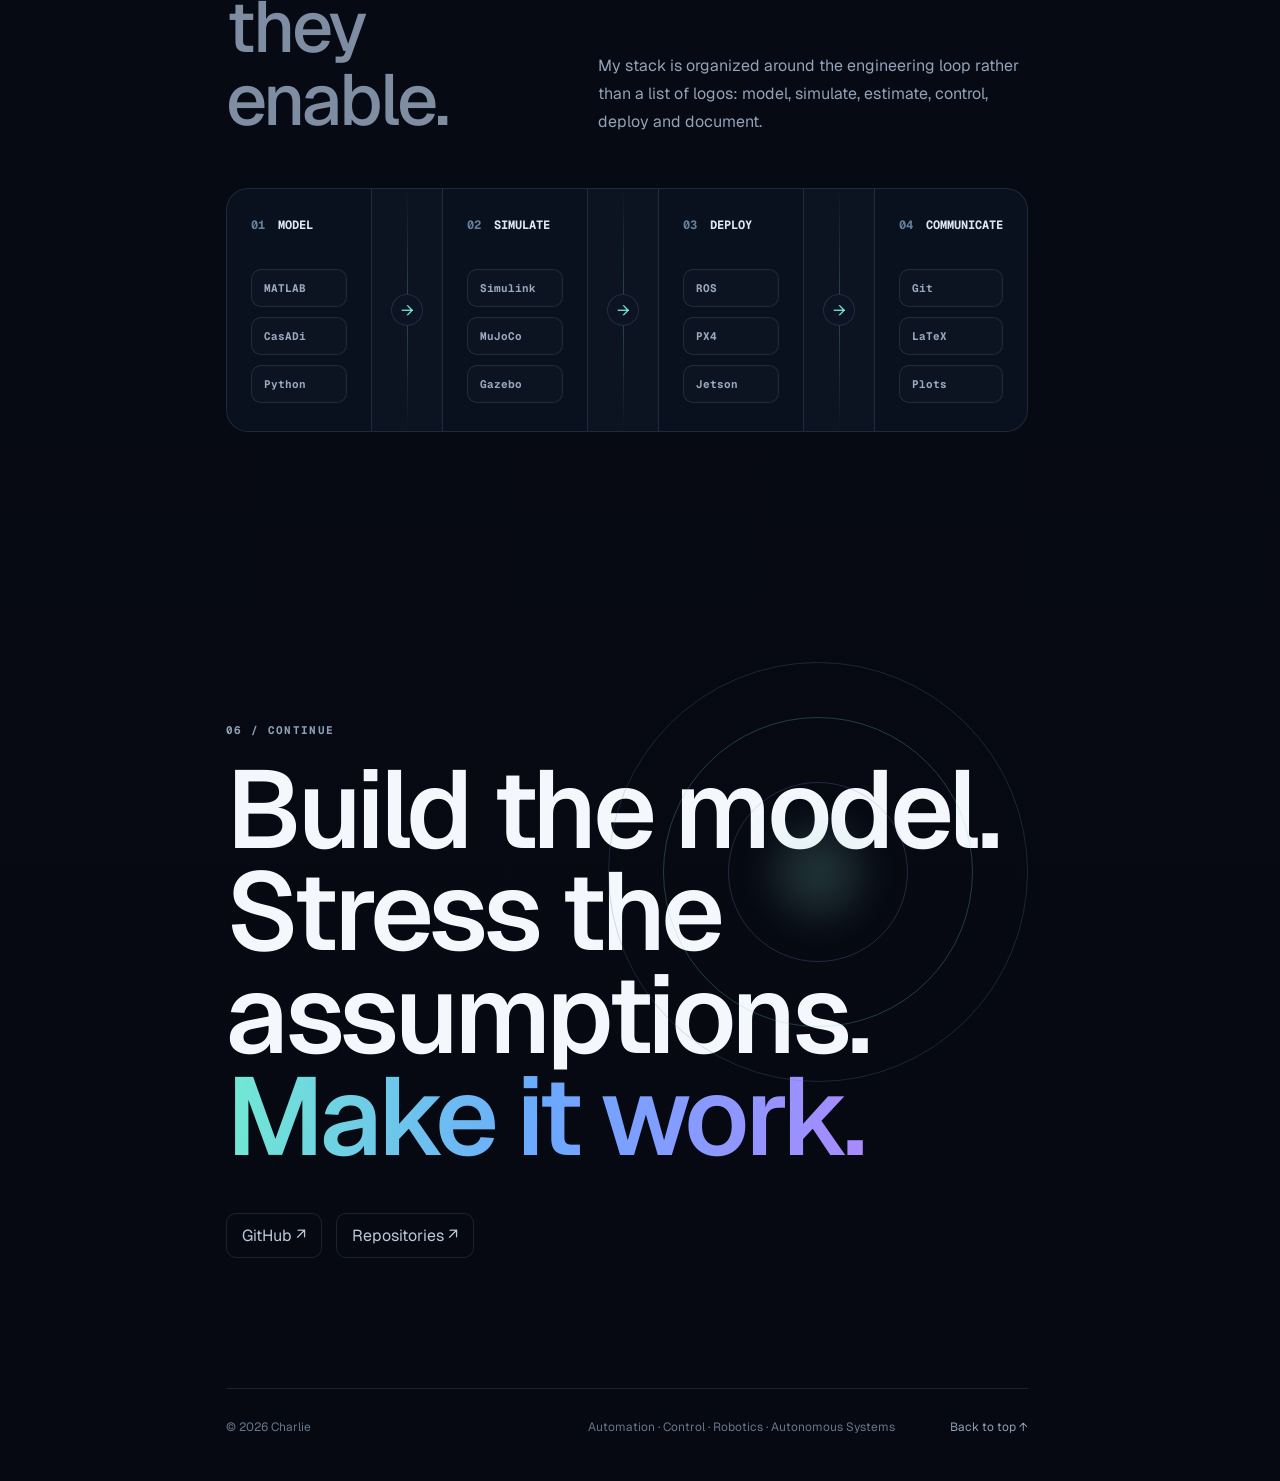
==== commit e51f04f0: "Add persistent dual-side navigation" ====
--- a/index.html
+++ b/index.html
@@ -31,11 +31,15 @@
     </nav>
   </header>
 
-  <aside class="research-rail" aria-label="Portfolio directory">
+  <button class="edge-tab edge-tab-left" type="button" data-drawer-toggle="site-toc" aria-controls="site-toc" aria-expanded="false">目录</button>
+  <button class="edge-tab edge-tab-right" type="button" data-drawer-toggle="research-rail" aria-controls="research-rail" aria-expanded="false">研究</button>
+  <div class="side-backdrop" data-drawer-close aria-hidden="true"></div>
+
+  <aside id="site-toc" class="side-panel site-toc" aria-label="Page directory">
     <div class="rail-head">
-      <span class="rail-kicker">INDEX / 2026</span>
-      <strong>Research Portfolio</strong>
-      <span class="rail-live"><i></i> live build</span>
+      <span class="rail-kicker">PAGE / INDEX</span>
+      <strong>Contents</strong>
+      <span class="rail-live"><i></i> live position</span>
     </div>
     <nav class="rail-nav" aria-label="Page sections">
       <a href="#overview" data-rail-target="overview"><span>00</span><b>Overview</b></a>
@@ -50,13 +54,36 @@
       <div class="rail-progress-label"><span>READING POSITION</span><em id="rail-percent">00%</em></div>
       <div class="rail-track"><i id="rail-progress"></i></div>
     </div>
-    <div class="rail-meta">
-      <div><span>FOCUS</span><b>Control · Robotics</b></div>
-      <div><span>LIBRARY</span><b><span data-paper-total>1,092</span> papers</b></div>
-      <div><span>STATUS</span><b>Research / Build</b></div>
-    </div>
+  </aside>
+
+  <aside id="research-rail" class="side-panel research-rail" aria-label="Research information">
+    <div class="identity-card">
+      <div class="identity-avatar">C</div>
+      <div>
+        <span class="rail-kicker">RESEARCHER</span>
+        <strong>Charlie</strong>
+        <p>Automation · GDUT<br>Control · Robotics · Autonomous Systems</p>
+      </div>
+    </div>
+
+    <div class="rail-stat-grid">
+      <div><strong>04</strong><span>tracks</span></div>
+      <div><strong data-paper-total>1,092</strong><span>papers</span></div>
+      <div><strong id="rail-activity-count">—</strong><span>updates</span></div>
+    </div>
+
+    <section class="rail-card">
+      <div class="rail-card-title"><span>RESEARCH LIBRARY</span><span>↗</span></div>
+      <p>Browse categorized papers, open local PDFs and keep notes beside the paper.</p>
+      <a class="rail-primary" href="papers.html">Open Paper Desk</a>
+    </section>
+
+    <section class="rail-card rail-recent-card">
+      <div class="rail-card-title"><span>RECENT ACTIVITY</span><span id="rail-recent-count">0</span></div>
+      <div id="rail-recent-list" class="rail-recent-list"></div>
+    </section>
+
     <div class="rail-actions">
-      <a class="rail-paper" href="papers.html">Paper desk ↗</a>
       <a href="https://github.com/charlie1552818" target="_blank" rel="noreferrer">GitHub ↗</a>
       <a href="#activity">Build log ↓</a>
     </div>
@@ -199,7 +226,7 @@
 
   <footer class="shell footer"><span>© 2026 Charlie</span><span>Automation · Control · Robotics · Autonomous Systems</span><a href="#top">Back to top ↑</a></footer>
   <script src="paper-summary.js"></script>
+  <script src="activity-data.js"></script>
   <script src="rail.js"></script>
-  <script src="activity-data.js"></script>
   <script src="script.js"></script>
 </body></html>
--- a/rail.css
+++ b/rail.css
@@ -1,4 +1,4 @@
-/* Desktop research rail + typography overrides */
+/* Dual-side navigation system: desktop rails + mobile drawers */
 :root{--font-sans:"Geist","Helvetica Neue",Arial,sans-serif;--font-mono:"Geist Mono","SFMono-Regular",Consolas,monospace}
 body{font-family:var(--font-sans);font-feature-settings:"kern" 1,"liga" 1,"ss01" 1;text-rendering:optimizeLegibility}
 .hero h1{font-weight:600;letter-spacing:-.048em;line-height:.98}
@@ -6,39 +6,73 @@
 .research-card h3,.project-copy h3,.evidence-copy h3{font-weight:560;letter-spacing:-.018em}
 .kicker,.section-index,.project-meta,.tag,.brand-mark,.hero-stats strong,.node text,.core-label,.core-sub,.floating-chip small,.floating-chip b,.chip-icon,.marquee span,.card-top,.card-foot span,.project-tags span,.zoom-cue,.evidence-kicker,.lane-title,.lane-items span{font-family:var(--font-mono)}
 .nav-papers{padding:9px 12px;border:1px solid rgba(114,242,209,.2);border-radius:999px;background:linear-gradient(110deg,rgba(114,242,209,.07),rgba(106,168,255,.035));color:#aee7da!important}
-.research-rail{display:none}
-@media(min-width:1281px){
-  body{padding-right:248px}
-  .shell{width:min(calc(100% - 48px),1120px)}
-  .research-rail{position:fixed;z-index:26;right:18px;top:94px;bottom:22px;width:212px;display:flex;flex-direction:column;padding:18px;border:1px solid rgba(151,179,214,.14);border-radius:18px;background:linear-gradient(180deg,rgba(9,15,27,.88),rgba(7,12,22,.74));backdrop-filter:blur(20px) saturate(140%);box-shadow:0 22px 70px rgba(0,0,0,.24)}
-  .rail-head{padding-bottom:17px;border-bottom:1px solid var(--line)}
-  .rail-kicker{display:block;color:#61738a;font:600 9px var(--font-mono);letter-spacing:.14em}
-  .rail-head strong{display:block;margin:8px 0 10px;color:#e8eef7;font-size:15px;font-weight:560;letter-spacing:-.012em}
-  .rail-live{display:inline-flex;align-items:center;gap:7px;color:#8292a7;font:500 9px var(--font-mono);letter-spacing:.08em;text-transform:uppercase}
-  .rail-live i{width:6px;height:6px;border-radius:50%;background:var(--cyan);box-shadow:0 0 12px rgba(114,242,209,.75)}
-  .rail-nav{display:grid;gap:2px;padding:15px 0}
-  .rail-nav a{position:relative;display:grid;grid-template-columns:28px 1fr;align-items:center;gap:7px;min-height:36px;padding:0 9px;border-radius:9px;color:#718197;text-decoration:none;transition:background .2s,color .2s,transform .2s}
-  .rail-nav a::before{content:"";position:absolute;left:-18px;width:2px;height:0;border-radius:2px;background:linear-gradient(var(--cyan),var(--blue));transition:height .22s}
-  .rail-nav a span{font:500 9px var(--font-mono);color:#536379;letter-spacing:.06em}
-  .rail-nav a b{font-size:12px;font-weight:500;letter-spacing:-.006em}
-  .rail-nav a:hover{background:rgba(255,255,255,.025);color:#cdd9e8;transform:translateX(2px)}
-  .rail-nav a.active{background:linear-gradient(90deg,rgba(114,242,209,.075),rgba(95,168,255,.035));color:#eef6ff}
-  .rail-nav a.active::before{height:20px}
-  .rail-nav a.active span{color:#75ddce}
-  .rail-progress-block{margin-top:auto;padding-top:15px;border-top:1px solid var(--line)}
-  .rail-progress-label{display:flex;align-items:center;justify-content:space-between;color:#607188;font:500 8px var(--font-mono);letter-spacing:.09em}
-  .rail-progress-label em{font-style:normal;color:#8ea1b8}
-  .rail-track{height:2px;margin-top:10px;background:rgba(141,169,205,.12);overflow:hidden}
-  .rail-track i{display:block;width:0;height:100%;background:linear-gradient(90deg,var(--cyan),var(--blue),var(--violet));transition:width .08s linear}
-  .rail-meta{display:grid;gap:9px;margin:15px 0 14px}
-  .rail-meta div{display:flex;justify-content:space-between;gap:10px}
-  .rail-meta span{color:#53647a;font:500 8px var(--font-mono);letter-spacing:.1em}
-  .rail-meta b{color:#899bb1;font-size:9px;font-weight:500;text-align:right}
-  .rail-actions{display:grid;grid-template-columns:1fr 1fr;gap:7px}
-  .rail-actions a{padding:8px 7px;border:1px solid var(--line);border-radius:8px;color:#9bb0c8;text-decoration:none;text-align:center;font:500 9px var(--font-mono);background:rgba(255,255,255,.014)}
-  .rail-actions .rail-paper{grid-column:1/-1;border-color:rgba(114,242,209,.18);background:linear-gradient(90deg,rgba(114,242,209,.055),rgba(106,168,255,.025));color:#b7e7dc}
-  .rail-actions a:hover{border-color:rgba(114,242,209,.25);color:#dce9f6}
+
+.side-panel{position:fixed;z-index:42;display:flex;flex-direction:column;border:1px solid rgba(151,179,214,.14);background:linear-gradient(180deg,rgba(9,15,27,.94),rgba(7,12,22,.90));backdrop-filter:blur(20px) saturate(140%);box-shadow:0 22px 70px rgba(0,0,0,.30);color:#dce7f4}
+.rail-head{padding-bottom:16px;border-bottom:1px solid var(--line)}
+.rail-kicker{display:block;color:#61738a;font:600 9px var(--font-mono);letter-spacing:.14em}
+.rail-head strong,.identity-card strong{display:block;margin:8px 0 8px;color:#e8eef7;font-size:15px;font-weight:560;letter-spacing:-.012em}
+.rail-live{display:inline-flex;align-items:center;gap:7px;color:#8292a7;font:500 9px var(--font-mono);letter-spacing:.08em;text-transform:uppercase}
+.rail-live i{width:6px;height:6px;border-radius:50%;background:var(--cyan);box-shadow:0 0 12px rgba(114,242,209,.75)}
+.rail-nav{display:grid;gap:2px;padding:15px 0}
+.rail-nav a{position:relative;display:grid;grid-template-columns:28px 1fr;align-items:center;gap:7px;min-height:36px;padding:0 9px;border-radius:9px;color:#718197;text-decoration:none;transition:background .2s,color .2s,transform .2s}
+.rail-nav a::before{content:"";position:absolute;left:-18px;width:2px;height:0;border-radius:2px;background:linear-gradient(var(--cyan),var(--blue));transition:height .22s}
+.rail-nav a span{font:500 9px var(--font-mono);color:#536379;letter-spacing:.06em}
+.rail-nav a b{font-size:12px;font-weight:500;letter-spacing:-.006em}
+.rail-nav a:hover{background:rgba(255,255,255,.025);color:#cdd9e8;transform:translateX(2px)}
+.rail-nav a.active{background:linear-gradient(90deg,rgba(114,242,209,.075),rgba(95,168,255,.035));color:#eef6ff}
+.rail-nav a.active::before{height:20px}
+.rail-nav a.active span{color:#75ddce}
+.rail-progress-block{margin-top:auto;padding-top:15px;border-top:1px solid var(--line)}
+.rail-progress-label{display:flex;align-items:center;justify-content:space-between;color:#607188;font:500 8px var(--font-mono);letter-spacing:.09em}
+.rail-progress-label em{font-style:normal;color:#8ea1b8}
+.rail-track{height:2px;margin-top:10px;background:rgba(141,169,205,.12);overflow:hidden}
+.rail-track i{display:block;width:0;height:100%;background:linear-gradient(90deg,var(--cyan),var(--blue),var(--violet));transition:width .08s linear}
+
+.identity-card{display:grid;grid-template-columns:46px 1fr;gap:11px;align-items:start;padding-bottom:14px;border-bottom:1px solid var(--line)}
+.identity-avatar{width:46px;height:46px;border-radius:13px;display:grid;place-items:center;border:1px solid rgba(114,242,209,.23);background:linear-gradient(145deg,rgba(114,242,209,.08),rgba(103,170,255,.05));color:#bdf5e8;font:600 15px var(--font-mono)}
+.identity-card p{margin:0;color:#708299;font-size:9px;line-height:1.55}
+.rail-stat-grid{display:grid;grid-template-columns:repeat(3,1fr);gap:6px;margin:13px 0}
+.rail-stat-grid div{padding:8px 4px;text-align:center;border:1px solid rgba(145,173,210,.10);border-radius:8px;background:rgba(255,255,255,.014)}
+.rail-stat-grid strong{display:block;color:#dce8f5;font:600 12px var(--font-mono)}
+.rail-stat-grid span{display:block;margin-top:2px;color:#53677e;font-size:7px;letter-spacing:.07em;text-transform:uppercase}
+
+.rail-card{padding:13px 0;border-top:1px solid rgba(145,173,210,.10)}
+.rail-card-title{display:flex;justify-content:space-between;gap:8px;color:#637991;font:600 8px var(--font-mono);letter-spacing:.09em}
+.rail-card p{margin:7px 0 10px;color:#6c7f96;font-size:9px;line-height:1.5}
+.rail-primary{display:block;padding:8px 9px;border:1px solid rgba(114,242,209,.16);border-radius:8px;background:linear-gradient(90deg,rgba(114,242,209,.05),rgba(103,170,255,.025));color:#b6e7dc;text-decoration:none;text-align:center;font:500 8px var(--font-mono)}
+.rail-recent-list{display:grid;gap:8px;margin-top:8px}
+.rail-recent-item{display:block;padding-top:8px;border-top:1px solid rgba(145,173,210,.09);text-decoration:none}
+.rail-recent-item:first-child{border-top:0;padding-top:0}
+.rail-recent-item span{display:block;color:#51657c;font:500 7px var(--font-mono);letter-spacing:.07em}
+.rail-recent-item b{display:block;margin-top:3px;color:#aebed1;font-size:9px;line-height:1.35;font-weight:520}
+.rail-recent-item:hover b{color:#e5eef8}
+.rail-actions{display:grid;grid-template-columns:1fr 1fr;gap:7px;margin-top:auto;padding-top:12px;border-top:1px solid var(--line)}
+.rail-actions a{padding:8px 7px;border:1px solid var(--line);border-radius:8px;color:#9bb0c8;text-decoration:none;text-align:center;font:500 8px var(--font-mono);background:rgba(255,255,255,.014)}
+.rail-actions a:hover{border-color:rgba(114,242,209,.25);color:#dce9f6}
+
+.edge-tab,.side-backdrop{display:none}
+
+@media(min-width:1181px){
+  body{padding-left:206px;padding-right:232px}
+  .shell{width:min(calc(100% - 40px),1060px)}
+  .site-toc{left:14px;top:94px;bottom:20px;width:178px;padding:16px;border-radius:16px}
+  .research-rail{right:14px;top:94px;bottom:20px;width:204px;padding:16px;border-radius:16px}
+}
+
+@media(max-width:1180px){
+  body{padding-left:0;padding-right:0}
+  .side-panel{top:76px;bottom:14px;width:min(82vw,310px);padding:18px;border-radius:18px;transition:transform .28s cubic-bezier(.2,.7,.2,1);overflow:auto}
+  .site-toc{left:10px;transform:translateX(calc(-100% - 18px))}
+  .research-rail{right:10px;transform:translateX(calc(100% + 18px))}
+  .site-toc.drawer-open,.research-rail.drawer-open{transform:translateX(0)}
+  .edge-tab{display:block;position:fixed;z-index:44;top:42%;padding:11px 7px;border:1px solid rgba(114,242,209,.20);background:rgba(8,15,27,.88);backdrop-filter:blur(15px);color:#b9e9de;font:600 9px var(--font-mono);letter-spacing:.08em;box-shadow:0 12px 35px rgba(0,0,0,.28)}
+  .edge-tab-left{left:0;border-left:0;border-radius:0 9px 9px 0;writing-mode:vertical-rl}
+  .edge-tab-right{right:0;border-right:0;border-radius:9px 0 0 9px;writing-mode:vertical-rl}
+  .side-backdrop{position:fixed;inset:0;z-index:41;background:rgba(2,6,12,.58);backdrop-filter:blur(5px)}
+  body.drawer-active .side-backdrop{display:block}
+  body.drawer-active{overflow:hidden}
+  .rail-progress-block{margin-top:12px}
+  .rail-actions{margin-top:14px}
 }
 @media(max-width:980px){.nav-links a:not(.nav-papers):not(.nav-cta){display:none}.nav-links{gap:9px}}
-@media(max-width:760px){.nav-links .nav-papers{display:inline-flex!important}}
-@media(max-width:1280px){.research-rail{display:none}}
+@media(max-width:760px){.nav-links .nav-papers{display:inline-flex!important}.edge-tab{top:38%}}
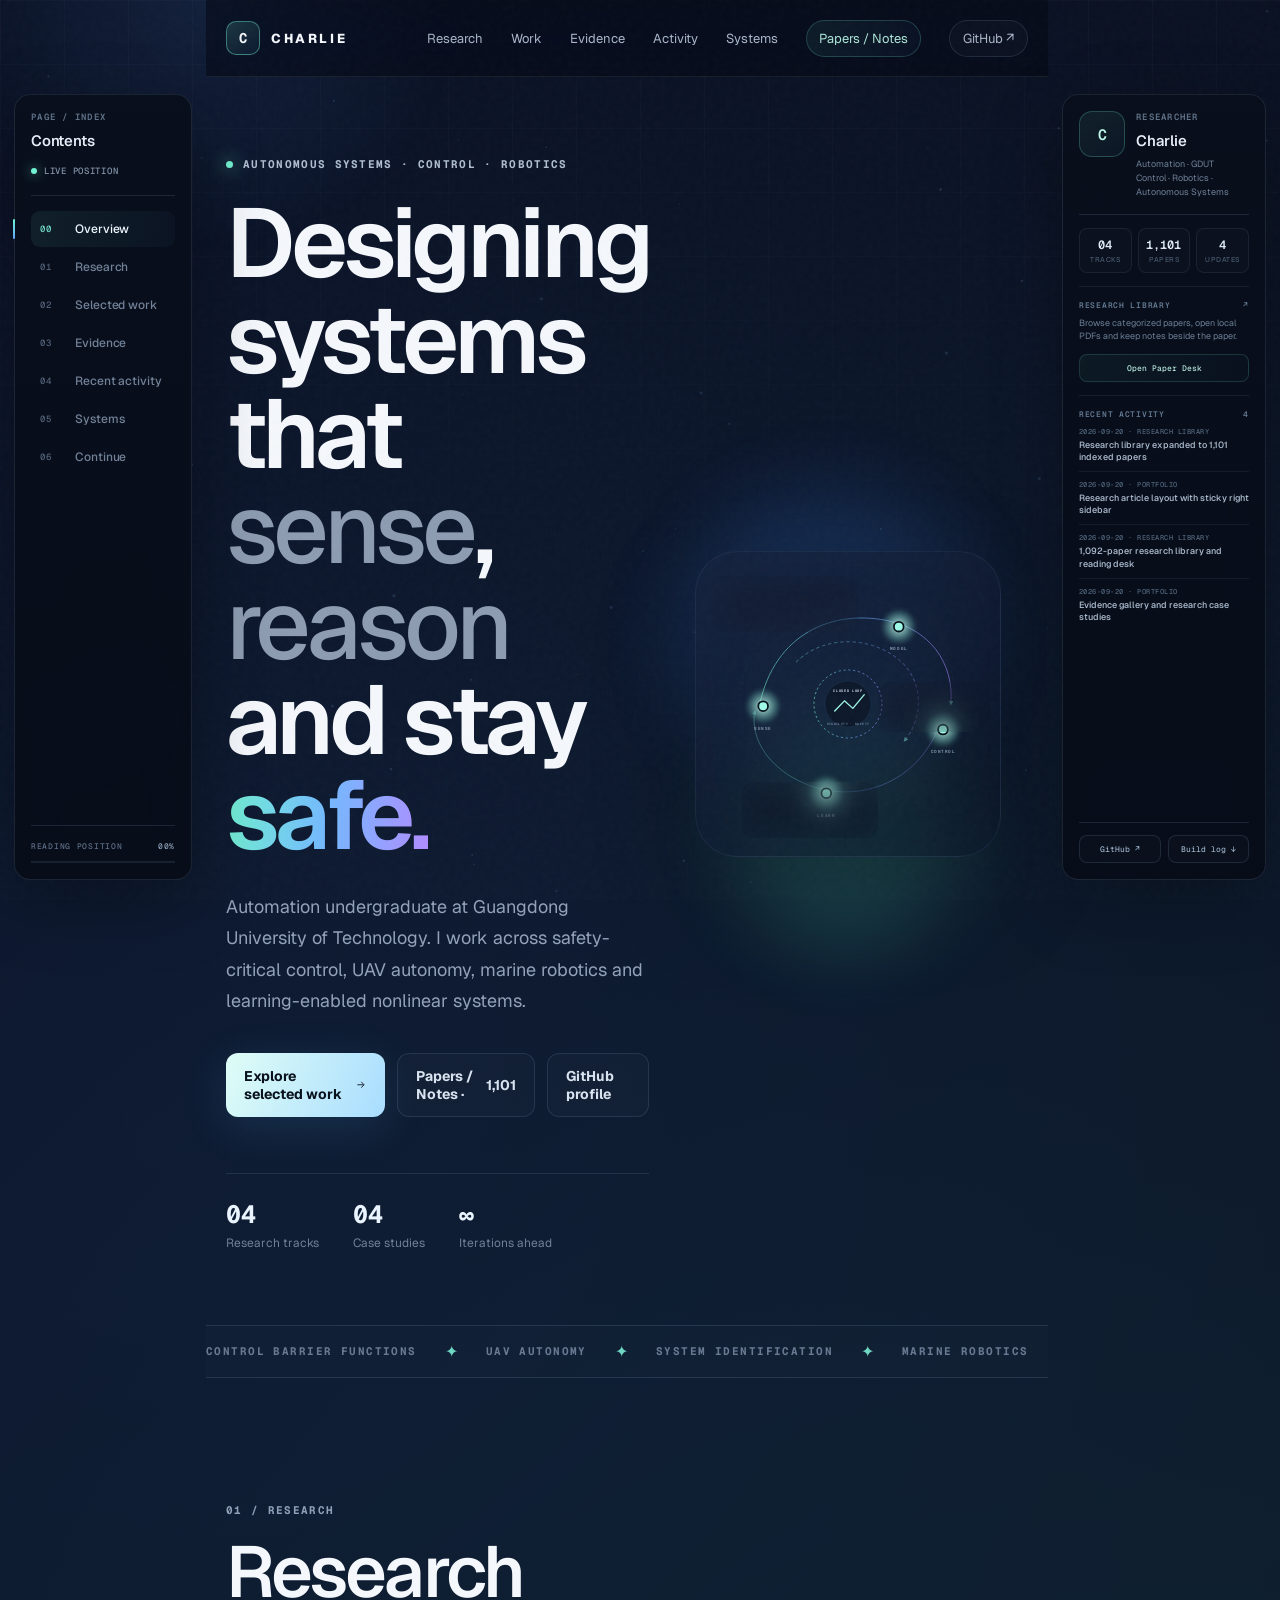
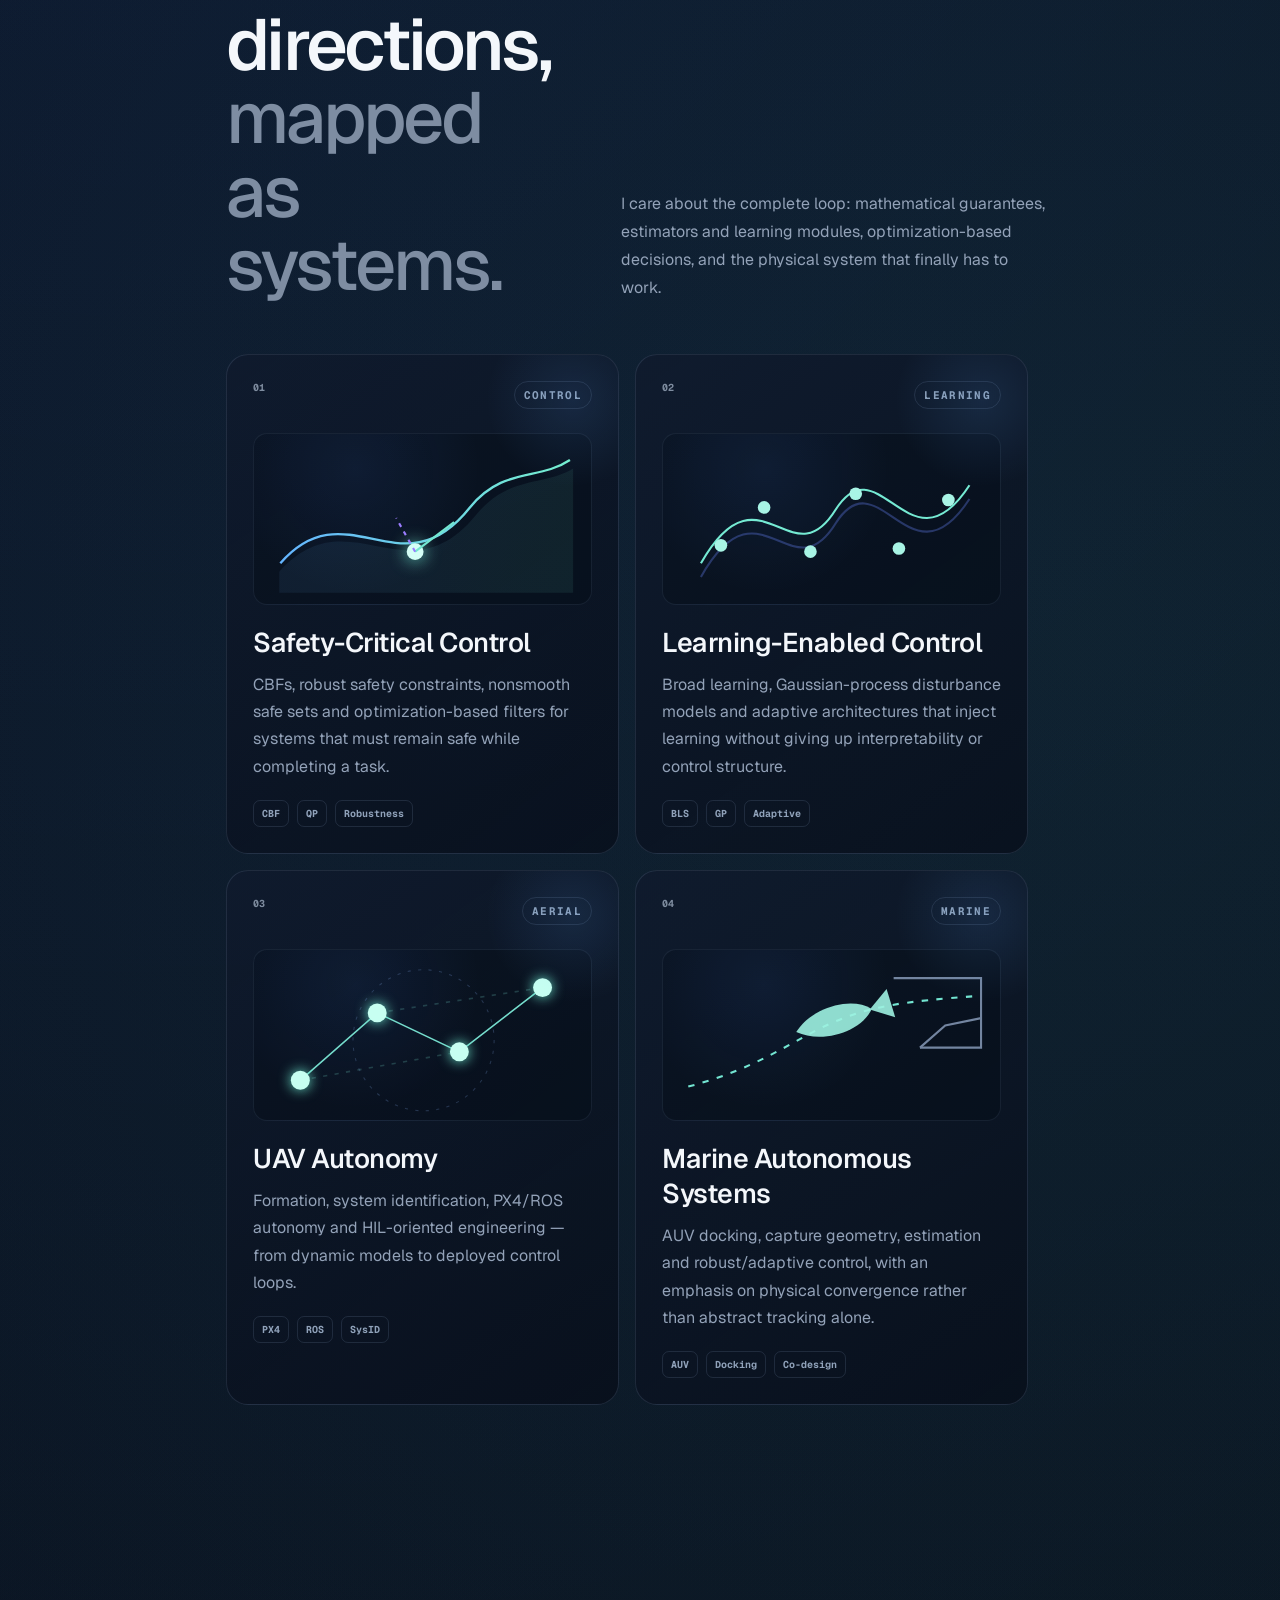
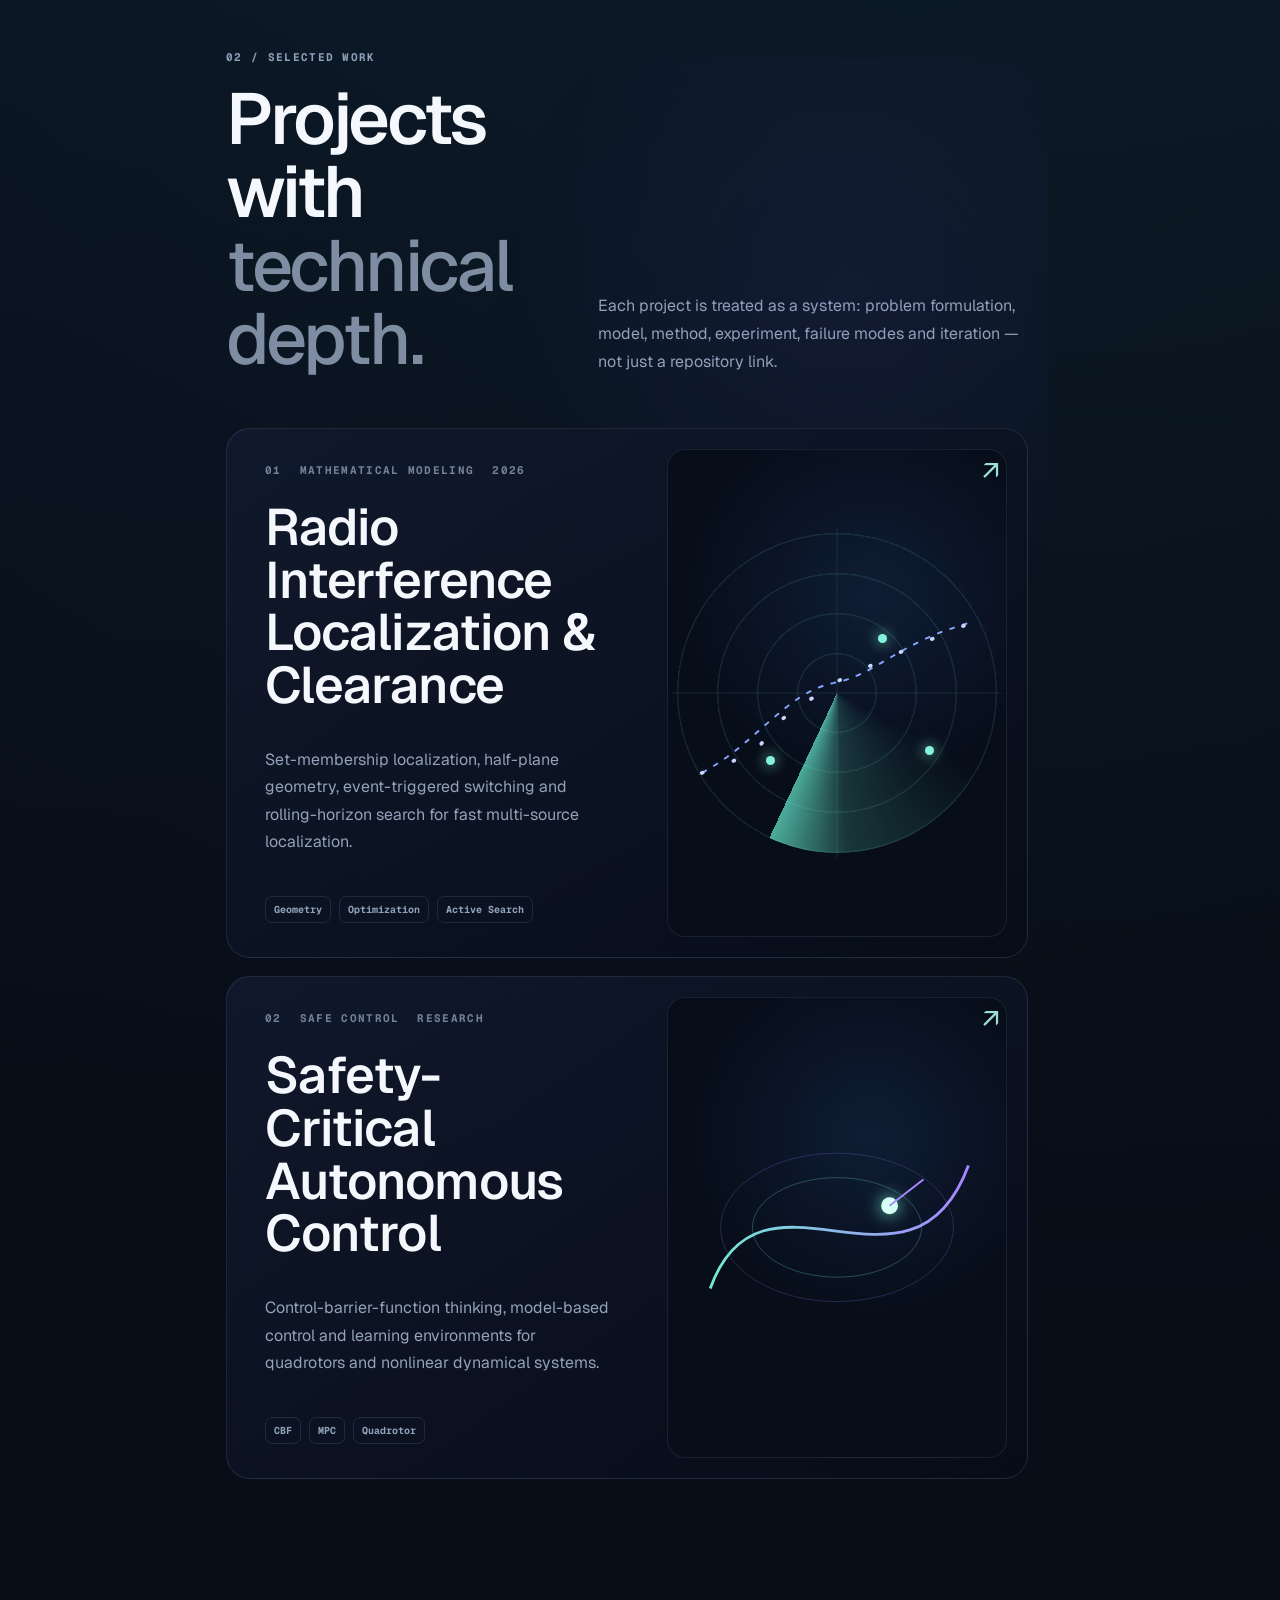
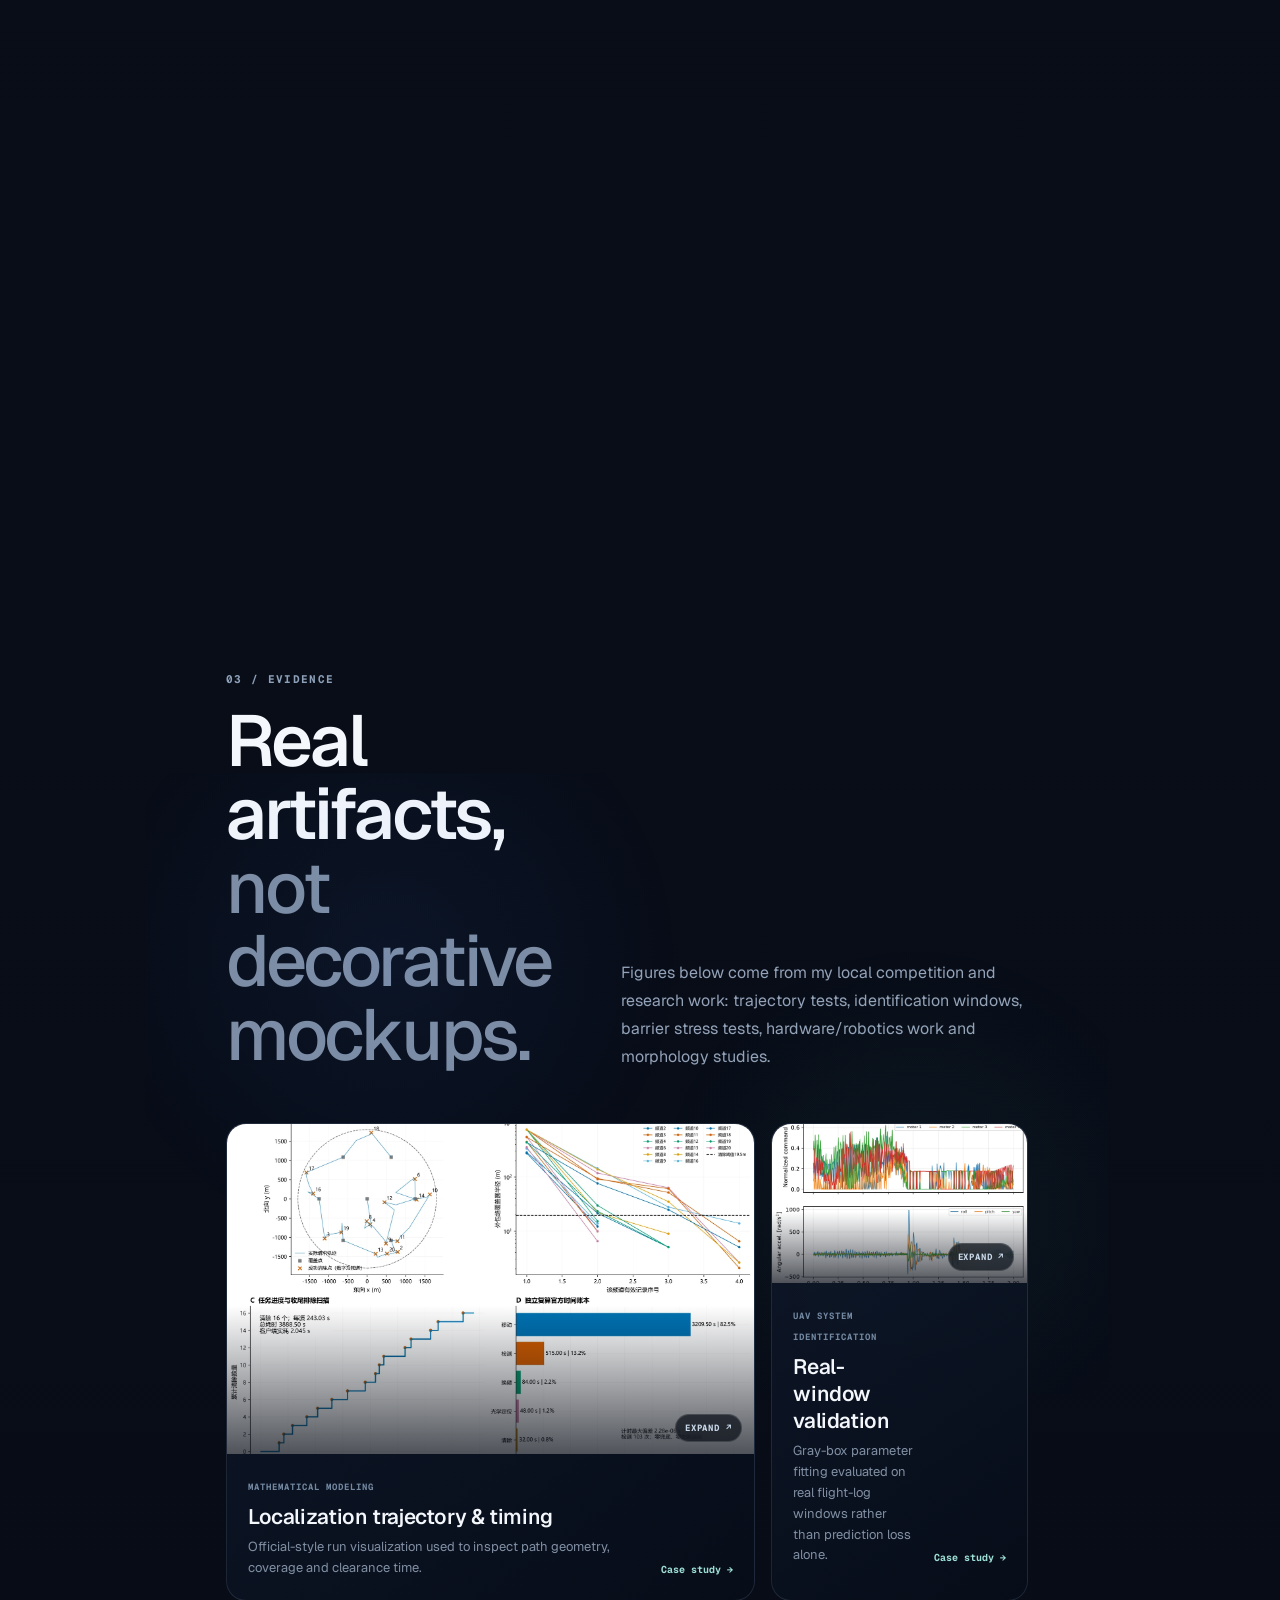
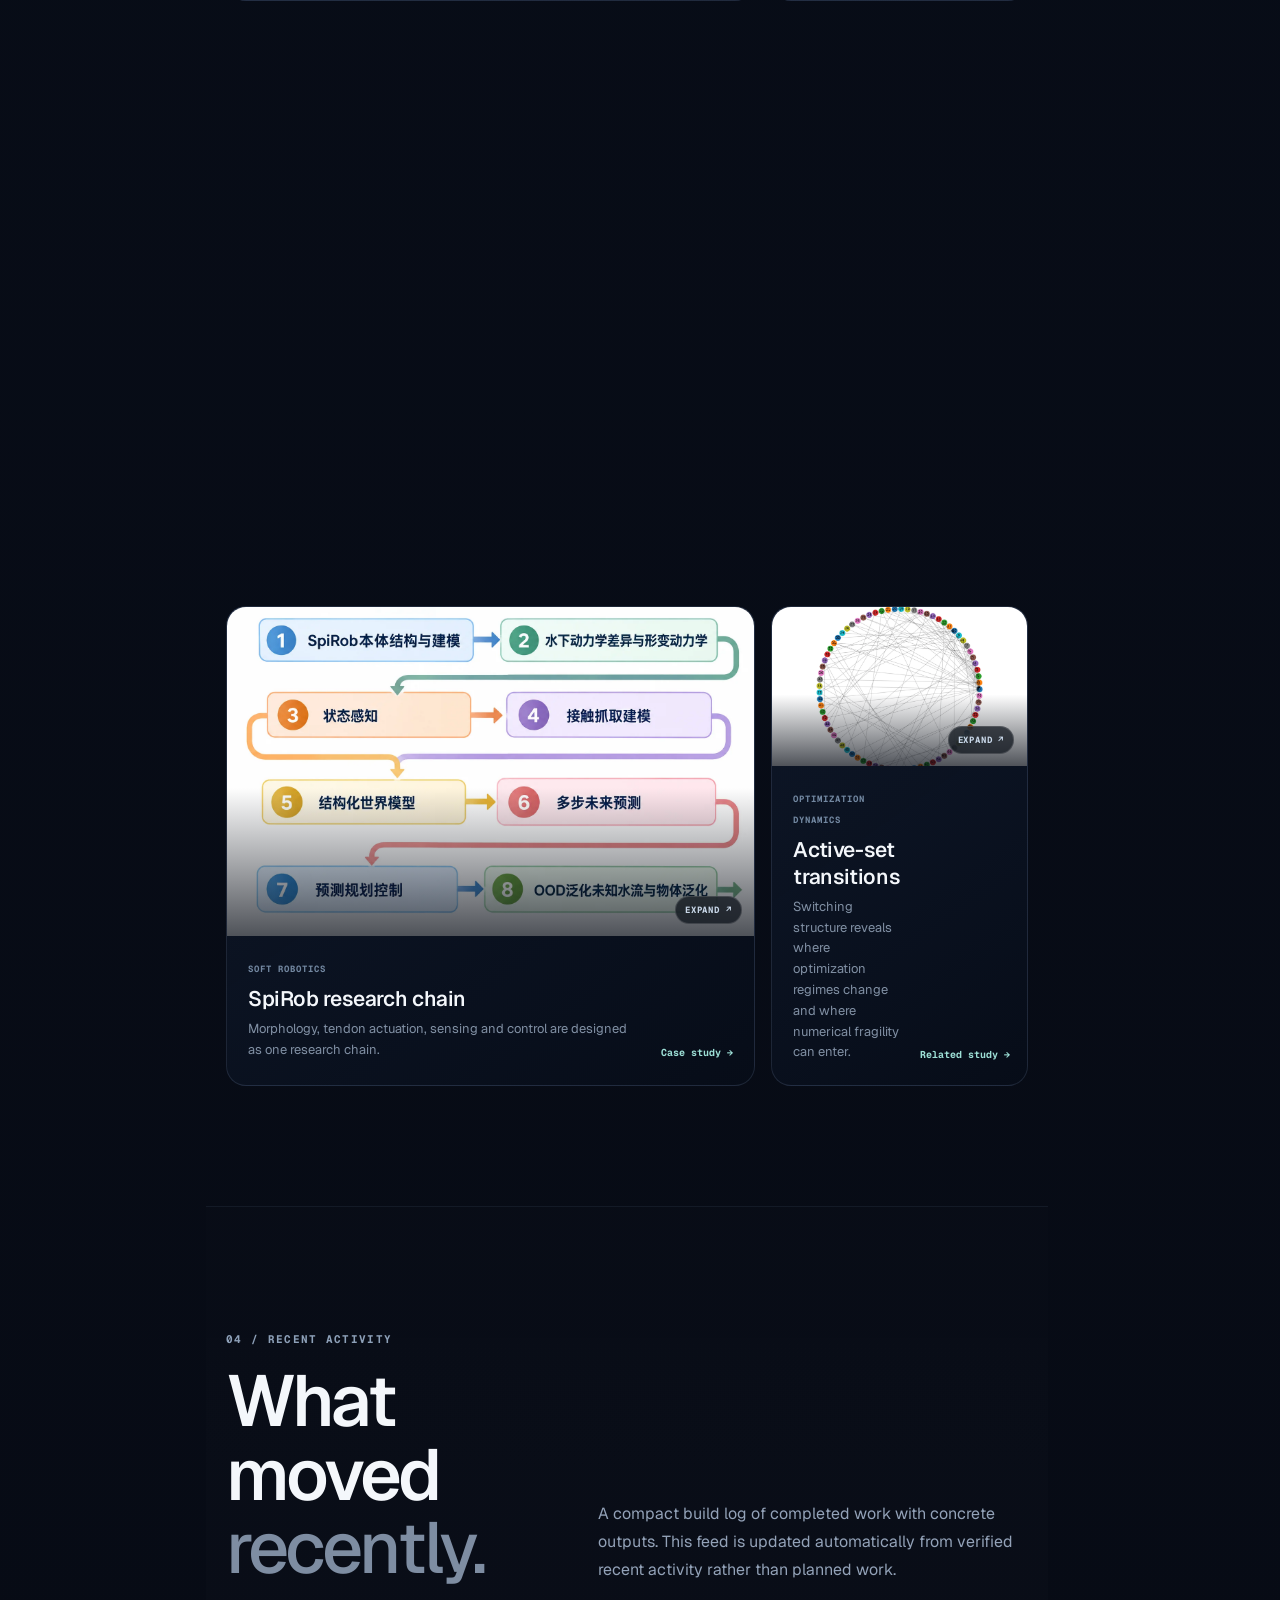
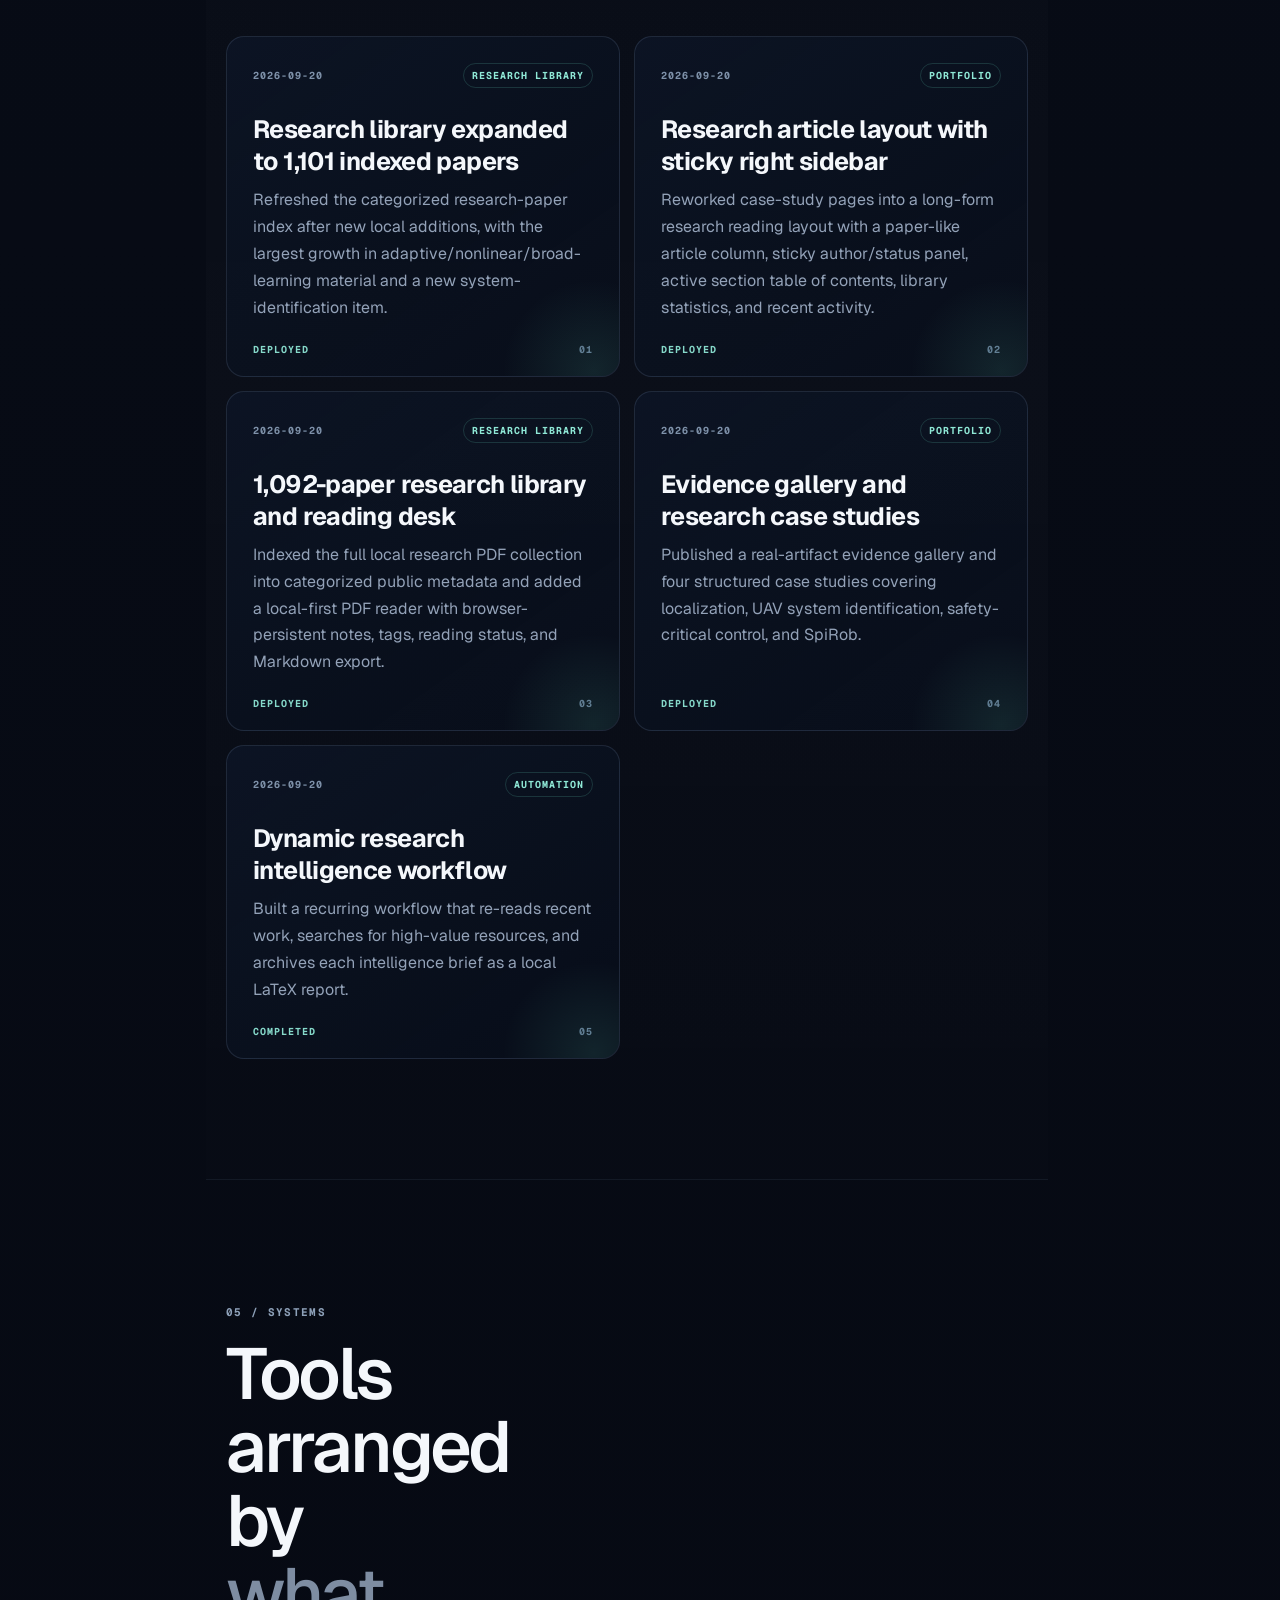
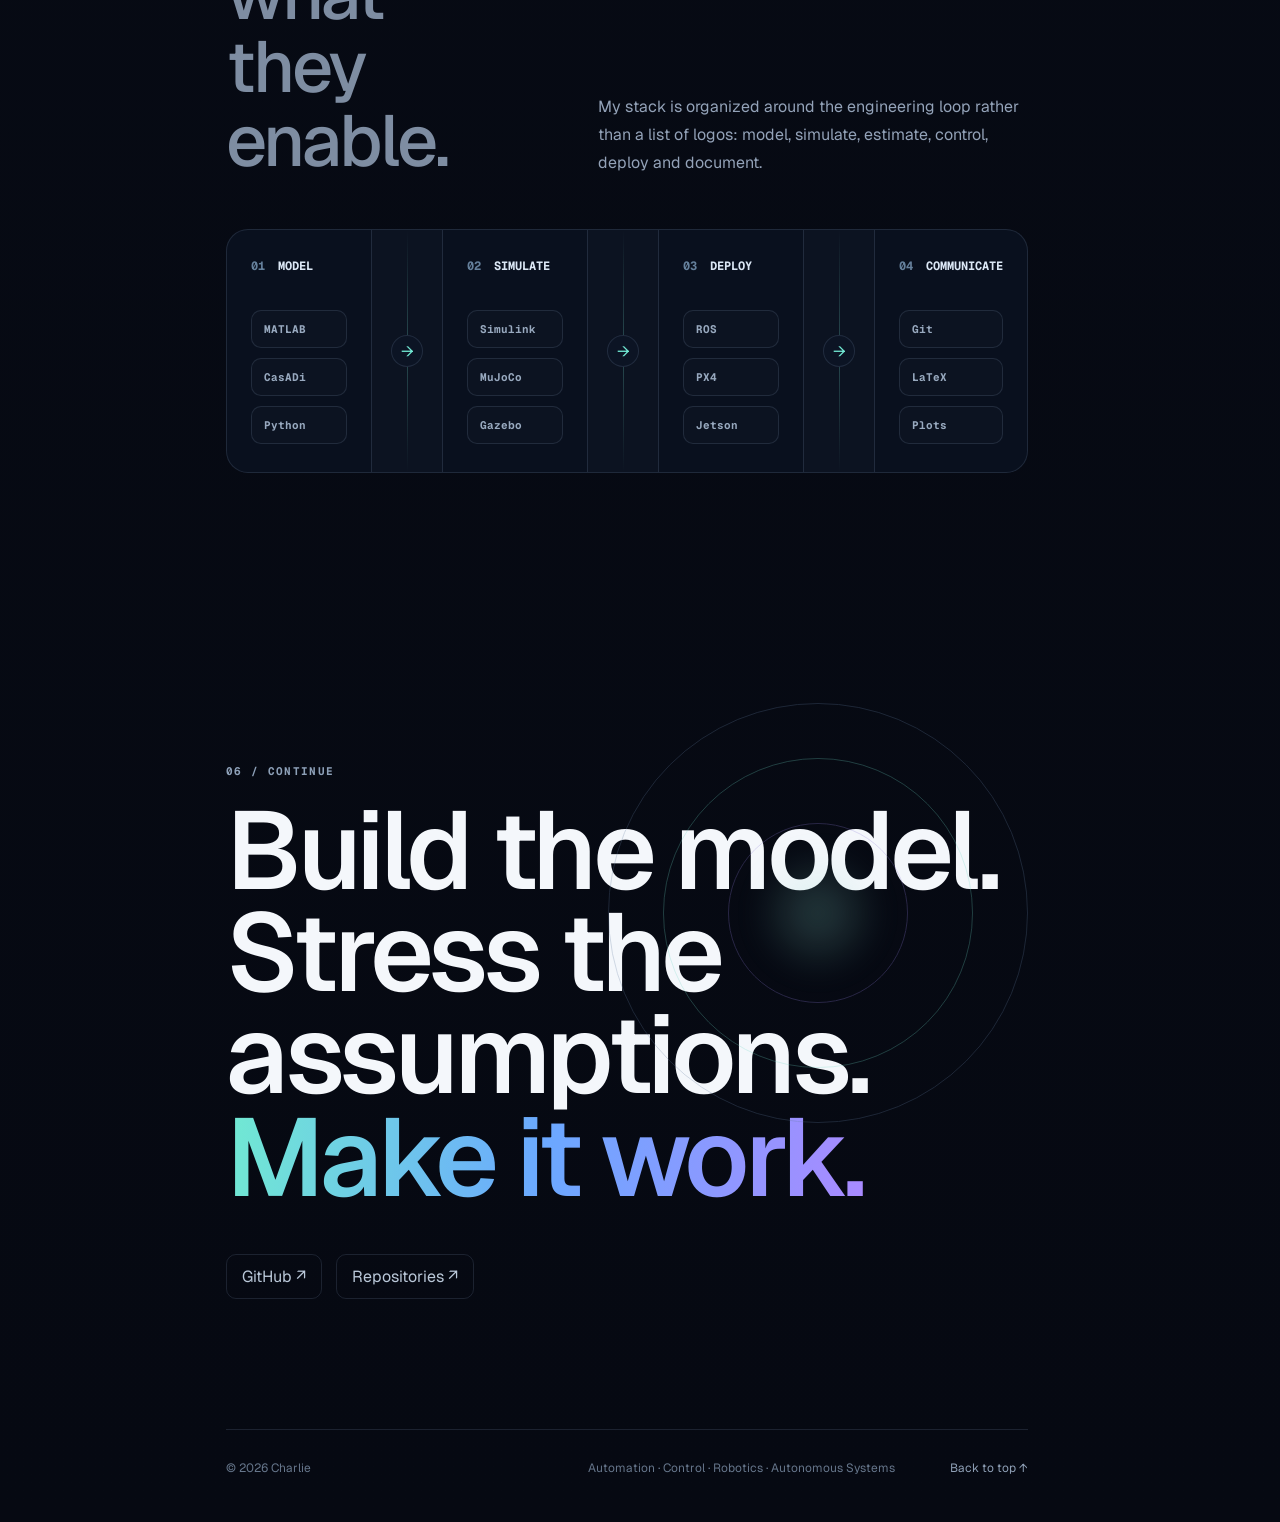
==== commit ff98d128: "Harden portfolio publishing and paper desk" ====
--- a/index.html
+++ b/index.html
@@ -4,6 +4,14 @@
   <meta charset="utf-8">
   <meta name="viewport" content="width=device-width,initial-scale=1">
   <meta name="description" content="Charlie — Control, Robotics and Autonomous Systems">
+  <link rel="canonical" href="https://charlie1552818.github.io/">
+  <meta property="og:type" content="website">
+  <meta property="og:title" content="Charlie — Control · Robotics · Autonomous Systems">
+  <meta property="og:description" content="Control, robotics, autonomous systems, research case studies and a local-first paper desk.">
+  <meta property="og:url" content="https://charlie1552818.github.io/">
+  <meta name="twitter:card" content="summary">
+  <meta name="twitter:title" content="Charlie — Control · Robotics · Autonomous Systems">
+  <meta name="twitter:description" content="Control, robotics, autonomous systems, research case studies and a local-first paper desk.">
   <meta name="theme-color" content="#070b14">
   <title>Charlie — Control · Robotics · Autonomous Systems</title>
   <link rel="preconnect" href="https://fonts.googleapis.com">
@@ -15,6 +23,7 @@
   <link rel="icon" href="favicon.svg" type="image/svg+xml">
 </head>
 <body>
+  <a class="skip-link" href="#overview">Skip to main content</a>
   <div class="scroll-progress" aria-hidden="true"></div>
   <canvas id="field" aria-hidden="true"></canvas>
   <div class="noise" aria-hidden="true"></div>
@@ -68,7 +77,7 @@
 
     <div class="rail-stat-grid">
       <div><strong>04</strong><span>tracks</span></div>
-      <div><strong data-paper-total>1,092</strong><span>papers</span></div>
+      <div><strong data-paper-total>1,101</strong><span>papers</span></div>
       <div><strong id="rail-activity-count">—</strong><span>updates</span></div>
     </div>
 
@@ -98,12 +107,12 @@
         <p class="lead">Automation undergraduate at Guangdong University of Technology. I work across safety-critical control, UAV autonomy, marine robotics and learning-enabled nonlinear systems.</p>
         <div class="hero-actions">
           <a class="button button-primary" href="#work"><span>Explore selected work</span><svg viewBox="0 0 24 24" aria-hidden="true"><path d="M5 12h13M13 6l6 6-6 6"/></svg></a>
-          <a class="button button-ghost" href="papers.html">Papers / Notes · <span data-paper-total>1,092</span></a>
+          <a class="button button-ghost" href="papers.html">Papers / Notes · <span data-paper-total>1,101</span></a>
           <a class="button button-ghost" href="https://github.com/charlie1552818" target="_blank" rel="noreferrer">GitHub profile</a>
         </div>
         <div class="hero-stats">
           <div><strong>04</strong><span>Research tracks</span></div>
-          <div><strong>13+</strong><span>Technical repositories</span></div>
+          <div><strong>04</strong><span>Case studies</span></div>
           <div><strong>∞</strong><span>Iterations ahead</span></div>
         </div>
       </div>
@@ -176,9 +185,9 @@
           <div class="project-copy"><div class="project-meta"><span>02</span><span>SAFE CONTROL</span><span>RESEARCH</span></div><h3>Safety-Critical<br>Autonomous Control</h3><p>Control-barrier-function thinking, model-based control and learning environments for quadrotors and nonlinear dynamical systems.</p><div class="project-tags"><span>CBF</span><span>MPC</span><span>Quadrotor</span></div></div>
           <div class="project-graphic phase-graphic"><svg viewBox="0 0 360 260"><defs><linearGradient id="phaseG" x1="0" x2="1"><stop stop-color="#73ead4"/><stop offset="1" stop-color="#a786ff"/></linearGradient></defs><ellipse cx="180" cy="130" rx="124" ry="79" class="phase-ring"/><ellipse cx="180" cy="130" rx="90" ry="53" class="phase-ring two"/><path d="M45 195 C100 43 259 228 320 64" class="phase-path"/><circle cx="236" cy="107" r="9" class="phase-point"/><path d="M236 107 l36 -28" class="phase-vector"/></svg></div><span class="project-arrow">↗</span>
         </a>
-        <a class="project-card reveal project-blue" data-delay="160" href="https://github.com/charlie1552818/Broad-Learning-System" target="_blank" rel="noreferrer">
-          <div class="project-copy"><div class="project-meta"><span>03</span><span>LEARNING SYSTEMS</span><span>CONTROL</span></div><h3>Broad Learning<br>for Nonlinear Systems</h3><p>Structured learning modules for uncertain nonlinear dynamics, with emphasis on efficient incremental representations and control integration.</p><div class="project-tags"><span>BLS</span><span>Nonlinear</span><span>Output Feedback</span></div></div>
-          <div class="project-graphic bls-graphic"><div class="layer l1"><i></i><i></i><i></i><i></i></div><div class="links one"></div><div class="layer l2"><i></i><i></i><i></i><i></i><i></i></div><div class="links two"></div><div class="layer l3"><i></i><i></i><i></i></div></div><span class="project-arrow">↗</span>
+        <a class="project-card reveal project-blue" data-delay="160" href="work/sysid.html">
+          <div class="project-copy"><div class="project-meta"><span>03</span><span>UAV SYSTEM IDENTIFICATION</span><span>RESEARCH</span></div><h3>Identifiability-Preserving<br>Gray-Box Modeling</h3><p>Fit multirotor dynamics from real PX4 flight logs while keeping inertia, motor lag and thrust/torque parameters physically interpretable.</p><div class="project-tags"><span>PX4</span><span>Gray-Box</span><span>Identifiability</span></div></div>
+          <div class="project-graphic sysid-card-graphic"><img src="assets/projects/sysid_validation.webp" alt="" loading="lazy" decoding="async"></div><span class="project-arrow">↗</span>
         </a>
       </div>
     </div></section>
--- a/style.css
+++ b/style.css
@@ -1,2 +1,3 @@
-:root{--bg:#070b14;--panel:rgba(15,23,40,.72);--text:#f4f7fb;--muted:#93a2b8;--line:rgba(144,170,205,.16);--cyan:#72f2d1;--blue:#5fa8ff;--violet:#9c7cff;--max:1240px}*{box-sizing:border-box}html{scroll-behavior:smooth}body{margin:0;background:radial-gradient(circle at 15% 10%,rgba(55,104,255,.11),transparent 32%),radial-gradient(circle at 85% 20%,rgba(78,245,207,.08),transparent 26%),linear-gradient(180deg,#070b14 0%,#080d18 48%,#060912 100%);color:var(--text);font-family:Geist,"Helvetica Neue",Arial,sans-serif;overflow-x:hidden}body::before{content:"";position:fixed;inset:0;pointer-events:none;background-image:linear-gradient(rgba(255,255,255,.025) 1px,transparent 1px),linear-gradient(90deg,rgba(255,255,255,.025) 1px,transparent 1px);background-size:64px 64px;mask-image:linear-gradient(to bottom,black,transparent 82%);z-index:-3}#field{position:fixed;inset:0;width:100%;height:100%;z-index:-4;opacity:.56}.noise{position:fixed;inset:0;pointer-events:none;z-index:40;opacity:.035;background-image:url("data:image/svg+xml,%3Csvg viewBox='0 0 180 180' xmlns='http://www.w3.org/2000/svg'%3E%3Cfilter id='n'%3E%3CfeTurbulence type='fractalNoise' baseFrequency='.85' numOctaves='4' stitchTiles='stitch'/%3E%3C/filter%3E%3Crect width='100%25' height='100%25' filter='url(%23n)' opacity='.7'/%3E%3C/svg%3E")}.cursor-glow{position:fixed;width:520px;height:520px;border-radius:50%;background:radial-gradient(circle,rgba(88,159,255,.10),rgba(88,159,255,0) 70%);pointer-events:none;transform:translate(-50%,-50%);z-index:-2}.shell{width:min(calc(100% - 48px),var(--max));margin:auto}.site-header{position:sticky;top:0;z-index:30;border-bottom:1px solid rgba(255,255,255,.07);background:rgba(7,11,20,.62);backdrop-filter:blur(18px) saturate(140%)}.nav{height:76px;display:flex;align-items:center;justify-content:space-between}.brand{display:flex;align-items:center;gap:11px;text-decoration:none;color:var(--text)}.brand-mark{width:34px;height:34px;display:grid;place-items:center;border:1px solid rgba(114,242,209,.42);border-radius:10px;background:linear-gradient(145deg,rgba(114,242,209,.17),rgba(95,168,255,.05));font:700 14px Geist Mono}.brand-word{font-size:13px;letter-spacing:.20em;font-weight:800}.nav-links{display:flex;align-items:center;gap:28px}.nav-links a{font-size:13px;text-decoration:none;color:#aab7ca}.nav-links a:hover{color:#fff}.nav-cta{padding:9px 13px;border:1px solid var(--line);border-radius:999px;background:rgba(255,255,255,.025)}.hero{min-height:calc(100vh - 76px);display:grid;grid-template-columns:1.08fr .92fr;gap:46px;align-items:center;padding:80px 0 74px}.kicker,.section-index,.project-meta,.tag{font:700 11px/1.3 Geist Mono,monospace;letter-spacing:.12em;color:#8da0b8}.kicker{display:flex;align-items:center;gap:10px;color:#afbdd0}.status-dot{width:7px;height:7px;border-radius:50%;background:var(--cyan);box-shadow:0 0 18px var(--cyan);animation:pulse 2s ease-in-out infinite}.hero h1{font-size:clamp(54px,7.6vw,104px);line-height:.96;letter-spacing:-.062em;margin:24px 0 28px;max-width:820px;font-weight:700}.hero h1 em{font-style:normal;color:#8d9cb1;font-weight:500}.gradient-text{background:linear-gradient(95deg,var(--cyan),#74b9ff 50%,#b18cff);-webkit-background-clip:text;background-clip:text;color:transparent}.lead{max-width:720px;color:var(--muted);font-size:18px;line-height:1.75}.hero-actions{display:flex;gap:12px;margin:36px 0 56px}.button{display:inline-flex;align-items:center;gap:13px;padding:13px 18px;border-radius:12px;text-decoration:none;font-size:14px;font-weight:700;transition:.25s}.button svg{width:18px;fill:none;stroke:currentColor;stroke-width:1.8}.button-primary{background:linear-gradient(115deg,#dffdf6,#a9ddff);color:#09111d;box-shadow:0 10px 45px rgba(88,183,255,.14)}.button-primary:hover{transform:translateY(-2px);box-shadow:0 16px 50px rgba(88,183,255,.24)}.button-ghost{border:1px solid var(--line);color:#d9e2ef;background:rgba(255,255,255,.02)}.button-ghost:hover{background:rgba(255,255,255,.05);border-color:rgba(114,242,209,.35)}.hero-stats{display:flex;gap:34px;padding-top:24px;border-top:1px solid var(--line)}.hero-stats div{display:flex;flex-direction:column;gap:5px}.hero-stats strong{font:700 25px Geist Mono;color:#e9f4ff}.hero-stats span{font-size:12px;color:#718096}.hero-visual{position:relative;min-height:610px;display:grid;place-items:center}.visual-halo{position:absolute;border-radius:50%;filter:blur(40px);opacity:.18}.halo-a{width:300px;height:300px;background:#3f8cff;right:8%;top:15%}.halo-b{width:240px;height:240px;background:#54f2c9;left:10%;bottom:10%}.control-orbit{position:relative;width:min(100%,610px);aspect-ratio:1;border:1px solid rgba(115,150,196,.13);border-radius:42px;background:linear-gradient(145deg,rgba(22,32,54,.72),rgba(8,14,27,.5));box-shadow:inset 0 0 80px rgba(82,129,255,.04),0 35px 100px rgba(0,0,0,.28);backdrop-filter:blur(14px);overflow:hidden}.control-orbit::before{content:"";position:absolute;inset:0;background:linear-gradient(90deg,transparent 49.8%,rgba(123,159,201,.06) 50%,transparent 50.2%),linear-gradient(transparent 49.8%,rgba(123,159,201,.06) 50%,transparent 50.2%)}.system-map{position:absolute;inset:5%;width:90%;height:90%;overflow:visible}.orbit{fill:none;stroke:#6a7f9c;stroke-width:1;stroke-dasharray:4 10;opacity:.22}.orbit-mid{opacity:.18}.orbit-inner{stroke-dasharray:2 8}.flow{fill:none;stroke:url(#gA);stroke-width:2;opacity:.63;stroke-linecap:round}.flow-b{opacity:.34}.flow-c{stroke-dasharray:6 8;opacity:.48}.node circle:not(.node-glow){fill:#9ff9e5;stroke:#06111a;stroke-width:4}.node-glow{fill:url(#nodeGlow);filter:url(#softGlow)}.node text{fill:#7f91a8;font:700 10px Geist Mono;text-anchor:middle;letter-spacing:.12em}.core-ring{fill:none;stroke:url(#gA);stroke-width:1.4;stroke-dasharray:5 6}.core-fill{fill:rgba(14,24,42,.92);stroke:rgba(137,185,232,.17)}.core-wave{fill:none;stroke:#9ef6e3;stroke-width:3;stroke-linecap:round;stroke-linejoin:round}.core-label{fill:#c9d6e6;font:700 8px Geist Mono;text-anchor:middle;letter-spacing:.18em}.core-sub{fill:#6e839e;font:700 7px Geist Mono;text-anchor:middle;letter-spacing:.12em}.system-map .node{transform-box:fill-box;transform-origin:center;animation:nodeFloat 5s ease-in-out infinite}.system-map .n2{animation-delay:-1.2s}.system-map .n3{animation-delay:-2.5s}.system-map .n4{animation-delay:-3.5s}.core-ring{transform-box:fill-box;transform-origin:center;animation:spin 18s linear infinite}.floating-chip{position:absolute;display:flex;align-items:center;gap:10px;padding:11px 13px;border:1px solid rgba(141,175,215,.2);background:rgba(8,15,28,.78);border-radius:12px;backdrop-filter:blur(14px);box-shadow:0 18px 50px rgba(0,0,0,.24)}.floating-chip small{display:block;color:#62758e;font:700 8px Geist Mono;letter-spacing:.12em}.floating-chip b{display:block;color:#d8e6f5;font:700 10px Geist Mono;margin-top:3px}.chip-icon{display:grid;place-items:center;width:32px;height:32px;border-radius:9px;background:linear-gradient(135deg,rgba(114,242,209,.17),rgba(95,168,255,.12));color:#a6f8e8;font:700 11px Geist Mono}.pulse-dot{width:12px;height:12px;border-radius:50%;background:#7ff1d6;box-shadow:0 0 18px #7ff1d6}.chip-top{top:8%;left:5%;animation:floatY 4.8s ease-in-out infinite}.chip-right{right:4%;top:43%;animation:floatY 5.7s ease-in-out infinite -1s}.chip-bottom{left:15%;bottom:6%;animation:floatY 5.2s ease-in-out infinite -2s}.marquee-wrap{border-block:1px solid var(--line);overflow:hidden;background:rgba(255,255,255,.012)}.marquee{display:flex;gap:28px;align-items:center;width:max-content;padding:15px 0;animation:marquee 28s linear infinite}.marquee span{font:700 11px Geist Mono;letter-spacing:.13em;color:#687991}.marquee i{color:#6fd8c4;font-style:normal}.section{padding:120px 0}.section-head{display:grid;grid-template-columns:1fr 430px;gap:70px;align-items:end;margin-bottom:52px}.section-head h2{font-size:clamp(42px,6vw,72px);line-height:1.02;letter-spacing:-.052em;margin:16px 0 0}.section-head h2 span{color:#7e8da2;font-weight:500}.section-head>p{color:var(--muted);line-height:1.75;margin:0}.research-grid{display:grid;grid-template-columns:repeat(2,1fr);gap:16px}.research-card{position:relative;min-height:440px;padding:26px;border:1px solid var(--line);border-radius:22px;background:linear-gradient(145deg,rgba(16,26,45,.78),rgba(7,13,25,.74));overflow:hidden;transition:.35s}.research-card:hover{transform:translateY(-5px);border-color:rgba(113,205,224,.26);box-shadow:0 30px 80px rgba(0,0,0,.22)}.research-card::after{content:"";position:absolute;width:180px;height:180px;border-radius:50%;background:radial-gradient(circle,rgba(95,168,255,.12),transparent 68%);right:-45px;top:-45px}.card-top{display:flex;justify-content:space-between;color:#7f8da0;font:700 10px Geist Mono}.tag{padding:6px 9px;border:1px solid var(--line);border-radius:999px}.mini-viz{height:172px;margin:24px 0 20px;border-radius:14px;border:1px solid rgba(147,175,210,.10);background:radial-gradient(circle at 30% 20%,rgba(82,139,255,.08),transparent 46%),rgba(3,8,16,.28);overflow:hidden}.mini-viz svg{width:100%;height:100%}.research-card h3{font-size:27px;letter-spacing:-.025em;margin:0 0 11px}.research-card p{color:var(--muted);line-height:1.7;margin:0}.card-foot{display:flex;gap:8px;margin-top:20px;flex-wrap:wrap}.card-foot span,.project-tags span{font:700 10px Geist Mono;color:#90a2ba;border:1px solid var(--line);padding:6px 8px;border-radius:7px}.safe-boundary{fill:none;stroke:url(#safeGrad);stroke-width:2.2}.safe-area{fill:url(#safeGrad);opacity:.08}.agent-dot{fill:#d5fff6;filter:drop-shadow(0 0 8px #78edd4)}.vector{stroke:#73e7d0;stroke-width:2}.constraint{stroke:#9b7dff;stroke-dasharray:4 5}.signal{fill:none;stroke:#75ead3;stroke-width:2}.signal-ghost{stroke:#6a86ff;opacity:.32}.feature-nodes circle{fill:#a8f4e5}.formation-link{fill:none;stroke:#75dccc;stroke-width:1.5}.formation-link.faint{opacity:.22;stroke-dasharray:4 7}.drone circle{fill:#c7fff1;filter:drop-shadow(0 0 6px #71ecd2)}.range-ring{fill:none;stroke:#6582b6;stroke-dasharray:3 7;opacity:.32}.dock-path{fill:none;stroke:#73e5d1;stroke-width:2;stroke-dasharray:6 8}.dock-frame,.dock-guide{fill:none;stroke:#7385a0;stroke-width:2}.auv{fill:#9ef2e1;opacity:.9}.section-work{position:relative}.section-work::before{content:"";position:absolute;inset:6% 0 auto 0;height:700px;background:radial-gradient(circle at 76% 34%,rgba(112,91,255,.07),transparent 45%);pointer-events:none}.project-stack{display:grid;gap:18px}.project-card{position:relative;display:grid;grid-template-columns:1.05fr .95fr;min-height:390px;border:1px solid var(--line);border-radius:24px;overflow:hidden;text-decoration:none;color:var(--text);background:linear-gradient(145deg,rgba(17,26,46,.88),rgba(7,12,24,.88));transition:.35s}.project-card:hover{transform:translateY(-5px);border-color:rgba(134,181,226,.26);box-shadow:0 34px 90px rgba(0,0,0,.25)}.project-copy{padding:34px 38px;display:flex;flex-direction:column;justify-content:center}.project-meta{display:flex;gap:18px;color:#718198}.project-copy h3{font-size:clamp(32px,4vw,54px);line-height:1.03;letter-spacing:-.045em;margin:24px 0 18px}.project-copy p{max-width:620px;color:var(--muted);line-height:1.72}.project-tags{display:flex;gap:8px;flex-wrap:wrap;margin-top:24px}.project-graphic{position:relative;margin:20px;border-radius:18px;border:1px solid rgba(145,176,215,.12);background:radial-gradient(circle at 60% 30%,rgba(73,145,255,.12),transparent 48%),#070d19;overflow:hidden}.project-arrow{position:absolute;right:28px;top:26px;font-size:28px;color:#9ddfd6;transition:.25s}.project-card:hover .project-arrow{transform:translate(4px,-4px)}.radar-grid{position:absolute;inset:50%;width:330px;height:330px;transform:translate(-50%,-50%);border-radius:50%;background:repeating-radial-gradient(circle,transparent 0 38px,rgba(104,209,193,.12) 39px 40px),linear-gradient(90deg,transparent 49.7%,rgba(104,209,193,.13) 50%,transparent 50.3%),linear-gradient(transparent 49.7%,rgba(104,209,193,.13) 50%,transparent 50.3%)}.radar-sweep{position:absolute;inset:50%;width:320px;height:320px;transform:translate(-50%,-50%);border-radius:50%;background:conic-gradient(from 205deg,transparent 0 76%,rgba(105,239,210,.18) 92%,rgba(105,239,210,.7) 100%);animation:radar 5s linear infinite}.target{position:absolute;width:9px;height:9px;border-radius:50%;background:#83f4da;box-shadow:0 0 14px #83f4da}.t1{left:29%;top:63%}.t2{left:62%;top:38%}.t3{left:76%;top:61%}.radar-graphic svg{position:absolute;inset:0;width:100%;height:100%}.route{fill:none;stroke:#87a7ff;stroke-width:2;stroke-dasharray:6 8}.route-dots{fill:none;stroke:#c6d4ff;stroke-width:4;stroke-linecap:round;stroke-dasharray:1 35}.phase-graphic svg{width:100%;height:100%}.phase-ring{fill:none;stroke:#776bd1;stroke-width:1;opacity:.3}.phase-ring.two{stroke:#73e1cf}.phase-path{fill:none;stroke:url(#phaseG);stroke-width:3}.phase-point{fill:#d6fff6;filter:drop-shadow(0 0 9px #73ead4)}.phase-vector{stroke:#a98aff;stroke-width:2}.bls-graphic{display:flex;align-items:center;justify-content:center;gap:34px;padding:36px}.layer{height:75%;display:flex;flex-direction:column;justify-content:space-around;z-index:2}.layer i{display:block;width:18px;height:18px;border-radius:50%;border:2px solid #7ce9d5;background:#0f1b2d;box-shadow:0 0 15px rgba(113,233,212,.12)}.l2 i{border-color:#789cff}.l3 i{border-color:#ab8eff}.links{position:absolute;width:32%;height:72%;top:14%;opacity:.25}.links::before,.links::after{content:"";position:absolute;inset:0;background:repeating-linear-gradient(29deg,transparent 0 17px,#728caf 18px 19px,transparent 20px 34px)}.links.one{left:21%}.links.two{right:20%;transform:scaleX(-1)}.scroll-progress{position:fixed;top:0;left:0;height:2px;width:0;background:linear-gradient(90deg,var(--cyan),var(--blue),var(--violet));z-index:80;box-shadow:0 0 16px rgba(114,242,209,.5)}.evidence-section{position:relative}.evidence-section::before{content:"";position:absolute;inset:10% -10% auto;height:620px;background:radial-gradient(circle at 25% 30%,rgba(67,133,255,.07),transparent 35%),radial-gradient(circle at 80% 70%,rgba(114,242,209,.05),transparent 30%);pointer-events:none}.evidence-grid{position:relative;display:grid;grid-template-columns:repeat(12,1fr);gap:16px}.evidence-card{grid-column:span 4;border:1px solid var(--line);border-radius:20px;overflow:hidden;background:linear-gradient(145deg,rgba(16,26,45,.84),rgba(7,13,25,.8));transition:.32s}.evidence-card:hover{transform:translateY(-5px);border-color:rgba(119,186,218,.26);box-shadow:0 28px 70px rgba(0,0,0,.22)}.evidence-wide{grid-column:span 8}.evidence-tall .evidence-image{aspect-ratio:4/4.5}.evidence-image{position:relative;display:block;width:100%;border:0;padding:0;aspect-ratio:16/10;background:#0a1120;overflow:hidden;cursor:zoom-in}.evidence-image::after{content:"";position:absolute;inset:0;background:linear-gradient(180deg,transparent 55%,rgba(5,10,19,.7));pointer-events:none}.evidence-image img{width:100%;height:100%;object-fit:cover;display:block;transition:transform .5s cubic-bezier(.2,.7,.2,1),filter .4s}.evidence-image:hover img{transform:scale(1.025);filter:saturate(1.05) contrast(1.02)}.zoom-cue{position:absolute;right:13px;bottom:12px;z-index:2;padding:7px 9px;border:1px solid rgba(255,255,255,.14);border-radius:999px;background:rgba(4,9,18,.68);backdrop-filter:blur(10px);color:#c8d7e8;font:700 9px Geist Mono;letter-spacing:.09em}.evidence-copy{display:flex;justify-content:space-between;gap:20px;align-items:flex-end;padding:20px 21px 22px}.evidence-kicker{color:#7287a0;font:700 9px Geist Mono;letter-spacing:.11em}.evidence-copy h3{font-size:21px;letter-spacing:-.025em;margin:8px 0 7px}.evidence-copy p{color:#8190a4;font-size:13px;line-height:1.6;margin:0;max-width:530px}.evidence-copy>a{flex:none;color:#9ddfd6;text-decoration:none;font:700 10px Geist Mono;padding-bottom:2px}.lightbox{width:min(94vw,1400px);max-height:92vh;padding:0;border:1px solid rgba(143,178,216,.22);border-radius:20px;background:#070d18;color:#fff;box-shadow:0 40px 140px rgba(0,0,0,.65);overflow:hidden}.lightbox::backdrop{background:rgba(2,5,10,.82);backdrop-filter:blur(9px)}.lightbox img{display:block;width:100%;max-height:84vh;object-fit:contain;background:#060b14}.lightbox-close{position:absolute;right:14px;top:14px;z-index:3;width:38px;height:38px;border-radius:50%;border:1px solid rgba(255,255,255,.15);background:rgba(5,10,20,.72);color:#fff;font-size:24px;cursor:pointer}.lightbox-caption{position:absolute;left:15px;bottom:14px;padding:7px 10px;border-radius:999px;background:rgba(5,10,20,.72);border:1px solid rgba(255,255,255,.11);color:#99a9bc;font:700 9px Geist Mono;letter-spacing:.08em}.systems-board{display:grid;grid-template-columns:1fr 72px 1fr 72px 1fr 72px 1fr;border:1px solid var(--line);border-radius:22px;background:rgba(12,20,35,.72);overflow:hidden}.system-lane{min-height:220px;padding:28px 24px}.lane-title{display:flex;gap:13px;align-items:center;font:700 12px Geist Mono;color:#dbe7f5}.lane-title span{color:#65809c}.lane-items{display:flex;flex-direction:column;gap:10px;margin-top:36px}.lane-items span{padding:11px 12px;border:1px solid var(--line);border-radius:10px;color:#98a9bf;font:700 11px Geist Mono;background:rgba(255,255,255,.016)}.connector{position:relative;display:grid;place-items:center;border-inline:1px solid var(--line);background:rgba(255,255,255,.012)}.connector i{position:absolute;width:1px;height:100%;background:linear-gradient(transparent,rgba(113,220,204,.28),transparent)}.connector b{position:relative;display:grid;place-items:center;width:32px;height:32px;border:1px solid var(--line);border-radius:50%;background:#0c1424;color:#72e9d4;font-weight:400}.closing{position:relative;padding:160px 0 130px;overflow:hidden}.closing h2{font-size:clamp(58px,8.6vw,118px);line-height:.93;letter-spacing:-.065em;margin:20px 0 46px}.closing h2 span{background:linear-gradient(95deg,#71ead2,#6ba8ff,#a98aff);-webkit-background-clip:text;color:transparent}.closing-links{display:flex;gap:14px}.closing-links a{padding:11px 15px;border:1px solid var(--line);border-radius:10px;text-decoration:none;color:#bac8d9}.closing-orb{position:absolute;width:420px;height:420px;right:0;top:110px;opacity:.26}.closing-orb span{position:absolute;inset:0;border:1px solid #627b9e;border-radius:50%}.closing-orb span:nth-child(2){inset:55px;border-color:#70d8c6}.closing-orb span:nth-child(3){inset:120px;border-color:#8e7ad7}.closing-orb::after{content:"";position:absolute;inset:145px;border-radius:50%;background:radial-gradient(circle,#8bdacb,transparent 70%);filter:blur(16px)}.footer{display:grid;grid-template-columns:1fr 1fr auto;gap:20px;border-top:1px solid var(--line);padding:30px 0 46px;color:#66768b;font-size:12px}.footer a{color:#8fa0b6;text-decoration:none}.reveal{opacity:0;transform:translateY(26px);transition:opacity .8s cubic-bezier(.2,.7,.2,1),transform .8s cubic-bezier(.2,.7,.2,1)}.reveal.visible{opacity:1;transform:none}@keyframes pulse{50%{opacity:.45;box-shadow:0 0 8px var(--cyan)}}@keyframes nodeFloat{50%{transform:translateY(-7px)}}@keyframes spin{to{transform:rotate(360deg)}}@keyframes floatY{50%{transform:translateY(-9px)}}@keyframes marquee{to{transform:translateX(-50%)}}@keyframes radar{to{transform:translate(-50%,-50%) rotate(360deg)}}@media(max-width:1050px){.hero{grid-template-columns:1fr;min-height:auto;padding-top:100px}.hero-visual{min-height:560px}.section-head{grid-template-columns:1fr;gap:24px}.section-head>p{max-width:680px}.systems-board{grid-template-columns:1fr 1fr}.connector{display:none}.system-lane{border-bottom:1px solid var(--line)}}@media(max-width:1050px){.evidence-card{grid-column:span 6}.evidence-wide{grid-column:span 12}}
-@media(max-width:760px){.shell{width:min(calc(100% - 28px),var(--max))}.nav{height:66px}.nav-links a:not(.nav-cta){display:none}.brand-word{display:none}.hero{padding:68px 0 48px}.hero h1{font-size:clamp(46px,14.5vw,74px)}.lead{font-size:16px}.hero-actions{flex-direction:column;align-items:flex-start;margin-bottom:38px}.hero-stats{gap:18px;flex-wrap:wrap}.hero-visual{min-height:420px}.control-orbit{border-radius:24px}.floating-chip{transform:scale(.8)}.chip-top{left:-2%}.chip-right{right:-5%}.chip-bottom{left:4%}.section{padding:84px 0}.section-head h2{font-size:47px}.research-grid{grid-template-columns:1fr}.research-card{min-height:410px}.project-card{grid-template-columns:1fr;min-height:0}.project-copy{padding:28px 24px}.project-graphic{height:280px;margin:0 16px 16px}.systems-board{grid-template-columns:1fr}.closing{padding:110px 0 90px}.closing-orb{width:270px;height:270px;right:-90px;top:120px}.footer{grid-template-columns:1fr}.cursor-glow{display:none}}+:root{--bg:#070b14;--panel:rgba(15,23,40,.72);--text:#f4f7fb;--muted:#93a2b8;--line:rgba(144,170,205,.16);--cyan:#72f2d1;--blue:#5fa8ff;--violet:#9c7cff;--max:1240px}*{box-sizing:border-box}html{scroll-behavior:smooth;-webkit-text-size-adjust:100%;text-size-adjust:100%}body{margin:0;background:radial-gradient(circle at 15% 10%,rgba(55,104,255,.11),transparent 32%),radial-gradient(circle at 85% 20%,rgba(78,245,207,.08),transparent 26%),linear-gradient(180deg,#070b14 0%,#080d18 48%,#060912 100%);color:var(--text);font-family:Geist,"Helvetica Neue",Arial,sans-serif;overflow-x:hidden}body::before{content:"";position:fixed;inset:0;pointer-events:none;background-image:linear-gradient(rgba(255,255,255,.025) 1px,transparent 1px),linear-gradient(90deg,rgba(255,255,255,.025) 1px,transparent 1px);background-size:64px 64px;mask-image:linear-gradient(to bottom,black,transparent 82%);z-index:-3}#field{position:fixed;inset:0;width:100%;height:100%;z-index:-4;opacity:.56}.noise{position:fixed;inset:0;pointer-events:none;z-index:40;opacity:.035;background-image:url("data:image/svg+xml,%3Csvg viewBox='0 0 180 180' xmlns='http://www.w3.org/2000/svg'%3E%3Cfilter id='n'%3E%3CfeTurbulence type='fractalNoise' baseFrequency='.85' numOctaves='4' stitchTiles='stitch'/%3E%3C/filter%3E%3Crect width='100%25' height='100%25' filter='url(%23n)' opacity='.7'/%3E%3C/svg%3E")}.cursor-glow{position:fixed;width:520px;height:520px;border-radius:50%;background:radial-gradient(circle,rgba(88,159,255,.10),rgba(88,159,255,0) 70%);pointer-events:none;transform:translate(-50%,-50%);z-index:-2}.shell{width:min(calc(100% - 48px),var(--max));margin:auto}.site-header{position:sticky;top:0;z-index:30;border-bottom:1px solid rgba(255,255,255,.07);background:rgba(7,11,20,.62);backdrop-filter:blur(18px) saturate(140%)}.nav{height:76px;display:flex;align-items:center;justify-content:space-between}.brand{display:flex;align-items:center;gap:11px;text-decoration:none;color:var(--text)}.brand-mark{width:34px;height:34px;display:grid;place-items:center;border:1px solid rgba(114,242,209,.42);border-radius:10px;background:linear-gradient(145deg,rgba(114,242,209,.17),rgba(95,168,255,.05));font:700 14px Geist Mono}.brand-word{font-size:13px;letter-spacing:.20em;font-weight:800}.nav-links{display:flex;align-items:center;gap:28px}.nav-links a{font-size:13px;text-decoration:none;color:#aab7ca}.nav-links a:hover{color:#fff}.nav-cta{padding:9px 13px;border:1px solid var(--line);border-radius:999px;background:rgba(255,255,255,.025)}.hero{min-height:calc(100vh - 76px);display:grid;grid-template-columns:1.08fr .92fr;gap:46px;align-items:center;padding:80px 0 74px}.kicker,.section-index,.project-meta,.tag{font:700 11px/1.3 Geist Mono,monospace;letter-spacing:.12em;color:#8da0b8}.kicker{display:flex;align-items:center;gap:10px;color:#afbdd0}.status-dot{width:7px;height:7px;border-radius:50%;background:var(--cyan);box-shadow:0 0 18px var(--cyan);animation:pulse 2s ease-in-out infinite}.hero h1{font-size:clamp(54px,7.6vw,104px);line-height:.96;letter-spacing:-.062em;margin:24px 0 28px;max-width:820px;font-weight:700}.hero h1 em{font-style:normal;color:#8d9cb1;font-weight:500}.gradient-text{background:linear-gradient(95deg,var(--cyan),#74b9ff 50%,#b18cff);-webkit-background-clip:text;background-clip:text;color:transparent}.lead{max-width:720px;color:var(--muted);font-size:18px;line-height:1.75}.hero-actions{display:flex;gap:12px;margin:36px 0 56px}.button{display:inline-flex;align-items:center;gap:13px;padding:13px 18px;border-radius:12px;text-decoration:none;font-size:14px;font-weight:700;transition:.25s}.button svg{width:18px;fill:none;stroke:currentColor;stroke-width:1.8}.button-primary{background:linear-gradient(115deg,#dffdf6,#a9ddff);color:#09111d;box-shadow:0 10px 45px rgba(88,183,255,.14)}.button-primary:hover{transform:translateY(-2px);box-shadow:0 16px 50px rgba(88,183,255,.24)}.button-ghost{border:1px solid var(--line);color:#d9e2ef;background:rgba(255,255,255,.02)}.button-ghost:hover{background:rgba(255,255,255,.05);border-color:rgba(114,242,209,.35)}.hero-stats{display:flex;gap:34px;padding-top:24px;border-top:1px solid var(--line)}.hero-stats div{display:flex;flex-direction:column;gap:5px}.hero-stats strong{font:700 25px Geist Mono;color:#e9f4ff}.hero-stats span{font-size:12px;color:#718096}.hero-visual{position:relative;min-height:610px;display:grid;place-items:center}.visual-halo{position:absolute;border-radius:50%;filter:blur(40px);opacity:.18}.halo-a{width:300px;height:300px;background:#3f8cff;right:8%;top:15%}.halo-b{width:240px;height:240px;background:#54f2c9;left:10%;bottom:10%}.control-orbit{position:relative;width:min(100%,610px);aspect-ratio:1;border:1px solid rgba(115,150,196,.13);border-radius:42px;background:linear-gradient(145deg,rgba(22,32,54,.72),rgba(8,14,27,.5));box-shadow:inset 0 0 80px rgba(82,129,255,.04),0 35px 100px rgba(0,0,0,.28);backdrop-filter:blur(14px);overflow:hidden}.control-orbit::before{content:"";position:absolute;inset:0;background:linear-gradient(90deg,transparent 49.8%,rgba(123,159,201,.06) 50%,transparent 50.2%),linear-gradient(transparent 49.8%,rgba(123,159,201,.06) 50%,transparent 50.2%)}.system-map{position:absolute;inset:5%;width:90%;height:90%;overflow:visible}.orbit{fill:none;stroke:#6a7f9c;stroke-width:1;stroke-dasharray:4 10;opacity:.22}.orbit-mid{opacity:.18}.orbit-inner{stroke-dasharray:2 8}.flow{fill:none;stroke:url(#gA);stroke-width:2;opacity:.63;stroke-linecap:round}.flow-b{opacity:.34}.flow-c{stroke-dasharray:6 8;opacity:.48}.node circle:not(.node-glow){fill:#9ff9e5;stroke:#06111a;stroke-width:4}.node-glow{fill:url(#nodeGlow);filter:url(#softGlow)}.node text{fill:#7f91a8;font:700 10px Geist Mono;text-anchor:middle;letter-spacing:.12em}.core-ring{fill:none;stroke:url(#gA);stroke-width:1.4;stroke-dasharray:5 6}.core-fill{fill:rgba(14,24,42,.92);stroke:rgba(137,185,232,.17)}.core-wave{fill:none;stroke:#9ef6e3;stroke-width:3;stroke-linecap:round;stroke-linejoin:round}.core-label{fill:#c9d6e6;font:700 8px Geist Mono;text-anchor:middle;letter-spacing:.18em}.core-sub{fill:#6e839e;font:700 7px Geist Mono;text-anchor:middle;letter-spacing:.12em}.system-map .node{transform-box:fill-box;transform-origin:center;animation:nodeFloat 5s ease-in-out infinite}.system-map .n2{animation-delay:-1.2s}.system-map .n3{animation-delay:-2.5s}.system-map .n4{animation-delay:-3.5s}.core-ring{transform-box:fill-box;transform-origin:center;animation:spin 18s linear infinite}.floating-chip{position:absolute;display:flex;align-items:center;gap:10px;padding:11px 13px;border:1px solid rgba(141,175,215,.2);background:rgba(8,15,28,.78);border-radius:12px;backdrop-filter:blur(14px);box-shadow:0 18px 50px rgba(0,0,0,.24)}.floating-chip small{display:block;color:#62758e;font:700 8px Geist Mono;letter-spacing:.12em}.floating-chip b{display:block;color:#d8e6f5;font:700 10px Geist Mono;margin-top:3px}.chip-icon{display:grid;place-items:center;width:32px;height:32px;border-radius:9px;background:linear-gradient(135deg,rgba(114,242,209,.17),rgba(95,168,255,.12));color:#a6f8e8;font:700 11px Geist Mono}.pulse-dot{width:12px;height:12px;border-radius:50%;background:#7ff1d6;box-shadow:0 0 18px #7ff1d6}.chip-top{top:8%;left:5%;animation:floatY 4.8s ease-in-out infinite}.chip-right{right:4%;top:43%;animation:floatY 5.7s ease-in-out infinite -1s}.chip-bottom{left:15%;bottom:6%;animation:floatY 5.2s ease-in-out infinite -2s}.marquee-wrap{border-block:1px solid var(--line);overflow:hidden;background:rgba(255,255,255,.012)}.marquee{display:flex;gap:28px;align-items:center;width:max-content;padding:15px 0;animation:marquee 28s linear infinite}.marquee span{font:700 11px Geist Mono;letter-spacing:.13em;color:#687991}.marquee i{color:#6fd8c4;font-style:normal}.section{padding:120px 0}.section-head{display:grid;grid-template-columns:1fr 430px;gap:70px;align-items:end;margin-bottom:52px}.section-head h2{font-size:clamp(42px,6vw,72px);line-height:1.02;letter-spacing:-.052em;margin:16px 0 0}.section-head h2 span{color:#7e8da2;font-weight:500}.section-head>p{color:var(--muted);line-height:1.75;margin:0}.research-grid{display:grid;grid-template-columns:repeat(2,1fr);gap:16px}.research-card{position:relative;min-height:440px;padding:26px;border:1px solid var(--line);border-radius:22px;background:linear-gradient(145deg,rgba(16,26,45,.78),rgba(7,13,25,.74));overflow:hidden;transition:.35s}.research-card:hover{transform:translateY(-5px);border-color:rgba(113,205,224,.26);box-shadow:0 30px 80px rgba(0,0,0,.22)}.research-card::after{content:"";position:absolute;width:180px;height:180px;border-radius:50%;background:radial-gradient(circle,rgba(95,168,255,.12),transparent 68%);right:-45px;top:-45px}.card-top{display:flex;justify-content:space-between;color:#7f8da0;font:700 10px Geist Mono}.tag{padding:6px 9px;border:1px solid var(--line);border-radius:999px}.mini-viz{height:172px;margin:24px 0 20px;border-radius:14px;border:1px solid rgba(147,175,210,.10);background:radial-gradient(circle at 30% 20%,rgba(82,139,255,.08),transparent 46%),rgba(3,8,16,.28);overflow:hidden}.mini-viz svg{width:100%;height:100%}.research-card h3{font-size:27px;letter-spacing:-.025em;margin:0 0 11px}.research-card p{color:var(--muted);line-height:1.7;margin:0}.card-foot{display:flex;gap:8px;margin-top:20px;flex-wrap:wrap}.card-foot span,.project-tags span{font:700 10px Geist Mono;color:#90a2ba;border:1px solid var(--line);padding:6px 8px;border-radius:7px}.safe-boundary{fill:none;stroke:url(#safeGrad);stroke-width:2.2}.safe-area{fill:url(#safeGrad);opacity:.08}.agent-dot{fill:#d5fff6;filter:drop-shadow(0 0 8px #78edd4)}.vector{stroke:#73e7d0;stroke-width:2}.constraint{stroke:#9b7dff;stroke-dasharray:4 5}.signal{fill:none;stroke:#75ead3;stroke-width:2}.signal-ghost{stroke:#6a86ff;opacity:.32}.feature-nodes circle{fill:#a8f4e5}.formation-link{fill:none;stroke:#75dccc;stroke-width:1.5}.formation-link.faint{opacity:.22;stroke-dasharray:4 7}.drone circle{fill:#c7fff1;filter:drop-shadow(0 0 6px #71ecd2)}.range-ring{fill:none;stroke:#6582b6;stroke-dasharray:3 7;opacity:.32}.dock-path{fill:none;stroke:#73e5d1;stroke-width:2;stroke-dasharray:6 8}.dock-frame,.dock-guide{fill:none;stroke:#7385a0;stroke-width:2}.auv{fill:#9ef2e1;opacity:.9}.section-work{position:relative}.section-work::before{content:"";position:absolute;inset:6% 0 auto 0;height:700px;background:radial-gradient(circle at 76% 34%,rgba(112,91,255,.07),transparent 45%);pointer-events:none}.project-stack{display:grid;gap:18px}.project-card{position:relative;display:grid;grid-template-columns:1.05fr .95fr;min-height:390px;border:1px solid var(--line);border-radius:24px;overflow:hidden;text-decoration:none;color:var(--text);background:linear-gradient(145deg,rgba(17,26,46,.88),rgba(7,12,24,.88));transition:.35s}.project-card:hover{transform:translateY(-5px);border-color:rgba(134,181,226,.26);box-shadow:0 34px 90px rgba(0,0,0,.25)}.project-copy{padding:34px 38px;display:flex;flex-direction:column;justify-content:center}.project-meta{display:flex;gap:18px;color:#718198}.project-copy h3{font-size:clamp(32px,4vw,54px);line-height:1.03;letter-spacing:-.045em;margin:24px 0 18px}.project-copy p{max-width:620px;color:var(--muted);line-height:1.72}.project-tags{display:flex;gap:8px;flex-wrap:wrap;margin-top:24px}.project-graphic{position:relative;margin:20px;border-radius:18px;border:1px solid rgba(145,176,215,.12);background:radial-gradient(circle at 60% 30%,rgba(73,145,255,.12),transparent 48%),#070d19;overflow:hidden}.project-arrow{position:absolute;right:28px;top:26px;font-size:28px;color:#9ddfd6;transition:.25s}.project-card:hover .project-arrow{transform:translate(4px,-4px)}.radar-grid{position:absolute;inset:50%;width:330px;height:330px;transform:translate(-50%,-50%);border-radius:50%;background:repeating-radial-gradient(circle,transparent 0 38px,rgba(104,209,193,.12) 39px 40px),linear-gradient(90deg,transparent 49.7%,rgba(104,209,193,.13) 50%,transparent 50.3%),linear-gradient(transparent 49.7%,rgba(104,209,193,.13) 50%,transparent 50.3%)}.radar-sweep{position:absolute;inset:50%;width:320px;height:320px;transform:translate(-50%,-50%);border-radius:50%;background:conic-gradient(from 205deg,transparent 0 76%,rgba(105,239,210,.18) 92%,rgba(105,239,210,.7) 100%);animation:radar 5s linear infinite}.target{position:absolute;width:9px;height:9px;border-radius:50%;background:#83f4da;box-shadow:0 0 14px #83f4da}.t1{left:29%;top:63%}.t2{left:62%;top:38%}.t3{left:76%;top:61%}.radar-graphic svg{position:absolute;inset:0;width:100%;height:100%}.route{fill:none;stroke:#87a7ff;stroke-width:2;stroke-dasharray:6 8}.route-dots{fill:none;stroke:#c6d4ff;stroke-width:4;stroke-linecap:round;stroke-dasharray:1 35}.phase-graphic svg{width:100%;height:100%}.phase-ring{fill:none;stroke:#776bd1;stroke-width:1;opacity:.3}.phase-ring.two{stroke:#73e1cf}.phase-path{fill:none;stroke:url(#phaseG);stroke-width:3}.phase-point{fill:#d6fff6;filter:drop-shadow(0 0 9px #73ead4)}.phase-vector{stroke:#a98aff;stroke-width:2}.bls-graphic{display:flex;align-items:center;justify-content:center;gap:34px;padding:36px}.layer{height:75%;display:flex;flex-direction:column;justify-content:space-around;z-index:2}.layer i{display:block;width:18px;height:18px;border-radius:50%;border:2px solid #7ce9d5;background:#0f1b2d;box-shadow:0 0 15px rgba(113,233,212,.12)}.l2 i{border-color:#789cff}.l3 i{border-color:#ab8eff}.links{position:absolute;width:32%;height:72%;top:14%;opacity:.25}.links::before,.links::after{content:"";position:absolute;inset:0;background:repeating-linear-gradient(29deg,transparent 0 17px,#728caf 18px 19px,transparent 20px 34px)}.links.one{left:21%}.links.two{right:20%;transform:scaleX(-1)}.scroll-progress{position:fixed;top:0;left:0;height:2px;width:0;background:linear-gradient(90deg,var(--cyan),var(--blue),var(--violet));z-index:80;box-shadow:0 0 16px rgba(114,242,209,.5)}.evidence-section{position:relative}.evidence-section::before{content:"";position:absolute;inset:10% -10% auto;height:620px;background:radial-gradient(circle at 25% 30%,rgba(67,133,255,.07),transparent 35%),radial-gradient(circle at 80% 70%,rgba(114,242,209,.05),transparent 30%);pointer-events:none}.evidence-grid{position:relative;display:grid;grid-template-columns:repeat(12,1fr);gap:16px}.evidence-card{grid-column:span 4;border:1px solid var(--line);border-radius:20px;overflow:hidden;background:linear-gradient(145deg,rgba(16,26,45,.84),rgba(7,13,25,.8));transition:.32s}.evidence-card:hover{transform:translateY(-5px);border-color:rgba(119,186,218,.26);box-shadow:0 28px 70px rgba(0,0,0,.22)}.evidence-wide{grid-column:span 8}.evidence-tall .evidence-image{aspect-ratio:4/4.5}.evidence-image{position:relative;display:block;width:100%;border:0;padding:0;aspect-ratio:16/10;background:#0a1120;overflow:hidden;cursor:zoom-in}.evidence-image::after{content:"";position:absolute;inset:0;background:linear-gradient(180deg,transparent 55%,rgba(5,10,19,.7));pointer-events:none}.evidence-image img{width:100%;height:100%;object-fit:cover;display:block;transition:transform .5s cubic-bezier(.2,.7,.2,1),filter .4s}.evidence-image:hover img{transform:scale(1.025);filter:saturate(1.05) contrast(1.02)}.zoom-cue{position:absolute;right:13px;bottom:12px;z-index:2;padding:7px 9px;border:1px solid rgba(255,255,255,.14);border-radius:999px;background:rgba(4,9,18,.68);backdrop-filter:blur(10px);color:#c8d7e8;font:700 9px Geist Mono;letter-spacing:.09em}.evidence-copy{display:flex;justify-content:space-between;gap:20px;align-items:flex-end;padding:20px 21px 22px}.evidence-kicker{color:#7287a0;font:700 9px Geist Mono;letter-spacing:.11em}.evidence-copy h3{font-size:21px;letter-spacing:-.025em;margin:8px 0 7px}.evidence-copy p{color:#8190a4;font-size:13px;line-height:1.6;margin:0;max-width:530px}.evidence-copy>a{flex:none;color:#9ddfd6;text-decoration:none;font:700 10px Geist Mono;padding-bottom:2px}.lightbox{width:min(94vw,1400px);max-height:92vh;padding:0;border:1px solid rgba(143,178,216,.22);border-radius:20px;background:#070d18;color:#fff;box-shadow:0 40px 140px rgba(0,0,0,.65);overflow:hidden}.lightbox::backdrop{background:rgba(2,5,10,.82);backdrop-filter:blur(9px)}.lightbox img{display:block;width:100%;max-height:84vh;object-fit:contain;background:#060b14}.lightbox-close{position:absolute;right:14px;top:14px;z-index:3;width:38px;height:38px;border-radius:50%;border:1px solid rgba(255,255,255,.15);background:rgba(5,10,20,.72);color:#fff;font-size:24px;cursor:pointer}.lightbox-caption{position:absolute;left:15px;bottom:14px;padding:7px 10px;border-radius:999px;background:rgba(5,10,20,.72);border:1px solid rgba(255,255,255,.11);color:#99a9bc;font:700 9px Geist Mono;letter-spacing:.08em}.systems-board{display:grid;grid-template-columns:1fr 72px 1fr 72px 1fr 72px 1fr;border:1px solid var(--line);border-radius:22px;background:rgba(12,20,35,.72);overflow:hidden}.system-lane{min-height:220px;padding:28px 24px}.lane-title{display:flex;gap:13px;align-items:center;font:700 12px Geist Mono;color:#dbe7f5}.lane-title span{color:#65809c}.lane-items{display:flex;flex-direction:column;gap:10px;margin-top:36px}.lane-items span{padding:11px 12px;border:1px solid var(--line);border-radius:10px;color:#98a9bf;font:700 11px Geist Mono;background:rgba(255,255,255,.016)}.connector{position:relative;display:grid;place-items:center;border-inline:1px solid var(--line);background:rgba(255,255,255,.012)}.connector i{position:absolute;width:1px;height:100%;background:linear-gradient(transparent,rgba(113,220,204,.28),transparent)}.connector b{position:relative;display:grid;place-items:center;width:32px;height:32px;border:1px solid var(--line);border-radius:50%;background:#0c1424;color:#72e9d4;font-weight:400}.closing{position:relative;padding:160px 0 130px;overflow:hidden}.closing h2{font-size:clamp(58px,8.6vw,118px);line-height:.93;letter-spacing:-.065em;margin:20px 0 46px}.closing h2 span{background:linear-gradient(95deg,#71ead2,#6ba8ff,#a98aff);-webkit-background-clip:text;color:transparent}.closing-links{display:flex;gap:14px}.closing-links a{padding:11px 15px;border:1px solid var(--line);border-radius:10px;text-decoration:none;color:#bac8d9}.closing-orb{position:absolute;width:420px;height:420px;right:0;top:110px;opacity:.26}.closing-orb span{position:absolute;inset:0;border:1px solid #627b9e;border-radius:50%}.closing-orb span:nth-child(2){inset:55px;border-color:#70d8c6}.closing-orb span:nth-child(3){inset:120px;border-color:#8e7ad7}.closing-orb::after{content:"";position:absolute;inset:145px;border-radius:50%;background:radial-gradient(circle,#8bdacb,transparent 70%);filter:blur(16px)}.footer{display:grid;grid-template-columns:1fr 1fr auto;gap:20px;border-top:1px solid var(--line);padding:30px 0 46px;color:#66768b;font-size:12px}.footer a{color:#8fa0b6;text-decoration:none}.reveal{opacity:0;transform:translateY(26px);transition:opacity .8s cubic-bezier(.2,.7,.2,1),transform .8s cubic-bezier(.2,.7,.2,1)}.reveal.visible{opacity:1;transform:none}@keyframes pulse{50%{opacity:.45;box-shadow:0 0 8px var(--cyan)}}@keyframes nodeFloat{50%{transform:translateY(-7px)}}@keyframes spin{to{transform:rotate(360deg)}}@keyframes floatY{50%{transform:translateY(-9px)}}@keyframes marquee{to{transform:translateX(-50%)}}@keyframes radar{to{transform:translate(-50%,-50%) rotate(360deg)}}@media(max-width:1050px){.hero{grid-template-columns:1fr;min-height:auto;padding-top:100px}.hero-visual{min-height:560px}.section-head{grid-template-columns:1fr;gap:24px}.section-head>p{max-width:680px}.systems-board{grid-template-columns:1fr 1fr}.connector{display:none}.system-lane{border-bottom:1px solid var(--line)}}@media(max-width:1050px){.evidence-card{grid-column:span 6}.evidence-wide{grid-column:span 12}}
+.sysid-card-graphic img{width:100%;height:100%;object-fit:cover;display:block}.skip-link{position:fixed;left:14px;top:10px;z-index:120;padding:10px 13px;border-radius:9px;background:#e8fff8;color:#07101b;font-weight:700;text-decoration:none;transform:translateY(-160%);transition:transform .18s}.skip-link:focus{transform:translateY(0)}a:focus-visible,button:focus-visible,input:focus-visible,select:focus-visible,textarea:focus-visible{outline:2px solid var(--cyan);outline-offset:3px}@media(prefers-reduced-motion:reduce){html{scroll-behavior:auto}*,*::before,*::after{animation-duration:.001ms!important;animation-iteration-count:1!important;transition-duration:.001ms!important}}
+@media(max-width:760px){body{-webkit-text-size-adjust:100%;text-size-adjust:100%}.shell{width:min(calc(100% - 28px),var(--max))}.nav{height:66px}.nav-links a:not(.nav-cta){display:none}.brand-word{display:none}.hero{padding:68px 0 48px}.hero h1{font-size:clamp(46px,14.5vw,74px)}.lead{font-size:16px!important;line-height:1.7!important}.section-head>p{font-size:14px!important;line-height:1.7!important}.research-card p,.project-copy p,.evidence-copy p{font-size:14px!important;line-height:1.65!important}.hero-actions{flex-direction:column;align-items:flex-start;margin-bottom:38px}.hero-stats{gap:18px;flex-wrap:wrap}.hero-visual{min-height:420px}.control-orbit{border-radius:24px}.floating-chip{transform:scale(.8)}.chip-top{left:-2%}.chip-right{right:-5%}.chip-bottom{left:4%}.section{padding:84px 0}.section-head h2{font-size:47px}.research-grid{grid-template-columns:1fr}.research-card{min-height:410px}.project-card{grid-template-columns:1fr;min-height:0}.project-copy{padding:28px 24px}.project-graphic{height:280px;margin:0 16px 16px}.systems-board{grid-template-columns:1fr}.closing{padding:110px 0 90px}.closing-orb{width:270px;height:270px;right:-90px;top:120px}.footer{grid-template-columns:1fr}.cursor-glow{display:none}}
